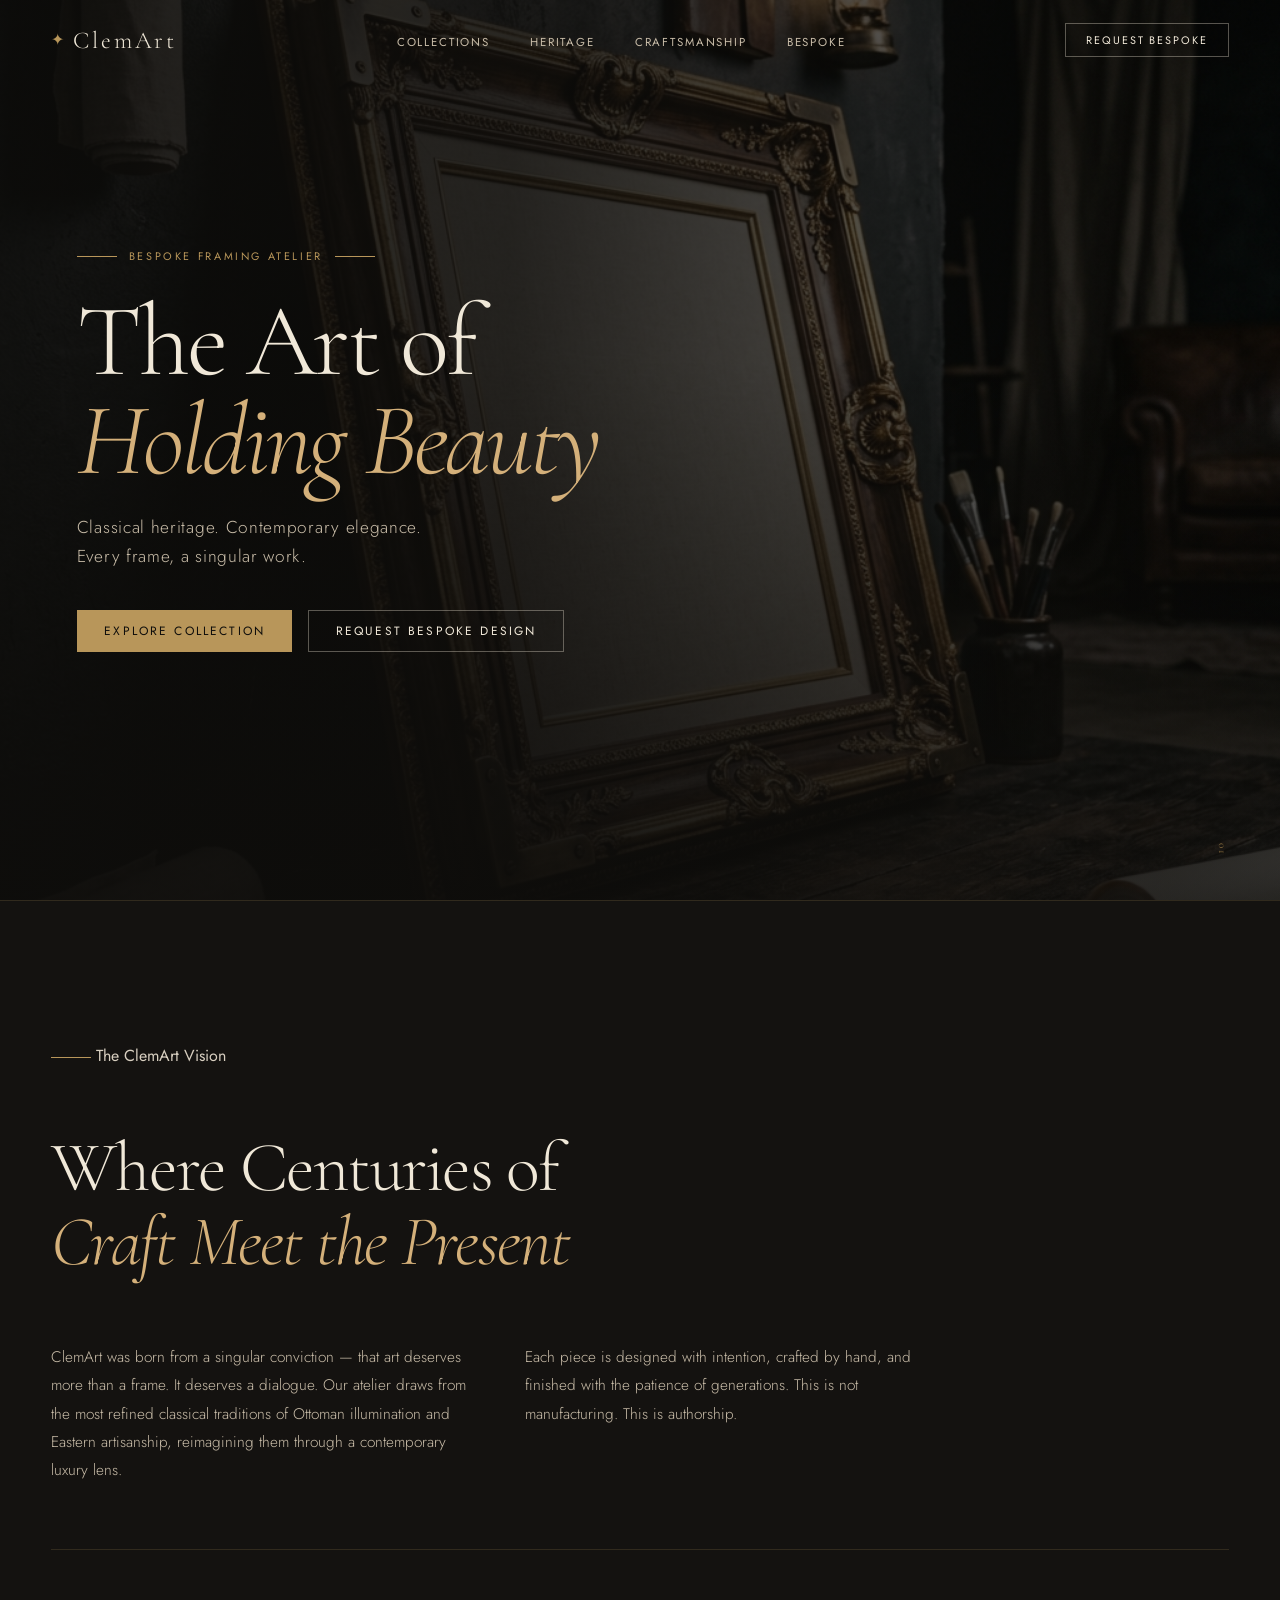
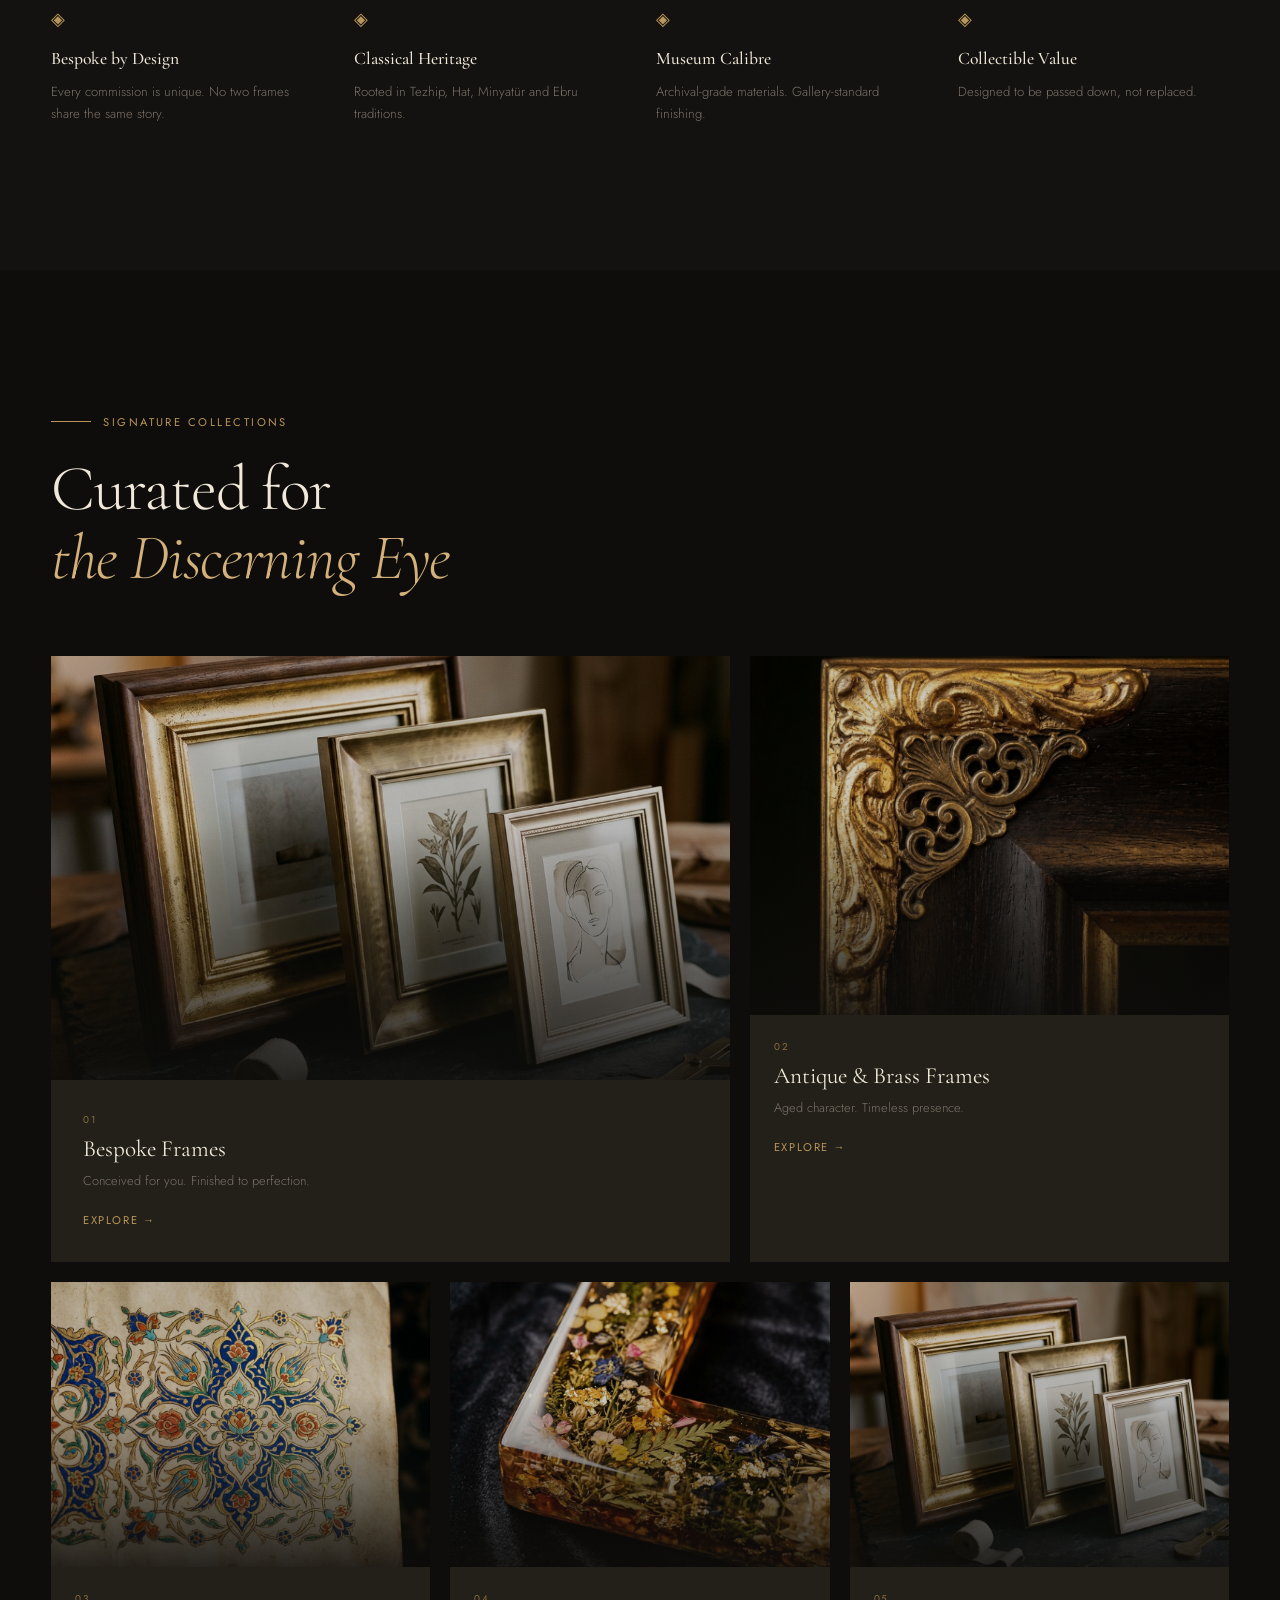
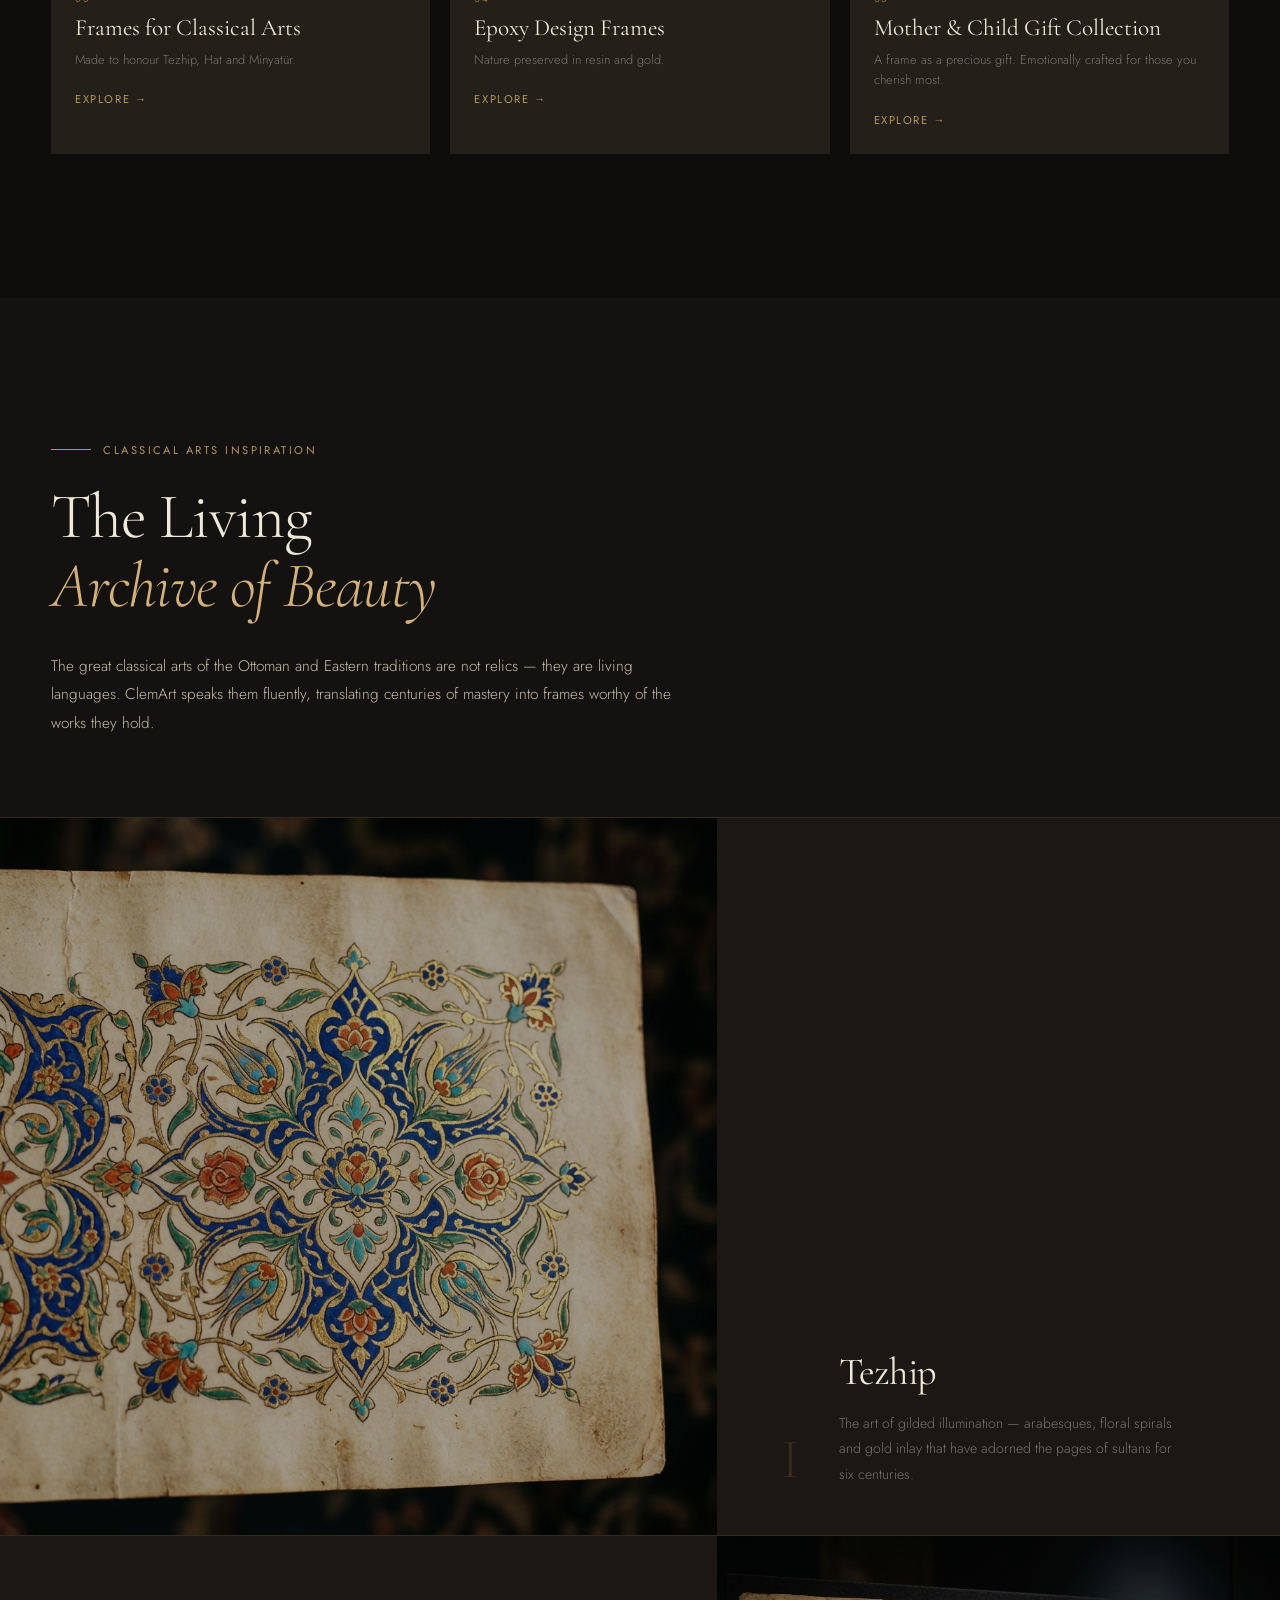
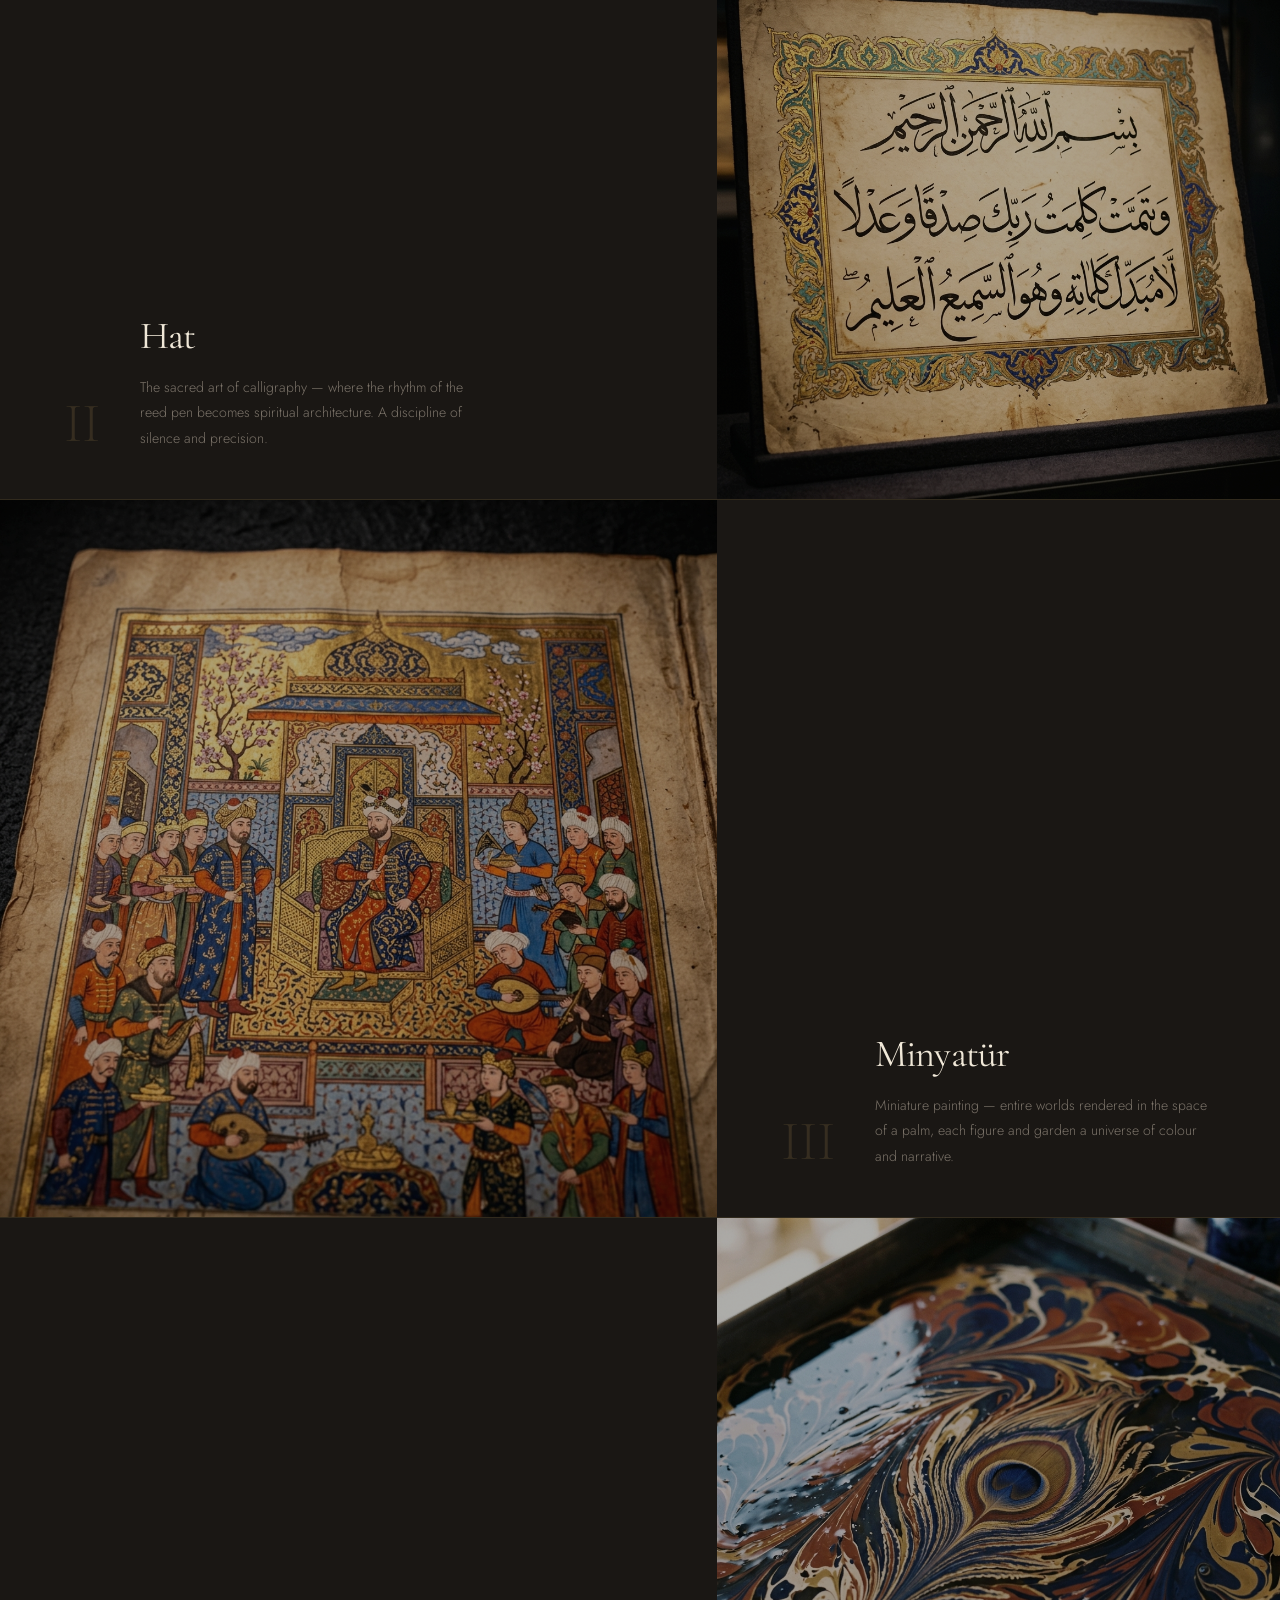
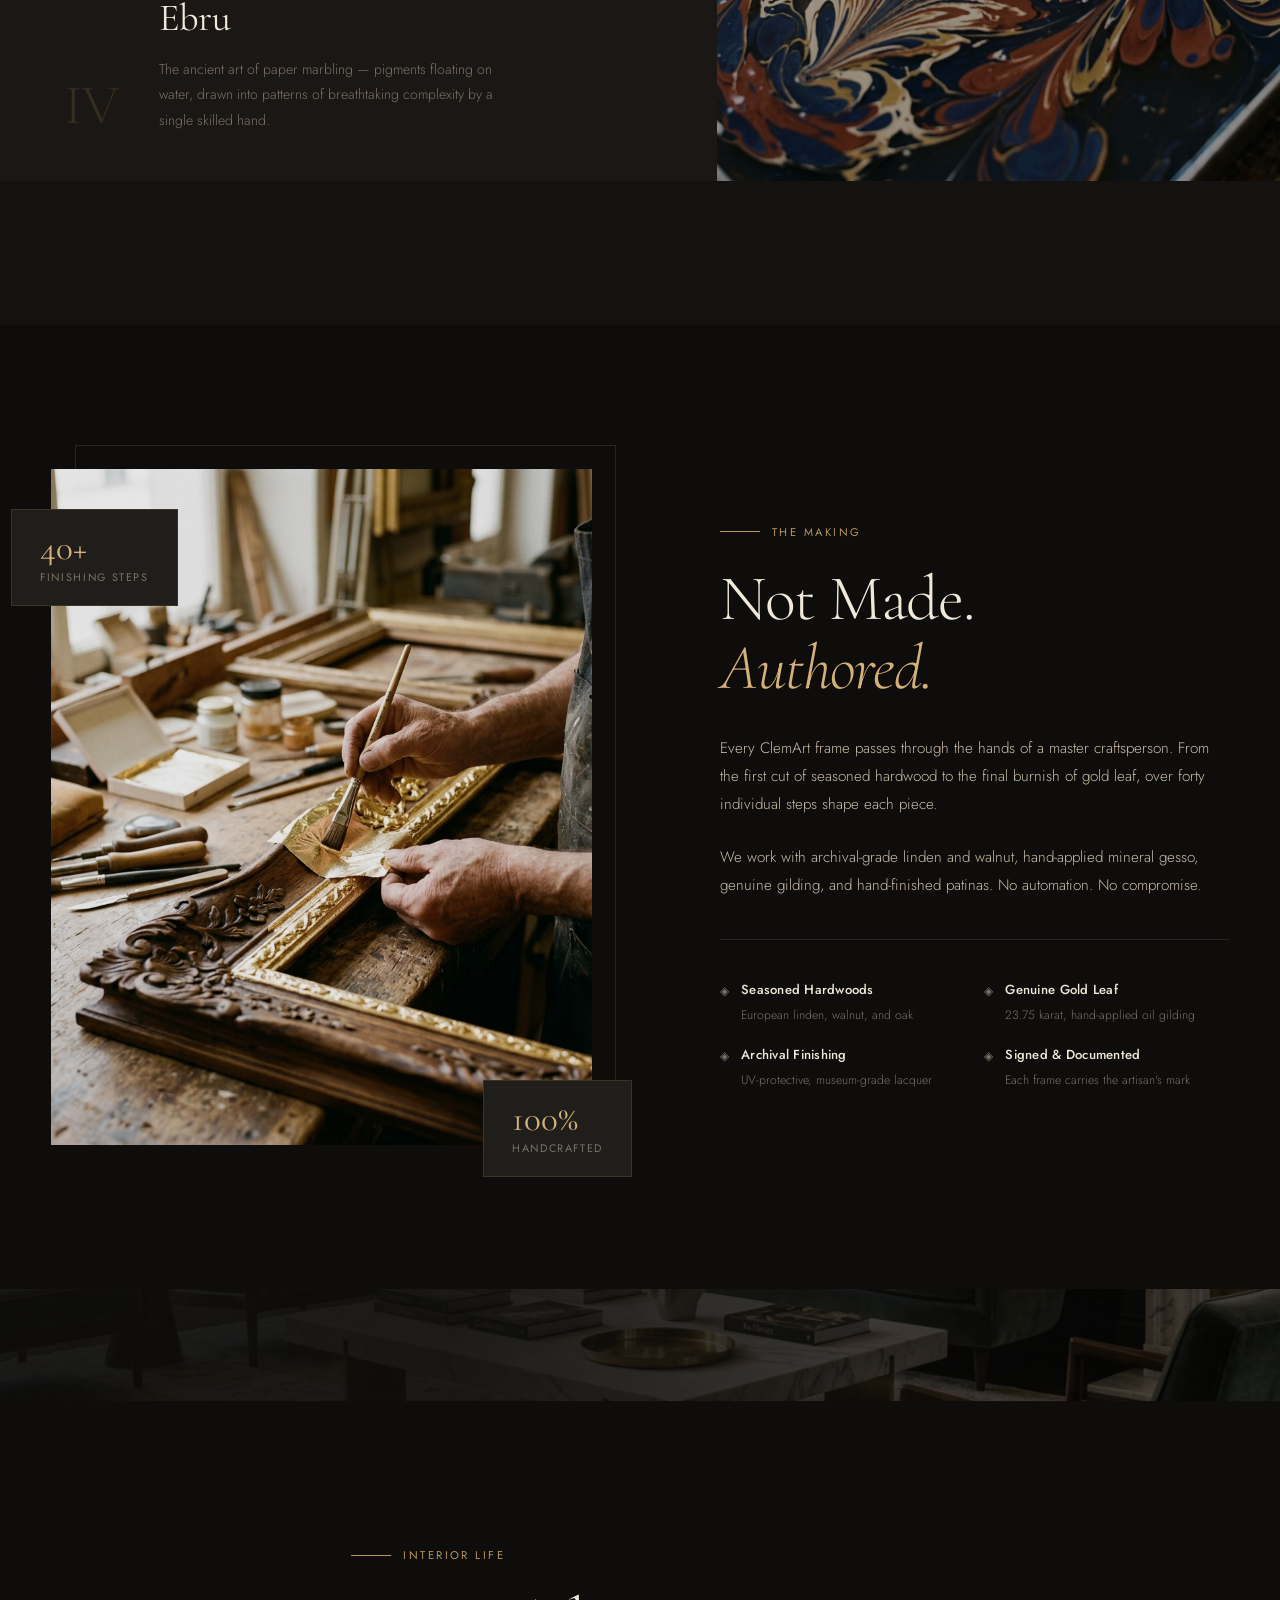
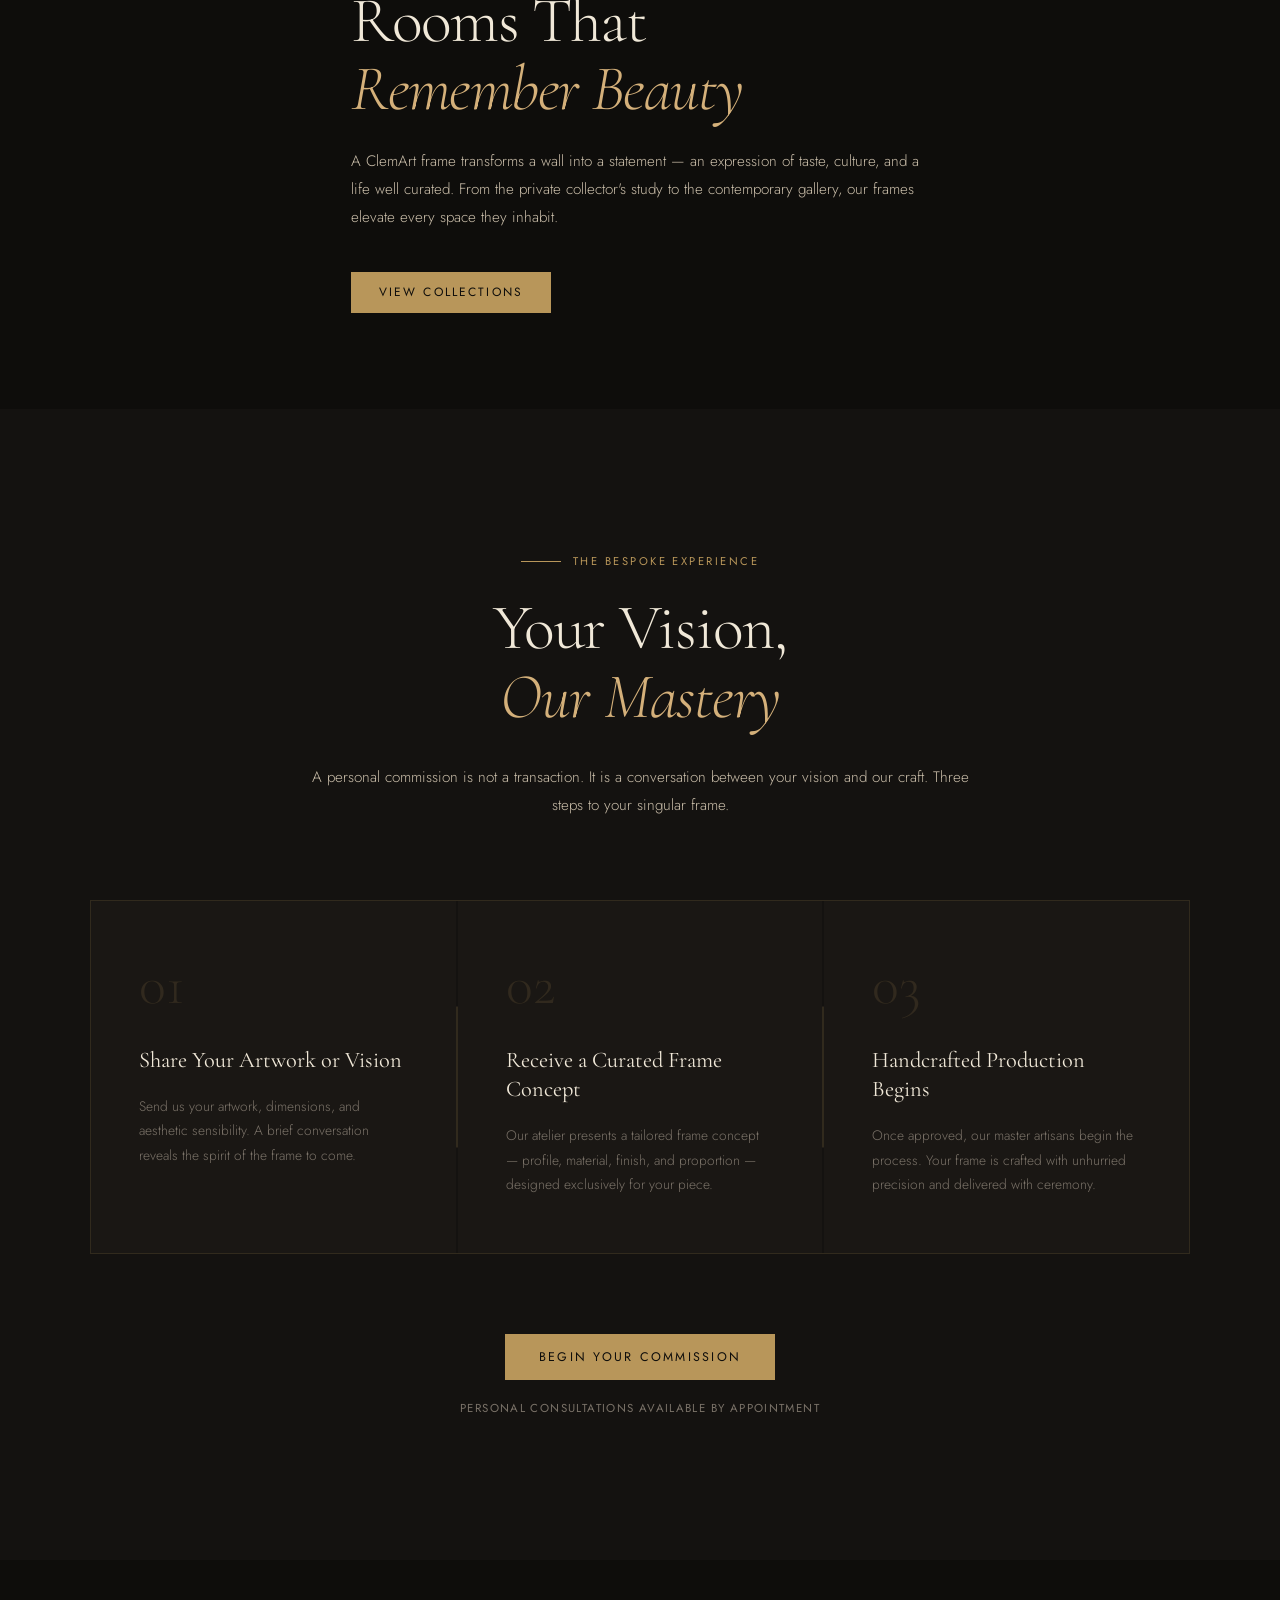
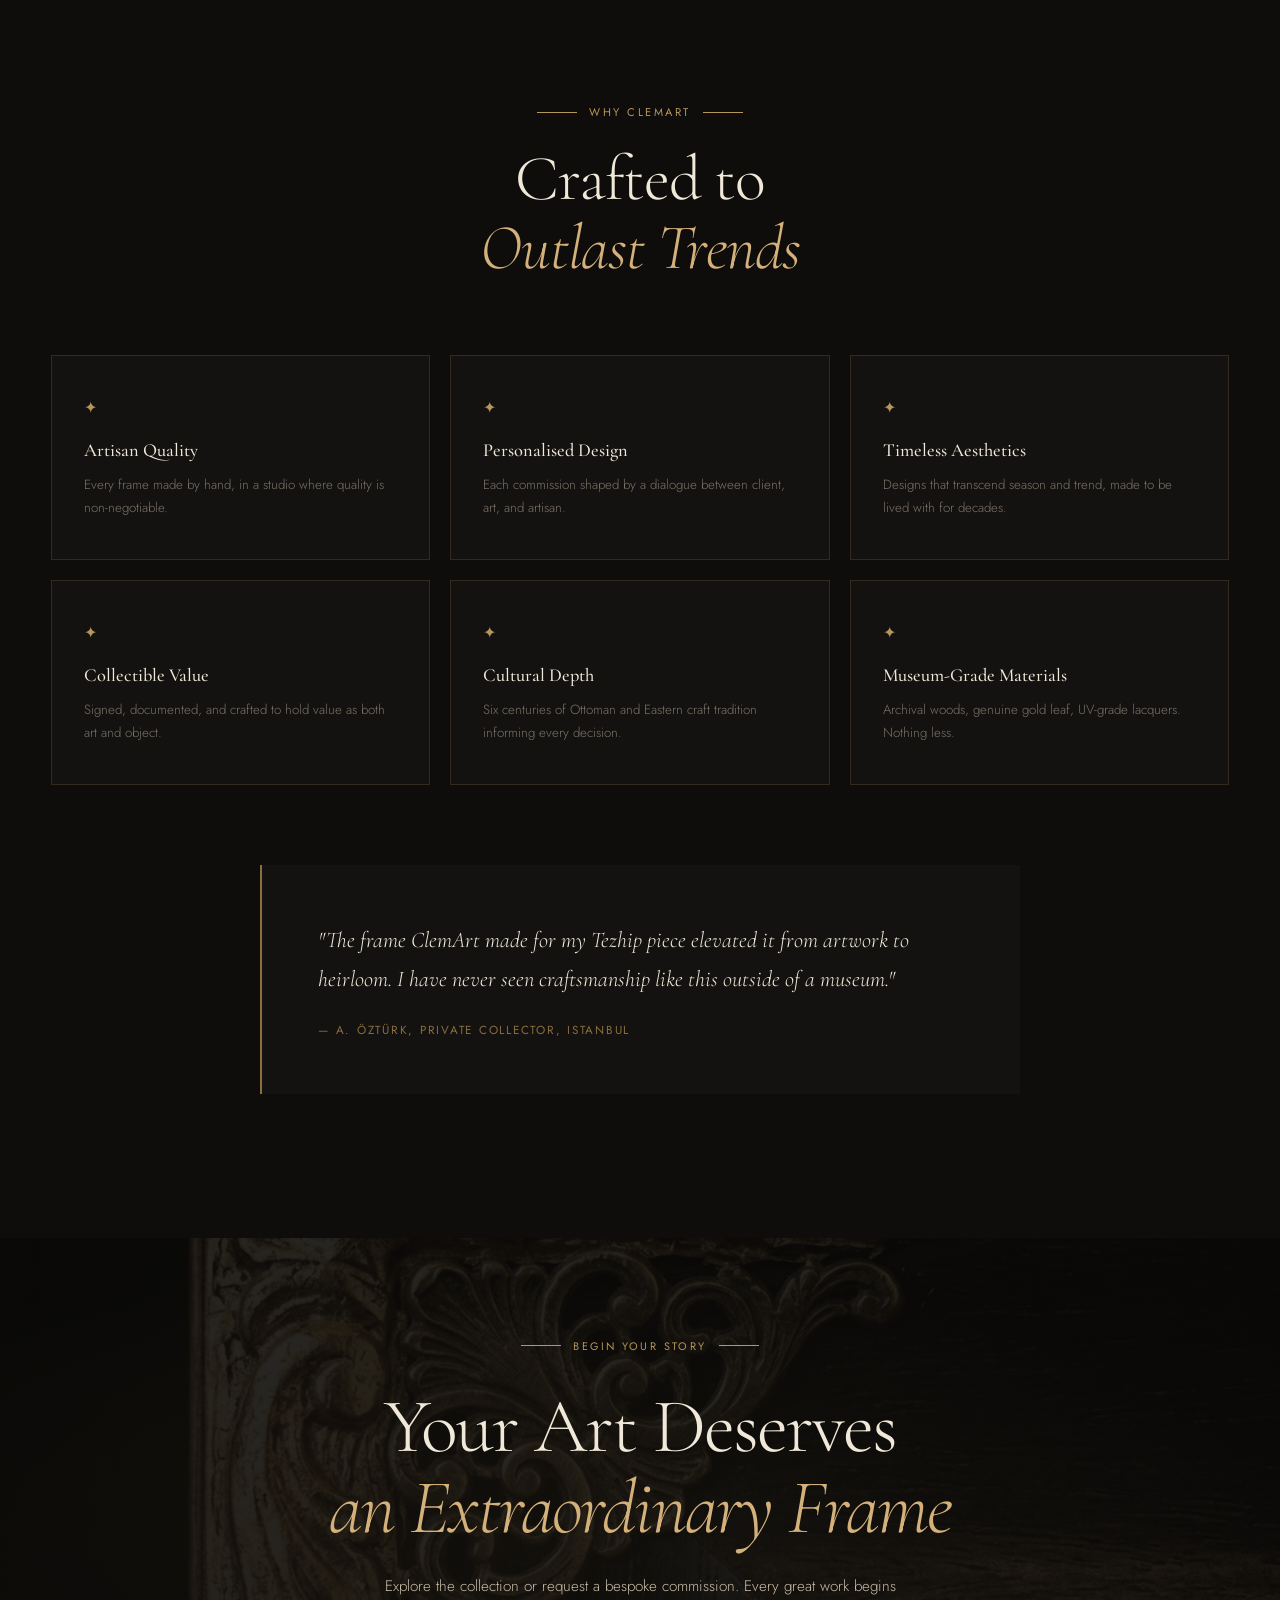
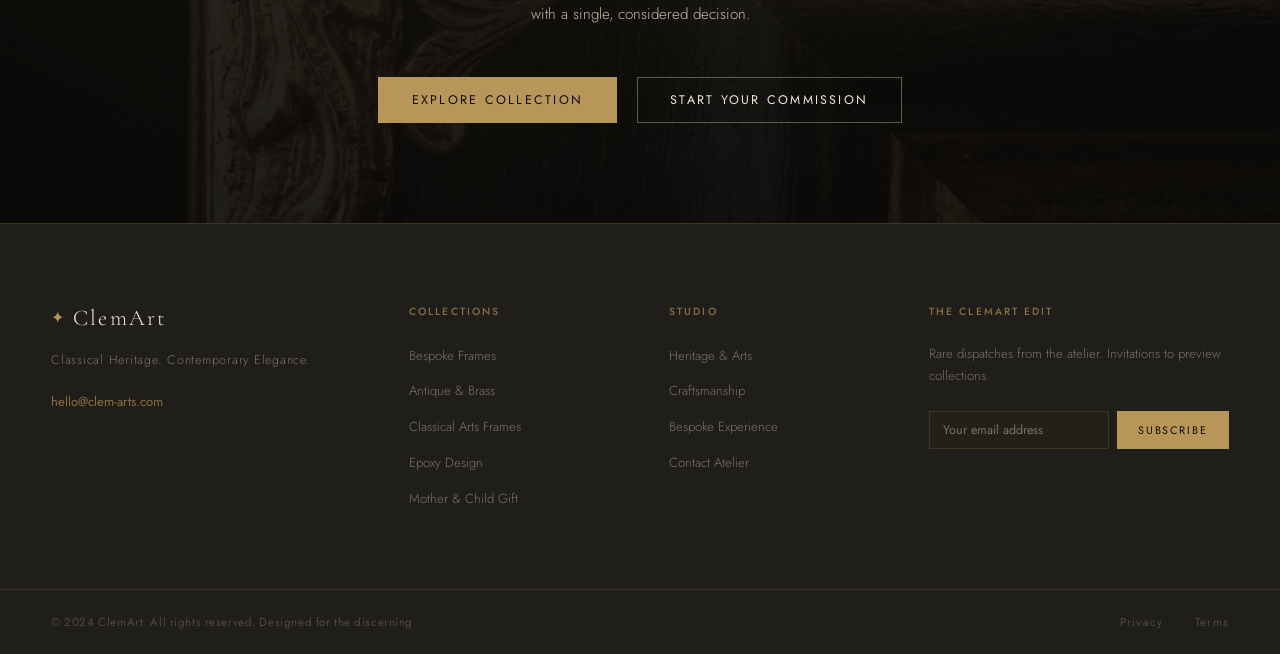
==== index.html @ f1b2e647 "feat: ClemArt premium luxury homepage - Full 9-section homepage with editorial luxury design - Dark " ====
<!DOCTYPE html>
<html lang="en">
<head>
  <meta charset="UTF-8" />
  <meta name="viewport" content="width=device-width, initial-scale=1.0" />
  <title>ClemArt — Bespoke Art Framing & Classical Heritage</title>
  <meta name="description" content="ClemArt crafts bespoke luxury frames where classical Ottoman arts meet contemporary elegance. Handcrafted Tezhip, Hat, Minyatür and Ebru-inspired frames for collectors, galleries, and discerning interiors." />
  <meta property="og:title" content="ClemArt — Bespoke Art Framing" />
  <meta property="og:description" content="Where classical heritage meets modern luxury. Handcrafted frames for collectors and connoisseurs." />
  <link rel="preconnect" href="https://fonts.googleapis.com" />
  <link rel="preconnect" href="https://fonts.gstatic.com" crossorigin />
  <link href="https://fonts.googleapis.com/css2?family=Cormorant+Garamond:ital,wght@0,300;0,400;0,500;0,600;1,300;1,400;1,500&family=Jost:wght@200;300;400;500&display=swap" rel="stylesheet" />
  <link rel="stylesheet" href="style.css" />
</head>
<body>

  <!-- ═══════════════════════════════════════ NAV ═══════════════════════════════════════ -->
  <nav class="nav" id="nav" role="navigation" aria-label="Main navigation">
    <div class="nav__inner">
      <a href="#" class="nav__logo" id="nav-logo" aria-label="ClemArt home">
        <span class="nav__logo-mark">✦</span>
        <span class="nav__logo-text">ClemArt</span>
      </a>
      <ul class="nav__links" role="list">
        <li><a href="#collections" class="nav__link">Collections</a></li>
        <li><a href="#heritage" class="nav__link">Heritage</a></li>
        <li><a href="#craftsmanship" class="nav__link">Craftsmanship</a></li>
        <li><a href="#bespoke" class="nav__link">Bespoke</a></li>
      </ul>
      <div class="nav__actions">
        <a href="#bespoke" class="btn btn--ghost btn--small" id="nav-cta">Request Bespoke</a>
        <button class="nav__burger" id="nav-burger" aria-label="Open menu" aria-expanded="false">
          <span></span><span></span><span></span>
        </button>
      </div>
    </div>
    <!-- Mobile Menu -->
    <div class="nav__mobile" id="nav-mobile" aria-hidden="true">
      <ul role="list">
        <li><a href="#collections" class="nav__mobile-link">Collections</a></li>
        <li><a href="#heritage" class="nav__mobile-link">Heritage</a></li>
        <li><a href="#craftsmanship" class="nav__mobile-link">Craftsmanship</a></li>
        <li><a href="#bespoke" class="nav__mobile-link">Bespoke</a></li>
        <li><a href="#bespoke" class="btn btn--gold btn--small">Request Bespoke</a></li>
      </ul>
    </div>
  </nav>

  <!-- ═══════════════════════════════════════ HERO ═══════════════════════════════════════ -->
  <section class="hero" id="hero" aria-label="Hero">
    <div class="hero__bg">
      <img src="images/hero.png" alt="ClemArt - Handcrafted luxury frame in an elegant atelier" class="hero__img" id="hero-img" />
      <div class="hero__overlay"></div>
    </div>
    <div class="hero__content">
      <div class="hero__eyebrow">
        <span class="line-accent"></span>
        <span>Bespoke Framing Atelier</span>
        <span class="line-accent"></span>
      </div>
      <h1 class="hero__headline">
        The Art of<br />
        <em>Holding Beauty</em>
      </h1>
      <p class="hero__sub">
        Classical heritage. Contemporary elegance.<br />
        Every frame, a singular work.
      </p>
      <div class="hero__ctas">
        <a href="#collections" class="btn btn--gold" id="hero-cta-primary">Explore Collection</a>
        <a href="#bespoke" class="btn btn--ghost" id="hero-cta-secondary">Request Bespoke Design</a>
      </div>
      <div class="hero__scroll-hint" aria-hidden="true">
        <span>Scroll to discover</span>
        <div class="hero__scroll-line"></div>
      </div>
    </div>
    <div class="hero__number" aria-hidden="true">01</div>
  </section>

  <!-- ═══════════════════════════════════════ MANIFESTO ═══════════════════════════════════════ -->
  <section class="manifesto" id="manifesto" aria-label="Brand manifesto">
    <div class="manifesto__inner container">
      <div class="manifesto__tag reveal">
        <span class="line-accent"></span>
        <span>The ClemArt Vision</span>
      </div>
      <h2 class="manifesto__headline reveal">
        Where Centuries of<br /><em>Craft Meet the Present</em>
      </h2>
      <div class="manifesto__body reveal">
        <p>
          ClemArt was born from a singular conviction — that art deserves more than a frame.
          It deserves a dialogue. Our atelier draws from the most refined classical traditions
          of Ottoman illumination and Eastern artisanship, reimagining them through a
          contemporary luxury lens.
        </p>
        <p>
          Each piece is designed with intention, crafted by hand, and finished with the
          patience of generations. This is not manufacturing. This is authorship.
        </p>
      </div>
      <div class="manifesto__pillars reveal">
        <div class="pillar">
          <div class="pillar__icon">◈</div>
          <h3 class="pillar__title">Bespoke by Design</h3>
          <p class="pillar__text">Every commission is unique. No two frames share the same story.</p>
        </div>
        <div class="pillar">
          <div class="pillar__icon">◈</div>
          <h3 class="pillar__title">Classical Heritage</h3>
          <p class="pillar__text">Rooted in Tezhip, Hat, Minyatür and Ebru traditions.</p>
        </div>
        <div class="pillar">
          <div class="pillar__icon">◈</div>
          <h3 class="pillar__title">Museum Calibre</h3>
          <p class="pillar__text">Archival-grade materials. Gallery-standard finishing.</p>
        </div>
        <div class="pillar">
          <div class="pillar__icon">◈</div>
          <h3 class="pillar__title">Collectible Value</h3>
          <p class="pillar__text">Designed to be passed down, not replaced.</p>
        </div>
      </div>
    </div>
  </section>

  <!-- ═══════════════════════════════════════ COLLECTIONS ═══════════════════════════════════════ -->
  <section class="collections" id="collections" aria-label="Signature collections">
    <div class="collections__header container">
      <div class="section-tag reveal">
        <span class="line-accent"></span>
        <span>Signature Collections</span>
      </div>
      <h2 class="section-headline reveal">Curated for<br /><em>the Discerning Eye</em></h2>
    </div>
    <div class="collections__grid container" id="collections-grid">
      <article class="col-card col-card--large reveal" id="col-bespoke">
        <div class="col-card__img-wrap">
          <img src="images/bespoke-frames.png" alt="Bespoke luxury frames crafted by hand" loading="lazy" />
        </div>
        <div class="col-card__body">
          <span class="col-card__number">01</span>
          <h3 class="col-card__title">Bespoke Frames</h3>
          <p class="col-card__text">Conceived for you. Finished to perfection.</p>
          <a href="#bespoke" class="col-card__link" aria-label="Explore bespoke frames">Explore →</a>
        </div>
      </article>

      <article class="col-card reveal" id="col-antique">
        <div class="col-card__img-wrap">
          <img src="images/craft-detail.png" alt="Antique and brass luxury picture frames" loading="lazy" />
        </div>
        <div class="col-card__body">
          <span class="col-card__number">02</span>
          <h3 class="col-card__title">Antique &amp; Brass Frames</h3>
          <p class="col-card__text">Aged character. Timeless presence.</p>
          <a href="#collections" class="col-card__link" aria-label="Explore antique brass frames">Explore →</a>
        </div>
      </article>

      <article class="col-card reveal" id="col-classical">
        <div class="col-card__img-wrap">
          <img src="images/tezhip.png" alt="Frames designed for classical arts" loading="lazy" />
        </div>
        <div class="col-card__body">
          <span class="col-card__number">03</span>
          <h3 class="col-card__title">Frames for Classical Arts</h3>
          <p class="col-card__text">Made to honour Tezhip, Hat and Minyatür.</p>
          <a href="#heritage" class="col-card__link" aria-label="Explore frames for classical arts">Explore →</a>
        </div>
      </article>

      <article class="col-card reveal" id="col-epoxy">
        <div class="col-card__img-wrap">
          <img src="images/epoxy.png" alt="Epoxy resin design picture frames" loading="lazy" />
        </div>
        <div class="col-card__body">
          <span class="col-card__number">04</span>
          <h3 class="col-card__title">Epoxy Design Frames</h3>
          <p class="col-card__text">Nature preserved in resin and gold.</p>
          <a href="#collections" class="col-card__link" aria-label="Explore epoxy design frames">Explore →</a>
        </div>
      </article>

      <article class="col-card col-card--wide reveal" id="col-gift">
        <div class="col-card__img-wrap">
          <img src="images/bespoke-frames.png" alt="Mother and child gift frame collection" loading="lazy" />
        </div>
        <div class="col-card__body">
          <span class="col-card__number">05</span>
          <h3 class="col-card__title">Mother &amp; Child Gift Collection</h3>
          <p class="col-card__text">A frame as a precious gift. Emotionally crafted for those you cherish most.</p>
          <a href="#collections" class="col-card__link" aria-label="Explore mother and child gift collection">Explore →</a>
        </div>
      </article>
    </div>
  </section>

  <!-- ═══════════════════════════════════════ HERITAGE ═══════════════════════════════════════ -->
  <section class="heritage" id="heritage" aria-label="Classical arts inspiration">
    <div class="heritage__header container">
      <div class="section-tag reveal">
        <span class="line-accent"></span>
        <span>Classical Arts Inspiration</span>
      </div>
      <h2 class="section-headline reveal">
        The Living<br /><em>Archive of Beauty</em>
      </h2>
      <p class="heritage__intro reveal">
        The great classical arts of the Ottoman and Eastern traditions are not relics —
        they are living languages. ClemArt speaks them fluently, translating centuries
        of mastery into frames worthy of the works they hold.
      </p>
    </div>

    <div class="heritage__gallery">

      <div class="heritage__item reveal" id="heritage-tezhip">
        <div class="heritage__img-wrap">
          <img src="images/tezhip.png" alt="Tezhip Ottoman illumination art" loading="lazy" />
          <div class="heritage__img-overlay"></div>
        </div>
        <div class="heritage__caption">
          <span class="heritage__num">I</span>
          <div>
            <h3 class="heritage__art-name">Tezhip</h3>
            <p class="heritage__art-desc">The art of gilded illumination — arabesques, floral spirals and gold inlay that have adorned the pages of sultans for six centuries.</p>
          </div>
        </div>
      </div>

      <div class="heritage__item heritage__item--reverse reveal" id="heritage-hat">
        <div class="heritage__img-wrap">
          <img src="images/hat.png" alt="Hat Ottoman calligraphy art" loading="lazy" />
          <div class="heritage__img-overlay"></div>
        </div>
        <div class="heritage__caption">
          <span class="heritage__num">II</span>
          <div>
            <h3 class="heritage__art-name">Hat</h3>
            <p class="heritage__art-desc">The sacred art of calligraphy — where the rhythm of the reed pen becomes spiritual architecture. A discipline of silence and precision.</p>
          </div>
        </div>
      </div>

      <div class="heritage__item reveal" id="heritage-miniatur">
        <div class="heritage__img-wrap">
          <img src="images/miniatur.png" alt="Minyatür Ottoman miniature painting" loading="lazy" />
          <div class="heritage__img-overlay"></div>
        </div>
        <div class="heritage__caption">
          <span class="heritage__num">III</span>
          <div>
            <h3 class="heritage__art-name">Minyatür</h3>
            <p class="heritage__art-desc">Miniature painting — entire worlds rendered in the space of a palm, each figure and garden a universe of colour and narrative.</p>
          </div>
        </div>
      </div>

      <div class="heritage__item heritage__item--reverse reveal" id="heritage-ebru">
        <div class="heritage__img-wrap">
          <img src="images/ebru.png" alt="Ebru paper marbling art" loading="lazy" />
          <div class="heritage__img-overlay"></div>
        </div>
        <div class="heritage__caption">
          <span class="heritage__num">IV</span>
          <div>
            <h3 class="heritage__art-name">Ebru</h3>
            <p class="heritage__art-desc">The ancient art of paper marbling — pigments floating on water, drawn into patterns of breathtaking complexity by a single skilled hand.</p>
          </div>
        </div>
      </div>

    </div>
  </section>

  <!-- ═══════════════════════════════════════ CRAFTSMANSHIP ═══════════════════════════════════════ -->
  <section class="craft" id="craftsmanship" aria-label="Craftsmanship">
    <div class="craft__inner">
      <div class="craft__visual reveal">
        <img src="images/craftsmanship.png" alt="Master artisan applying gold leaf to a handcrafted frame" loading="lazy" class="craft__img" />
        <div class="craft__img-frame" aria-hidden="true"></div>
        <div class="craft__stat craft__stat--1">
          <span class="craft__stat-num">100%</span>
          <span class="craft__stat-label">Handcrafted</span>
        </div>
        <div class="craft__stat craft__stat--2">
          <span class="craft__stat-num">40+</span>
          <span class="craft__stat-label">Finishing Steps</span>
        </div>
      </div>
      <div class="craft__text">
        <div class="section-tag reveal">
          <span class="line-accent"></span>
          <span>The Making</span>
        </div>
        <h2 class="section-headline craft__headline reveal">
          Not Made.<br /><em>Authored.</em>
        </h2>
        <p class="craft__body reveal">
          Every ClemArt frame passes through the hands of a master craftsperson. From
          the first cut of seasoned hardwood to the final burnish of gold leaf, over
          forty individual steps shape each piece.
        </p>
        <p class="craft__body reveal">
          We work with archival-grade linden and walnut, hand-applied mineral gesso,
          genuine gilding, and hand-finished patinas. No automation. No compromise.
        </p>
        <div class="craft__details reveal">
          <div class="craft__detail">
            <span class="craft__detail-icon">◈</span>
            <div>
              <strong>Seasoned Hardwoods</strong>
              <span>European linden, walnut, and oak</span>
            </div>
          </div>
          <div class="craft__detail">
            <span class="craft__detail-icon">◈</span>
            <div>
              <strong>Genuine Gold Leaf</strong>
              <span>23.75 karat, hand-applied oil gilding</span>
            </div>
          </div>
          <div class="craft__detail">
            <span class="craft__detail-icon">◈</span>
            <div>
              <strong>Archival Finishing</strong>
              <span>UV-protective, museum-grade lacquer</span>
            </div>
          </div>
          <div class="craft__detail">
            <span class="craft__detail-icon">◈</span>
            <div>
              <strong>Signed &amp; Documented</strong>
              <span>Each frame carries the artisan's mark</span>
            </div>
          </div>
        </div>
      </div>
    </div>
  </section>

  <!-- ═══════════════════════════════════════ INTERIOR INSPIRATION ═══════════════════════════════════════ -->
  <section class="interior" id="interior" aria-label="Interior inspiration">
    <div class="interior__img-wrap">
      <img src="images/interior.png" alt="Gallery wall of ClemArt frames in a luxury collector's living room" loading="lazy" class="interior__img" id="interior-img" />
      <div class="interior__overlay"></div>
    </div>
    <div class="interior__content container">
      <div class="section-tag reveal">
        <span class="line-accent"></span>
        <span>Interior Life</span>
      </div>
      <h2 class="interior__headline reveal">
        Rooms That<br /><em>Remember Beauty</em>
      </h2>
      <p class="interior__text reveal">
        A ClemArt frame transforms a wall into a statement —
        an expression of taste, culture, and a life well curated.
        From the private collector's study to the contemporary gallery,
        our frames elevate every space they inhabit.
      </p>
      <a href="#collections" class="btn btn--gold reveal" id="interior-cta">View Collections</a>
    </div>
  </section>

  <!-- ═══════════════════════════════════════ BESPOKE JOURNEY ═══════════════════════════════════════ -->
  <section class="bespoke" id="bespoke" aria-label="Bespoke design experience">
    <div class="container">
      <div class="bespoke__header">
        <div class="section-tag reveal">
          <span class="line-accent"></span>
          <span>The Bespoke Experience</span>
        </div>
        <h2 class="section-headline reveal">
          Your Vision,<br /><em>Our Mastery</em>
        </h2>
        <p class="bespoke__intro reveal">
          A personal commission is not a transaction. It is a conversation between
          your vision and our craft. Three steps to your singular frame.
        </p>
      </div>

      <div class="bespoke__steps">
        <div class="bespoke__step reveal" id="bespoke-step-1">
          <div class="bespoke__step-num">01</div>
          <div class="bespoke__step-line" aria-hidden="true"></div>
          <div class="bespoke__step-content">
            <h3 class="bespoke__step-title">Share Your Artwork or Vision</h3>
            <p class="bespoke__step-text">
              Send us your artwork, dimensions, and aesthetic sensibility. A brief
              conversation reveals the spirit of the frame to come.
            </p>
          </div>
        </div>
        <div class="bespoke__step reveal" id="bespoke-step-2">
          <div class="bespoke__step-num">02</div>
          <div class="bespoke__step-line" aria-hidden="true"></div>
          <div class="bespoke__step-content">
            <h3 class="bespoke__step-title">Receive a Curated Frame Concept</h3>
            <p class="bespoke__step-text">
              Our atelier presents a tailored frame concept — profile, material,
              finish, and proportion — designed exclusively for your piece.
            </p>
          </div>
        </div>
        <div class="bespoke__step reveal" id="bespoke-step-3">
          <div class="bespoke__step-num">03</div>
          <div class="bespoke__step-line" aria-hidden="true"></div>
          <div class="bespoke__step-content">
            <h3 class="bespoke__step-title">Handcrafted Production Begins</h3>
            <p class="bespoke__step-text">
              Once approved, our master artisans begin the process.
              Your frame is crafted with unhurried precision and delivered with ceremony.
            </p>
          </div>
        </div>
      </div>

      <div class="bespoke__cta-wrap reveal">
        <a href="mailto:hello@clem-arts.com" class="btn btn--gold btn--large" id="bespoke-cta-main">Begin Your Commission</a>
        <p class="bespoke__cta-note">Personal consultations available by appointment</p>
      </div>
    </div>
  </section>

  <!-- ═══════════════════════════════════════ TRUST / PRESTIGE ═══════════════════════════════════════ -->
  <section class="prestige" id="prestige" aria-label="Brand values and prestige">
    <div class="prestige__inner container">
      <div class="section-tag reveal" style="justify-content:center;">
        <span class="line-accent"></span>
        <span>Why ClemArt</span>
        <span class="line-accent"></span>
      </div>
      <h2 class="section-headline prestige__headline reveal">
        Crafted to<br /><em>Outlast Trends</em>
      </h2>
      <div class="prestige__grid">
        <div class="prestige__card reveal">
          <div class="prestige__card-icon">✦</div>
          <h3 class="prestige__card-title">Artisan Quality</h3>
          <p class="prestige__card-text">Every frame made by hand, in a studio where quality is non-negotiable.</p>
        </div>
        <div class="prestige__card reveal">
          <div class="prestige__card-icon">✦</div>
          <h3 class="prestige__card-title">Personalised Design</h3>
          <p class="prestige__card-text">Each commission shaped by a dialogue between client, art, and artisan.</p>
        </div>
        <div class="prestige__card reveal">
          <div class="prestige__card-icon">✦</div>
          <h3 class="prestige__card-title">Timeless Aesthetics</h3>
          <p class="prestige__card-text">Designs that transcend season and trend, made to be lived with for decades.</p>
        </div>
        <div class="prestige__card reveal">
          <div class="prestige__card-icon">✦</div>
          <h3 class="prestige__card-title">Collectible Value</h3>
          <p class="prestige__card-text">Signed, documented, and crafted to hold value as both art and object.</p>
        </div>
        <div class="prestige__card reveal">
          <div class="prestige__card-icon">✦</div>
          <h3 class="prestige__card-title">Cultural Depth</h3>
          <p class="prestige__card-text">Six centuries of Ottoman and Eastern craft tradition informing every decision.</p>
        </div>
        <div class="prestige__card reveal">
          <div class="prestige__card-icon">✦</div>
          <h3 class="prestige__card-title">Museum-Grade Materials</h3>
          <p class="prestige__card-text">Archival woods, genuine gold leaf, UV-grade lacquers. Nothing less.</p>
        </div>
      </div>
      <!-- Testimonial -->
      <div class="prestige__quote reveal">
        <blockquote class="prestige__blockquote">
          <p>"The frame ClemArt made for my Tezhip piece elevated it from artwork to heirloom. I have never seen craftsmanship like this outside of a museum."</p>
          <footer class="prestige__quote-source">— A. Öztürk, Private Collector, Istanbul</footer>
        </blockquote>
      </div>
    </div>
  </section>

  <!-- ═══════════════════════════════════════ FINAL CTA ═══════════════════════════════════════ -->
  <section class="final-cta" id="final-cta" aria-label="Final call to action">
    <div class="final-cta__bg">
      <img src="images/craft-detail.png" alt="" aria-hidden="true" class="final-cta__img" />
      <div class="final-cta__overlay"></div>
    </div>
    <div class="final-cta__content container">
      <div class="final-cta__eyebrow reveal">
        <span class="line-accent"></span>
        <span>Begin Your Story</span>
        <span class="line-accent"></span>
      </div>
      <h2 class="final-cta__headline reveal">
        Your Art Deserves<br /><em>an Extraordinary Frame</em>
      </h2>
      <p class="final-cta__text reveal">
        Explore the collection or request a bespoke commission.
        Every great work begins with a single, considered decision.
      </p>
      <div class="final-cta__actions reveal">
        <a href="#collections" class="btn btn--gold btn--large" id="final-cta-collection">Explore Collection</a>
        <a href="mailto:hello@clem-arts.com" class="btn btn--ghost btn--large" id="final-cta-bespoke">Start Your Commission</a>
      </div>
    </div>
  </section>

  <!-- ═══════════════════════════════════════ FOOTER ═══════════════════════════════════════ -->
  <footer class="footer" role="contentinfo">
    <div class="footer__inner container">
      <div class="footer__brand">
        <div class="footer__logo">
          <span class="footer__logo-mark">✦</span>
          <span class="footer__logo-text">ClemArt</span>
        </div>
        <p class="footer__tagline">Classical Heritage. Contemporary Elegance.</p>
        <p class="footer__contact">
          <a href="mailto:hello@clem-arts.com">hello@clem-arts.com</a>
        </p>
      </div>
      <div class="footer__nav">
        <h4 class="footer__nav-title">Collections</h4>
        <ul>
          <li><a href="#col-bespoke">Bespoke Frames</a></li>
          <li><a href="#col-antique">Antique &amp; Brass</a></li>
          <li><a href="#col-classical">Classical Arts Frames</a></li>
          <li><a href="#col-epoxy">Epoxy Design</a></li>
          <li><a href="#col-gift">Mother &amp; Child Gift</a></li>
        </ul>
      </div>
      <div class="footer__nav">
        <h4 class="footer__nav-title">Studio</h4>
        <ul>
          <li><a href="#heritage">Heritage &amp; Arts</a></li>
          <li><a href="#craftsmanship">Craftsmanship</a></li>
          <li><a href="#bespoke">Bespoke Experience</a></li>
          <li><a href="mailto:hello@clem-arts.com">Contact Atelier</a></li>
        </ul>
      </div>
      <div class="footer__newsletter">
        <h4 class="footer__nav-title">The ClemArt Edit</h4>
        <p>Rare dispatches from the atelier. Invitations to preview collections.</p>
        <form class="footer__form" onsubmit="return false;" aria-label="Newsletter signup">
          <input type="email" placeholder="Your email address" class="footer__input" id="footer-email" aria-label="Email address" />
          <button type="submit" class="btn btn--gold btn--small" id="footer-submit">Subscribe</button>
        </form>
      </div>
    </div>
    <div class="footer__bottom container">
      <p>© 2024 ClemArt. All rights reserved. Designed for the discerning.</p>
      <div class="footer__bottom-links">
        <a href="#">Privacy</a>
        <a href="#">Terms</a>
      </div>
    </div>
  </footer>

  <script src="script.js"></script>
</body>
</html>
---- style.css ----
/* ═══════════════════════════════════════════════════════════════
   ClemArt — Premium Luxury Framing Brand
   Design System & Stylesheet
   ═══════════════════════════════════════════════════════════════ */

/* ───── Tokens ───── */
:root {
  /* Palette */
  --c-bg:         #0e0d0b;
  --c-bg-2:       #141210;
  --c-bg-3:       #1a1714;
  --c-bg-4:       #201e1a;
  --c-surface:    #232019;
  --c-gold:       #b8965a;
  --c-gold-light: #d4b07a;
  --c-gold-dim:   #8a6e3e;
  --c-brass:      #9a7d4f;
  --c-ivory:      #f0e8d8;
  --c-ivory-dim:  #c8bca8;
  --c-stone:      #7a7268;
  --c-muted:      #504940;
  --c-line:       rgba(184,150,90,0.18);
  --c-text:       #d8cfc0;
  --c-text-dim:   #7a7268;

  /* Typography */
  --f-serif:    'Cormorant Garamond', 'Georgia', serif;
  --f-sans:     'Jost', 'Inter', sans-serif;

  /* Spacing */
  --sp-xs:   0.5rem;    /* 8px  */
  --sp-sm:   1rem;      /* 16px */
  --sp-md:   2rem;      /* 32px */
  --sp-lg:   4rem;      /* 64px */
  --sp-xl:   6rem;      /* 96px */
  --sp-2xl:  9rem;      /* 144px */

  /* Motion */
  --ease-out: cubic-bezier(0.16, 1, 0.3, 1);
  --ease-in:  cubic-bezier(0.7, 0, 0.84, 0);
  --dur-fast: 0.2s;
  --dur-mid:  0.45s;
  --dur-slow: 0.7s;
  --dur-xl:   1.1s;

  /* Layout */
  --max-w: 1480px;
  --nav-h: 80px;
}

/* ───── Reset ───── */
*, *::before, *::after { box-sizing: border-box; margin: 0; padding: 0; }
html { font-size: 16px; scroll-behavior: smooth; }
body {
  font-family: var(--f-sans);
  background: var(--c-bg);
  color: var(--c-text);
  -webkit-font-smoothing: antialiased;
  overflow-x: hidden;
}
img { display: block; max-width: 100%; height: auto; }
a { color: inherit; text-decoration: none; }
ul { list-style: none; }
button { border: none; background: none; cursor: pointer; font-family: inherit; }
input { font-family: inherit; }

/* ───── Utility ───── */
.container {
  width: 100%;
  max-width: var(--max-w);
  margin: 0 auto;
  padding: 0 clamp(1.25rem, 4vw, 3.5rem);
}
.line-accent {
  display: inline-block;
  width: 2.5rem;
  height: 1px;
  background: var(--c-gold);
  vertical-align: middle;
}
.section-tag {
  display: flex;
  align-items: center;
  gap: 0.75rem;
  font-family: var(--f-sans);
  font-size: 0.7rem;
  font-weight: 400;
  letter-spacing: 0.22em;
  text-transform: uppercase;
  color: var(--c-gold);
  margin-bottom: 1.5rem;
}
.section-headline {
  font-family: var(--f-serif);
  font-size: clamp(2.5rem, 5vw, 4.25rem);
  font-weight: 300;
  line-height: 1.08;
  letter-spacing: -0.02em;
  color: var(--c-ivory);
}
.section-headline em {
  font-style: italic;
  color: var(--c-gold-light);
}

/* ───── Scroll Reveal ───── */
.reveal {
  opacity: 0;
  transform: translateY(28px);
  transition: opacity var(--dur-xl) var(--ease-out), transform var(--dur-xl) var(--ease-out);
}
.reveal.visible {
  opacity: 1;
  transform: translateY(0);
}

/* ───── Buttons ───── */
.btn {
  display: inline-flex;
  align-items: center;
  gap: 0.5rem;
  font-family: var(--f-sans);
  font-size: 0.75rem;
  font-weight: 400;
  letter-spacing: 0.18em;
  text-transform: uppercase;
  padding: 0.9em 2.2em;
  transition: background var(--dur-mid), color var(--dur-mid), border-color var(--dur-mid), transform var(--dur-fast), box-shadow var(--dur-mid);
  cursor: pointer;
  white-space: nowrap;
  position: relative;
}
.btn:focus-visible {
  outline: 2px solid var(--c-gold);
  outline-offset: 4px;
}
.btn:active { transform: scale(0.98); }

.btn--gold {
  background: var(--c-gold);
  color: var(--c-bg);
  border: 1px solid var(--c-gold);
}
.btn--gold:hover {
  background: var(--c-gold-light);
  border-color: var(--c-gold-light);
  box-shadow: 0 0 24px rgba(184,150,90,0.25);
}

.btn--ghost {
  background: transparent;
  color: var(--c-ivory);
  border: 1px solid rgba(240,232,216,0.35);
}
.btn--ghost:hover {
  border-color: var(--c-gold);
  color: var(--c-gold-light);
}

.btn--small { font-size: 0.68rem; padding: 0.7em 1.8em; }
.btn--large { font-size: 0.78rem; padding: 1.05em 2.6em; }

/* ══════════════════════════════════════════
   NAV
══════════════════════════════════════════ */
.nav {
  position: fixed;
  top: 0;
  left: 0;
  right: 0;
  z-index: 100;
  height: var(--nav-h);
  display: flex;
  flex-direction: column;
  transition: background var(--dur-slow), backdrop-filter var(--dur-slow), border-bottom var(--dur-slow);
}
.nav.scrolled {
  background: rgba(14,13,11,0.88);
  backdrop-filter: blur(18px) saturate(1.4);
  border-bottom: 1px solid var(--c-line);
}
.nav__inner {
  display: flex;
  align-items: center;
  justify-content: space-between;
  height: var(--nav-h);
  padding: 0 clamp(1.25rem, 4vw, 3.5rem);
  max-width: var(--max-w);
  margin: 0 auto;
  width: 100%;
}
.nav__logo {
  display: flex;
  align-items: center;
  gap: 0.55rem;
  text-decoration: none;
}
.nav__logo-mark {
  font-size: 1rem;
  color: var(--c-gold);
  line-height: 1;
}
.nav__logo-text {
  font-family: var(--f-serif);
  font-size: 1.5rem;
  font-weight: 300;
  letter-spacing: 0.12em;
  color: var(--c-ivory);
}
.nav__links {
  display: flex;
  gap: 2.5rem;
  list-style: none;
}
.nav__link {
  font-size: 0.72rem;
  font-weight: 400;
  letter-spacing: 0.16em;
  text-transform: uppercase;
  color: var(--c-ivory-dim);
  position: relative;
  padding-bottom: 2px;
  transition: color var(--dur-mid);
}
.nav__link::after {
  content: '';
  position: absolute;
  bottom: 0;
  left: 0;
  width: 0;
  height: 1px;
  background: var(--c-gold);
  transition: width var(--dur-mid) var(--ease-out);
}
.nav__link:hover { color: var(--c-gold-light); }
.nav__link:hover::after { width: 100%; }
.nav__actions { display: flex; align-items: center; gap: 1rem; }
.nav__burger {
  display: none;
  flex-direction: column;
  gap: 5px;
  padding: 4px;
}
.nav__burger span {
  display: block;
  width: 22px;
  height: 1px;
  background: var(--c-ivory-dim);
  transition: transform var(--dur-mid), opacity var(--dur-mid);
}
.nav.burger-open .nav__burger span:nth-child(1) { transform: translateY(6px) rotate(45deg); }
.nav.burger-open .nav__burger span:nth-child(2) { opacity: 0; }
.nav.burger-open .nav__burger span:nth-child(3) { transform: translateY(-6px) rotate(-45deg); }

/* Mobile nav */
.nav__mobile {
  display: none;
  flex-direction: column;
  padding: 2rem clamp(1.25rem, 4vw, 3.5rem);
  background: rgba(14,13,11,0.97);
  backdrop-filter: blur(24px);
  border-top: 1px solid var(--c-line);
  max-height: 0;
  overflow: hidden;
  transition: max-height var(--dur-slow) var(--ease-out);
}
.nav__mobile.open { max-height: 500px; }
.nav__mobile ul { display: flex; flex-direction: column; gap: 1.25rem; }
.nav__mobile-link {
  font-size: 0.85rem;
  letter-spacing: 0.14em;
  text-transform: uppercase;
  color: var(--c-ivory-dim);
  transition: color var(--dur-fast);
}
.nav__mobile-link:hover { color: var(--c-gold-light); }

/* ══════════════════════════════════════════
   HERO
══════════════════════════════════════════ */
.hero {
  position: relative;
  height: 100vh;
  min-height: 700px;
  display: flex;
  align-items: center;
  overflow: hidden;
}
.hero__bg {
  position: absolute;
  inset: 0;
}
.hero__img {
  width: 100%;
  height: 100%;
  object-fit: cover;
  object-position: center;
  transform: scale(1.06);
  transition: transform 8s var(--ease-out);
  filter: brightness(0.65) saturate(0.85);
}
.hero.loaded .hero__img { transform: scale(1); }
.hero__overlay {
  position: absolute;
  inset: 0;
  background:
    linear-gradient(to right, rgba(14,13,11,0.82) 40%, rgba(14,13,11,0.25) 100%),
    linear-gradient(to top, rgba(14,13,11,0.7) 0%, transparent 60%);
}
.hero__content {
  position: relative;
  z-index: 2;
  padding: 0 clamp(1.25rem, 6vw, 5rem);
  max-width: 800px;
  animation: heroFadeIn 1.4s var(--ease-out) 0.3s both;
}
@keyframes heroFadeIn {
  from { opacity: 0; transform: translateY(40px); }
  to   { opacity: 1; transform: translateY(0); }
}
.hero__eyebrow {
  display: flex;
  align-items: center;
  gap: 0.75rem;
  font-size: 0.68rem;
  font-weight: 400;
  letter-spacing: 0.24em;
  text-transform: uppercase;
  color: var(--c-gold);
  margin-bottom: 1.75rem;
}
.hero__headline {
  font-family: var(--f-serif);
  font-size: clamp(3.5rem, 8vw, 7.5rem);
  font-weight: 300;
  line-height: 0.96;
  letter-spacing: -0.03em;
  color: var(--c-ivory);
  margin-bottom: 1.5rem;
}
.hero__headline em {
  font-style: italic;
  color: var(--c-gold-light);
  display: block;
}
.hero__sub {
  font-size: clamp(0.9rem, 1.5vw, 1.08rem);
  font-weight: 300;
  color: var(--c-ivory-dim);
  line-height: 1.65;
  letter-spacing: 0.04em;
  margin-bottom: 2.5rem;
}
.hero__ctas {
  display: flex;
  gap: 1rem;
  flex-wrap: wrap;
}
.hero__scroll-hint {
  position: absolute;
  bottom: -35vh;
  left: 0;
  display: flex;
  align-items: center;
  gap: 1rem;
  font-size: 0.65rem;
  letter-spacing: 0.2em;
  text-transform: uppercase;
  color: var(--c-stone);
}
.hero__scroll-line {
  width: 1px;
  height: 48px;
  background: linear-gradient(to bottom, var(--c-gold-dim), transparent);
  animation: scrollPulse 2s ease-in-out infinite;
}
@keyframes scrollPulse {
  0%, 100% { opacity: 0.4; }
  50%       { opacity: 1; }
}
.hero__number {
  position: absolute;
  right: clamp(1.25rem, 4vw, 3.5rem);
  bottom: clamp(2rem, 5vh, 4rem);
  font-family: var(--f-serif);
  font-size: 0.7rem;
  font-weight: 400;
  letter-spacing: 0.15em;
  color: var(--c-gold-dim);
  writing-mode: vertical-rl;
  z-index: 2;
}

/* ══════════════════════════════════════════
   MANIFESTO
══════════════════════════════════════════ */
.manifesto {
  padding: var(--sp-2xl) 0;
  background: var(--c-bg-2);
  position: relative;
  overflow: hidden;
}
.manifesto::before {
  content: '';
  position: absolute;
  top: 0; left: 0; right: 0;
  height: 1px;
  background: var(--c-line);
}
.manifesto__inner {
  display: grid;
  grid-template-columns: 1fr;
  gap: 4rem;
}
.manifesto__tag { margin-bottom: 0; }
.manifesto__headline {
  font-family: var(--f-serif);
  font-size: clamp(2.8rem, 5.5vw, 5rem);
  font-weight: 300;
  line-height: 1.05;
  letter-spacing: -0.025em;
  color: var(--c-ivory);
  max-width: 640px;
}
.manifesto__headline em { font-style: italic; color: var(--c-gold-light); }
.manifesto__body {
  display: grid;
  grid-template-columns: 1fr 1fr;
  gap: 3rem;
  max-width: 900px;
}
.manifesto__body p {
  font-size: clamp(0.9rem, 1.2vw, 1.05rem);
  line-height: 1.85;
  font-weight: 300;
  color: var(--c-ivory-dim);
}
.manifesto__pillars {
  display: grid;
  grid-template-columns: repeat(4, 1fr);
  gap: 2rem;
  border-top: 1px solid var(--c-line);
  padding-top: 3.5rem;
}
.pillar { display: flex; flex-direction: column; gap: 0.75rem; }
.pillar__icon {
  font-size: 1.1rem;
  color: var(--c-gold);
  margin-bottom: 0.25rem;
}
.pillar__title {
  font-family: var(--f-serif);
  font-size: 1.1rem;
  font-weight: 500;
  color: var(--c-ivory);
}
.pillar__text {
  font-size: 0.82rem;
  line-height: 1.7;
  color: var(--c-stone);
  font-weight: 300;
}

/* ══════════════════════════════════════════
   COLLECTIONS
══════════════════════════════════════════ */
.collections {
  padding: var(--sp-2xl) 0;
  background: var(--c-bg);
}
.collections__header {
  margin-bottom: 4rem;
}
.collections__grid {
  display: grid;
  grid-template-columns: repeat(12, 1fr);
  grid-template-rows: auto;
  gap: 1.25rem;
}
.col-card {
  position: relative;
  background: var(--c-surface);
  overflow: hidden;
  cursor: pointer;
  transition: transform var(--dur-mid) var(--ease-out);
}
.col-card:hover { transform: translateY(-6px); }
.col-card:nth-child(1) { grid-column: 1 / 8; grid-row: 1; }  /* large */
.col-card:nth-child(2) { grid-column: 8 / 13; grid-row: 1; }
.col-card:nth-child(3) { grid-column: 1 / 5; grid-row: 2; }
.col-card:nth-child(4) { grid-column: 5 / 9; grid-row: 2; }
.col-card:nth-child(5) { grid-column: 9 / 13; grid-row: 2; } /* wide */

.col-card__img-wrap {
  position: relative;
  overflow: hidden;
  aspect-ratio: 4/3;
}
.col-card--large .col-card__img-wrap { aspect-ratio: 16/10; }
.col-card__img-wrap img {
  width: 100%;
  height: 100%;
  object-fit: cover;
  transition: transform 0.8s var(--ease-out);
  filter: brightness(0.8) saturate(0.9);
}
.col-card:hover .col-card__img-wrap img { transform: scale(1.05); }
/* Gradient on image */
.col-card__img-wrap::after {
  content: '';
  position: absolute;
  inset: 0;
  background: linear-gradient(to top, rgba(14,13,11,0.85) 0%, transparent 60%);
}
.col-card__body {
  padding: 1.5rem;
}
.col-card--large .col-card__body { padding: 2rem; }
.col-card__number {
  display: block;
  font-size: 0.62rem;
  letter-spacing: 0.18em;
  color: var(--c-gold-dim);
  margin-bottom: 0.5rem;
  font-weight: 400;
}
.col-card__title {
  font-family: var(--f-serif);
  font-size: clamp(1.1rem, 2vw, 1.45rem);
  font-weight: 400;
  color: var(--c-ivory);
  margin-bottom: 0.5rem;
}
.col-card__text {
  font-size: 0.8rem;
  color: var(--c-stone);
  line-height: 1.6;
  margin-bottom: 1rem;
  font-weight: 300;
}
.col-card__link {
  font-size: 0.7rem;
  letter-spacing: 0.14em;
  text-transform: uppercase;
  color: var(--c-gold);
  display: inline-flex;
  align-items: center;
  gap: 0.4em;
  transition: gap var(--dur-mid), color var(--dur-mid);
}
.col-card__link:hover { color: var(--c-gold-light); gap: 0.75em; }

/* ══════════════════════════════════════════
   HERITAGE
══════════════════════════════════════════ */
.heritage {
  padding: var(--sp-2xl) 0;
  background: var(--c-bg-2);
}
.heritage__header {
  margin-bottom: 5rem;
}
.heritage__intro {
  font-size: clamp(0.9rem, 1.2vw, 1.05rem);
  line-height: 1.85;
  font-weight: 300;
  color: var(--c-ivory-dim);
  max-width: 640px;
  margin-top: 2rem;
}
.heritage__gallery {
  display: flex;
  flex-direction: column;
  gap: 0;
}
.heritage__item {
  display: grid;
  grid-template-columns: 56% 1fr;
  min-height: 520px;
  border-top: 1px solid var(--c-line);
}
.heritage__item--reverse {
  grid-template-columns: 1fr 56%;
  direction: rtl;
}
.heritage__item--reverse > * { direction: ltr; }
.heritage__img-wrap {
  position: relative;
  overflow: hidden;
}
.heritage__img-wrap img {
  width: 100%;
  height: 100%;
  object-fit: cover;
  transition: transform 0.9s var(--ease-out);
  filter: brightness(0.85) saturate(0.9);
}
.heritage__item:hover .heritage__img-wrap img { transform: scale(1.04); }
.heritage__img-overlay {
  position: absolute;
  inset: 0;
  background: rgba(14,13,11,0.2);
  transition: opacity var(--dur-slow);
}
.heritage__item:hover .heritage__img-overlay { opacity: 0; }
.heritage__caption {
  display: flex;
  align-items: flex-end;
  gap: 2.5rem;
  padding: 3rem clamp(2rem, 5vw, 5rem);
  background: var(--c-bg-3);
}
.heritage__num {
  font-family: var(--f-serif);
  font-size: 3.5rem;
  font-weight: 300;
  color: rgba(184,150,90,0.18);
  line-height: 1;
  flex-shrink: 0;
}
.heritage__art-name {
  font-family: var(--f-serif);
  font-size: clamp(1.8rem, 3vw, 2.5rem);
  font-weight: 400;
  color: var(--c-ivory);
  letter-spacing: -0.02em;
  margin-bottom: 1rem;
}
.heritage__art-desc {
  font-size: 0.88rem;
  line-height: 1.8;
  color: var(--c-stone);
  font-weight: 300;
  max-width: 340px;
}

/* ══════════════════════════════════════════
   CRAFTSMANSHIP
══════════════════════════════════════════ */
.craft {
  padding: var(--sp-2xl) 0;
  background: var(--c-bg);
}
.craft__inner {
  display: grid;
  grid-template-columns: 1fr 1fr;
  gap: 6rem;
  align-items: center;
  max-width: var(--max-w);
  margin: 0 auto;
  padding: 0 clamp(1.25rem, 4vw, 3.5rem);
}
.craft__visual {
  position: relative;
}
.craft__img {
  width: 100%;
  aspect-ratio: 4/5;
  object-fit: cover;
  filter: brightness(0.9) saturate(0.9);
}
.craft__img-frame {
  position: absolute;
  inset: -1.5rem -1.5rem 1.5rem 1.5rem;
  border: 1px solid var(--c-line);
  pointer-events: none;
  z-index: -1;
}
.craft__stat {
  position: absolute;
  display: flex;
  flex-direction: column;
  background: var(--c-bg-4);
  border: 1px solid var(--c-line);
  padding: 1.25rem 1.75rem;
}
.craft__stat--1 { bottom: -2rem; right: -2.5rem; }
.craft__stat--2 { top: 2.5rem; left: -2.5rem; }
.craft__stat-num {
  font-family: var(--f-serif);
  font-size: 2.2rem;
  font-weight: 400;
  color: var(--c-gold-light);
  line-height: 1;
}
.craft__stat-label {
  font-size: 0.68rem;
  letter-spacing: 0.15em;
  text-transform: uppercase;
  color: var(--c-stone);
  margin-top: 0.25rem;
}
.craft__text { padding-left: 2rem; }
.craft__headline { margin-top: 1.5rem; margin-bottom: 2rem; }
.craft__body {
  font-size: 0.95rem;
  line-height: 1.85;
  font-weight: 300;
  color: var(--c-ivory-dim);
  margin-bottom: 1.5rem;
}
.craft__details {
  display: grid;
  grid-template-columns: 1fr 1fr;
  gap: 1.25rem;
  margin-top: 2.5rem;
  border-top: 1px solid var(--c-line);
  padding-top: 2.5rem;
}
.craft__detail {
  display: flex;
  align-items: flex-start;
  gap: 0.75rem;
}
.craft__detail-icon {
  color: var(--c-gold);
  font-size: 0.85rem;
  margin-top: 0.15rem;
  flex-shrink: 0;
}
.craft__detail strong {
  display: block;
  font-size: 0.82rem;
  font-weight: 500;
  color: var(--c-ivory);
  margin-bottom: 0.2rem;
  letter-spacing: 0.02em;
}
.craft__detail span {
  font-size: 0.76rem;
  color: var(--c-stone);
  font-weight: 300;
  line-height: 1.5;
}

/* ══════════════════════════════════════════
   INTERIOR
══════════════════════════════════════════ */
.interior {
  position: relative;
  min-height: 80vh;
  display: flex;
  align-items: flex-end;
  overflow: hidden;
}
.interior__img-wrap {
  position: absolute;
  inset: 0;
}
.interior__img {
  width: 100%;
  height: 100%;
  object-fit: cover;
  filter: brightness(0.55) saturate(0.85);
}
.interior__overlay {
  position: absolute;
  inset: 0;
  background: linear-gradient(to right, rgba(14,13,11,0.85) 35%, rgba(14,13,11,0.15) 100%),
              linear-gradient(to top, rgba(14,13,11,0.65) 0%, transparent 65%);
}
.interior__content {
  position: relative;
  z-index: 2;
  padding: 6rem clamp(1.25rem, 4vw, 3.5rem);
  max-width: 680px;
}
.interior__headline {
  font-family: var(--f-serif);
  font-size: clamp(2.6rem, 5vw, 4.5rem);
  font-weight: 300;
  line-height: 1.06;
  letter-spacing: -0.025em;
  color: var(--c-ivory);
  margin: 1.5rem 0;
}
.interior__headline em { font-style: italic; color: var(--c-gold-light); }
.interior__text {
  font-size: 0.95rem;
  line-height: 1.85;
  font-weight: 300;
  color: var(--c-ivory-dim);
  margin-bottom: 2.5rem;
}

/* ══════════════════════════════════════════
   BESPOKE
══════════════════════════════════════════ */
.bespoke {
  padding: var(--sp-2xl) 0;
  background: var(--c-bg-2);
}
.bespoke__header {
  text-align: center;
  max-width: 660px;
  margin: 0 auto 5rem;
}
.bespoke__header .section-tag { justify-content: center; }
.bespoke__intro {
  font-size: 0.95rem;
  line-height: 1.85;
  font-weight: 300;
  color: var(--c-ivory-dim);
  margin-top: 2rem;
}
.bespoke__steps {
  display: grid;
  grid-template-columns: repeat(3, 1fr);
  gap: 2px;
  max-width: 1100px;
  margin: 0 auto;
  border: 1px solid var(--c-line);
}
.bespoke__step {
  padding: 3.5rem 3rem;
  background: var(--c-bg-3);
  position: relative;
  transition: background var(--dur-mid);
}
.bespoke__step:hover { background: var(--c-bg-4); }
.bespoke__step-num {
  font-family: var(--f-serif);
  font-size: 3.5rem;
  font-weight: 300;
  color: rgba(184,150,90,0.15);
  line-height: 1;
  margin-bottom: 2rem;
  display: block;
}
.bespoke__step-line {
  position: absolute;
  top: 50%;
  right: -2px;
  width: 2px;
  height: 40%;
  background: var(--c-line);
  transform: translateY(-50%);
}
.bespoke__step:last-child .bespoke__step-line { display: none; }
.bespoke__step-title {
  font-family: var(--f-serif);
  font-size: 1.4rem;
  font-weight: 400;
  color: var(--c-ivory);
  margin-bottom: 1.25rem;
  line-height: 1.3;
}
.bespoke__step-text {
  font-size: 0.86rem;
  line-height: 1.8;
  color: var(--c-stone);
  font-weight: 300;
}
.bespoke__cta-wrap {
  text-align: center;
  margin-top: 5rem;
}
.bespoke__cta-note {
  margin-top: 1.25rem;
  font-size: 0.72rem;
  letter-spacing: 0.12em;
  color: var(--c-stone);
  text-transform: uppercase;
}

/* ══════════════════════════════════════════
   PRESTIGE
══════════════════════════════════════════ */
.prestige {
  padding: var(--sp-2xl) 0;
  background: var(--c-bg);
}
.prestige__inner { }
.prestige__headline {
  text-align: center;
  margin: 0 auto 4.5rem;
}
.prestige__grid {
  display: grid;
  grid-template-columns: repeat(3, 1fr);
  gap: 1.25rem;
  margin-bottom: 5rem;
}
.prestige__card {
  padding: 2.5rem 2rem;
  border: 1px solid var(--c-line);
  background: var(--c-bg-2);
  transition: border-color var(--dur-mid), background var(--dur-mid), transform var(--dur-mid) var(--ease-out);
}
.prestige__card:hover {
  border-color: var(--c-gold-dim);
  background: var(--c-surface);
  transform: translateY(-4px);
}
.prestige__card-icon {
  font-size: 1rem;
  color: var(--c-gold);
  margin-bottom: 1.25rem;
  display: block;
}
.prestige__card-title {
  font-family: var(--f-serif);
  font-size: 1.15rem;
  font-weight: 500;
  color: var(--c-ivory);
  margin-bottom: 0.75rem;
}
.prestige__card-text {
  font-size: 0.83rem;
  line-height: 1.75;
  color: var(--c-stone);
  font-weight: 300;
}
.prestige__quote {
  max-width: 760px;
  margin: 0 auto;
  padding: 3.5rem;
  border-left: 2px solid var(--c-gold-dim);
  background: var(--c-bg-2);
}
.prestige__blockquote p {
  font-family: var(--f-serif);
  font-size: clamp(1.1rem, 2vw, 1.4rem);
  font-style: italic;
  font-weight: 300;
  color: var(--c-ivory);
  line-height: 1.7;
  margin-bottom: 1.5rem;
}
.prestige__quote-source {
  font-size: 0.73rem;
  letter-spacing: 0.15em;
  text-transform: uppercase;
  color: var(--c-gold-dim);
  font-style: normal;
}

/* ══════════════════════════════════════════
   FINAL CTA
══════════════════════════════════════════ */
.final-cta {
  position: relative;
  min-height: 65vh;
  display: flex;
  align-items: center;
  overflow: hidden;
}
.final-cta__bg {
  position: absolute;
  inset: 0;
}
.final-cta__img {
  width: 100%;
  height: 100%;
  object-fit: cover;
  filter: brightness(0.3) saturate(0.6);
}
.final-cta__overlay {
  position: absolute;
  inset: 0;
  background:
    linear-gradient(to bottom, rgba(14,13,11,0.6), rgba(14,13,11,0.7)),
    radial-gradient(ellipse at 40% 50%, rgba(184,150,90,0.12), transparent 70%);
}
.final-cta__content {
  position: relative;
  z-index: 2;
  text-align: center;
  padding: 6rem clamp(1.25rem, 4vw, 3.5rem);
}
.final-cta__eyebrow {
  display: flex;
  align-items: center;
  justify-content: center;
  gap: 0.75rem;
  font-size: 0.68rem;
  letter-spacing: 0.22em;
  text-transform: uppercase;
  color: var(--c-gold);
  margin-bottom: 2rem;
}
.final-cta__headline {
  font-family: var(--f-serif);
  font-size: clamp(2.8rem, 6vw, 5.5rem);
  font-weight: 300;
  line-height: 1.06;
  letter-spacing: -0.025em;
  color: var(--c-ivory);
  margin-bottom: 1.5rem;
}
.final-cta__headline em { font-style: italic; color: var(--c-gold-light); }
.final-cta__text {
  font-size: 0.95rem;
  line-height: 1.85;
  font-weight: 300;
  color: var(--c-ivory-dim);
  max-width: 520px;
  margin: 0 auto 3rem;
}
.final-cta__actions {
  display: flex;
  gap: 1.25rem;
  justify-content: center;
  flex-wrap: wrap;
}

/* ══════════════════════════════════════════
   FOOTER
══════════════════════════════════════════ */
.footer {
  background: var(--c-bg-4);
  border-top: 1px solid var(--c-line);
}
.footer__inner {
  display: grid;
  grid-template-columns: 1.5fr 1fr 1fr 1.5fr;
  gap: 4rem;
  padding-top: 5rem;
  padding-bottom: 5rem;
}
.footer__logo {
  display: flex;
  align-items: center;
  gap: 0.55rem;
  margin-bottom: 1.25rem;
}
.footer__logo-mark { font-size: 1rem; color: var(--c-gold); }
.footer__logo-text {
  font-family: var(--f-serif);
  font-size: 1.4rem;
  font-weight: 300;
  letter-spacing: 0.1em;
  color: var(--c-ivory);
}
.footer__tagline {
  font-size: 0.78rem;
  color: var(--c-stone);
  letter-spacing: 0.06em;
  margin-bottom: 1.25rem;
  font-weight: 300;
}
.footer__contact a {
  font-size: 0.82rem;
  color: var(--c-gold-dim);
  transition: color var(--dur-fast);
}
.footer__contact a:hover { color: var(--c-gold-light); }
.footer__nav-title {
  font-size: 0.65rem;
  letter-spacing: 0.2em;
  text-transform: uppercase;
  color: var(--c-gold-dim);
  margin-bottom: 1.5rem;
  font-weight: 500;
}
.footer__nav ul { display: flex; flex-direction: column; gap: 0.8rem; }
.footer__nav a {
  font-size: 0.82rem;
  color: var(--c-stone);
  font-weight: 300;
  transition: color var(--dur-fast);
}
.footer__nav a:hover { color: var(--c-ivory-dim); }
.footer__newsletter p {
  font-size: 0.82rem;
  line-height: 1.7;
  color: var(--c-stone);
  font-weight: 300;
  margin-bottom: 1.5rem;
}
.footer__form {
  display: flex;
  gap: 0.5rem;
}
.footer__input {
  flex: 1;
  background: var(--c-surface);
  border: 1px solid var(--c-line);
  padding: 0.7em 1em;
  font-size: 0.78rem;
  color: var(--c-ivory);
  outline: none;
  transition: border-color var(--dur-mid);
}
.footer__input::placeholder { color: var(--c-stone); }
.footer__input:focus { border-color: var(--c-gold-dim); }
.footer__bottom {
  display: flex;
  align-items: center;
  justify-content: space-between;
  padding: 1.5rem clamp(1.25rem, 4vw, 3.5rem);
  border-top: 1px solid var(--c-line);
  font-size: 0.72rem;
  color: var(--c-muted);
  letter-spacing: 0.05em;
}
.footer__bottom-links {
  display: flex;
  gap: 2rem;
}
.footer__bottom-links a {
  color: var(--c-muted);
  transition: color var(--dur-fast);
  letter-spacing: 0.1em;
}
.footer__bottom-links a:hover { color: var(--c-stone); }

/* ══════════════════════════════════════════
   RESPONSIVE — Tablet 1024px
══════════════════════════════════════════ */
@media (max-width: 1024px) {
  .nav__links { display: none; }
  .nav__burger { display: flex; }
  .nav__mobile { display: flex; }

  .manifesto__body { grid-template-columns: 1fr; gap: 1.5rem; }
  .manifesto__pillars { grid-template-columns: repeat(2, 1fr); }

  .collections__grid {
    grid-template-columns: 1fr 1fr;
  }
  .col-card:nth-child(1),
  .col-card:nth-child(2),
  .col-card:nth-child(3),
  .col-card:nth-child(4),
  .col-card:nth-child(5) {
    grid-column: auto;
    grid-row: auto;
  }
  .col-card--large { grid-column: 1 / -1; }
  .col-card--wide  { grid-column: 1 / -1; }

  .heritage__item { grid-template-columns: 1fr; min-height: auto; }
  .heritage__item--reverse { grid-template-columns: 1fr; direction: ltr; }
  .heritage__img-wrap { aspect-ratio: 16/9; }

  .craft__inner { grid-template-columns: 1fr; gap: 5rem; }
  .craft__text  { padding-left: 0; }
  .craft__stat--1 { right: 0; bottom: 0; }
  .craft__stat--2 { left: 0; top: 0; }

  .bespoke__steps { grid-template-columns: 1fr; gap: 1px; }
  .bespoke__step-line { display: none; }

  .prestige__grid { grid-template-columns: repeat(2, 1fr); }

  .footer__inner { grid-template-columns: 1fr 1fr; gap: 3rem; }
}

/* ══════════════════════════════════════════
   RESPONSIVE — Mobile 640px
══════════════════════════════════════════ */
@media (max-width: 640px) {
  :root { --sp-2xl: 5rem; }

  .hero__headline { font-size: clamp(3rem, 12vw, 5rem); }
  .hero__ctas { flex-direction: column; align-items: flex-start; }
  .hero__scroll-hint { display: none; }

  .manifesto__pillars { grid-template-columns: 1fr 1fr; }

  .collections__grid { grid-template-columns: 1fr; gap: 1rem; }
  .col-card, .col-card--large, .col-card--wide { grid-column: auto !important; }

  .heritage__caption { flex-direction: column; gap: 1rem; align-items: flex-start; }
  .heritage__num { font-size: 2rem; }

  .craft__details { grid-template-columns: 1fr; }

  .prestige__grid   { grid-template-columns: 1fr; }
  .prestige__quote  { padding: 2rem; }

  .final-cta__actions { flex-direction: column; align-items: center; }

  .footer__inner { grid-template-columns: 1fr; gap: 2.5rem; }
  .footer__form  { flex-direction: column; }
  .footer__bottom { flex-direction: column; gap: 1rem; text-align: center; }

  .bespoke__step { padding: 2.5rem 1.75rem; }
}
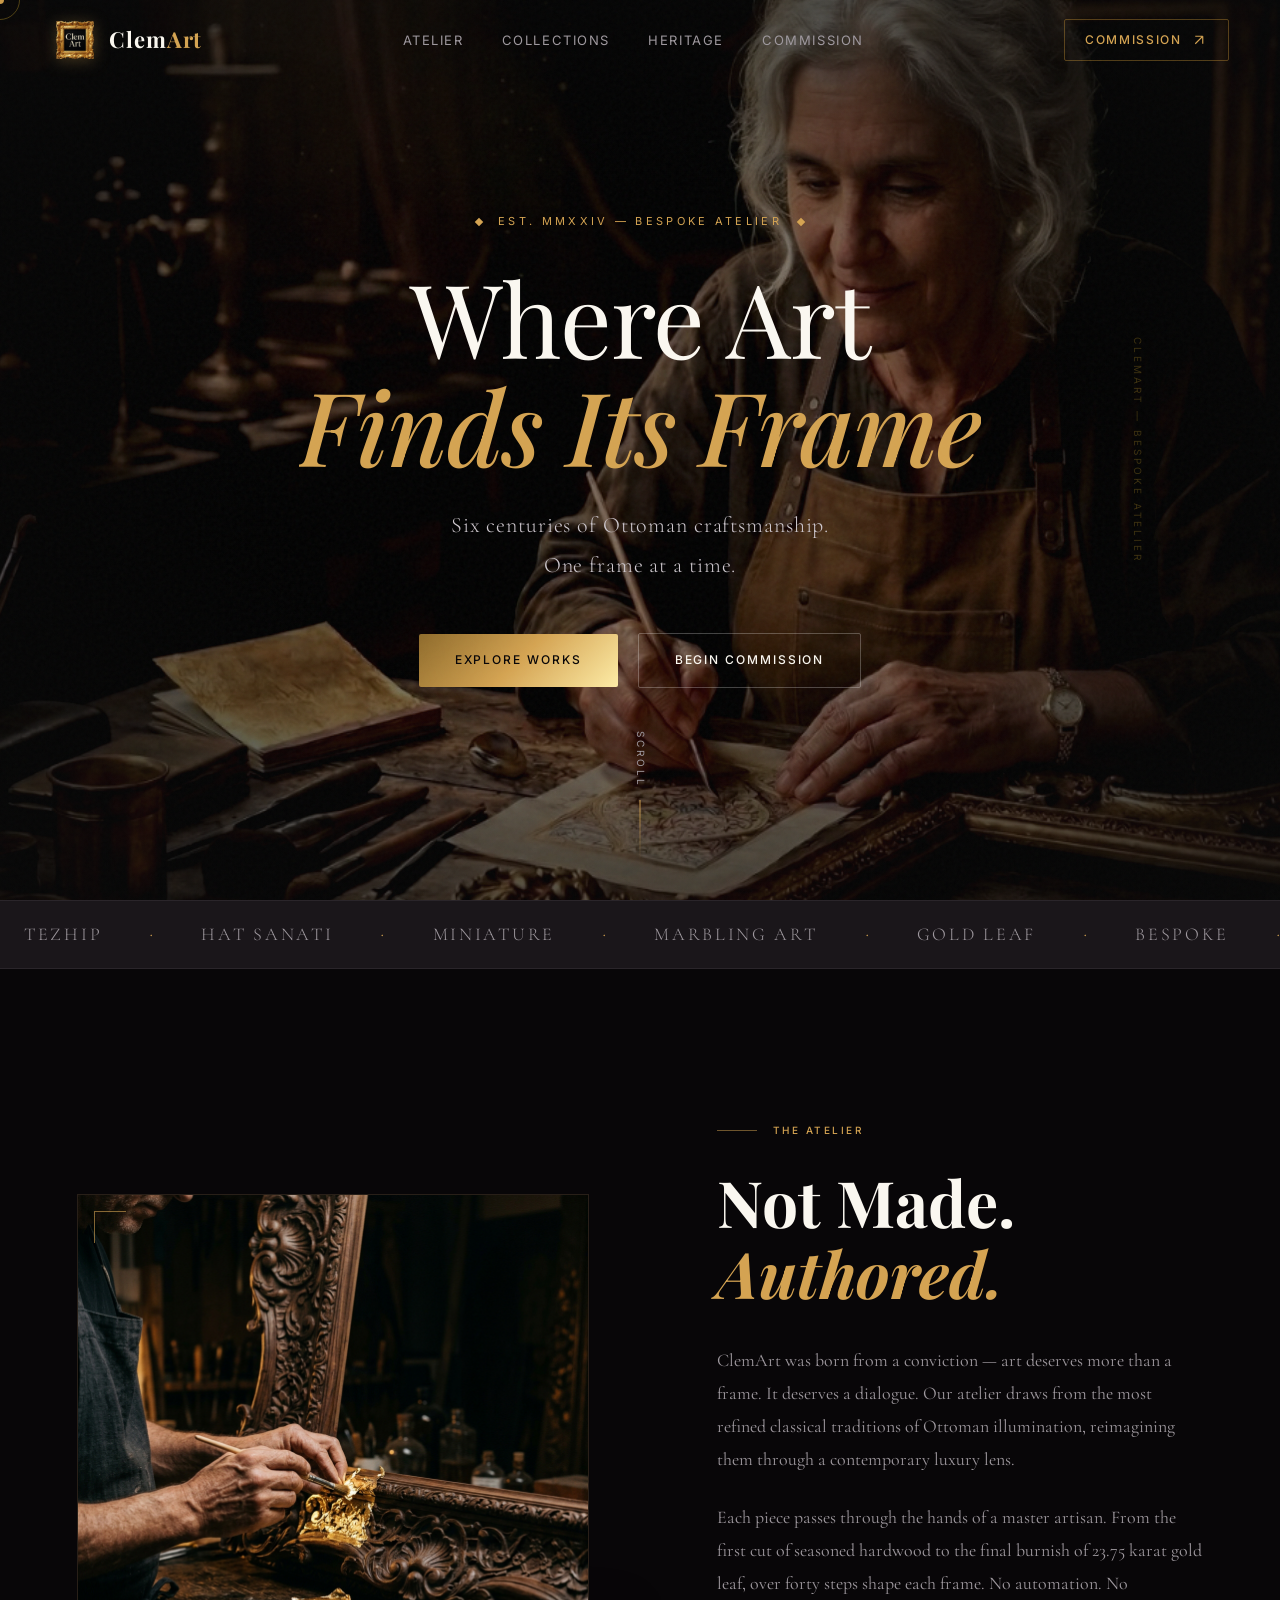
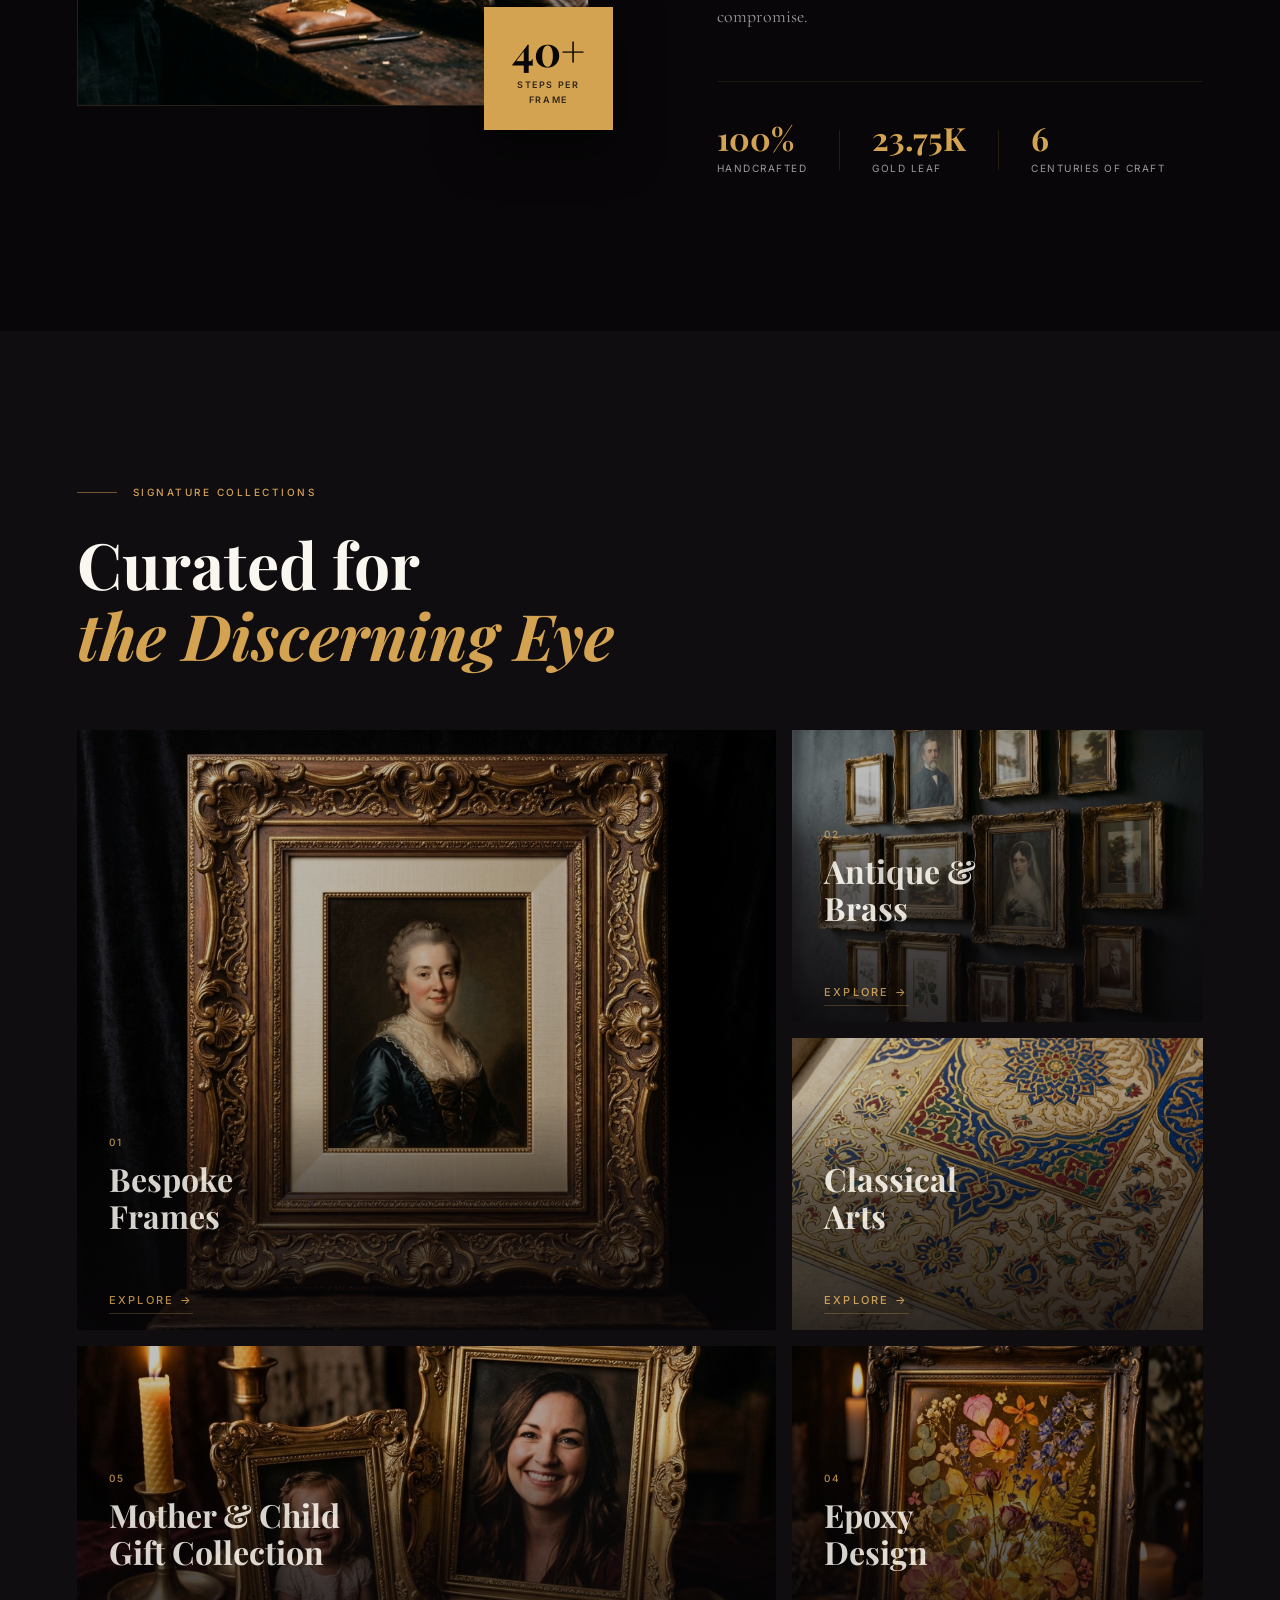
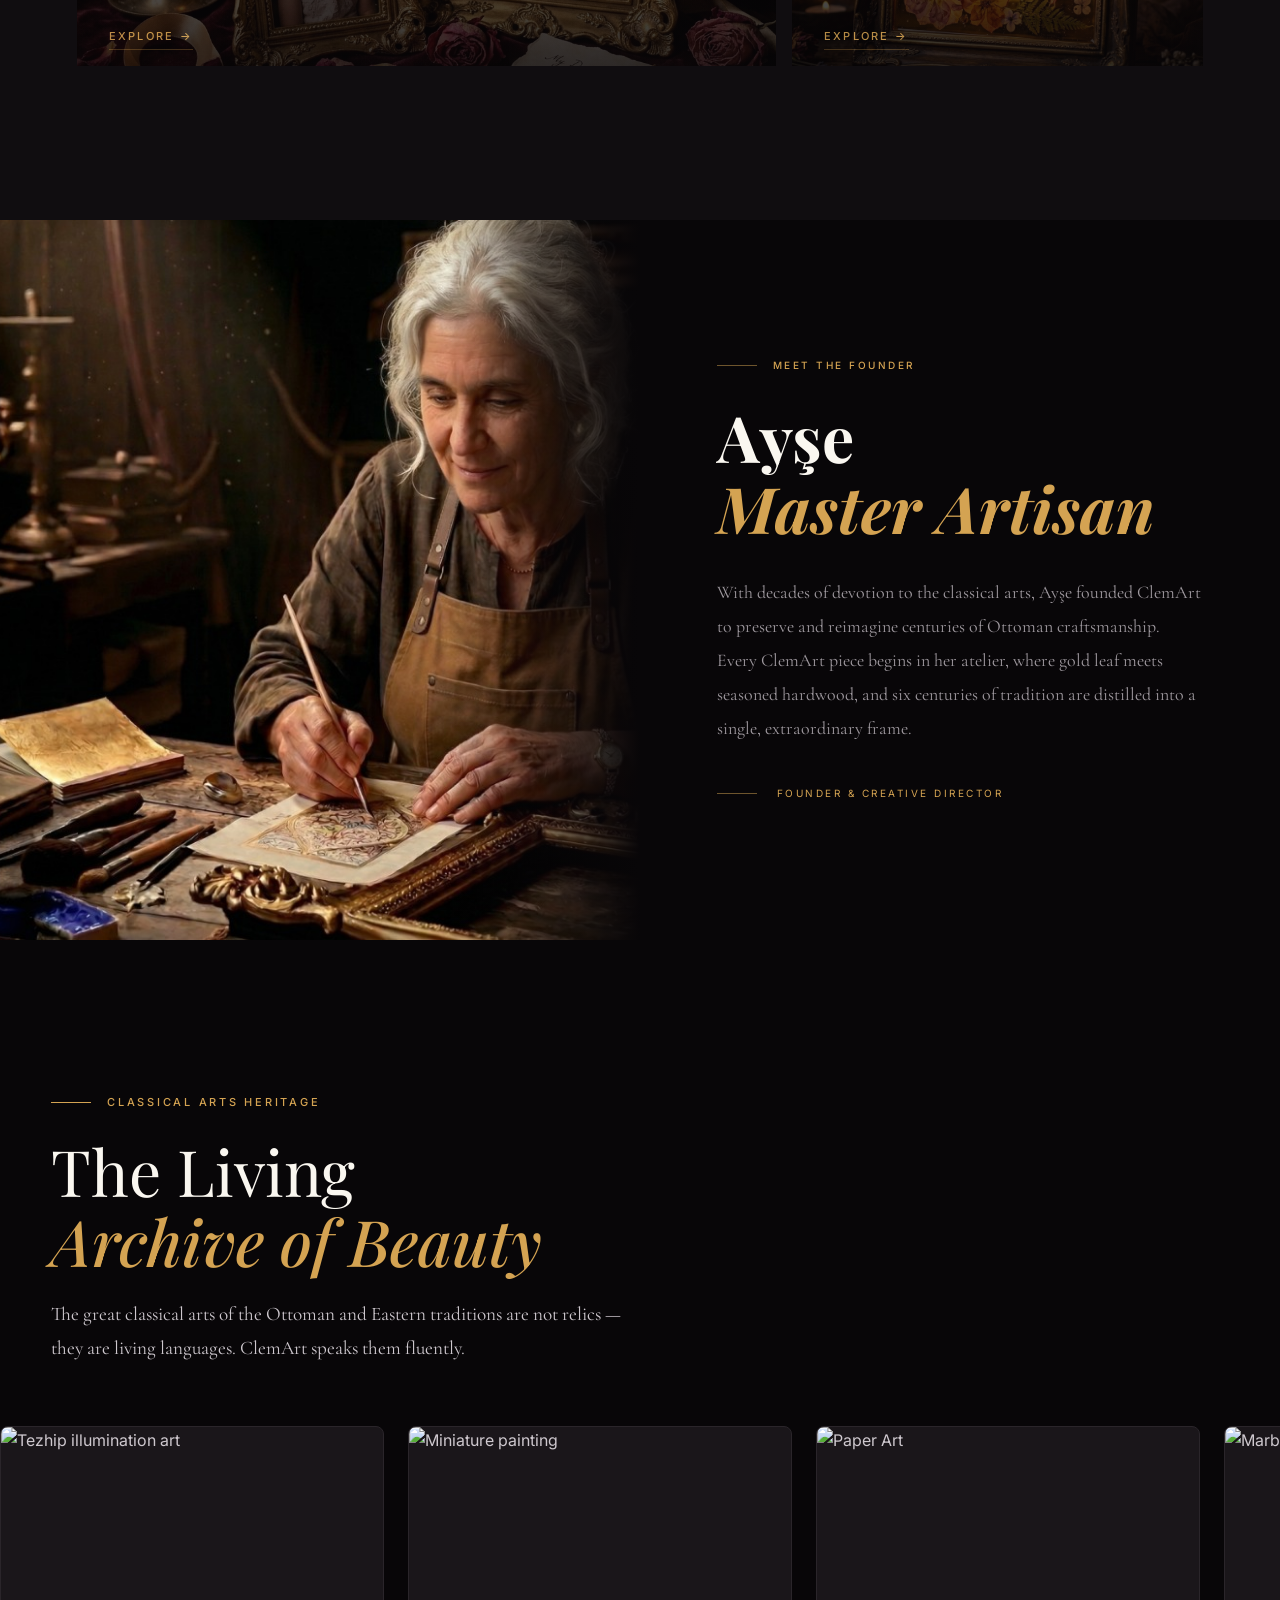
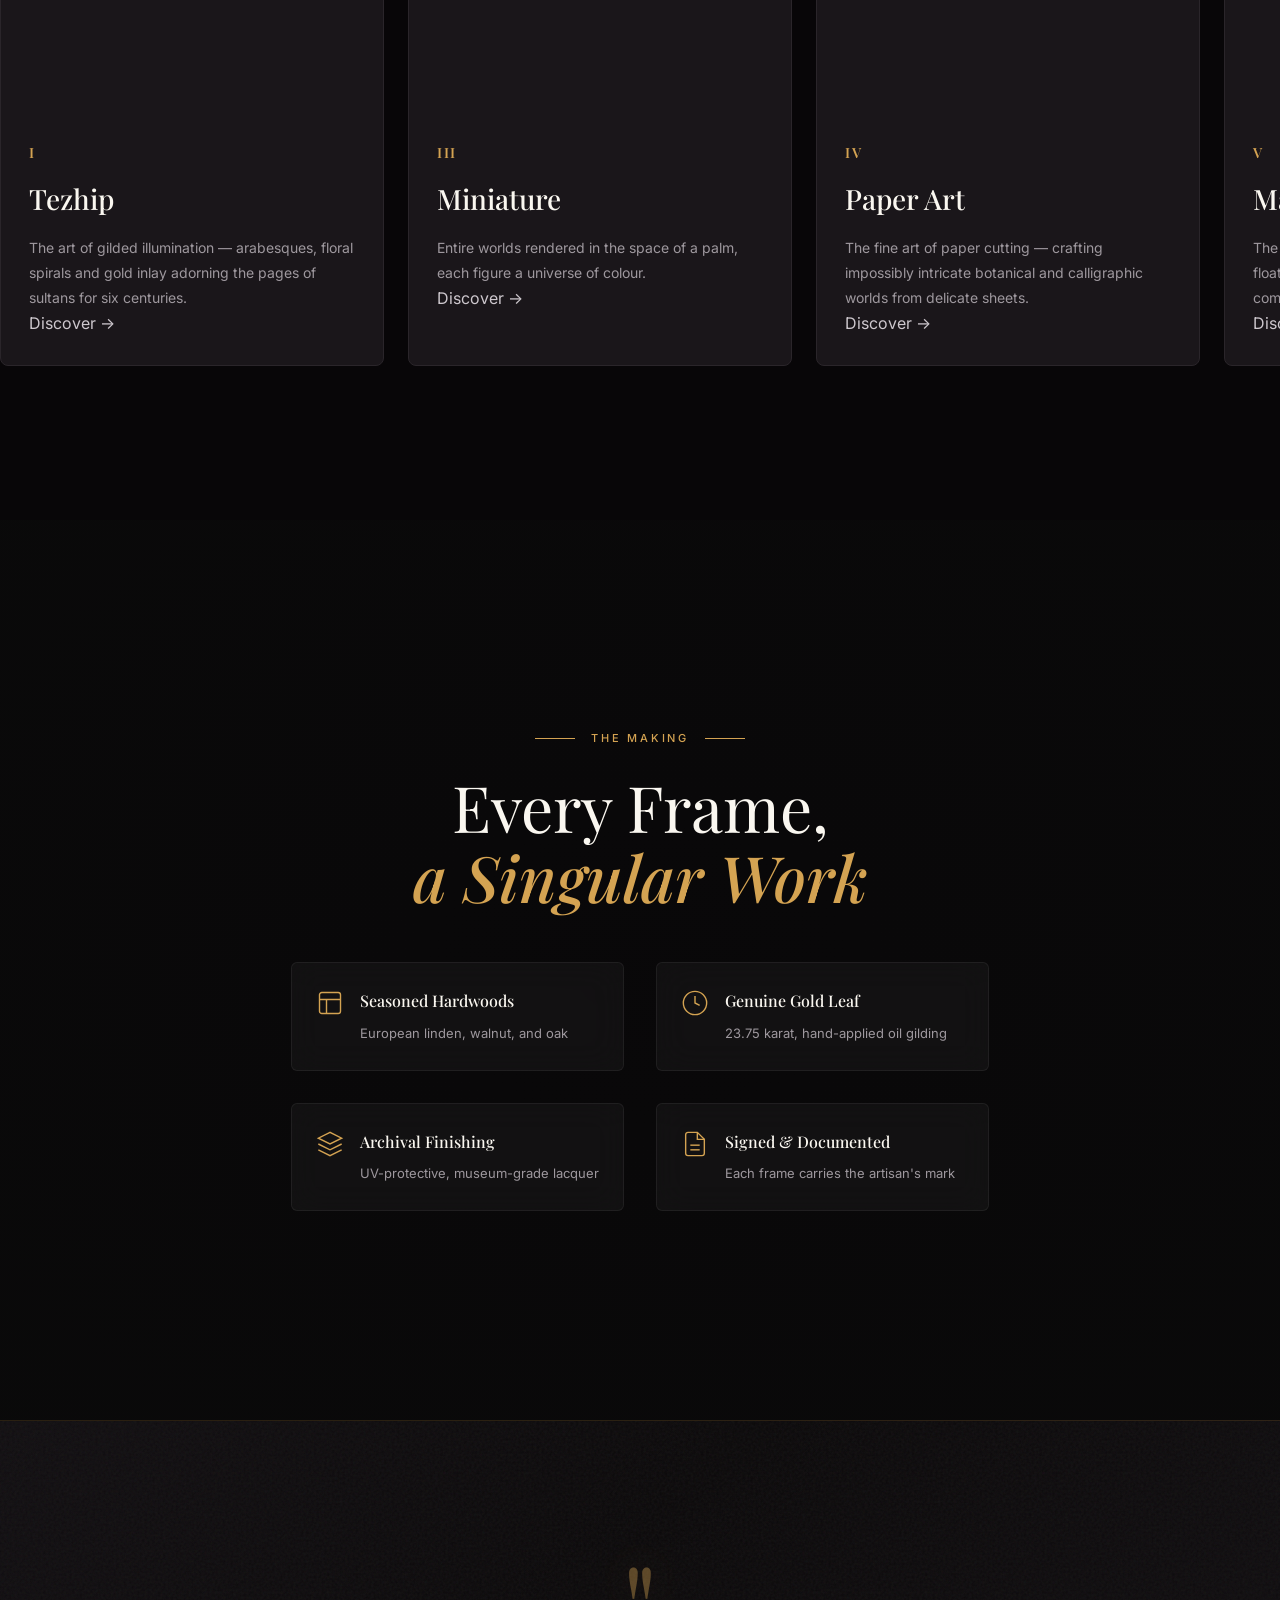
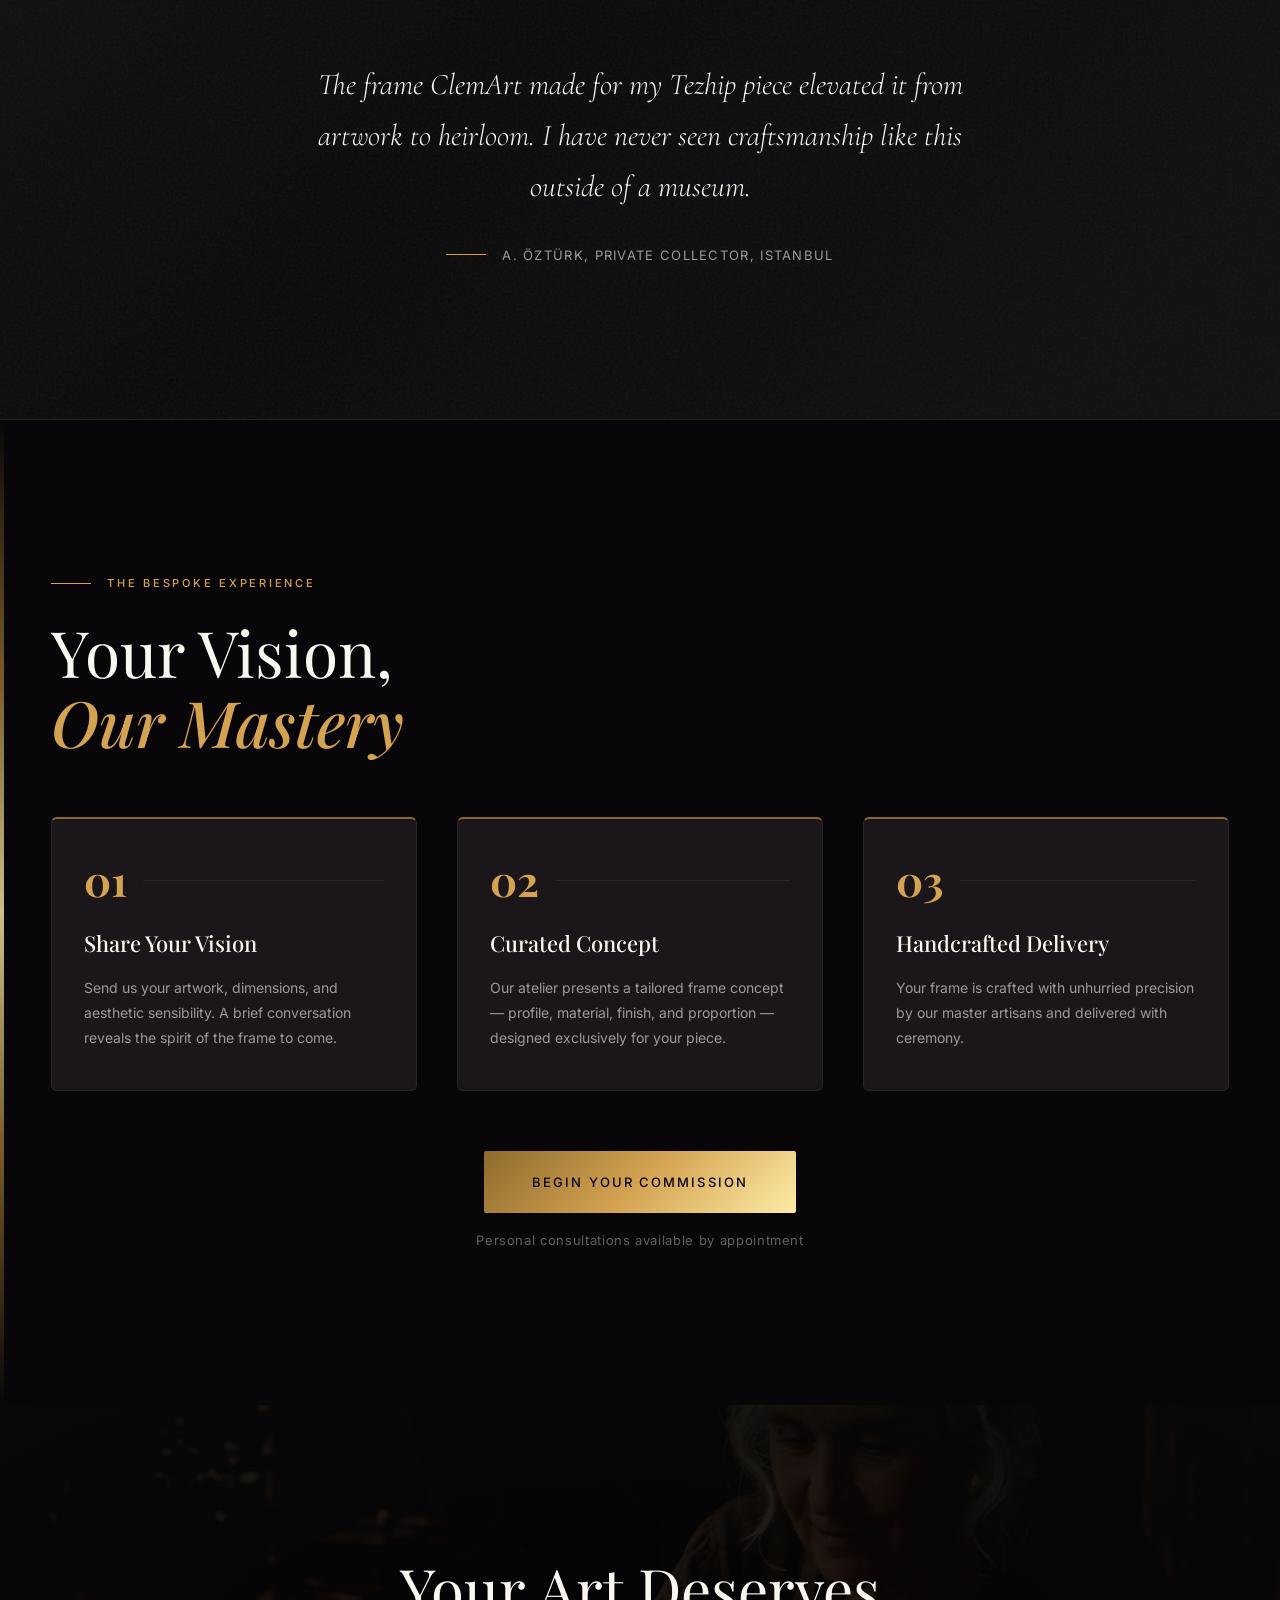
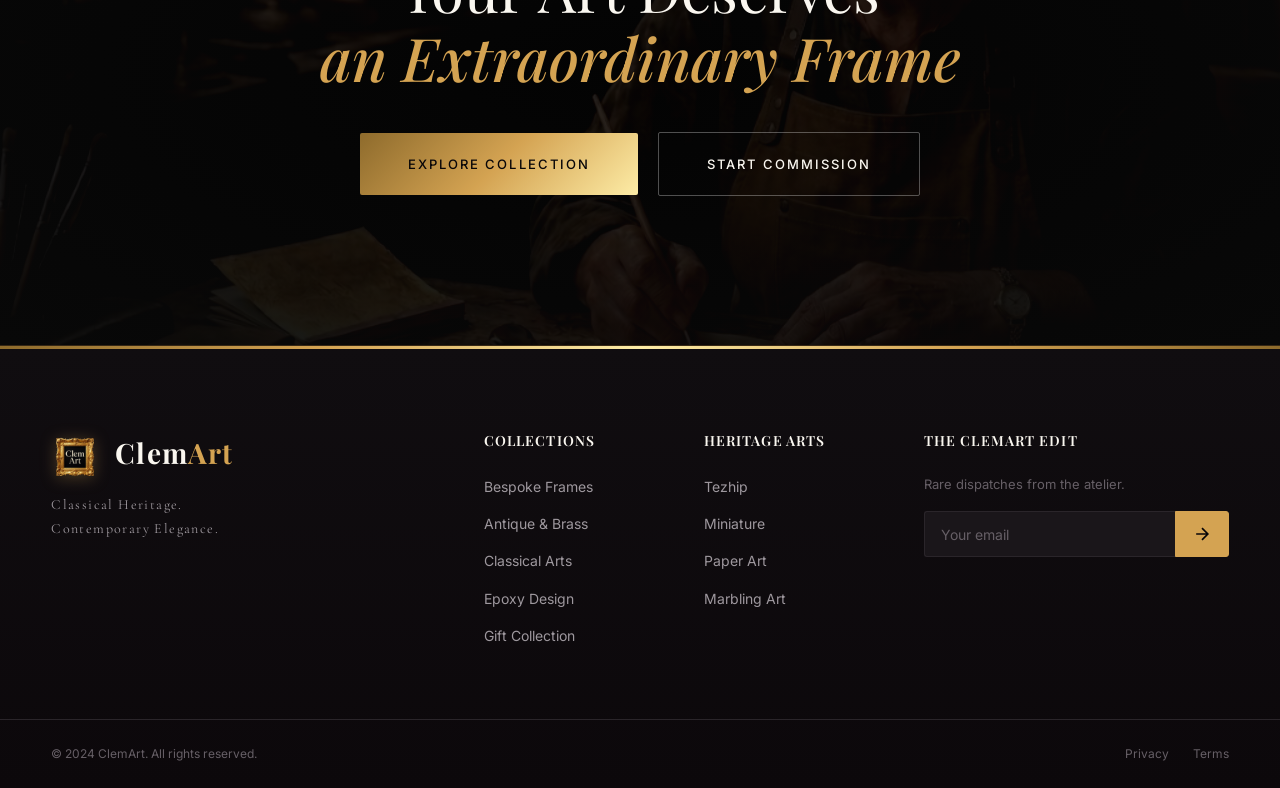
==== commit d1f73bfc: "feat: premium editorial redesign — cinematic hero sections, new AI-generated assets, Hat card remove" ====
--- a/index.html
+++ b/index.html
@@ -3,550 +3,537 @@
 <head>
   <meta charset="UTF-8" />
   <meta name="viewport" content="width=device-width, initial-scale=1.0" />
-  <title>ClemArt — Bespoke Art Framing & Classical Heritage</title>
-  <meta name="description" content="ClemArt crafts bespoke luxury frames where classical Ottoman arts meet contemporary elegance. Handcrafted Tezhip, Hat, Minyatür and Ebru-inspired frames for collectors, galleries, and discerning interiors." />
-  <meta property="og:title" content="ClemArt — Bespoke Art Framing" />
+  <title>ClemArt — Where Art Finds Its Frame</title>
+  <meta name="description" content="ClemArt crafts bespoke luxury frames where classical Ottoman arts meet contemporary elegance. Handcrafted Tezhip, Miniature, Marbling Art and Paper Art frames for collectors, galleries, and discerning interiors." />
+  <meta property="og:title" content="ClemArt — Where Art Finds Its Frame" />
   <meta property="og:description" content="Where classical heritage meets modern luxury. Handcrafted frames for collectors and connoisseurs." />
   <link rel="preconnect" href="https://fonts.googleapis.com" />
   <link rel="preconnect" href="https://fonts.gstatic.com" crossorigin />
-  <link href="https://fonts.googleapis.com/css2?family=Cormorant+Garamond:ital,wght@0,300;0,400;0,500;0,600;1,300;1,400;1,500&family=Jost:wght@200;300;400;500&display=swap" rel="stylesheet" />
+  <link href="https://fonts.googleapis.com/css2?family=Playfair+Display:ital,wght@0,400;0,500;0,700;0,900;1,400;1,700&family=Inter:wght@200;300;400;500&family=Cormorant+Garamond:ital,wght@0,300;0,400;1,300;1,400&display=swap" rel="stylesheet" />
   <link rel="stylesheet" href="style.css" />
+  <link rel="stylesheet" href="premium.css" />
 </head>
 <body>
 
-  <!-- ═══════════════════════════════════════ NAV ═══════════════════════════════════════ -->
+  <!-- PRELOADER -->
+  <div class="preloader" id="preloader">
+    <div class="preloader__inner">
+      <div class="preloader__logo">
+        <img src="images/logo_transparent.png" alt="ClemArt Logo" style="width:80px;height:80px;margin:0 auto 16px;filter:drop-shadow(0 4px 12px rgba(212,163,82,0.3));display:block;" />
+        Clem<span class="gold">Art</span>
+      </div>
+      <div class="preloader__bar"><div class="preloader__fill"></div></div>
+      <div class="preloader__tagline">Where Art Finds Its Frame</div>
+    </div>
+  </div>
+
+  <!-- CURSOR -->
+  <div class="cursor" id="cursor"></div>
+  <div class="cursor-follower" id="cursor-follower"></div>
+
+  <!-- NAV -->
   <nav class="nav" id="nav" role="navigation" aria-label="Main navigation">
     <div class="nav__inner">
       <a href="#" class="nav__logo" id="nav-logo" aria-label="ClemArt home">
-        <span class="nav__logo-mark">✦</span>
-        <span class="nav__logo-text">ClemArt</span>
+        <img src="images/logo_transparent.png" alt="ClemArt Logo" class="nav__logo-img" />
+        <span class="nav__logo-text">Clem<span class="gold">Art</span></span>
       </a>
       <ul class="nav__links" role="list">
+        <li><a href="#atelier" class="nav__link">Atelier</a></li>
         <li><a href="#collections" class="nav__link">Collections</a></li>
         <li><a href="#heritage" class="nav__link">Heritage</a></li>
-        <li><a href="#craftsmanship" class="nav__link">Craftsmanship</a></li>
-        <li><a href="#bespoke" class="nav__link">Bespoke</a></li>
+        <li><a href="#commission" class="nav__link">Commission</a></li>
       </ul>
       <div class="nav__actions">
-        <a href="#bespoke" class="btn btn--ghost btn--small" id="nav-cta">Request Bespoke</a>
+        <a href="#commission" class="nav__cta" id="nav-cta">
+          <span>Commission</span>
+          <svg width="18" height="18" viewBox="0 0 24 24" fill="none" stroke="currentColor" stroke-width="1.5"><path d="M7 17L17 7M17 7H7M17 7V17"/></svg>
+        </a>
         <button class="nav__burger" id="nav-burger" aria-label="Open menu" aria-expanded="false">
           <span></span><span></span><span></span>
         </button>
       </div>
     </div>
-    <!-- Mobile Menu -->
     <div class="nav__mobile" id="nav-mobile" aria-hidden="true">
-      <ul role="list">
-        <li><a href="#collections" class="nav__mobile-link">Collections</a></li>
-        <li><a href="#heritage" class="nav__mobile-link">Heritage</a></li>
-        <li><a href="#craftsmanship" class="nav__mobile-link">Craftsmanship</a></li>
-        <li><a href="#bespoke" class="nav__mobile-link">Bespoke</a></li>
-        <li><a href="#bespoke" class="btn btn--gold btn--small">Request Bespoke</a></li>
-      </ul>
+      <div class="nav__mobile-inner">
+        <ul role="list">
+          <li><a href="#atelier" class="nav__mobile-link"><span class="nav__mobile-num">01</span>Atelier</a></li>
+          <li><a href="#collections" class="nav__mobile-link"><span class="nav__mobile-num">02</span>Collections</a></li>
+          <li><a href="#heritage" class="nav__mobile-link"><span class="nav__mobile-num">03</span>Heritage</a></li>
+          <li><a href="#commission" class="nav__mobile-link"><span class="nav__mobile-num">04</span>Commission</a></li>
+        </ul>
+        <div class="nav__mobile-footer">
+          <a href="mailto:hello@clem-arts.com">hello@clem-arts.com</a>
+          <p>Classical Heritage. Contemporary Elegance.</p>
+        </div>
+      </div>
     </div>
   </nav>
 
-  <!-- ═══════════════════════════════════════ HERO ═══════════════════════════════════════ -->
+  <!-- ══════════════════════════════════════
+       HERO — FULL BLEED CINEMATIC
+  ══════════════════════════════════════ -->
   <section class="hero" id="hero" aria-label="Hero">
-    <div class="hero__bg">
-      <img src="images/hero.png" alt="ClemArt - Handcrafted luxury frame in an elegant atelier" class="hero__img" id="hero-img" />
-      <div class="hero__overlay"></div>
+    <div class="hero__media">
+      <div class="hero__img-container">
+        <img src="images/ayse-hero.jpg" alt="Ayşe — Master craftsman applying gold leaf" class="hero__img" id="hero-img" />
+      </div>
+      <div class="hero__grain"></div>
+      <div class="hero__vignette"></div>
     </div>
     <div class="hero__content">
-      <div class="hero__eyebrow">
-        <span class="line-accent"></span>
-        <span>Bespoke Framing Atelier</span>
-        <span class="line-accent"></span>
-      </div>
-      <h1 class="hero__headline">
-        The Art of<br />
-        <em>Holding Beauty</em>
+      <div class="hero__overline anim-up">
+        <div class="hero__diamond"></div>
+        <span>Est. MMXXIV — Bespoke Atelier</span>
+        <div class="hero__diamond"></div>
+      </div>
+      <h1 class="hero__title">
+        <span class="hero__title-line anim-up"><span>Where Art</span></span>
+        <span class="hero__title-line hero__title-line--italic anim-up"><span>Finds Its Frame</span></span>
       </h1>
-      <p class="hero__sub">
-        Classical heritage. Contemporary elegance.<br />
-        Every frame, a singular work.
+      <p class="hero__sub anim-up">Six centuries of Ottoman craftsmanship.<br />One frame at a time.</p>
+      <div class="hero__ctas anim-up">
+        <a href="#collections" class="btn btn--primary" id="hero-cta-primary">
+          <span>Explore Works</span>
+          <div class="btn__shine"></div>
+        </a>
+        <a href="#commission" class="btn btn--outline" id="hero-cta-secondary">
+          <span>Begin Commission</span>
+        </a>
+      </div>
+    </div>
+    <div class="hero__scroll" aria-hidden="true">
+      <div class="hero__scroll-text">Scroll</div>
+      <div class="hero__scroll-line"></div>
+    </div>
+    <div class="hero__side-text" aria-hidden="true">ClemArt — Bespoke Atelier</div>
+  </section>
+
+  <!-- MARQUEE -->
+  <div class="marquee" aria-hidden="true">
+    <div class="marquee__track">
+      <span>Tezhip</span><span class="marquee__dot">◆</span>
+      <span>Hat Sanatı</span><span class="marquee__dot">◆</span>
+      <span>Miniature</span><span class="marquee__dot">◆</span>
+      <span>Marbling Art</span><span class="marquee__dot">◆</span>
+      <span>Gold Leaf</span><span class="marquee__dot">◆</span>
+      <span>Bespoke</span><span class="marquee__dot">◆</span>
+      <span>Handcrafted</span><span class="marquee__dot">◆</span>
+      <span>Heritage</span><span class="marquee__dot">◆</span>
+      <span>Tezhip</span><span class="marquee__dot">◆</span>
+      <span>Hat Sanatı</span><span class="marquee__dot">◆</span>
+      <span>Miniature</span><span class="marquee__dot">◆</span>
+      <span>Marbling Art</span><span class="marquee__dot">◆</span>
+      <span>Gold Leaf</span><span class="marquee__dot">◆</span>
+      <span>Bespoke</span><span class="marquee__dot">◆</span>
+      <span>Handcrafted</span><span class="marquee__dot">◆</span>
+      <span>Heritage</span><span class="marquee__dot">◆</span>
+    </div>
+  </div>
+
+  <!-- ══════════════════════════════════════
+       ATELIER — MUSEUM SPLIT (Gold Detail Uncropped)
+  ══════════════════════════════════════ -->
+  <section class="pm-atelier" id="atelier">
+    <div class="pm-atelier__inner">
+
+      <!-- LEFT: The Image — shown full, uncropped -->
+      <div class="pm-atelier__visual reveal-block">
+        <div class="pm-atelier__img-frame">
+          <img src="images/atelier-gold-leaf.png" alt="Master artisan applying gold leaf to an ornate carved frame" />
+        </div>
+        <div class="pm-atelier__badge">
+          <span class="pm-atelier__badge-num">40+</span>
+          <span class="pm-atelier__badge-label">Steps Per<br/>Frame</span>
+        </div>
+      </div>
+
+      <!-- RIGHT: Editorial text -->
+      <div class="pm-atelier__text">
+        <div class="pm-label reveal-slide">
+          <span class="pm-label__line"></span>
+          <span>The Atelier</span>
+        </div>
+        <h2 class="pm-atelier__headline reveal-slide">
+          Not Made.<br/><em>Authored.</em>
+        </h2>
+        <p class="pm-atelier__body reveal-slide">
+          ClemArt was born from a conviction — art deserves more than a frame. It deserves a dialogue. Our atelier draws from the most refined classical traditions of Ottoman illumination, reimagining them through a contemporary luxury lens.
+        </p>
+        <p class="pm-atelier__body reveal-slide">
+          Each piece passes through the hands of a master artisan. From the first cut of seasoned hardwood to the final burnish of 23.75 karat gold leaf, over forty steps shape each frame. No automation. No compromise.
+        </p>
+        <div class="pm-atelier__stats reveal-slide">
+          <div class="pm-atelier__stat">
+            <span class="pm-atelier__stat-num">100%</span>
+            <span class="pm-atelier__stat-label">Handcrafted</span>
+          </div>
+          <div class="pm-atelier__stat-div"></div>
+          <div class="pm-atelier__stat">
+            <span class="pm-atelier__stat-num">23.75K</span>
+            <span class="pm-atelier__stat-label">Gold Leaf</span>
+          </div>
+          <div class="pm-atelier__stat-div"></div>
+          <div class="pm-atelier__stat">
+            <span class="pm-atelier__stat-num">6</span>
+            <span class="pm-atelier__stat-label">Centuries of Craft</span>
+          </div>
+        </div>
+      </div>
+
+    </div>
+  </section>
+
+  <!-- ══════════════════════════════════════
+       COLLECTIONS — EDITORIAL BENTO GRID
+  ══════════════════════════════════════ -->
+  <section class="pm-collections" id="collections">
+    <div class="pm-collections__header">
+      <div class="pm-label reveal-slide">
+        <span class="pm-label__line"></span>
+        <span>Signature Collections</span>
+      </div>
+      <h2 class="pm-collections__headline reveal-slide">
+        Curated for<br/><em>the Discerning Eye</em>
+      </h2>
+    </div>
+
+    <div class="pm-bento">
+
+      <!-- Large hero item -->
+      <article class="pm-bento__item pm-bento__item--hero reveal-card" id="col-bespoke">
+        <div class="pm-bento__img">
+          <img src="images/col-bespoke.png" alt="Bespoke luxury frame with ornate gold leaf carving" loading="lazy" />
+        </div>
+        <div class="pm-bento__glass">
+          <span class="pm-bento__num">01</span>
+          <h3 class="pm-bento__title">Bespoke<br/>Frames</h3>
+          <p class="pm-bento__desc">Conceived for you. Finished to perfection.</p>
+          <a href="#commission" class="pm-bento__link">Explore <span>→</span></a>
+        </div>
+      </article>
+
+      <!-- Stack right top -->
+      <article class="pm-bento__item reveal-card" id="col-antique">
+        <div class="pm-bento__img">
+          <img src="images/col-antique.png" alt="Antique and Brass frames" loading="lazy" />
+        </div>
+        <div class="pm-bento__glass">
+          <span class="pm-bento__num">02</span>
+          <h3 class="pm-bento__title">Antique &<br/>Brass</h3>
+          <p class="pm-bento__desc">Aged character. Timeless presence.</p>
+          <a href="#collections" class="pm-bento__link">Explore <span>→</span></a>
+        </div>
+      </article>
+
+      <!-- Stack right bottom -->
+      <article class="pm-bento__item reveal-card" id="col-classical">
+        <div class="pm-bento__img">
+          <img src="images/col-classical.png" alt="Classical arts — Tezhip" loading="lazy" />
+        </div>
+        <div class="pm-bento__glass">
+          <span class="pm-bento__num">03</span>
+          <h3 class="pm-bento__title">Classical<br/>Arts</h3>
+          <p class="pm-bento__desc">Made to honour Tezhip, Hat and Miniature.</p>
+          <a href="tezhip.html" class="pm-bento__link">Explore <span>→</span></a>
+        </div>
+      </article>
+
+      <!-- Wide bottom left -->
+      <article class="pm-bento__item pm-bento__item--wide reveal-card" id="col-gift">
+        <div class="pm-bento__img">
+          <img src="images/col-gift.png" alt="Mother and child gold frames gift collection" loading="lazy" />
+        </div>
+        <div class="pm-bento__glass">
+          <span class="pm-bento__num">05</span>
+          <h3 class="pm-bento__title">Mother & Child<br/>Gift Collection</h3>
+          <p class="pm-bento__desc">Emotionally crafted for those you cherish most.</p>
+          <a href="#commission" class="pm-bento__link">Explore <span>→</span></a>
+        </div>
+      </article>
+
+      <!-- Bottom right -->
+      <article class="pm-bento__item reveal-card" id="col-epoxy">
+        <div class="pm-bento__img">
+          <img src="images/col-epoxy.png" alt="Epoxy design frames" loading="lazy" />
+        </div>
+        <div class="pm-bento__glass">
+          <span class="pm-bento__num">04</span>
+          <h3 class="pm-bento__title">Epoxy<br/>Design</h3>
+          <p class="pm-bento__desc">Nature preserved in resin and gold.</p>
+          <a href="#collections" class="pm-bento__link">Explore <span>→</span></a>
+        </div>
+      </article>
+
+    </div>
+  </section>
+
+  <!-- ══════════════════════════════════════
+       FOUNDER — CINEMATIC PORTRAIT
+  ══════════════════════════════════════ -->
+  <section class="pm-founder" id="founder">
+    <div class="pm-founder__img-wrap reveal-block">
+      <img src="images/ayse-hero.jpg" alt="Ayşe — Founder & Master Artisan of ClemArt" loading="lazy" />
+      <div class="pm-founder__img-overlay"></div>
+    </div>
+    <div class="pm-founder__content">
+      <div class="pm-label reveal-slide">
+        <span class="pm-label__line"></span>
+        <span>Meet the Founder</span>
+      </div>
+      <h2 class="pm-founder__name reveal-slide">Ayşe<br/><em>Master Artisan</em></h2>
+      <p class="pm-founder__body reveal-slide">
+        With decades of devotion to the classical arts, Ayşe founded ClemArt to preserve and reimagine centuries of Ottoman craftsmanship. Every ClemArt piece begins in her atelier, where gold leaf meets seasoned hardwood, and six centuries of tradition are distilled into a single, extraordinary frame.
       </p>
-      <div class="hero__ctas">
-        <a href="#collections" class="btn btn--gold" id="hero-cta-primary">Explore Collection</a>
-        <a href="#bespoke" class="btn btn--ghost" id="hero-cta-secondary">Request Bespoke Design</a>
-      </div>
-      <div class="hero__scroll-hint" aria-hidden="true">
-        <span>Scroll to discover</span>
-        <div class="hero__scroll-line"></div>
-      </div>
-    </div>
-    <div class="hero__number" aria-hidden="true">01</div>
-  </section>
-
-  <!-- ═══════════════════════════════════════ MANIFESTO ═══════════════════════════════════════ -->
-  <section class="manifesto" id="manifesto" aria-label="Brand manifesto">
-    <div class="manifesto__inner container">
-      <div class="manifesto__tag reveal">
-        <span class="line-accent"></span>
-        <span>The ClemArt Vision</span>
-      </div>
-      <h2 class="manifesto__headline reveal">
-        Where Centuries of<br /><em>Craft Meet the Present</em>
-      </h2>
-      <div class="manifesto__body reveal">
-        <p>
-          ClemArt was born from a singular conviction — that art deserves more than a frame.
-          It deserves a dialogue. Our atelier draws from the most refined classical traditions
-          of Ottoman illumination and Eastern artisanship, reimagining them through a
-          contemporary luxury lens.
-        </p>
-        <p>
-          Each piece is designed with intention, crafted by hand, and finished with the
-          patience of generations. This is not manufacturing. This is authorship.
-        </p>
-      </div>
-      <div class="manifesto__pillars reveal">
-        <div class="pillar">
-          <div class="pillar__icon">◈</div>
-          <h3 class="pillar__title">Bespoke by Design</h3>
-          <p class="pillar__text">Every commission is unique. No two frames share the same story.</p>
-        </div>
-        <div class="pillar">
-          <div class="pillar__icon">◈</div>
-          <h3 class="pillar__title">Classical Heritage</h3>
-          <p class="pillar__text">Rooted in Tezhip, Hat, Minyatür and Ebru traditions.</p>
-        </div>
-        <div class="pillar">
-          <div class="pillar__icon">◈</div>
-          <h3 class="pillar__title">Museum Calibre</h3>
-          <p class="pillar__text">Archival-grade materials. Gallery-standard finishing.</p>
-        </div>
-        <div class="pillar">
-          <div class="pillar__icon">◈</div>
-          <h3 class="pillar__title">Collectible Value</h3>
-          <p class="pillar__text">Designed to be passed down, not replaced.</p>
-        </div>
-      </div>
-    </div>
-  </section>
-
-  <!-- ═══════════════════════════════════════ COLLECTIONS ═══════════════════════════════════════ -->
-  <section class="collections" id="collections" aria-label="Signature collections">
-    <div class="collections__header container">
-      <div class="section-tag reveal">
-        <span class="line-accent"></span>
-        <span>Signature Collections</span>
-      </div>
-      <h2 class="section-headline reveal">Curated for<br /><em>the Discerning Eye</em></h2>
-    </div>
-    <div class="collections__grid container" id="collections-grid">
-      <article class="col-card col-card--large reveal" id="col-bespoke">
-        <div class="col-card__img-wrap">
-          <img src="images/bespoke-frames.png" alt="Bespoke luxury frames crafted by hand" loading="lazy" />
-        </div>
-        <div class="col-card__body">
-          <span class="col-card__number">01</span>
-          <h3 class="col-card__title">Bespoke Frames</h3>
-          <p class="col-card__text">Conceived for you. Finished to perfection.</p>
-          <a href="#bespoke" class="col-card__link" aria-label="Explore bespoke frames">Explore →</a>
-        </div>
-      </article>
-
-      <article class="col-card reveal" id="col-antique">
-        <div class="col-card__img-wrap">
-          <img src="images/craft-detail.png" alt="Antique and brass luxury picture frames" loading="lazy" />
-        </div>
-        <div class="col-card__body">
-          <span class="col-card__number">02</span>
-          <h3 class="col-card__title">Antique &amp; Brass Frames</h3>
-          <p class="col-card__text">Aged character. Timeless presence.</p>
-          <a href="#collections" class="col-card__link" aria-label="Explore antique brass frames">Explore →</a>
-        </div>
-      </article>
-
-      <article class="col-card reveal" id="col-classical">
-        <div class="col-card__img-wrap">
-          <img src="images/tezhip.png" alt="Frames designed for classical arts" loading="lazy" />
-        </div>
-        <div class="col-card__body">
-          <span class="col-card__number">03</span>
-          <h3 class="col-card__title">Frames for Classical Arts</h3>
-          <p class="col-card__text">Made to honour Tezhip, Hat and Minyatür.</p>
-          <a href="#heritage" class="col-card__link" aria-label="Explore frames for classical arts">Explore →</a>
-        </div>
-      </article>
-
-      <article class="col-card reveal" id="col-epoxy">
-        <div class="col-card__img-wrap">
-          <img src="images/epoxy.png" alt="Epoxy resin design picture frames" loading="lazy" />
-        </div>
-        <div class="col-card__body">
-          <span class="col-card__number">04</span>
-          <h3 class="col-card__title">Epoxy Design Frames</h3>
-          <p class="col-card__text">Nature preserved in resin and gold.</p>
-          <a href="#collections" class="col-card__link" aria-label="Explore epoxy design frames">Explore →</a>
-        </div>
-      </article>
-
-      <article class="col-card col-card--wide reveal" id="col-gift">
-        <div class="col-card__img-wrap">
-          <img src="images/bespoke-frames.png" alt="Mother and child gift frame collection" loading="lazy" />
-        </div>
-        <div class="col-card__body">
-          <span class="col-card__number">05</span>
-          <h3 class="col-card__title">Mother &amp; Child Gift Collection</h3>
-          <p class="col-card__text">A frame as a precious gift. Emotionally crafted for those you cherish most.</p>
-          <a href="#collections" class="col-card__link" aria-label="Explore mother and child gift collection">Explore →</a>
-        </div>
-      </article>
-    </div>
-  </section>
-
-  <!-- ═══════════════════════════════════════ HERITAGE ═══════════════════════════════════════ -->
-  <section class="heritage" id="heritage" aria-label="Classical arts inspiration">
-    <div class="heritage__header container">
-      <div class="section-tag reveal">
-        <span class="line-accent"></span>
-        <span>Classical Arts Inspiration</span>
-      </div>
-      <h2 class="section-headline reveal">
+      <div class="pm-founder__sig reveal-slide">
+        <div class="pm-founder__sig-line"></div>
+        <span>Founder & Creative Director</span>
+      </div>
+    </div>
+  </section>
+
+  <!-- ══════════════════════════════════════
+       HERITAGE — HORIZONTAL SCROLL CARDS
+  ══════════════════════════════════════ -->
+  <section class="heritage" id="heritage" aria-label="Classical arts heritage">
+    <div class="heritage__header">
+      <div class="section-label reveal-slide">
+        <span class="section-label__line"></span>
+        <span>Classical Arts Heritage</span>
+      </div>
+      <h2 class="heritage__headline reveal-slide">
         The Living<br /><em>Archive of Beauty</em>
       </h2>
-      <p class="heritage__intro reveal">
-        The great classical arts of the Ottoman and Eastern traditions are not relics —
-        they are living languages. ClemArt speaks them fluently, translating centuries
-        of mastery into frames worthy of the works they hold.
+      <p class="heritage__intro reveal-slide">
+        The great classical arts of the Ottoman and Eastern traditions are not relics — they are living languages. ClemArt speaks them fluently.
       </p>
     </div>
-
-    <div class="heritage__gallery">
-
-      <div class="heritage__item reveal" id="heritage-tezhip">
-        <div class="heritage__img-wrap">
-          <img src="images/tezhip.png" alt="Tezhip Ottoman illumination art" loading="lazy" />
-          <div class="heritage__img-overlay"></div>
-        </div>
-        <div class="heritage__caption">
-          <span class="heritage__num">I</span>
-          <div>
-            <h3 class="heritage__art-name">Tezhip</h3>
-            <p class="heritage__art-desc">The art of gilded illumination — arabesques, floral spirals and gold inlay that have adorned the pages of sultans for six centuries.</p>
-          </div>
-        </div>
-      </div>
-
-      <div class="heritage__item heritage__item--reverse reveal" id="heritage-hat">
-        <div class="heritage__img-wrap">
-          <img src="images/hat.png" alt="Hat Ottoman calligraphy art" loading="lazy" />
-          <div class="heritage__img-overlay"></div>
-        </div>
-        <div class="heritage__caption">
-          <span class="heritage__num">II</span>
-          <div>
-            <h3 class="heritage__art-name">Hat</h3>
-            <p class="heritage__art-desc">The sacred art of calligraphy — where the rhythm of the reed pen becomes spiritual architecture. A discipline of silence and precision.</p>
-          </div>
-        </div>
-      </div>
-
-      <div class="heritage__item reveal" id="heritage-miniatur">
-        <div class="heritage__img-wrap">
-          <img src="images/miniatur.png" alt="Minyatür Ottoman miniature painting" loading="lazy" />
-          <div class="heritage__img-overlay"></div>
-        </div>
-        <div class="heritage__caption">
-          <span class="heritage__num">III</span>
-          <div>
-            <h3 class="heritage__art-name">Minyatür</h3>
-            <p class="heritage__art-desc">Miniature painting — entire worlds rendered in the space of a palm, each figure and garden a universe of colour and narrative.</p>
-          </div>
-        </div>
-      </div>
-
-      <div class="heritage__item heritage__item--reverse reveal" id="heritage-ebru">
-        <div class="heritage__img-wrap">
-          <img src="images/ebru.png" alt="Ebru paper marbling art" loading="lazy" />
-          <div class="heritage__img-overlay"></div>
-        </div>
-        <div class="heritage__caption">
-          <span class="heritage__num">IV</span>
-          <div>
-            <h3 class="heritage__art-name">Ebru</h3>
-            <p class="heritage__art-desc">The ancient art of paper marbling — pigments floating on water, drawn into patterns of breathtaking complexity by a single skilled hand.</p>
-          </div>
-        </div>
-      </div>
-
-    </div>
-  </section>
-
-  <!-- ═══════════════════════════════════════ CRAFTSMANSHIP ═══════════════════════════════════════ -->
-  <section class="craft" id="craftsmanship" aria-label="Craftsmanship">
-    <div class="craft__inner">
-      <div class="craft__visual reveal">
-        <img src="images/craftsmanship.png" alt="Master artisan applying gold leaf to a handcrafted frame" loading="lazy" class="craft__img" />
-        <div class="craft__img-frame" aria-hidden="true"></div>
-        <div class="craft__stat craft__stat--1">
-          <span class="craft__stat-num">100%</span>
-          <span class="craft__stat-label">Handcrafted</span>
-        </div>
-        <div class="craft__stat craft__stat--2">
-          <span class="craft__stat-num">40+</span>
-          <span class="craft__stat-label">Finishing Steps</span>
-        </div>
-      </div>
-      <div class="craft__text">
-        <div class="section-tag reveal">
-          <span class="line-accent"></span>
-          <span>The Making</span>
-        </div>
-        <h2 class="section-headline craft__headline reveal">
-          Not Made.<br /><em>Authored.</em>
-        </h2>
-        <p class="craft__body reveal">
-          Every ClemArt frame passes through the hands of a master craftsperson. From
-          the first cut of seasoned hardwood to the final burnish of gold leaf, over
-          forty individual steps shape each piece.
-        </p>
-        <p class="craft__body reveal">
-          We work with archival-grade linden and walnut, hand-applied mineral gesso,
-          genuine gilding, and hand-finished patinas. No automation. No compromise.
-        </p>
-        <div class="craft__details reveal">
-          <div class="craft__detail">
-            <span class="craft__detail-icon">◈</span>
-            <div>
-              <strong>Seasoned Hardwoods</strong>
-              <span>European linden, walnut, and oak</span>
-            </div>
-          </div>
-          <div class="craft__detail">
-            <span class="craft__detail-icon">◈</span>
-            <div>
-              <strong>Genuine Gold Leaf</strong>
-              <span>23.75 karat, hand-applied oil gilding</span>
-            </div>
-          </div>
-          <div class="craft__detail">
-            <span class="craft__detail-icon">◈</span>
-            <div>
-              <strong>Archival Finishing</strong>
-              <span>UV-protective, museum-grade lacquer</span>
-            </div>
-          </div>
-          <div class="craft__detail">
-            <span class="craft__detail-icon">◈</span>
-            <div>
-              <strong>Signed &amp; Documented</strong>
-              <span>Each frame carries the artisan's mark</span>
-            </div>
-          </div>
-        </div>
-      </div>
-    </div>
-  </section>
-
-  <!-- ═══════════════════════════════════════ INTERIOR INSPIRATION ═══════════════════════════════════════ -->
-  <section class="interior" id="interior" aria-label="Interior inspiration">
-    <div class="interior__img-wrap">
-      <img src="images/interior.png" alt="Gallery wall of ClemArt frames in a luxury collector's living room" loading="lazy" class="interior__img" id="interior-img" />
-      <div class="interior__overlay"></div>
-    </div>
-    <div class="interior__content container">
-      <div class="section-tag reveal">
-        <span class="line-accent"></span>
-        <span>Interior Life</span>
-      </div>
-      <h2 class="interior__headline reveal">
-        Rooms That<br /><em>Remember Beauty</em>
-      </h2>
-      <p class="interior__text reveal">
-        A ClemArt frame transforms a wall into a statement —
-        an expression of taste, culture, and a life well curated.
-        From the private collector's study to the contemporary gallery,
-        our frames elevate every space they inhabit.
-      </p>
-      <a href="#collections" class="btn btn--gold reveal" id="interior-cta">View Collections</a>
-    </div>
-  </section>
-
-  <!-- ═══════════════════════════════════════ BESPOKE JOURNEY ═══════════════════════════════════════ -->
-  <section class="bespoke" id="bespoke" aria-label="Bespoke design experience">
-    <div class="container">
-      <div class="bespoke__header">
-        <div class="section-tag reveal">
-          <span class="line-accent"></span>
+    <div class="heritage__carousel" id="heritage-carousel">
+      <div class="heritage__track">
+
+        <div class="heritage__card" id="heritage-tezhip">
+          <div class="heritage__card-img">
+            <img src="https://masnuat.com.tr/image/masnuat/banner/tezhip.jpg" alt="Tezhip illumination art" loading="lazy" />
+            <div class="heritage__card-gradient"></div>
+          </div>
+          <div class="heritage__card-body">
+            <span class="heritage__card-num">I</span>
+            <h3 class="heritage__card-title">Tezhip</h3>
+            <p class="heritage__card-desc">The art of gilded illumination — arabesques, floral spirals and gold inlay adorning the pages of sultans for six centuries.</p>
+            <a href="tezhip.html" class="heritage__card-link">Discover <span>→</span></a>
+          </div>
+        </div>
+
+
+        <div class="heritage__card" id="heritage-miniatur">
+          <div class="heritage__card-img">
+            <img src="https://masnuat.com.tr/image/masnuat/urun/ab-mn-3.jpg" alt="Miniature painting" loading="lazy" />
+            <div class="heritage__card-gradient"></div>
+          </div>
+          <div class="heritage__card-body">
+            <span class="heritage__card-num">III</span>
+            <h3 class="heritage__card-title">Miniature</h3>
+            <p class="heritage__card-desc">Entire worlds rendered in the space of a palm, each figure a universe of colour.</p>
+            <a href="miniature.html" class="heritage__card-link">Discover <span>→</span></a>
+          </div>
+        </div>
+
+        <div class="heritage__card" id="heritage-paper-art">
+          <div class="heritage__card-img">
+            <img src="https://masnuat.com.tr/image/masnuat/urun/ag-kat-8.jpg" alt="Paper Art" loading="lazy" />
+            <div class="heritage__card-gradient"></div>
+          </div>
+          <div class="heritage__card-body">
+            <span class="heritage__card-num">IV</span>
+            <h3 class="heritage__card-title">Paper Art</h3>
+            <p class="heritage__card-desc">The fine art of paper cutting — crafting impossibly intricate botanical and calligraphic worlds from delicate sheets.</p>
+            <a href="paper-art.html" class="heritage__card-link">Discover <span>→</span></a>
+          </div>
+        </div>
+
+        <div class="heritage__card" id="heritage-marbling-art">
+          <div class="heritage__card-img">
+            <img src="https://masnuat.com.tr/image/masnuat/banner/ebru-2.jpg" alt="Marbling Art" loading="lazy" />
+            <div class="heritage__card-gradient"></div>
+          </div>
+          <div class="heritage__card-body">
+            <span class="heritage__card-num">V</span>
+            <h3 class="heritage__card-title">Marbling Art</h3>
+            <p class="heritage__card-desc">The ancient art of paper marbling — pigments floating on water, drawn into breathtaking complexity.</p>
+            <a href="marbling-art.html" class="heritage__card-link">Discover <span>→</span></a>
+          </div>
+        </div>
+
+      </div>
+    </div>
+  </section>
+
+  <!-- ══════════════════════════════════════
+       CRAFT — CINEMATIC PARALLAX
+  ══════════════════════════════════════ -->
+  <section class="craft" id="craft" aria-label="Craftsmanship">
+    <div class="craft__parallax-bg">
+      <img src="https://masnuat.com.tr/image/masnuat/urun/2019-3/bordo-zemin-uzerine-mavi-tezhip.jpg" alt="Master artisan in the workshop" loading="lazy" class="craft__parallax-img" id="craft-parallax-img" />
+      <div class="craft__parallax-overlay"></div>
+    </div>
+    <div class="craft__content">
+      <div class="section-label reveal-slide" style="justify-content:center;">
+        <span class="section-label__line"></span>
+        <span>The Making</span>
+        <span class="section-label__line"></span>
+      </div>
+      <h2 class="craft__headline reveal-slide">Every Frame,<br/><em>a Singular Work</em></h2>
+      <div class="craft__features">
+        <div class="craft__feature reveal-slide">
+          <div class="craft__feature-icon">
+            <svg width="28" height="28" viewBox="0 0 24 24" fill="none" stroke="currentColor" stroke-width="1.2"><rect x="3" y="3" width="18" height="18" rx="2"/><path d="M3 9h18M9 21V9"/></svg>
+          </div>
+          <div><strong>Seasoned Hardwoods</strong><span>European linden, walnut, and oak</span></div>
+        </div>
+        <div class="craft__feature reveal-slide">
+          <div class="craft__feature-icon">
+            <svg width="28" height="28" viewBox="0 0 24 24" fill="none" stroke="currentColor" stroke-width="1.2"><circle cx="12" cy="12" r="10"/><path d="M12 6v6l4 2"/></svg>
+          </div>
+          <div><strong>Genuine Gold Leaf</strong><span>23.75 karat, hand-applied oil gilding</span></div>
+        </div>
+        <div class="craft__feature reveal-slide">
+          <div class="craft__feature-icon">
+            <svg width="28" height="28" viewBox="0 0 24 24" fill="none" stroke="currentColor" stroke-width="1.2"><path d="M12 2L2 7l10 5 10-5-10-5z"/><path d="M2 17l10 5 10-5"/><path d="M2 12l10 5 10-5"/></svg>
+          </div>
+          <div><strong>Archival Finishing</strong><span>UV-protective, museum-grade lacquer</span></div>
+        </div>
+        <div class="craft__feature reveal-slide">
+          <div class="craft__feature-icon">
+            <svg width="28" height="28" viewBox="0 0 24 24" fill="none" stroke="currentColor" stroke-width="1.2"><path d="M14 2H6a2 2 0 00-2 2v16a2 2 0 002 2h12a2 2 0 002-2V8z"/><polyline points="14 2 14 8 20 8"/><line x1="16" y1="13" x2="8" y2="13"/><line x1="16" y1="17" x2="8" y2="17"/></svg>
+          </div>
+          <div><strong>Signed & Documented</strong><span>Each frame carries the artisan's mark</span></div>
+        </div>
+      </div>
+    </div>
+  </section>
+
+  <!-- TESTIMONIAL -->
+  <section class="testimonial" id="testimonial" aria-label="Testimonial">
+    <div class="testimonial__inner reveal-slide">
+      <div class="testimonial__quote">"</div>
+      <blockquote class="testimonial__text">
+        The frame ClemArt made for my Tezhip piece elevated it from artwork to heirloom. I have never seen craftsmanship like this outside of a museum.
+      </blockquote>
+      <div class="testimonial__author">
+        <div class="testimonial__author-line"></div>
+        <span>A. Öztürk, Private Collector, Istanbul</span>
+      </div>
+    </div>
+  </section>
+
+  <!-- COMMISSION -->
+  <section class="commission" id="commission" aria-label="Bespoke commission">
+    <div class="commission__inner">
+      <div class="commission__header">
+        <div class="section-label reveal-slide">
+          <span class="section-label__line"></span>
           <span>The Bespoke Experience</span>
         </div>
-        <h2 class="section-headline reveal">
-          Your Vision,<br /><em>Our Mastery</em>
-        </h2>
-        <p class="bespoke__intro reveal">
-          A personal commission is not a transaction. It is a conversation between
-          your vision and our craft. Three steps to your singular frame.
-        </p>
-      </div>
-
-      <div class="bespoke__steps">
-        <div class="bespoke__step reveal" id="bespoke-step-1">
-          <div class="bespoke__step-num">01</div>
-          <div class="bespoke__step-line" aria-hidden="true"></div>
-          <div class="bespoke__step-content">
-            <h3 class="bespoke__step-title">Share Your Artwork or Vision</h3>
-            <p class="bespoke__step-text">
-              Send us your artwork, dimensions, and aesthetic sensibility. A brief
-              conversation reveals the spirit of the frame to come.
-            </p>
-          </div>
-        </div>
-        <div class="bespoke__step reveal" id="bespoke-step-2">
-          <div class="bespoke__step-num">02</div>
-          <div class="bespoke__step-line" aria-hidden="true"></div>
-          <div class="bespoke__step-content">
-            <h3 class="bespoke__step-title">Receive a Curated Frame Concept</h3>
-            <p class="bespoke__step-text">
-              Our atelier presents a tailored frame concept — profile, material,
-              finish, and proportion — designed exclusively for your piece.
-            </p>
-          </div>
-        </div>
-        <div class="bespoke__step reveal" id="bespoke-step-3">
-          <div class="bespoke__step-num">03</div>
-          <div class="bespoke__step-line" aria-hidden="true"></div>
-          <div class="bespoke__step-content">
-            <h3 class="bespoke__step-title">Handcrafted Production Begins</h3>
-            <p class="bespoke__step-text">
-              Once approved, our master artisans begin the process.
-              Your frame is crafted with unhurried precision and delivered with ceremony.
-            </p>
-          </div>
-        </div>
-      </div>
-
-      <div class="bespoke__cta-wrap reveal">
-        <a href="mailto:hello@clem-arts.com" class="btn btn--gold btn--large" id="bespoke-cta-main">Begin Your Commission</a>
-        <p class="bespoke__cta-note">Personal consultations available by appointment</p>
-      </div>
-    </div>
-  </section>
-
-  <!-- ═══════════════════════════════════════ TRUST / PRESTIGE ═══════════════════════════════════════ -->
-  <section class="prestige" id="prestige" aria-label="Brand values and prestige">
-    <div class="prestige__inner container">
-      <div class="section-tag reveal" style="justify-content:center;">
-        <span class="line-accent"></span>
-        <span>Why ClemArt</span>
-        <span class="line-accent"></span>
-      </div>
-      <h2 class="section-headline prestige__headline reveal">
-        Crafted to<br /><em>Outlast Trends</em>
-      </h2>
-      <div class="prestige__grid">
-        <div class="prestige__card reveal">
-          <div class="prestige__card-icon">✦</div>
-          <h3 class="prestige__card-title">Artisan Quality</h3>
-          <p class="prestige__card-text">Every frame made by hand, in a studio where quality is non-negotiable.</p>
-        </div>
-        <div class="prestige__card reveal">
-          <div class="prestige__card-icon">✦</div>
-          <h3 class="prestige__card-title">Personalised Design</h3>
-          <p class="prestige__card-text">Each commission shaped by a dialogue between client, art, and artisan.</p>
-        </div>
-        <div class="prestige__card reveal">
-          <div class="prestige__card-icon">✦</div>
-          <h3 class="prestige__card-title">Timeless Aesthetics</h3>
-          <p class="prestige__card-text">Designs that transcend season and trend, made to be lived with for decades.</p>
-        </div>
-        <div class="prestige__card reveal">
-          <div class="prestige__card-icon">✦</div>
-          <h3 class="prestige__card-title">Collectible Value</h3>
-          <p class="prestige__card-text">Signed, documented, and crafted to hold value as both art and object.</p>
-        </div>
-        <div class="prestige__card reveal">
-          <div class="prestige__card-icon">✦</div>
-          <h3 class="prestige__card-title">Cultural Depth</h3>
-          <p class="prestige__card-text">Six centuries of Ottoman and Eastern craft tradition informing every decision.</p>
-        </div>
-        <div class="prestige__card reveal">
-          <div class="prestige__card-icon">✦</div>
-          <h3 class="prestige__card-title">Museum-Grade Materials</h3>
-          <p class="prestige__card-text">Archival woods, genuine gold leaf, UV-grade lacquers. Nothing less.</p>
-        </div>
-      </div>
-      <!-- Testimonial -->
-      <div class="prestige__quote reveal">
-        <blockquote class="prestige__blockquote">
-          <p>"The frame ClemArt made for my Tezhip piece elevated it from artwork to heirloom. I have never seen craftsmanship like this outside of a museum."</p>
-          <footer class="prestige__quote-source">— A. Öztürk, Private Collector, Istanbul</footer>
-        </blockquote>
-      </div>
-    </div>
-  </section>
-
-  <!-- ═══════════════════════════════════════ FINAL CTA ═══════════════════════════════════════ -->
-  <section class="final-cta" id="final-cta" aria-label="Final call to action">
-    <div class="final-cta__bg">
-      <img src="images/craft-detail.png" alt="" aria-hidden="true" class="final-cta__img" />
-      <div class="final-cta__overlay"></div>
-    </div>
-    <div class="final-cta__content container">
-      <div class="final-cta__eyebrow reveal">
-        <span class="line-accent"></span>
-        <span>Begin Your Story</span>
-        <span class="line-accent"></span>
-      </div>
-      <h2 class="final-cta__headline reveal">
-        Your Art Deserves<br /><em>an Extraordinary Frame</em>
-      </h2>
-      <p class="final-cta__text reveal">
-        Explore the collection or request a bespoke commission.
-        Every great work begins with a single, considered decision.
-      </p>
-      <div class="final-cta__actions reveal">
-        <a href="#collections" class="btn btn--gold btn--large" id="final-cta-collection">Explore Collection</a>
-        <a href="mailto:hello@clem-arts.com" class="btn btn--ghost btn--large" id="final-cta-bespoke">Start Your Commission</a>
-      </div>
-    </div>
-  </section>
-
-  <!-- ═══════════════════════════════════════ FOOTER ═══════════════════════════════════════ -->
+        <h2 class="commission__headline reveal-slide">Your Vision,<br/><em>Our Mastery</em></h2>
+      </div>
+      <div class="commission__steps">
+        <div class="commission__step reveal-slide" id="step-1">
+          <div class="commission__step-header">
+            <span class="commission__step-num">01</span>
+            <div class="commission__step-line"></div>
+          </div>
+          <h3 class="commission__step-title">Share Your Vision</h3>
+          <p class="commission__step-text">Send us your artwork, dimensions, and aesthetic sensibility. A brief conversation reveals the spirit of the frame to come.</p>
+        </div>
+        <div class="commission__step reveal-slide" id="step-2">
+          <div class="commission__step-header">
+            <span class="commission__step-num">02</span>
+            <div class="commission__step-line"></div>
+          </div>
+          <h3 class="commission__step-title">Curated Concept</h3>
+          <p class="commission__step-text">Our atelier presents a tailored frame concept — profile, material, finish, and proportion — designed exclusively for your piece.</p>
+        </div>
+        <div class="commission__step reveal-slide" id="step-3">
+          <div class="commission__step-header">
+            <span class="commission__step-num">03</span>
+            <div class="commission__step-line"></div>
+          </div>
+          <h3 class="commission__step-title">Handcrafted Delivery</h3>
+          <p class="commission__step-text">Your frame is crafted with unhurried precision by our master artisans and delivered with ceremony.</p>
+        </div>
+      </div>
+      <div class="commission__cta reveal-slide">
+        <a href="mailto:hello@clem-arts.com" class="btn btn--primary btn--large" id="commission-cta">
+          <span>Begin Your Commission</span>
+          <div class="btn__shine"></div>
+        </a>
+        <p class="commission__note">Personal consultations available by appointment</p>
+      </div>
+    </div>
+  </section>
+
+  <!-- FINAL CTA -->
+  <section class="final" id="final" aria-label="Final call to action">
+    <div class="final__bg">
+      <img src="images/media__1775038143843.jpg" alt="" aria-hidden="true" class="final__bg-img" />
+      <div class="final__bg-overlay"></div>
+    </div>
+    <div class="final__content reveal-slide">
+      <h2 class="final__headline">Your Art Deserves<br/><em>an Extraordinary Frame</em></h2>
+      <div class="final__actions">
+        <a href="#collections" class="btn btn--primary btn--large" id="final-cta-1">
+          <span>Explore Collection</span>
+          <div class="btn__shine"></div>
+        </a>
+        <a href="mailto:hello@clem-arts.com" class="btn btn--outline-light btn--large" id="final-cta-2">Start Commission</a>
+      </div>
+    </div>
+  </section>
+
+  <!-- FOOTER -->
   <footer class="footer" role="contentinfo">
-    <div class="footer__inner container">
+    <div class="footer__top">
       <div class="footer__brand">
         <div class="footer__logo">
-          <span class="footer__logo-mark">✦</span>
-          <span class="footer__logo-text">ClemArt</span>
-        </div>
-        <p class="footer__tagline">Classical Heritage. Contemporary Elegance.</p>
-        <p class="footer__contact">
-          <a href="mailto:hello@clem-arts.com">hello@clem-arts.com</a>
-        </p>
-      </div>
-      <div class="footer__nav">
-        <h4 class="footer__nav-title">Collections</h4>
-        <ul>
-          <li><a href="#col-bespoke">Bespoke Frames</a></li>
-          <li><a href="#col-antique">Antique &amp; Brass</a></li>
-          <li><a href="#col-classical">Classical Arts Frames</a></li>
-          <li><a href="#col-epoxy">Epoxy Design</a></li>
-          <li><a href="#col-gift">Mother &amp; Child Gift</a></li>
-        </ul>
-      </div>
-      <div class="footer__nav">
-        <h4 class="footer__nav-title">Studio</h4>
-        <ul>
-          <li><a href="#heritage">Heritage &amp; Arts</a></li>
-          <li><a href="#craftsmanship">Craftsmanship</a></li>
-          <li><a href="#bespoke">Bespoke Experience</a></li>
-          <li><a href="mailto:hello@clem-arts.com">Contact Atelier</a></li>
-        </ul>
-      </div>
-      <div class="footer__newsletter">
-        <h4 class="footer__nav-title">The ClemArt Edit</h4>
-        <p>Rare dispatches from the atelier. Invitations to preview collections.</p>
-        <form class="footer__form" onsubmit="return false;" aria-label="Newsletter signup">
-          <input type="email" placeholder="Your email address" class="footer__input" id="footer-email" aria-label="Email address" />
-          <button type="submit" class="btn btn--gold btn--small" id="footer-submit">Subscribe</button>
-        </form>
-      </div>
-    </div>
-    <div class="footer__bottom container">
-      <p>© 2024 ClemArt. All rights reserved. Designed for the discerning.</p>
+          <img src="images/logo_transparent.png" alt="ClemArt Logo" style="width:48px;height:48px;filter:drop-shadow(0 2px 8px rgba(212,163,82,0.3));display:inline-block;vertical-align:middle;margin-right:8px;" />
+          Clem<span class="gold">Art</span>
+        </div>
+        <p class="footer__tagline">Classical Heritage.<br/>Contemporary Elegance.</p>
+      </div>
+      <div class="footer__cols">
+        <div class="footer__col">
+          <h4 class="footer__col-title">Collections</h4>
+          <ul>
+            <li><a href="#col-bespoke">Bespoke Frames</a></li>
+            <li><a href="#col-antique">Antique & Brass</a></li>
+            <li><a href="tezhip.html">Classical Arts</a></li>
+            <li><a href="#col-epoxy">Epoxy Design</a></li>
+            <li><a href="#col-gift">Gift Collection</a></li>
+          </ul>
+        </div>
+        <div class="footer__col">
+          <h4 class="footer__col-title">Heritage Arts</h4>
+          <ul>
+            <li><a href="tezhip.html">Tezhip</a></li>
+            <li><a href="miniature.html">Miniature</a></li>
+            <li><a href="paper-art.html">Paper Art</a></li>
+            <li><a href="marbling-art.html">Marbling Art</a></li>
+          </ul>
+        </div>
+        <div class="footer__col footer__col--newsletter">
+          <h4 class="footer__col-title">The ClemArt Edit</h4>
+          <p>Rare dispatches from the atelier.</p>
+          <form class="footer__form" onsubmit="return false;" aria-label="Newsletter signup">
+            <input type="email" placeholder="Your email" class="footer__input" id="footer-email" aria-label="Email" />
+            <button type="submit" class="footer__submit" id="footer-submit">
+              <svg width="20" height="20" viewBox="0 0 24 24" fill="none" stroke="currentColor" stroke-width="2"><path d="M5 12h14M12 5l7 7-7 7"/></svg>
+            </button>
+          </form>
+        </div>
+      </div>
+    </div>
+    <div class="footer__bottom">
+      <p>&copy; 2024 ClemArt. All rights reserved.</p>
       <div class="footer__bottom-links">
         <a href="#">Privacy</a>
         <a href="#">Terms</a>
--- a/style.css
+++ b/style.css
@@ -1,1180 +1,2001 @@
 /* ═══════════════════════════════════════════════════════════════
-   ClemArt — Premium Luxury Framing Brand
-   Design System & Stylesheet
+   ClemArt — Award-Winning Luxury Design System
    ═══════════════════════════════════════════════════════════════ */
 
-/* ───── Tokens ───── */
+/* ─── DESIGN TOKENS ─── */
 :root {
-  /* Palette */
-  --c-bg:         #0e0d0b;
-  --c-bg-2:       #141210;
-  --c-bg-3:       #1a1714;
-  --c-bg-4:       #201e1a;
-  --c-surface:    #232019;
-  --c-gold:       #b8965a;
-  --c-gold-light: #d4b07a;
-  --c-gold-dim:   #8a6e3e;
-  --c-brass:      #9a7d4f;
-  --c-ivory:      #f0e8d8;
-  --c-ivory-dim:  #c8bca8;
-  --c-stone:      #7a7268;
-  --c-muted:      #504940;
-  --c-line:       rgba(184,150,90,0.18);
-  --c-text:       #d8cfc0;
-  --c-text-dim:   #7a7268;
+  /* Colors */
+  --black:       #080608;
+  --night:       #100d10;
+  --charcoal:    #1a161a;
+  --graphite:    #2a252a;
+  --ash:         #3a333a;
+  --smoke:       #665f66;
+  --silver:      #9e989e;
+  --mist:        #cec8ce;
+  --ivory:       #f5edd6;
+  --white:       #faf7f0;
+
+  /* Bright, high-contrast shiny metallic gold */
+  --gold:        #d4a352;
+  --gold-light:  #fdeca6;
+  --gold-dark:   #8e6b2c;
+  --gold-glow:   rgba(212, 163, 82, 0.15);
+
+  /* No Burgundy anymore */
+
+  --cream:       #f5edd6;
 
   /* Typography */
-  --f-serif:    'Cormorant Garamond', 'Georgia', serif;
-  --f-sans:     'Jost', 'Inter', sans-serif;
+  --font-display: 'Playfair Display', 'Georgia', serif;
+  --font-body: 'Inter', 'Helvetica Neue', sans-serif;
+  --font-accent: 'Cormorant Garamond', 'Georgia', serif;
 
   /* Spacing */
-  --sp-xs:   0.5rem;    /* 8px  */
-  --sp-sm:   1rem;      /* 16px */
-  --sp-md:   2rem;      /* 32px */
-  --sp-lg:   4rem;      /* 64px */
-  --sp-xl:   6rem;      /* 96px */
-  --sp-2xl:  9rem;      /* 144px */
-
-  /* Motion */
+  --nav-h: 80px;
+  --section-pad: clamp(80px, 12vw, 180px);
+  --container: 1400px;
+
+  /* Animation */
   --ease-out: cubic-bezier(0.16, 1, 0.3, 1);
-  --ease-in:  cubic-bezier(0.7, 0, 0.84, 0);
-  --dur-fast: 0.2s;
-  --dur-mid:  0.45s;
-  --dur-slow: 0.7s;
-  --dur-xl:   1.1s;
-
-  /* Layout */
-  --max-w: 1480px;
-  --nav-h: 80px;
-}
-
-/* ───── Reset ───── */
+  --ease-smooth: cubic-bezier(0.45, 0, 0.55, 1);
+  --duration: 0.8s;
+}
+
+/* ─── RESET ─── */
 *, *::before, *::after { box-sizing: border-box; margin: 0; padding: 0; }
-html { font-size: 16px; scroll-behavior: smooth; }
+
+html {
+  scroll-behavior: smooth;
+  -webkit-font-smoothing: antialiased;
+  -moz-osx-font-smoothing: grayscale;
+  scrollbar-width: thin;
+  scrollbar-color: var(--gold) var(--night);
+}
+
 body {
-  font-family: var(--f-sans);
-  background: var(--c-bg);
-  color: var(--c-text);
-  -webkit-font-smoothing: antialiased;
+  font-family: var(--font-body);
+  background: var(--black);
+  color: var(--mist);
+  font-size: 16px;
+  line-height: 1.7;
   overflow-x: hidden;
-}
+  cursor: none;
+}
+
+/* Scrollbar */
+::-webkit-scrollbar { width: 6px; }
+::-webkit-scrollbar-track { background: var(--night); }
+::-webkit-scrollbar-thumb { background: var(--gold-dark); border-radius: 3px; }
+
 img { display: block; max-width: 100%; height: auto; }
-a { color: inherit; text-decoration: none; }
+a { text-decoration: none; color: inherit; transition: color 0.3s; }
 ul { list-style: none; }
-button { border: none; background: none; cursor: pointer; font-family: inherit; }
-input { font-family: inherit; }
-
-/* ───── Utility ───── */
-.container {
-  width: 100%;
-  max-width: var(--max-w);
-  margin: 0 auto;
-  padding: 0 clamp(1.25rem, 4vw, 3.5rem);
-}
-.line-accent {
-  display: inline-block;
-  width: 2.5rem;
-  height: 1px;
-  background: var(--c-gold);
-  vertical-align: middle;
-}
-.section-tag {
-  display: flex;
-  align-items: center;
-  gap: 0.75rem;
-  font-family: var(--f-sans);
-  font-size: 0.7rem;
-  font-weight: 400;
-  letter-spacing: 0.22em;
+
+/* Utility */
+.gold { color: var(--gold); }
+
+::selection {
+  background: var(--gold);
+  color: var(--black);
+}
+
+/* ═══════════════════════════════════════════════════════════════
+   PRELOADER
+   ═══════════════════════════════════════════════════════════════ */
+.preloader {
+  position: fixed;
+  inset: 0;
+  z-index: 10000;
+  background: var(--black);
+  display: flex;
+  align-items: center;
+  justify-content: center;
+  transition: opacity 0.6s var(--ease-out), visibility 0.6s;
+}
+
+.preloader.done {
+  opacity: 0;
+  visibility: hidden;
+  pointer-events: none;
+}
+
+.preloader__inner {
+  text-align: center;
+}
+
+.preloader__logo {
+  font-family: var(--font-display);
+  font-size: clamp(32px, 5vw, 56px);
+  font-weight: 700;
+  color: var(--white);
+  letter-spacing: 0.08em;
+  margin-bottom: 24px;
+  opacity: 0;
+  animation: fadeInUp 0.8s var(--ease-out) 0.2s forwards;
+}
+
+.preloader__bar {
+  width: 180px;
+  height: 2px;
+  background: var(--graphite);
+  margin: 0 auto 16px;
+  border-radius: 2px;
+  overflow: hidden;
+}
+
+.preloader__fill {
+  height: 100%;
+  width: 0;
+  background: linear-gradient(90deg, var(--gold-dark), var(--gold), var(--gold-light));
+  border-radius: 2px;
+  animation: preloaderFill 1.8s var(--ease-smooth) 0.3s forwards;
+}
+
+.preloader__tagline {
+  font-family: var(--font-accent);
+  font-size: 14px;
+  letter-spacing: 0.2em;
   text-transform: uppercase;
-  color: var(--c-gold);
-  margin-bottom: 1.5rem;
-}
-.section-headline {
-  font-family: var(--f-serif);
-  font-size: clamp(2.5rem, 5vw, 4.25rem);
-  font-weight: 300;
-  line-height: 1.08;
-  letter-spacing: -0.02em;
-  color: var(--c-ivory);
-}
-.section-headline em {
-  font-style: italic;
-  color: var(--c-gold-light);
-}
-
-/* ───── Scroll Reveal ───── */
-.reveal {
+  color: var(--silver);
   opacity: 0;
-  transform: translateY(28px);
-  transition: opacity var(--dur-xl) var(--ease-out), transform var(--dur-xl) var(--ease-out);
-}
-.reveal.visible {
-  opacity: 1;
-  transform: translateY(0);
-}
-
-/* ───── Buttons ───── */
-.btn {
-  display: inline-flex;
-  align-items: center;
-  gap: 0.5rem;
-  font-family: var(--f-sans);
-  font-size: 0.75rem;
-  font-weight: 400;
-  letter-spacing: 0.18em;
-  text-transform: uppercase;
-  padding: 0.9em 2.2em;
-  transition: background var(--dur-mid), color var(--dur-mid), border-color var(--dur-mid), transform var(--dur-fast), box-shadow var(--dur-mid);
-  cursor: pointer;
-  white-space: nowrap;
-  position: relative;
-}
-.btn:focus-visible {
-  outline: 2px solid var(--c-gold);
-  outline-offset: 4px;
-}
-.btn:active { transform: scale(0.98); }
-
-.btn--gold {
-  background: var(--c-gold);
-  color: var(--c-bg);
-  border: 1px solid var(--c-gold);
-}
-.btn--gold:hover {
-  background: var(--c-gold-light);
-  border-color: var(--c-gold-light);
-  box-shadow: 0 0 24px rgba(184,150,90,0.25);
-}
-
-.btn--ghost {
-  background: transparent;
-  color: var(--c-ivory);
-  border: 1px solid rgba(240,232,216,0.35);
-}
-.btn--ghost:hover {
-  border-color: var(--c-gold);
-  color: var(--c-gold-light);
-}
-
-.btn--small { font-size: 0.68rem; padding: 0.7em 1.8em; }
-.btn--large { font-size: 0.78rem; padding: 1.05em 2.6em; }
-
-/* ══════════════════════════════════════════
-   NAV
-══════════════════════════════════════════ */
+  animation: fadeInUp 0.6s var(--ease-out) 0.5s forwards;
+}
+
+@keyframes preloaderFill {
+  to { width: 100%; }
+}
+
+@keyframes fadeInUp {
+  from { opacity: 0; transform: translateY(20px); }
+  to { opacity: 1; transform: translateY(0); }
+}
+
+/* ═══════════════════════════════════════════════════════════════
+   CUSTOM CURSOR (desktop)
+   ═══════════════════════════════════════════════════════════════ */
+.cursor {
+  position: fixed;
+  width: 8px;
+  height: 8px;
+  background: var(--gold);
+  border-radius: 50%;
+  pointer-events: none;
+  z-index: 9999;
+  transform: translate(-50%, -50%);
+  transition: width 0.25s var(--ease-out), height 0.25s var(--ease-out), background 0.25s;
+  mix-blend-mode: difference;
+}
+
+.cursor-follower {
+  position: fixed;
+  width: 40px;
+  height: 40px;
+  border: 1px solid rgba(184, 150, 42, 0.4);
+  border-radius: 50%;
+  pointer-events: none;
+  z-index: 9998;
+  transform: translate(-50%, -50%);
+  transition: width 0.4s var(--ease-out), height 0.4s var(--ease-out), border-color 0.3s;
+}
+
+body.cursor-hover .cursor {
+  width: 50px;
+  height: 50px;
+  background: rgba(184, 150, 42, 0.15);
+}
+
+body.cursor-hover .cursor-follower {
+  width: 60px;
+  height: 60px;
+  border-color: var(--gold);
+}
+
+@media (pointer: coarse) {
+  .cursor, .cursor-follower { display: none; }
+  body { cursor: auto; }
+}
+
+/* ═══════════════════════════════════════════════════════════════
+   NAVIGATION — Glassmorphism
+   ═══════════════════════════════════════════════════════════════ */
 .nav {
   position: fixed;
   top: 0;
   left: 0;
   right: 0;
-  z-index: 100;
+  z-index: 1000;
+  transition: all 0.5s var(--ease-out);
+}
+
+.nav.scrolled {
+  background: rgba(10, 10, 10, 0.85);
+  backdrop-filter: blur(24px) saturate(180%);
+  -webkit-backdrop-filter: blur(24px) saturate(180%);
+  border-bottom: 1px solid rgba(184, 150, 42, 0.08);
+}
+
+.nav__inner {
+  max-width: var(--container);
+  margin: 0 auto;
+  display: flex;
+  align-items: center;
+  justify-content: space-between;
+  padding: 0 clamp(24px, 4vw, 60px);
   height: var(--nav-h);
-  display: flex;
-  flex-direction: column;
-  transition: background var(--dur-slow), backdrop-filter var(--dur-slow), border-bottom var(--dur-slow);
-}
-.nav.scrolled {
-  background: rgba(14,13,11,0.88);
-  backdrop-filter: blur(18px) saturate(1.4);
-  border-bottom: 1px solid var(--c-line);
-}
-.nav__inner {
-  display: flex;
-  align-items: center;
-  justify-content: space-between;
-  height: var(--nav-h);
-  padding: 0 clamp(1.25rem, 4vw, 3.5rem);
-  max-width: var(--max-w);
-  margin: 0 auto;
-  width: 100%;
-}
+}
+
 .nav__logo {
   display: flex;
   align-items: center;
-  gap: 0.55rem;
-  text-decoration: none;
-}
-.nav__logo-mark {
-  font-size: 1rem;
-  color: var(--c-gold);
-  line-height: 1;
-}
+  gap: 10px;
+  z-index: 1001;
+}
+
+/* Logo image in navbar */
+.nav__logo-img {
+  width: 48px;
+  height: 48px;
+  object-fit: contain;
+  transition: transform 0.4s var(--ease-out), filter 0.3s;
+  filter: drop-shadow(0 2px 8px rgba(212, 163, 82, 0.3));
+}
+
+.nav__logo:hover .nav__logo-img {
+  transform: scale(1.05);
+  filter: drop-shadow(0 4px 16px rgba(212, 163, 82, 0.5));
+}
+
 .nav__logo-text {
-  font-family: var(--f-serif);
-  font-size: 1.5rem;
-  font-weight: 300;
+  font-family: var(--font-display);
+  font-size: 22px;
+  font-weight: 700;
+  color: var(--white);
+  letter-spacing: 0.04em;
+}
+
+.nav__links {
+  display: flex;
+  gap: clamp(24px, 3vw, 48px);
+}
+
+.nav__link {
+  font-family: var(--font-body);
+  font-size: 13px;
+  font-weight: 400;
   letter-spacing: 0.12em;
-  color: var(--c-ivory);
-}
-.nav__links {
-  display: flex;
-  gap: 2.5rem;
-  list-style: none;
-}
-.nav__link {
-  font-size: 0.72rem;
-  font-weight: 400;
-  letter-spacing: 0.16em;
   text-transform: uppercase;
-  color: var(--c-ivory-dim);
-  position: relative;
-  padding-bottom: 2px;
-  transition: color var(--dur-mid);
-}
+  color: var(--silver);
+  position: relative;
+  padding: 4px 0;
+  transition: color 0.3s;
+}
+
 .nav__link::after {
   content: '';
   position: absolute;
-  bottom: 0;
+  bottom: -2px;
   left: 0;
   width: 0;
   height: 1px;
-  background: var(--c-gold);
-  transition: width var(--dur-mid) var(--ease-out);
-}
-.nav__link:hover { color: var(--c-gold-light); }
-.nav__link:hover::after { width: 100%; }
-.nav__actions { display: flex; align-items: center; gap: 1rem; }
+  background: var(--gold);
+  transition: width 0.4s var(--ease-out);
+}
+
+.nav__link:hover {
+  color: var(--white);
+}
+
+.nav__link:hover::after {
+  width: 100%;
+}
+
+.nav__actions {
+  display: flex;
+  align-items: center;
+  gap: 20px;
+}
+
+.nav__cta {
+  display: inline-flex;
+  align-items: center;
+  gap: 8px;
+  font-size: 12px;
+  font-weight: 500;
+  letter-spacing: 0.14em;
+  text-transform: uppercase;
+  color: var(--gold);
+  border: 1px solid rgba(220, 164, 59, 0.35);
+  padding: 10px 20px;
+  border-radius: 2px;
+  transition: all 0.4s var(--ease-out);
+}
+
+.nav__cta:hover {
+  background: var(--gold);
+  color: var(--black);
+  border-color: var(--gold);
+  box-shadow: 0 4px 20px rgba(220, 164, 59, 0.4);
+}
+
+.nav__cta svg {
+  transition: transform 0.3s var(--ease-out);
+}
+
+.nav__cta:hover svg {
+  transform: translate(3px, -3px);
+}
+
+/* Burger */
 .nav__burger {
   display: none;
   flex-direction: column;
-  gap: 5px;
-  padding: 4px;
-}
+  gap: 6px;
+  background: none;
+  border: none;
+  cursor: none;
+  padding: 8px;
+  z-index: 1001;
+}
+
 .nav__burger span {
   display: block;
-  width: 22px;
-  height: 1px;
-  background: var(--c-ivory-dim);
-  transition: transform var(--dur-mid), opacity var(--dur-mid);
-}
-.nav.burger-open .nav__burger span:nth-child(1) { transform: translateY(6px) rotate(45deg); }
-.nav.burger-open .nav__burger span:nth-child(2) { opacity: 0; }
-.nav.burger-open .nav__burger span:nth-child(3) { transform: translateY(-6px) rotate(-45deg); }
-
-/* Mobile nav */
+  width: 28px;
+  height: 1.5px;
+  background: var(--white);
+  transition: all 0.4s var(--ease-out);
+  transform-origin: center;
+}
+
+.nav.burger-open .nav__burger span:nth-child(1) {
+  transform: translateY(7.5px) rotate(45deg);
+}
+.nav.burger-open .nav__burger span:nth-child(2) {
+  opacity: 0;
+  transform: scaleX(0);
+}
+.nav.burger-open .nav__burger span:nth-child(3) {
+  transform: translateY(-7.5px) rotate(-45deg);
+}
+
+/* Mobile menu */
 .nav__mobile {
-  display: none;
+  position: fixed;
+  inset: 0;
+  background: var(--black);
+  z-index: 999;
+  display: flex;
+  align-items: center;
+  justify-content: center;
+  opacity: 0;
+  visibility: hidden;
+  transition: all 0.5s var(--ease-out);
+}
+
+.nav__mobile.open {
+  opacity: 1;
+  visibility: visible;
+}
+
+.nav__mobile-inner {
+  text-align: center;
+}
+
+.nav__mobile-inner ul {
+  display: flex;
   flex-direction: column;
-  padding: 2rem clamp(1.25rem, 4vw, 3.5rem);
-  background: rgba(14,13,11,0.97);
-  backdrop-filter: blur(24px);
-  border-top: 1px solid var(--c-line);
-  max-height: 0;
+  gap: 0;
+}
+
+.nav__mobile-link {
+  display: flex;
+  align-items: center;
+  gap: 16px;
+  font-family: var(--font-display);
+  font-size: clamp(32px, 6vw, 56px);
+  font-weight: 400;
+  color: var(--white);
+  padding: 12px 0;
+  border-bottom: 1px solid var(--graphite);
+  transition: color 0.3s, padding-left 0.3s var(--ease-out);
+}
+
+.nav__mobile-link:hover {
+  color: var(--gold);
+  padding-left: 16px;
+}
+
+.nav__mobile-num {
+  font-family: var(--font-body);
+  font-size: 12px;
+  color: var(--gold);
+  letter-spacing: 0.1em;
+  min-width: 32px;
+}
+
+.nav__mobile-footer {
+  margin-top: 48px;
+}
+
+.nav__mobile-footer a {
+  font-size: 14px;
+  color: var(--gold);
+  letter-spacing: 0.05em;
+}
+
+.nav__mobile-footer p {
+  font-family: var(--font-accent);
+  font-size: 13px;
+  color: var(--smoke);
+  margin-top: 12px;
+  letter-spacing: 0.15em;
+  text-transform: uppercase;
+}
+
+@media (max-width: 900px) {
+  .nav__links, .nav__cta { display: none; }
+  .nav__burger { display: flex; }
+}
+
+/* ═══════════════════════════════════════════════════════════════
+   HERO — Cinematic Full-Bleed
+   ═══════════════════════════════════════════════════════════════ */
+.hero {
+  position: relative;
+  min-height: 100vh;
+  display: flex;
+  align-items: center;
+  justify-content: center;
   overflow: hidden;
-  transition: max-height var(--dur-slow) var(--ease-out);
-}
-.nav__mobile.open { max-height: 500px; }
-.nav__mobile ul { display: flex; flex-direction: column; gap: 1.25rem; }
-.nav__mobile-link {
-  font-size: 0.85rem;
-  letter-spacing: 0.14em;
-  text-transform: uppercase;
-  color: var(--c-ivory-dim);
-  transition: color var(--dur-fast);
-}
-.nav__mobile-link:hover { color: var(--c-gold-light); }
-
-/* ══════════════════════════════════════════
-   HERO
-══════════════════════════════════════════ */
-.hero {
-  position: relative;
-  height: 100vh;
-  min-height: 700px;
-  display: flex;
-  align-items: center;
+}
+
+.hero__media {
+  position: absolute;
+  inset: 0;
+}
+
+.hero__img-container {
+  position: absolute;
+  inset: -20px;
   overflow: hidden;
 }
-.hero__bg {
-  position: absolute;
-  inset: 0;
-}
+
 .hero__img {
   width: 100%;
   height: 100%;
   object-fit: cover;
-  object-position: center;
-  transform: scale(1.06);
-  transition: transform 8s var(--ease-out);
-  filter: brightness(0.65) saturate(0.85);
-}
-.hero.loaded .hero__img { transform: scale(1); }
-.hero__overlay {
+  transform: scale(1.1);
+  transition: transform 8s var(--ease-smooth);
+  filter: brightness(0.5) contrast(1.1) saturate(0.9);
+}
+
+.hero.loaded .hero__img {
+  transform: scale(1);
+}
+
+.hero__grain {
   position: absolute;
   inset: 0;
-  background:
-    linear-gradient(to right, rgba(14,13,11,0.82) 40%, rgba(14,13,11,0.25) 100%),
-    linear-gradient(to top, rgba(14,13,11,0.7) 0%, transparent 60%);
-}
+  background-image: url("data:image/svg+xml,%3Csvg viewBox='0 0 256 256' xmlns='http://www.w3.org/2000/svg'%3E%3Cfilter id='noise'%3E%3CfeTurbulence type='fractalNoise' baseFrequency='0.9' numOctaves='4' stitchTiles='stitch'/%3E%3C/filter%3E%3Crect width='100%25' height='100%25' filter='url(%23noise)' opacity='0.04'/%3E%3C/svg%3E");
+  pointer-events: none;
+  z-index: 1;
+}
+
+.hero__vignette {
+  position: absolute;
+  inset: 0;
+  background: radial-gradient(ellipse at center, transparent 40%, rgba(10,10,10,0.7) 100%);
+  pointer-events: none;
+  z-index: 2;
+}
+
 .hero__content {
   position: relative;
-  z-index: 2;
-  padding: 0 clamp(1.25rem, 6vw, 5rem);
-  max-width: 800px;
-  animation: heroFadeIn 1.4s var(--ease-out) 0.3s both;
-}
-@keyframes heroFadeIn {
-  from { opacity: 0; transform: translateY(40px); }
-  to   { opacity: 1; transform: translateY(0); }
-}
-.hero__eyebrow {
-  display: flex;
-  align-items: center;
-  gap: 0.75rem;
-  font-size: 0.68rem;
+  z-index: 5;
+  text-align: center;
+  max-width: 900px;
+  padding: 0 30px;
+}
+
+.hero__overline {
+  display: flex;
+  align-items: center;
+  justify-content: center;
+  gap: 16px;
+  margin-bottom: 32px;
+}
+
+.hero__overline span {
+  font-family: var(--font-body);
+  font-size: 11px;
   font-weight: 400;
-  letter-spacing: 0.24em;
+  letter-spacing: 0.3em;
   text-transform: uppercase;
-  color: var(--c-gold);
-  margin-bottom: 1.75rem;
-}
-.hero__headline {
-  font-family: var(--f-serif);
-  font-size: clamp(3.5rem, 8vw, 7.5rem);
+  color: var(--gold);
+}
+
+.hero__diamond {
+  width: 6px;
+  height: 6px;
+  background: var(--gold);
+  transform: rotate(45deg);
+}
+
+.hero__title {
+  font-family: var(--font-display);
+  font-weight: 400;
+  line-height: 1.05;
+  margin-bottom: 28px;
+}
+
+.hero__title-line {
+  display: block;
+  overflow: hidden;
+}
+
+.hero__title-line > span {
+  display: inline-block;
+  font-size: clamp(48px, 8vw, 110px);
+  color: var(--white);
+  letter-spacing: -0.01em;
+}
+
+.hero__title-line--italic > span {
+  font-style: italic;
+  color: var(--gold);
+  font-weight: 500;
+}
+
+.hero__sub {
+  font-family: var(--font-accent);
+  font-size: clamp(16px, 2vw, 22px);
   font-weight: 300;
-  line-height: 0.96;
-  letter-spacing: -0.03em;
-  color: var(--c-ivory);
-  margin-bottom: 1.5rem;
-}
-.hero__headline em {
-  font-style: italic;
-  color: var(--c-gold-light);
-  display: block;
-}
-.hero__sub {
-  font-size: clamp(0.9rem, 1.5vw, 1.08rem);
-  font-weight: 300;
-  color: var(--c-ivory-dim);
-  line-height: 1.65;
+  color: var(--mist);
   letter-spacing: 0.04em;
-  margin-bottom: 2.5rem;
-}
+  line-height: 1.8;
+  margin-bottom: 48px;
+}
+
 .hero__ctas {
   display: flex;
-  gap: 1rem;
+  align-items: center;
+  justify-content: center;
+  gap: 20px;
   flex-wrap: wrap;
 }
-.hero__scroll-hint {
-  position: absolute;
-  bottom: -35vh;
-  left: 0;
-  display: flex;
-  align-items: center;
-  gap: 1rem;
-  font-size: 0.65rem;
-  letter-spacing: 0.2em;
+
+/* Scroll indicator */
+.hero__scroll {
+  position: absolute;
+  bottom: 40px;
+  left: 50%;
+  transform: translateX(-50%);
+  display: flex;
+  flex-direction: column;
+  align-items: center;
+  gap: 12px;
+  z-index: 5;
+}
+
+.hero__scroll-text {
+  font-size: 10px;
+  letter-spacing: 0.3em;
   text-transform: uppercase;
-  color: var(--c-stone);
-}
+  color: var(--silver);
+  writing-mode: vertical-rl;
+}
+
 .hero__scroll-line {
   width: 1px;
-  height: 48px;
-  background: linear-gradient(to bottom, var(--c-gold-dim), transparent);
+  height: 60px;
+  background: linear-gradient(to bottom, var(--gold), transparent);
   animation: scrollPulse 2s ease-in-out infinite;
 }
+
 @keyframes scrollPulse {
-  0%, 100% { opacity: 0.4; }
-  50%       { opacity: 1; }
-}
-.hero__number {
-  position: absolute;
-  right: clamp(1.25rem, 4vw, 3.5rem);
-  bottom: clamp(2rem, 5vh, 4rem);
-  font-family: var(--f-serif);
-  font-size: 0.7rem;
-  font-weight: 400;
+  0%, 100% { opacity: 1; transform: scaleY(1); }
+  50% { opacity: 0.4; transform: scaleY(0.6); }
+}
+
+.hero__side-text {
+  position: absolute;
+  right: 30px;
+  top: 50%;
+  transform: translateY(-50%) rotate(90deg);
+  font-size: 10px;
+  letter-spacing: 0.3em;
+  text-transform: uppercase;
+  color: rgba(184, 150, 42, 0.3);
+  z-index: 5;
+  transform-origin: center;
+  white-space: nowrap;
+}
+
+/* ─── anim-up for hero elements ─── */
+.anim-up {
+  opacity: 0;
+  transform: translateY(40px);
+  transition: opacity 0.8s var(--ease-out), transform 0.8s var(--ease-out);
+}
+
+.hero.loaded .anim-up {
+  opacity: 1;
+  transform: translateY(0);
+}
+
+.hero.loaded .anim-up:nth-child(1) { transition-delay: 0.2s; }
+.hero.loaded .anim-up:nth-child(2) { transition-delay: 0.35s; }
+.hero.loaded .anim-up:nth-child(3) { transition-delay: 0.5s; }
+.hero.loaded .anim-up:nth-child(4) { transition-delay: 0.65s; }
+
+/* ═══════════════════════════════════════════════════════════════
+   BUTTONS
+   ═══════════════════════════════════════════════════════════════ */
+.btn {
+  display: inline-flex;
+  align-items: center;
+  justify-content: center;
+  gap: 8px;
+  font-family: var(--font-body);
+  font-size: 12px;
+  font-weight: 500;
+  letter-spacing: 0.16em;
+  text-transform: uppercase;
+  padding: 16px 36px;
+  border-radius: 2px;
+  position: relative;
+  overflow: hidden;
+  transition: all 0.4s var(--ease-out);
+  cursor: none;
+  border: none;
+}
+
+.btn--primary {
+  background: linear-gradient(135deg, var(--gold-dark), var(--gold), var(--gold-light));
+  color: var(--black);
+}
+
+.btn--primary:hover {
+  transform: translateY(-2px);
+  box-shadow: 0 12px 40px rgba(220, 164, 59, 0.25);
+}
+
+.btn__shine {
+  position: absolute;
+  top: 0;
+  left: -100%;
+  width: 100%;
+  height: 100%;
+  background: linear-gradient(90deg, transparent, rgba(255,255,255,0.25), transparent);
+  transition: left 0.6s var(--ease-out);
+}
+
+.btn--primary:hover .btn__shine {
+  left: 100%;
+}
+
+.btn--outline {
+  background: transparent;
+  color: var(--white);
+  border: 1px solid rgba(255,255,255,0.25);
+}
+
+.btn--outline:hover {
+  border-color: var(--gold);
+  color: var(--gold);
+  transform: translateY(-2px);
+}
+
+.btn--outline-light {
+  background: transparent;
+  color: var(--white);
+  border: 1px solid rgba(255,255,255,0.3);
+}
+
+.btn--outline-light:hover {
+  background: var(--white);
+  color: var(--black);
+  transform: translateY(-2px);
+}
+
+.btn--large {
+  padding: 20px 48px;
+  font-size: 13px;
+}
+
+/* ═══════════════════════════════════════════════════════════════
+   MARQUEE RIBBON
+   ═══════════════════════════════════════════════════════════════ */
+.marquee {
+  background: var(--charcoal);
+  border-top: 1px solid var(--graphite);
+  border-bottom: 1px solid var(--graphite);
+  padding: 18px 0;
+  overflow: hidden;
+  position: relative;
+}
+
+.marquee__track {
+  display: flex;
+  gap: 0;
+  white-space: nowrap;
+  animation: marqueeScroll 30s linear infinite;
+  width: max-content;
+}
+
+.marquee__track span {
+  font-family: var(--font-accent);
+  font-size: clamp(14px, 1.5vw, 18px);
+  font-weight: 300;
   letter-spacing: 0.15em;
-  color: var(--c-gold-dim);
-  writing-mode: vertical-rl;
-  z-index: 2;
-}
-
-/* ══════════════════════════════════════════
-   MANIFESTO
-══════════════════════════════════════════ */
-.manifesto {
-  padding: var(--sp-2xl) 0;
-  background: var(--c-bg-2);
-  position: relative;
+  text-transform: uppercase;
+  color: var(--silver);
+  padding: 0 24px;
+}
+
+.marquee__dot {
+  color: var(--gold) !important;
+  font-size: 8px !important;
+  display: inline-flex;
+  align-items: center;
+}
+
+@keyframes marqueeScroll {
+  from { transform: translateX(0); }
+  to { transform: translateX(-50%); }
+}
+
+/* ═══════════════════════════════════════════════════════════════
+   SECTION LABEL (reusable)
+   ═══════════════════════════════════════════════════════════════ */
+.section-label {
+  display: flex;
+  align-items: center;
+  gap: 16px;
+  margin-bottom: 24px;
+}
+
+.section-label__line {
+  width: 40px;
+  height: 1px;
+  background: var(--gold);
+}
+
+.section-label span:not(.section-label__line) {
+  font-family: var(--font-body);
+  font-size: 11px;
+  font-weight: 500;
+  letter-spacing: 0.25em;
+  text-transform: uppercase;
+  color: var(--gold);
+}
+
+/* ═══════════════════════════════════════════════════════════════
+   ATELIER SECTION
+   ═══════════════════════════════════════════════════════════════ */
+.atelier {
+  padding: var(--section-pad) 0;
   overflow: hidden;
 }
-.manifesto::before {
-  content: '';
-  position: absolute;
-  top: 0; left: 0; right: 0;
-  height: 1px;
-  background: var(--c-line);
-}
-.manifesto__inner {
-  display: grid;
-  grid-template-columns: 1fr;
-  gap: 4rem;
-}
-.manifesto__tag { margin-bottom: 0; }
-.manifesto__headline {
-  font-family: var(--f-serif);
-  font-size: clamp(2.8rem, 5.5vw, 5rem);
-  font-weight: 300;
-  line-height: 1.05;
-  letter-spacing: -0.025em;
-  color: var(--c-ivory);
-  max-width: 640px;
-}
-.manifesto__headline em { font-style: italic; color: var(--c-gold-light); }
-.manifesto__body {
+
+.atelier__inner {
+  max-width: var(--container);
+  margin: 0 auto;
+  padding: 0 clamp(24px, 4vw, 60px);
   display: grid;
   grid-template-columns: 1fr 1fr;
-  gap: 3rem;
-  max-width: 900px;
-}
-.manifesto__body p {
-  font-size: clamp(0.9rem, 1.2vw, 1.05rem);
-  line-height: 1.85;
-  font-weight: 300;
-  color: var(--c-ivory-dim);
-}
-.manifesto__pillars {
-  display: grid;
-  grid-template-columns: repeat(4, 1fr);
-  gap: 2rem;
-  border-top: 1px solid var(--c-line);
-  padding-top: 3.5rem;
-}
-.pillar { display: flex; flex-direction: column; gap: 0.75rem; }
-.pillar__icon {
-  font-size: 1.1rem;
-  color: var(--c-gold);
-  margin-bottom: 0.25rem;
-}
-.pillar__title {
-  font-family: var(--f-serif);
-  font-size: 1.1rem;
-  font-weight: 500;
-  color: var(--c-ivory);
-}
-.pillar__text {
-  font-size: 0.82rem;
-  line-height: 1.7;
-  color: var(--c-stone);
-  font-weight: 300;
-}
-
-/* ══════════════════════════════════════════
-   COLLECTIONS
-══════════════════════════════════════════ */
-.collections {
-  padding: var(--sp-2xl) 0;
-  background: var(--c-bg);
-}
-.collections__header {
-  margin-bottom: 4rem;
-}
-.collections__grid {
-  display: grid;
-  grid-template-columns: repeat(12, 1fr);
-  grid-template-rows: auto;
-  gap: 1.25rem;
-}
-.col-card {
-  position: relative;
-  background: var(--c-surface);
+  gap: clamp(48px, 6vw, 120px);
+  align-items: center;
+}
+
+.atelier__media {
+  position: relative;
+}
+
+.atelier__img-wrap {
+  position: relative;
+  border-radius: 4px;
   overflow: hidden;
-  cursor: pointer;
-  transition: transform var(--dur-mid) var(--ease-out);
-}
-.col-card:hover { transform: translateY(-6px); }
-.col-card:nth-child(1) { grid-column: 1 / 8; grid-row: 1; }  /* large */
-.col-card:nth-child(2) { grid-column: 8 / 13; grid-row: 1; }
-.col-card:nth-child(3) { grid-column: 1 / 5; grid-row: 2; }
-.col-card:nth-child(4) { grid-column: 5 / 9; grid-row: 2; }
-.col-card:nth-child(5) { grid-column: 9 / 13; grid-row: 2; } /* wide */
-
-.col-card__img-wrap {
-  position: relative;
-  overflow: hidden;
-  aspect-ratio: 4/3;
-}
-.col-card--large .col-card__img-wrap { aspect-ratio: 16/10; }
-.col-card__img-wrap img {
+  aspect-ratio: 4 / 5;
+}
+
+.atelier__img-wrap img {
   width: 100%;
   height: 100%;
   object-fit: cover;
-  transition: transform 0.8s var(--ease-out);
-  filter: brightness(0.8) saturate(0.9);
-}
-.col-card:hover .col-card__img-wrap img { transform: scale(1.05); }
-/* Gradient on image */
-.col-card__img-wrap::after {
+  transition: transform 6s var(--ease-smooth);
+}
+
+.atelier__img-wrap:hover img {
+  transform: scale(1.05);
+}
+
+.atelier__img-wrap::after {
   content: '';
   position: absolute;
   inset: 0;
-  background: linear-gradient(to top, rgba(14,13,11,0.85) 0%, transparent 60%);
-}
-.col-card__body {
-  padding: 1.5rem;
-}
-.col-card--large .col-card__body { padding: 2rem; }
-.col-card__number {
+  border: 1px solid rgba(184, 150, 42, 0.12);
+  border-radius: 4px;
+  pointer-events: none;
+}
+
+.atelier__float-stat {
+  position: absolute;
+  bottom: -30px;
+  right: -30px;
+  background: var(--gold);
+  border: 1px solid rgba(220, 164, 59, 0.5);
+  color: var(--black);
+  padding: 28px;
+  border-radius: 4px;
+  text-align: center;
+  box-shadow: 0 20px 60px rgba(0, 0, 0, 0.6);
+}
+
+.atelier__float-num {
   display: block;
-  font-size: 0.62rem;
-  letter-spacing: 0.18em;
-  color: var(--c-gold-dim);
-  margin-bottom: 0.5rem;
+  font-family: var(--font-display);
+  font-size: 36px;
+  font-weight: 700;
+  line-height: 1;
+}
+
+.atelier__float-label {
+  font-size: 11px;
+  letter-spacing: 0.1em;
+  text-transform: uppercase;
+  font-weight: 500;
+  margin-top: 4px;
+  display: block;
+}
+
+.atelier__text {
+  padding-right: clamp(0px, 3vw, 60px);
+}
+
+.atelier__headline {
+  font-family: var(--font-display);
+  font-size: clamp(36px, 5vw, 64px);
   font-weight: 400;
-}
-.col-card__title {
-  font-family: var(--f-serif);
-  font-size: clamp(1.1rem, 2vw, 1.45rem);
-  font-weight: 400;
-  color: var(--c-ivory);
-  margin-bottom: 0.5rem;
-}
-.col-card__text {
-  font-size: 0.8rem;
-  color: var(--c-stone);
-  line-height: 1.6;
-  margin-bottom: 1rem;
-  font-weight: 300;
-}
-.col-card__link {
-  font-size: 0.7rem;
-  letter-spacing: 0.14em;
+  color: var(--white);
+  line-height: 1.1;
+  margin-bottom: 32px;
+}
+
+.atelier__headline em {
+  color: var(--gold);
+  font-weight: 500;
+}
+
+.atelier__body {
+  font-size: 15px;
+  line-height: 1.85;
+  color: var(--mist);
+  margin-bottom: 20px;
+}
+
+.atelier__stats {
+  display: flex;
+  align-items: center;
+  gap: 32px;
+  margin-top: 40px;
+  padding-top: 32px;
+  border-top: 1px solid var(--graphite);
+}
+
+.atelier__stat {
+  text-align: center;
+}
+
+.atelier__stat-num {
+  display: block;
+  font-family: var(--font-display);
+  font-size: clamp(28px, 3vw, 40px);
+  font-weight: 700;
+  color: var(--gold);
+  line-height: 1;
+}
+
+.atelier__stat-label {
+  font-size: 11px;
+  letter-spacing: 0.1em;
   text-transform: uppercase;
-  color: var(--c-gold);
-  display: inline-flex;
-  align-items: center;
-  gap: 0.4em;
-  transition: gap var(--dur-mid), color var(--dur-mid);
-}
-.col-card__link:hover { color: var(--c-gold-light); gap: 0.75em; }
-
-/* ══════════════════════════════════════════
-   HERITAGE
-══════════════════════════════════════════ */
-.heritage {
-  padding: var(--sp-2xl) 0;
-  background: var(--c-bg-2);
-}
-.heritage__header {
-  margin-bottom: 5rem;
-}
-.heritage__intro {
-  font-size: clamp(0.9rem, 1.2vw, 1.05rem);
-  line-height: 1.85;
-  font-weight: 300;
-  color: var(--c-ivory-dim);
-  max-width: 640px;
-  margin-top: 2rem;
-}
-.heritage__gallery {
-  display: flex;
-  flex-direction: column;
-  gap: 0;
-}
-.heritage__item {
+  color: var(--silver);
+  margin-top: 8px;
+  display: block;
+}
+
+.atelier__stat-divider {
+  width: 1px;
+  height: 48px;
+  background: var(--graphite);
+}
+
+@media (max-width: 900px) {
+  .atelier__inner {
+    grid-template-columns: 1fr;
+    gap: 60px;
+  }
+  .atelier__float-stat {
+    bottom: -16px;
+    right: -8px;
+    padding: 20px;
+  }
+  .atelier__float-num { font-size: 28px; }
+}
+
+/* ═══════════════════════════════════════════════════════════════
+   FOUNDER — Ayşe
+   ═══════════════════════════════════════════════════════════════ */
+.founder {
+  padding: var(--section-pad) 0;
+  background: var(--night);
+  overflow: hidden;
+}
+
+.founder__inner {
+  max-width: var(--container);
+  margin: 0 auto;
+  padding: 0 clamp(24px, 4vw, 60px);
   display: grid;
-  grid-template-columns: 56% 1fr;
-  min-height: 520px;
-  border-top: 1px solid var(--c-line);
-}
-.heritage__item--reverse {
-  grid-template-columns: 1fr 56%;
-  direction: rtl;
-}
-.heritage__item--reverse > * { direction: ltr; }
-.heritage__img-wrap {
-  position: relative;
+  grid-template-columns: 1fr 1fr;
+  gap: clamp(48px, 6vw, 120px);
+  align-items: center;
+}
+
+.founder__media {
+  position: relative;
+}
+
+.founder__img-wrap {
+  position: relative;
+  border-radius: 6px;
   overflow: hidden;
-}
-.heritage__img-wrap img {
+  aspect-ratio: 1 / 1;
+  box-shadow: 0 40px 80px rgba(0,0,0,0.4);
+}
+
+.founder__img-wrap img {
   width: 100%;
   height: 100%;
   object-fit: cover;
-  transition: transform 0.9s var(--ease-out);
-  filter: brightness(0.85) saturate(0.9);
-}
-.heritage__item:hover .heritage__img-wrap img { transform: scale(1.04); }
-.heritage__img-overlay {
+  transition: transform 5s var(--ease-smooth);
+}
+
+.founder__img-wrap:hover img {
+  transform: scale(1.04);
+}
+
+.founder__img-wrap::before {
+  content: '';
+  position: absolute;
+  inset: -1px;
+  border: 1px solid rgba(184, 150, 42, 0.15);
+  border-radius: 6px;
+  z-index: 1;
+  pointer-events: none;
+}
+
+.founder__img-wrap::after {
+  content: '';
+  position: absolute;
+  bottom: 0;
+  left: 0;
+  right: 0;
+  height: 30%;
+  background: linear-gradient(to top, rgba(17,17,17,0.4), transparent);
+  pointer-events: none;
+}
+
+.founder__text {
+  padding-right: clamp(0px, 2vw, 40px);
+}
+
+.founder__headline {
+  font-family: var(--font-display);
+  font-size: clamp(40px, 5.5vw, 72px);
+  font-weight: 400;
+  color: var(--white);
+  line-height: 1.05;
+  margin-bottom: 28px;
+}
+
+.founder__headline em {
+  color: var(--gold);
+  font-weight: 500;
+  font-style: italic;
+}
+
+.founder__body {
+  font-size: 15px;
+  line-height: 1.9;
+  color: var(--mist);
+  margin-bottom: 16px;
+}
+
+.founder__signature {
+  display: flex;
+  align-items: center;
+  gap: 16px;
+  margin-top: 36px;
+  padding-top: 28px;
+  border-top: 1px solid var(--graphite);
+}
+
+.founder__sig-line {
+  width: 40px;
+  height: 1px;
+  background: var(--gold);
+}
+
+.founder__signature span {
+  font-family: var(--font-accent);
+  font-size: 14px;
+  font-style: italic;
+  color: var(--gold);
+  letter-spacing: 0.05em;
+}
+
+@media (max-width: 900px) {
+  .founder__inner {
+    grid-template-columns: 1fr;
+    gap: 48px;
+  }
+  .founder__img-wrap {
+    aspect-ratio: 4 / 3;
+  }
+}
+
+/* ═══════════════════════════════════════════════════════════════
+   COLLECTIONS — Immersive Grid
+   ═══════════════════════════════════════════════════════════════ */
+.collections {
+  padding: var(--section-pad) 0;
+  background: linear-gradient(180deg, var(--night) 0%, #0f090d 50%, var(--night) 100%);
+}
+
+.collections__header {
+  max-width: var(--container);
+  margin: 0 auto;
+  padding: 0 clamp(24px, 4vw, 60px) 60px;
+}
+
+.collections__headline {
+  font-family: var(--font-display);
+  font-size: clamp(36px, 5vw, 64px);
+  font-weight: 400;
+  color: var(--white);
+  line-height: 1.1;
+}
+
+.collections__headline em {
+  color: var(--gold);
+  font-weight: 500;
+}
+
+.collections__grid {
+  max-width: var(--container);
+  margin: 0 auto;
+  padding: 0 clamp(24px, 4vw, 60px);
+  display: grid;
+  grid-template-columns: repeat(4, 1fr);
+  grid-template-rows: auto auto;
+  gap: 20px;
+}
+
+/* Hero card spans 2 cols */
+.coll-card--hero {
+  grid-column: span 2;
+  grid-row: span 2;
+}
+
+/* Wide card spans 2 cols */
+.coll-card--wide {
+  grid-column: span 2;
+}
+
+.coll-card {
+  position: relative;
+  border-radius: 6px;
+  overflow: hidden;
+  min-height: 340px;
+  cursor: none;
+}
+
+.coll-card--hero {
+  min-height: 700px;
+}
+
+.coll-card__img {
   position: absolute;
   inset: 0;
-  background: rgba(14,13,11,0.2);
-  transition: opacity var(--dur-slow);
-}
-.heritage__item:hover .heritage__img-overlay { opacity: 0; }
-.heritage__caption {
-  display: flex;
-  align-items: flex-end;
-  gap: 2.5rem;
-  padding: 3rem clamp(2rem, 5vw, 5rem);
-  background: var(--c-bg-3);
-}
-.heritage__num {
-  font-family: var(--f-serif);
-  font-size: 3.5rem;
-  font-weight: 300;
-  color: rgba(184,150,90,0.18);
-  line-height: 1;
-  flex-shrink: 0;
-}
-.heritage__art-name {
-  font-family: var(--f-serif);
-  font-size: clamp(1.8rem, 3vw, 2.5rem);
-  font-weight: 400;
-  color: var(--c-ivory);
-  letter-spacing: -0.02em;
-  margin-bottom: 1rem;
-}
-.heritage__art-desc {
-  font-size: 0.88rem;
-  line-height: 1.8;
-  color: var(--c-stone);
-  font-weight: 300;
-  max-width: 340px;
-}
-
-/* ══════════════════════════════════════════
-   CRAFTSMANSHIP
-══════════════════════════════════════════ */
-.craft {
-  padding: var(--sp-2xl) 0;
-  background: var(--c-bg);
-}
-.craft__inner {
-  display: grid;
-  grid-template-columns: 1fr 1fr;
-  gap: 6rem;
-  align-items: center;
-  max-width: var(--max-w);
-  margin: 0 auto;
-  padding: 0 clamp(1.25rem, 4vw, 3.5rem);
-}
-.craft__visual {
-  position: relative;
-}
-.craft__img {
-  width: 100%;
-  aspect-ratio: 4/5;
-  object-fit: cover;
-  filter: brightness(0.9) saturate(0.9);
-}
-.craft__img-frame {
-  position: absolute;
-  inset: -1.5rem -1.5rem 1.5rem 1.5rem;
-  border: 1px solid var(--c-line);
-  pointer-events: none;
-  z-index: -1;
-}
-.craft__stat {
-  position: absolute;
-  display: flex;
-  flex-direction: column;
-  background: var(--c-bg-4);
-  border: 1px solid var(--c-line);
-  padding: 1.25rem 1.75rem;
-}
-.craft__stat--1 { bottom: -2rem; right: -2.5rem; }
-.craft__stat--2 { top: 2.5rem; left: -2.5rem; }
-.craft__stat-num {
-  font-family: var(--f-serif);
-  font-size: 2.2rem;
-  font-weight: 400;
-  color: var(--c-gold-light);
-  line-height: 1;
-}
-.craft__stat-label {
-  font-size: 0.68rem;
-  letter-spacing: 0.15em;
-  text-transform: uppercase;
-  color: var(--c-stone);
-  margin-top: 0.25rem;
-}
-.craft__text { padding-left: 2rem; }
-.craft__headline { margin-top: 1.5rem; margin-bottom: 2rem; }
-.craft__body {
-  font-size: 0.95rem;
-  line-height: 1.85;
-  font-weight: 300;
-  color: var(--c-ivory-dim);
-  margin-bottom: 1.5rem;
-}
-.craft__details {
-  display: grid;
-  grid-template-columns: 1fr 1fr;
-  gap: 1.25rem;
-  margin-top: 2.5rem;
-  border-top: 1px solid var(--c-line);
-  padding-top: 2.5rem;
-}
-.craft__detail {
-  display: flex;
-  align-items: flex-start;
-  gap: 0.75rem;
-}
-.craft__detail-icon {
-  color: var(--c-gold);
-  font-size: 0.85rem;
-  margin-top: 0.15rem;
-  flex-shrink: 0;
-}
-.craft__detail strong {
-  display: block;
-  font-size: 0.82rem;
-  font-weight: 500;
-  color: var(--c-ivory);
-  margin-bottom: 0.2rem;
-  letter-spacing: 0.02em;
-}
-.craft__detail span {
-  font-size: 0.76rem;
-  color: var(--c-stone);
-  font-weight: 300;
-  line-height: 1.5;
-}
-
-/* ══════════════════════════════════════════
-   INTERIOR
-══════════════════════════════════════════ */
-.interior {
-  position: relative;
-  min-height: 80vh;
-  display: flex;
-  align-items: flex-end;
-  overflow: hidden;
-}
-.interior__img-wrap {
-  position: absolute;
-  inset: 0;
-}
-.interior__img {
+}
+
+.coll-card__img img {
   width: 100%;
   height: 100%;
   object-fit: cover;
-  filter: brightness(0.55) saturate(0.85);
-}
-.interior__overlay {
+  transition: transform 6s var(--ease-smooth);
+}
+
+.coll-card:hover .coll-card__img img {
+  transform: scale(1.08);
+}
+
+.coll-card__overlay {
   position: absolute;
   inset: 0;
-  background: linear-gradient(to right, rgba(14,13,11,0.85) 35%, rgba(14,13,11,0.15) 100%),
-              linear-gradient(to top, rgba(14,13,11,0.65) 0%, transparent 65%);
-}
-.interior__content {
-  position: relative;
+  background: linear-gradient(180deg, transparent 30%, rgba(10,10,10,0.85) 100%);
+  transition: background 0.5s;
+  z-index: 1;
+}
+
+.coll-card:hover .coll-card__overlay {
+  background: linear-gradient(180deg, transparent 10%, rgba(10,10,10,0.9) 100%);
+}
+
+.coll-card__content {
+  position: absolute;
+  bottom: 0;
+  left: 0;
+  right: 0;
+  padding: 32px;
   z-index: 2;
-  padding: 6rem clamp(1.25rem, 4vw, 3.5rem);
-  max-width: 680px;
-}
-.interior__headline {
-  font-family: var(--f-serif);
-  font-size: clamp(2.6rem, 5vw, 4.5rem);
-  font-weight: 300;
-  line-height: 1.06;
-  letter-spacing: -0.025em;
-  color: var(--c-ivory);
-  margin: 1.5rem 0;
-}
-.interior__headline em { font-style: italic; color: var(--c-gold-light); }
-.interior__text {
-  font-size: 0.95rem;
-  line-height: 1.85;
-  font-weight: 300;
-  color: var(--c-ivory-dim);
-  margin-bottom: 2.5rem;
-}
-
-/* ══════════════════════════════════════════
-   BESPOKE
-══════════════════════════════════════════ */
-.bespoke {
-  padding: var(--sp-2xl) 0;
-  background: var(--c-bg-2);
-}
-.bespoke__header {
-  text-align: center;
-  max-width: 660px;
-  margin: 0 auto 5rem;
-}
-.bespoke__header .section-tag { justify-content: center; }
-.bespoke__intro {
-  font-size: 0.95rem;
-  line-height: 1.85;
-  font-weight: 300;
-  color: var(--c-ivory-dim);
-  margin-top: 2rem;
-}
-.bespoke__steps {
-  display: grid;
-  grid-template-columns: repeat(3, 1fr);
-  gap: 2px;
-  max-width: 1100px;
-  margin: 0 auto;
-  border: 1px solid var(--c-line);
-}
-.bespoke__step {
-  padding: 3.5rem 3rem;
-  background: var(--c-bg-3);
-  position: relative;
-  transition: background var(--dur-mid);
-}
-.bespoke__step:hover { background: var(--c-bg-4); }
-.bespoke__step-num {
-  font-family: var(--f-serif);
-  font-size: 3.5rem;
-  font-weight: 300;
-  color: rgba(184,150,90,0.15);
-  line-height: 1;
-  margin-bottom: 2rem;
+  transform: translateY(12px);
+  transition: transform 0.5s var(--ease-out);
+}
+
+.coll-card:hover .coll-card__content {
+  transform: translateY(0);
+}
+
+.coll-card__num {
+  font-family: var(--font-body);
+  font-size: 11px;
+  letter-spacing: 0.2em;
+  color: var(--gold);
+  margin-bottom: 12px;
   display: block;
 }
-.bespoke__step-line {
-  position: absolute;
-  top: 50%;
-  right: -2px;
-  width: 2px;
-  height: 40%;
-  background: var(--c-line);
-  transform: translateY(-50%);
-}
-.bespoke__step:last-child .bespoke__step-line { display: none; }
-.bespoke__step-title {
-  font-family: var(--f-serif);
-  font-size: 1.4rem;
-  font-weight: 400;
-  color: var(--c-ivory);
-  margin-bottom: 1.25rem;
-  line-height: 1.3;
-}
-.bespoke__step-text {
-  font-size: 0.86rem;
-  line-height: 1.8;
-  color: var(--c-stone);
-  font-weight: 300;
-}
-.bespoke__cta-wrap {
-  text-align: center;
-  margin-top: 5rem;
-}
-.bespoke__cta-note {
-  margin-top: 1.25rem;
-  font-size: 0.72rem;
-  letter-spacing: 0.12em;
-  color: var(--c-stone);
-  text-transform: uppercase;
-}
-
-/* ══════════════════════════════════════════
-   PRESTIGE
-══════════════════════════════════════════ */
-.prestige {
-  padding: var(--sp-2xl) 0;
-  background: var(--c-bg);
-}
-.prestige__inner { }
-.prestige__headline {
-  text-align: center;
-  margin: 0 auto 4.5rem;
-}
-.prestige__grid {
-  display: grid;
-  grid-template-columns: repeat(3, 1fr);
-  gap: 1.25rem;
-  margin-bottom: 5rem;
-}
-.prestige__card {
-  padding: 2.5rem 2rem;
-  border: 1px solid var(--c-line);
-  background: var(--c-bg-2);
-  transition: border-color var(--dur-mid), background var(--dur-mid), transform var(--dur-mid) var(--ease-out);
-}
-.prestige__card:hover {
-  border-color: var(--c-gold-dim);
-  background: var(--c-surface);
-  transform: translateY(-4px);
-}
-.prestige__card-icon {
-  font-size: 1rem;
-  color: var(--c-gold);
-  margin-bottom: 1.25rem;
-  display: block;
-}
-.prestige__card-title {
-  font-family: var(--f-serif);
-  font-size: 1.15rem;
+
+.coll-card__title {
+  font-family: var(--font-display);
+  font-size: clamp(22px, 2.5vw, 32px);
   font-weight: 500;
-  color: var(--c-ivory);
-  margin-bottom: 0.75rem;
-}
-.prestige__card-text {
-  font-size: 0.83rem;
-  line-height: 1.75;
-  color: var(--c-stone);
-  font-weight: 300;
-}
-.prestige__quote {
-  max-width: 760px;
-  margin: 0 auto;
-  padding: 3.5rem;
-  border-left: 2px solid var(--c-gold-dim);
-  background: var(--c-bg-2);
-}
-.prestige__blockquote p {
-  font-family: var(--f-serif);
-  font-size: clamp(1.1rem, 2vw, 1.4rem);
-  font-style: italic;
-  font-weight: 300;
-  color: var(--c-ivory);
-  line-height: 1.7;
-  margin-bottom: 1.5rem;
-}
-.prestige__quote-source {
-  font-size: 0.73rem;
+  color: var(--white);
+  line-height: 1.15;
+  margin-bottom: 8px;
+}
+
+.coll-card__desc {
+  font-size: 13px;
+  color: var(--silver);
+  line-height: 1.6;
+  margin-bottom: 16px;
+  opacity: 0;
+  transform: translateY(10px);
+  transition: all 0.5s var(--ease-out) 0.1s;
+}
+
+.coll-card:hover .coll-card__desc {
+  opacity: 1;
+  transform: translateY(0);
+}
+
+.coll-card__link {
+  font-size: 12px;
+  font-weight: 500;
   letter-spacing: 0.15em;
   text-transform: uppercase;
-  color: var(--c-gold-dim);
-  font-style: normal;
-}
-
-/* ══════════════════════════════════════════
-   FINAL CTA
-══════════════════════════════════════════ */
-.final-cta {
-  position: relative;
-  min-height: 65vh;
-  display: flex;
-  align-items: center;
+  color: var(--gold);
+  opacity: 0;
+  transform: translateY(8px);
+  transition: all 0.4s var(--ease-out) 0.2s;
+}
+
+.coll-card:hover .coll-card__link {
+  opacity: 1;
+  transform: translateY(0);
+}
+
+.coll-card__link span {
+  display: inline-block;
+  transition: transform 0.3s var(--ease-out);
+}
+
+.coll-card__link:hover span {
+  transform: translateX(6px);
+}
+
+@media (max-width: 900px) {
+  .collections__grid {
+    grid-template-columns: 1fr 1fr;
+  }
+  .coll-card--hero {
+    min-height: 400px;
+  }
+}
+
+@media (max-width: 600px) {
+  .collections__grid {
+    grid-template-columns: 1fr;
+  }
+  .coll-card--hero, .coll-card--wide {
+    grid-column: span 1;
+    grid-row: span 1;
+  }
+  .coll-card { min-height: 300px; }
+  .coll-card--hero { min-height: 400px; }
+}
+
+/* ═══════════════════════════════════════════════════════════════
+   HERITAGE — Horizontal Carousel
+   ═══════════════════════════════════════════════════════════════ */
+.heritage {
+  padding: var(--section-pad) 0;
   overflow: hidden;
 }
-.final-cta__bg {
-  position: absolute;
-  inset: 0;
-}
-.final-cta__img {
+
+.heritage__header {
+  max-width: var(--container);
+  margin: 0 auto;
+  padding: 0 clamp(24px, 4vw, 60px) 60px;
+}
+
+.heritage__headline {
+  font-family: var(--font-display);
+  font-size: clamp(36px, 5vw, 64px);
+  font-weight: 400;
+  color: var(--white);
+  line-height: 1.1;
+  margin-bottom: 20px;
+}
+
+.heritage__headline em {
+  color: var(--gold);
+  font-weight: 500;
+}
+
+.heritage__intro {
+  font-family: var(--font-accent);
+  font-size: clamp(16px, 1.5vw, 20px);
+  color: var(--mist);
+  max-width: 600px;
+  line-height: 1.8;
+}
+
+.heritage__carousel {
+  overflow-x: auto;
+  overflow-y: hidden;
+  scrollbar-width: none;
+  -ms-overflow-style: none;
+  padding: 0 clamp(24px, 4vw, 60px);
+  scroll-snap-type: x mandatory;
+}
+
+.heritage__carousel::-webkit-scrollbar { display: none; }
+
+.heritage__track {
+  display: flex;
+  gap: 24px;
+  width: max-content;
+}
+
+.heritage__card {
+  flex-shrink: 0;
+  width: clamp(300px, 30vw, 420px);
+  border-radius: 8px;
+  overflow: hidden;
+  position: relative;
+  scroll-snap-align: start;
+  background: var(--charcoal);
+  border: 1px solid var(--graphite);
+  transition: border-color 0.4s, transform 0.4s var(--ease-out);
+}
+
+.heritage__card:hover {
+  border-color: rgba(184, 150, 42, 0.3);
+  transform: translateY(-6px);
+}
+
+.heritage__card-img {
+  position: relative;
+  aspect-ratio: 4 / 3;
+  overflow: hidden;
+}
+
+.heritage__card-img img {
   width: 100%;
   height: 100%;
   object-fit: cover;
-  filter: brightness(0.3) saturate(0.6);
-}
-.final-cta__overlay {
+  transition: transform 4s var(--ease-smooth);
+}
+
+.heritage__card:hover .heritage__card-img img {
+  transform: scale(1.06);
+}
+
+.heritage__card-gradient {
   position: absolute;
   inset: 0;
-  background:
-    linear-gradient(to bottom, rgba(14,13,11,0.6), rgba(14,13,11,0.7)),
-    radial-gradient(ellipse at 40% 50%, rgba(184,150,90,0.12), transparent 70%);
-}
-.final-cta__content {
-  position: relative;
-  z-index: 2;
+  background: linear-gradient(180deg, transparent 50%, var(--charcoal) 100%);
+}
+
+.heritage__card-body {
+  padding: 28px;
+}
+
+.heritage__card-num {
+  font-family: var(--font-display);
+  font-size: 14px;
+  color: var(--gold);
+  font-weight: 600;
+  letter-spacing: 0.1em;
+  margin-bottom: 10px;
+  display: block;
+}
+
+.heritage__card-title {
+  font-family: var(--font-display);
+  font-size: 28px;
+  font-weight: 500;
+  color: var(--white);
+  margin-bottom: 12px;
+}
+
+.heritage__card-desc {
+  font-size: 14px;
+  line-height: 1.8;
+  color: var(--silver);
+}
+
+/* ═══════════════════════════════════════════════════════════════
+   CRAFT — Cinematic Parallax Section
+   ═══════════════════════════════════════════════════════════════ */
+.craft {
+  position: relative;
+  min-height: 100vh;
+  display: flex;
+  align-items: center;
+  justify-content: center;
+  overflow: hidden;
+}
+
+.craft__parallax-bg {
+  position: absolute;
+  inset: -60px;
+}
+
+.craft__parallax-img {
+  width: 100%;
+  height: 100%;
+  object-fit: cover;
+  filter: brightness(0.3) contrast(1.1);
+}
+
+.craft__parallax-overlay {
+  position: absolute;
+  inset: 0;
+  background: radial-gradient(ellipse at center, rgba(10,10,10,0.4) 0%, rgba(10,10,10,0.85) 100%);
+}
+
+.craft__content {
+  position: relative;
+  z-index: 5;
   text-align: center;
-  padding: 6rem clamp(1.25rem, 4vw, 3.5rem);
-}
-.final-cta__eyebrow {
+  max-width: 800px;
+  padding: var(--section-pad) 30px;
+}
+
+.craft__headline {
+  font-family: var(--font-display);
+  font-size: clamp(36px, 5vw, 64px);
+  font-weight: 400;
+  color: var(--white);
+  line-height: 1.1;
+  margin-bottom: 50px;
+}
+
+.craft__headline em {
+  color: var(--gold);
+  font-weight: 500;
+}
+
+.craft__features {
+  display: grid;
+  grid-template-columns: 1fr 1fr;
+  gap: 32px;
+  text-align: left;
+}
+
+.craft__feature {
+  display: flex;
+  align-items: flex-start;
+  gap: 16px;
+  padding: 24px;
+  background: rgba(255,255,255,0.04);
+  border: 1px solid rgba(255,255,255,0.06);
+  border-radius: 6px;
+  backdrop-filter: blur(16px);
+  transition: border-color 0.4s, background 0.4s;
+}
+
+.craft__feature:hover {
+  border-color: rgba(184, 150, 42, 0.2);
+  background: rgba(184, 150, 42, 0.04);
+}
+
+.craft__feature-icon {
+  color: var(--gold);
+  flex-shrink: 0;
+  margin-top: 2px;
+}
+
+.craft__feature strong {
+  display: block;
+  font-family: var(--font-display);
+  font-size: 16px;
+  font-weight: 500;
+  color: var(--white);
+  margin-bottom: 4px;
+}
+
+.craft__feature span {
+  font-size: 13px;
+  color: var(--silver);
+}
+
+@media (max-width: 600px) {
+  .craft__features {
+    grid-template-columns: 1fr;
+  }
+}
+
+/* ═══════════════════════════════════════════════════════════════
+   SHOWCASE — Interior Full-Bleed
+   ═══════════════════════════════════════════════════════════════ */
+.showcase {
+  position: relative;
+  min-height: 80vh;
+  display: flex;
+  align-items: flex-end;
+  overflow: hidden;
+}
+
+.showcase__media {
+  position: absolute;
+  inset: 0;
+}
+
+.showcase__img {
+  width: 100%;
+  height: 100%;
+  object-fit: cover;
+  filter: brightness(0.5);
+  transition: transform 8s var(--ease-smooth);
+}
+
+.showcase:hover .showcase__img {
+  transform: scale(1.03);
+}
+
+.showcase__overlay {
+  position: absolute;
+  inset: 0;
+  background: linear-gradient(0deg, rgba(10,10,10,0.9) 0%, transparent 60%);
+}
+
+.showcase__content {
+  position: relative;
+  z-index: 5;
+  max-width: var(--container);
+  padding: 80px clamp(24px, 4vw, 60px);
+}
+
+.showcase__headline {
+  font-family: var(--font-display);
+  font-size: clamp(32px, 4.5vw, 56px);
+  font-weight: 400;
+  color: var(--white);
+  line-height: 1.15;
+  margin-bottom: 20px;
+}
+
+.showcase__headline em {
+  color: var(--gold);
+  font-weight: 500;
+}
+
+.showcase__text {
+  font-size: 16px;
+  color: var(--mist);
+  max-width: 500px;
+  margin-bottom: 32px;
+  line-height: 1.8;
+}
+
+/* ═══════════════════════════════════════════════════════════════
+   TESTIMONIAL
+   ═══════════════════════════════════════════════════════════════ */
+.testimonial {
+  padding: var(--section-pad) 0;
+  background: linear-gradient(135deg, var(--night) 0%, #0a0809 40%, var(--night) 100%);
+  border-top: 1px solid rgba(220, 164, 59, 0.15);
+  border-bottom: 1px solid rgba(220, 164, 59, 0.15);
+  position: relative;
+  overflow: hidden;
+}
+
+.testimonial::before {
+  content: '';
+  position: absolute;
+  inset: 0;
+  background: url("data:image/svg+xml,%3Csvg viewBox='0 0 256 256' xmlns='http://www.w3.org/2000/svg'%3E%3Cfilter id='noise'%3E%3CfeTurbulence type='fractalNoise' baseFrequency='0.9' numOctaves='4' stitchTiles='stitch'/%3E%3C/filter%3E%3Crect width='100%25' height='100%25' filter='url(%23noise)' opacity='0.06'/%3E%3C/svg%3E");
+  pointer-events: none;
+  z-index: 0;
+}
+
+.testimonial__inner {
+  position: relative;
+  z-index: 1;
+}
+
+/* .testimonial__inner now also set above in ::before override */
+.testimonial__inner {
+  max-width: 800px;
+  margin: 0 auto;
+  text-align: center;
+  padding: 0 clamp(24px, 4vw, 60px);
+}
+
+.testimonial__quote {
+  font-family: var(--font-display);
+  font-size: 120px;
+  line-height: 0.5;
+  color: var(--gold);
+  margin-bottom: 24px;
+  opacity: 0.4;
+  text-shadow: 0 0 40px rgba(220, 164, 59, 0.3);
+}
+
+.testimonial__text {
+  font-family: var(--font-accent);
+  font-size: clamp(20px, 2.5vw, 30px);
+  font-weight: 300;
+  font-style: italic;
+  color: var(--white);
+  line-height: 1.7;
+  margin-bottom: 32px;
+}
+
+.testimonial__author {
   display: flex;
   align-items: center;
   justify-content: center;
-  gap: 0.75rem;
-  font-size: 0.68rem;
-  letter-spacing: 0.22em;
+  gap: 16px;
+}
+
+.testimonial__author-line {
+  width: 40px;
+  height: 1px;
+  background: var(--gold);
+}
+
+.testimonial__author span {
+  font-size: 13px;
+  letter-spacing: 0.1em;
   text-transform: uppercase;
-  color: var(--c-gold);
-  margin-bottom: 2rem;
-}
-.final-cta__headline {
-  font-family: var(--f-serif);
-  font-size: clamp(2.8rem, 6vw, 5.5rem);
-  font-weight: 300;
-  line-height: 1.06;
-  letter-spacing: -0.025em;
-  color: var(--c-ivory);
-  margin-bottom: 1.5rem;
-}
-.final-cta__headline em { font-style: italic; color: var(--c-gold-light); }
-.final-cta__text {
-  font-size: 0.95rem;
-  line-height: 1.85;
-  font-weight: 300;
-  color: var(--c-ivory-dim);
-  max-width: 520px;
-  margin: 0 auto 3rem;
-}
-.final-cta__actions {
-  display: flex;
-  gap: 1.25rem;
+  color: var(--silver);
+}
+
+/* ═══════════════════════════════════════════════════════════════
+   COMMISSION / BESPOKE
+   ═══════════════════════════════════════════════════════════════ */
+.commission {
+  padding: var(--section-pad) 0;
+  background: var(--black);
+  position: relative;
+}
+
+.commission::before {
+  content: '';
+  position: absolute;
+  left: 0;
+  top: 0;
+  bottom: 0;
+  width: 4px;
+  background: linear-gradient(to bottom, transparent, var(--gold-dark), var(--gold-light), var(--gold-dark), transparent);
+  opacity: 0.8;
+}
+
+.commission__inner {
+  max-width: var(--container);
+  margin: 0 auto;
+  padding: 0 clamp(24px, 4vw, 60px);
+}
+
+.commission__header {
+  margin-bottom: 60px;
+}
+
+.commission__headline {
+  font-family: var(--font-display);
+  font-size: clamp(36px, 5vw, 64px);
+  font-weight: 400;
+  color: var(--white);
+  line-height: 1.1;
+}
+
+.commission__headline em {
+  color: var(--gold);
+  font-weight: 500;
+}
+
+.commission__steps {
+  display: grid;
+  grid-template-columns: repeat(3, 1fr);
+  gap: 40px;
+  margin-bottom: 60px;
+}
+
+.commission__step {
+  position: relative;
+  padding: 40px 32px;
+  background: var(--charcoal);
+  border: 1px solid var(--graphite);
+  border-top: 2px solid var(--gold-dark);
+  border-radius: 6px;
+  transition: border-color 0.4s, transform 0.4s var(--ease-out), box-shadow 0.4s;
+}
+
+.commission__step:hover {
+  border-color: rgba(220, 164, 59, 0.35);
+  border-top-color: var(--gold);
+  transform: translateY(-6px);
+  box-shadow: 0 20px 60px rgba(220, 164, 59, 0.1);
+}
+
+.commission__step-header {
+  display: flex;
+  align-items: center;
+  gap: 16px;
+  margin-bottom: 24px;
+}
+
+.commission__step-num {
+  font-family: var(--font-display);
+  font-size: 42px;
+  font-weight: 700;
+  color: var(--gold);
+  line-height: 1;
+}
+
+.commission__step-line {
+  flex: 1;
+  height: 1px;
+  background: var(--graphite);
+}
+
+.commission__step-title {
+  font-family: var(--font-display);
+  font-size: 22px;
+  font-weight: 500;
+  color: var(--white);
+  margin-bottom: 12px;
+}
+
+.commission__step-text {
+  font-size: 14px;
+  line-height: 1.8;
+  color: var(--silver);
+}
+
+.commission__cta {
+  text-align: center;
+}
+
+.commission__note {
+  font-size: 13px;
+  color: var(--smoke);
+  margin-top: 16px;
+  letter-spacing: 0.05em;
+}
+
+@media (max-width: 900px) {
+  .commission__steps {
+    grid-template-columns: 1fr;
+  }
+}
+
+/* ═══════════════════════════════════════════════════════════════
+   FINAL CTA
+   ═══════════════════════════════════════════════════════════════ */
+.final {
+  position: relative;
+  min-height: 60vh;
+  display: flex;
+  align-items: center;
   justify-content: center;
+  overflow: hidden;
+}
+
+.final__bg {
+  position: absolute;
+  inset: 0;
+}
+
+.final__bg-img {
+  width: 100%;
+  height: 100%;
+  object-fit: cover;
+  filter: brightness(0.25) contrast(1.1);
+}
+
+.final__bg-overlay {
+  position: absolute;
+  inset: 0;
+  background: radial-gradient(ellipse at center, rgba(10,10,10,0.3) 0%, rgba(10,10,10,0.8) 100%);
+}
+
+.final__content {
+  position: relative;
+  z-index: 5;
+  text-align: center;
+  padding: 80px 30px;
+}
+
+.final__headline {
+  font-family: var(--font-display);
+  font-size: clamp(32px, 5vw, 60px);
+  font-weight: 400;
+  color: var(--white);
+  line-height: 1.15;
+  margin-bottom: 40px;
+}
+
+.final__headline em {
+  color: var(--gold);
+  font-weight: 500;
+}
+
+.final__actions {
+  display: flex;
+  align-items: center;
+  justify-content: center;
+  gap: 20px;
   flex-wrap: wrap;
 }
 
-/* ══════════════════════════════════════════
+/* ═══════════════════════════════════════════════════════════════
    FOOTER
-══════════════════════════════════════════ */
+   ═══════════════════════════════════════════════════════════════ */
 .footer {
-  background: var(--c-bg-4);
-  border-top: 1px solid var(--c-line);
-}
-.footer__inner {
+  background: linear-gradient(180deg, var(--night) 0%, #0c080b 100%);
+  border-top: 1px solid rgba(220, 164, 59, 0.2);
+}
+
+.footer::before {
+  content: '';
+  display: block;
+  height: 3px;
+  background: linear-gradient(90deg, var(--gold-dark), var(--gold), var(--gold-light), var(--gold), var(--gold-dark));
+}
+
+.footer__top {
+  max-width: var(--container);
+  margin: 0 auto;
+  padding: 80px clamp(24px, 4vw, 60px) 60px;
   display: grid;
-  grid-template-columns: 1.5fr 1fr 1fr 1.5fr;
-  gap: 4rem;
-  padding-top: 5rem;
-  padding-bottom: 5rem;
-}
+  grid-template-columns: 1fr 2fr;
+  gap: 60px;
+}
+
 .footer__logo {
-  display: flex;
-  align-items: center;
-  gap: 0.55rem;
-  margin-bottom: 1.25rem;
-}
-.footer__logo-mark { font-size: 1rem; color: var(--c-gold); }
-.footer__logo-text {
-  font-family: var(--f-serif);
-  font-size: 1.4rem;
-  font-weight: 300;
+  font-family: var(--font-display);
+  font-size: 28px;
+  font-weight: 700;
+  color: var(--white);
+  letter-spacing: 0.04em;
+  margin-bottom: 12px;
+}
+
+.footer__tagline {
+  font-family: var(--font-accent);
+  font-size: 14px;
+  color: var(--silver);
   letter-spacing: 0.1em;
-  color: var(--c-ivory);
-}
-.footer__tagline {
-  font-size: 0.78rem;
-  color: var(--c-stone);
-  letter-spacing: 0.06em;
-  margin-bottom: 1.25rem;
-  font-weight: 300;
-}
-.footer__contact a {
-  font-size: 0.82rem;
-  color: var(--c-gold-dim);
-  transition: color var(--dur-fast);
-}
-.footer__contact a:hover { color: var(--c-gold-light); }
-.footer__nav-title {
-  font-size: 0.65rem;
-  letter-spacing: 0.2em;
+  line-height: 1.7;
+}
+
+.footer__cols {
+  display: grid;
+  grid-template-columns: repeat(3, 1fr);
+  gap: 40px;
+}
+
+.footer__col-title {
+  font-family: var(--font-display);
+  font-size: 14px;
+  font-weight: 600;
+  color: var(--white);
+  letter-spacing: 0.08em;
   text-transform: uppercase;
-  color: var(--c-gold-dim);
-  margin-bottom: 1.5rem;
-  font-weight: 500;
-}
-.footer__nav ul { display: flex; flex-direction: column; gap: 0.8rem; }
-.footer__nav a {
-  font-size: 0.82rem;
-  color: var(--c-stone);
-  font-weight: 300;
-  transition: color var(--dur-fast);
-}
-.footer__nav a:hover { color: var(--c-ivory-dim); }
-.footer__newsletter p {
-  font-size: 0.82rem;
-  line-height: 1.7;
-  color: var(--c-stone);
-  font-weight: 300;
-  margin-bottom: 1.5rem;
-}
+  margin-bottom: 20px;
+}
+
+.footer__col ul li {
+  margin-bottom: 10px;
+}
+
+.footer__col ul li a {
+  font-size: 14px;
+  color: var(--silver);
+  transition: color 0.3s;
+}
+
+.footer__col ul li a:hover {
+  color: var(--gold);
+}
+
+.footer__col--newsletter p {
+  font-size: 13px;
+  color: var(--smoke);
+  margin-bottom: 16px;
+}
+
 .footer__form {
   display: flex;
-  gap: 0.5rem;
-}
+  gap: 0;
+}
+
 .footer__input {
   flex: 1;
-  background: var(--c-surface);
-  border: 1px solid var(--c-line);
-  padding: 0.7em 1em;
-  font-size: 0.78rem;
-  color: var(--c-ivory);
+  background: var(--charcoal);
+  border: 1px solid var(--graphite);
+  border-right: none;
+  padding: 12px 16px;
+  font-size: 14px;
+  color: var(--white);
+  font-family: var(--font-body);
+  border-radius: 3px 0 0 3px;
   outline: none;
-  transition: border-color var(--dur-mid);
-}
-.footer__input::placeholder { color: var(--c-stone); }
-.footer__input:focus { border-color: var(--c-gold-dim); }
+  transition: border-color 0.3s;
+}
+
+.footer__input::placeholder {
+  color: var(--smoke);
+}
+
+.footer__input:focus {
+  border-color: var(--gold);
+}
+
+.footer__submit {
+  background: var(--gold);
+  border: 1px solid var(--gold);
+  padding: 12px 16px;
+  border-radius: 0 3px 3px 0;
+  color: var(--black);
+  cursor: none;
+  transition: background 0.3s;
+  display: flex;
+  align-items: center;
+}
+
+.footer__submit:hover {
+  background: var(--gold-light);
+}
+
 .footer__bottom {
-  display: flex;
-  align-items: center;
+  max-width: var(--container);
+  margin: 0 auto;
+  padding: 24px clamp(24px, 4vw, 60px);
+  border-top: 1px solid var(--graphite);
+  display: flex;
   justify-content: space-between;
-  padding: 1.5rem clamp(1.25rem, 4vw, 3.5rem);
-  border-top: 1px solid var(--c-line);
-  font-size: 0.72rem;
-  color: var(--c-muted);
-  letter-spacing: 0.05em;
-}
+  align-items: center;
+}
+
+.footer__bottom p {
+  font-size: 12px;
+  color: var(--smoke);
+}
+
 .footer__bottom-links {
   display: flex;
-  gap: 2rem;
-}
+  gap: 24px;
+}
+
 .footer__bottom-links a {
-  color: var(--c-muted);
-  transition: color var(--dur-fast);
-  letter-spacing: 0.1em;
-}
-.footer__bottom-links a:hover { color: var(--c-stone); }
-
-/* ══════════════════════════════════════════
-   RESPONSIVE — Tablet 1024px
-══════════════════════════════════════════ */
-@media (max-width: 1024px) {
-  .nav__links { display: none; }
-  .nav__burger { display: flex; }
-  .nav__mobile { display: flex; }
-
-  .manifesto__body { grid-template-columns: 1fr; gap: 1.5rem; }
-  .manifesto__pillars { grid-template-columns: repeat(2, 1fr); }
-
-  .collections__grid {
+  font-size: 12px;
+  color: var(--smoke);
+  transition: color 0.3s;
+}
+
+.footer__bottom-links a:hover {
+  color: var(--gold);
+}
+
+@media (max-width: 900px) {
+  .footer__top {
+    grid-template-columns: 1fr;
+    gap: 40px;
+  }
+  .footer__cols {
     grid-template-columns: 1fr 1fr;
   }
-  .col-card:nth-child(1),
-  .col-card:nth-child(2),
-  .col-card:nth-child(3),
-  .col-card:nth-child(4),
-  .col-card:nth-child(5) {
-    grid-column: auto;
-    grid-row: auto;
+}
+
+@media (max-width: 600px) {
+  .footer__cols {
+    grid-template-columns: 1fr;
   }
-  .col-card--large { grid-column: 1 / -1; }
-  .col-card--wide  { grid-column: 1 / -1; }
-
-  .heritage__item { grid-template-columns: 1fr; min-height: auto; }
-  .heritage__item--reverse { grid-template-columns: 1fr; direction: ltr; }
-  .heritage__img-wrap { aspect-ratio: 16/9; }
-
-  .craft__inner { grid-template-columns: 1fr; gap: 5rem; }
-  .craft__text  { padding-left: 0; }
-  .craft__stat--1 { right: 0; bottom: 0; }
-  .craft__stat--2 { left: 0; top: 0; }
-
-  .bespoke__steps { grid-template-columns: 1fr; gap: 1px; }
-  .bespoke__step-line { display: none; }
-
-  .prestige__grid { grid-template-columns: repeat(2, 1fr); }
-
-  .footer__inner { grid-template-columns: 1fr 1fr; gap: 3rem; }
-}
-
-/* ══════════════════════════════════════════
-   RESPONSIVE — Mobile 640px
-══════════════════════════════════════════ */
-@media (max-width: 640px) {
-  :root { --sp-2xl: 5rem; }
-
-  .hero__headline { font-size: clamp(3rem, 12vw, 5rem); }
-  .hero__ctas { flex-direction: column; align-items: flex-start; }
-  .hero__scroll-hint { display: none; }
-
-  .manifesto__pillars { grid-template-columns: 1fr 1fr; }
-
-  .collections__grid { grid-template-columns: 1fr; gap: 1rem; }
-  .col-card, .col-card--large, .col-card--wide { grid-column: auto !important; }
-
-  .heritage__caption { flex-direction: column; gap: 1rem; align-items: flex-start; }
-  .heritage__num { font-size: 2rem; }
-
-  .craft__details { grid-template-columns: 1fr; }
-
-  .prestige__grid   { grid-template-columns: 1fr; }
-  .prestige__quote  { padding: 2rem; }
-
-  .final-cta__actions { flex-direction: column; align-items: center; }
-
-  .footer__inner { grid-template-columns: 1fr; gap: 2.5rem; }
-  .footer__form  { flex-direction: column; }
-  .footer__bottom { flex-direction: column; gap: 1rem; text-align: center; }
-
-  .bespoke__step { padding: 2.5rem 1.75rem; }
-}
+  .footer__bottom {
+    flex-direction: column;
+    gap: 12px;
+    text-align: center;
+  }
+}
+
+/* ═══════════════════════════════════════════════════════════════
+   REVEAL ANIMATIONS
+   ═══════════════════════════════════════════════════════════════ */
+.reveal-slide {
+  opacity: 0;
+  transform: translateY(50px);
+  transition: opacity 0.9s var(--ease-out), transform 0.9s var(--ease-out);
+}
+
+.reveal-slide.visible {
+  opacity: 1;
+  transform: translateY(0);
+}
+
+.reveal-block {
+  opacity: 0;
+  transform: translateX(-50px);
+  transition: opacity 1s var(--ease-out), transform 1s var(--ease-out);
+}
+
+.reveal-block.visible {
+  opacity: 1;
+  transform: translateX(0);
+}
+
+.reveal-card {
+  opacity: 0;
+  transform: translateY(30px) scale(0.97);
+  transition: opacity 0.7s var(--ease-out), transform 0.7s var(--ease-out);
+}
+
+.reveal-card.visible {
+  opacity: 1;
+  transform: translateY(0) scale(1);
+}
+
+/* ═══════════════════════════════════════════════════════════════
+   GOLD NOISE TEXTURE OVERLAY (whole page)
+   ═══════════════════════════════════════════════════════════════ */
+body::after {
+  content: '';
+  position: fixed;
+  inset: 0;
+  background-image: url("data:image/svg+xml,%3Csvg viewBox='0 0 256 256' xmlns='http://www.w3.org/2000/svg'%3E%3Cfilter id='noise'%3E%3CfeTurbulence type='fractalNoise' baseFrequency='0.85' numOctaves='4' stitchTiles='stitch'/%3E%3C/filter%3E%3Crect width='100%25' height='100%25' filter='url(%23noise)' opacity='0.025'/%3E%3C/svg%3E");
+  pointer-events: none;
+  z-index: 9990;
+  mix-blend-mode: overlay;
+}
+
+/* ════ INTERNAL HERO ANIMATION FIX ════ */
+@keyframes internalFadeUp {
+  0% { opacity: 0; transform: translateY(30px); }
+  100% { opacity: 1; transform: translateY(0); }
+}
+.internal-hero .reveal-slide {
+  opacity: 0;
+  animation: internalFadeUp 1s cubic-bezier(0.16, 1, 0.3, 1) forwards;
+}
+.internal-hero .hero__overline { animation-delay: 2.2s; }
+.internal-hero .hero__title { animation-delay: 2.3s; }
+.internal-hero p { animation-delay: 2.4s; }
+
--- a/premium.css
+++ b/premium.css
@@ -0,0 +1,677 @@
+/* ═══════════════════════════════════════════════════════════════
+   ClemArt — Premium Homepage Layout Override
+   premium.css — Awwwards-grade editorial design
+   ═══════════════════════════════════════════════════════════════ */
+
+/* ─── PM LABEL ─── */
+.pm-label {
+  display: flex;
+  align-items: center;
+  gap: 16px;
+  font-family: var(--font-body);
+  font-size: 10px;
+  font-weight: 500;
+  letter-spacing: 0.25em;
+  text-transform: uppercase;
+  color: var(--gold);
+  margin-bottom: 28px;
+}
+
+.pm-label__line {
+  display: block;
+  width: 40px;
+  height: 1px;
+  background: var(--gold);
+  opacity: 0.5;
+  flex-shrink: 0;
+}
+
+/* ═══════════════════════════════════════════════════════════════
+   ATELIER — Museum-quality uncropped image
+   ═══════════════════════════════════════════════════════════════ */
+.pm-atelier {
+  background: var(--black);
+  padding: clamp(80px, 12vw, 160px) clamp(24px, 6vw, 100px);
+}
+
+.pm-atelier__inner {
+  max-width: 1400px;
+  margin: 0 auto;
+  display: grid;
+  grid-template-columns: 1fr 1fr;
+  gap: clamp(60px, 8vw, 120px);
+  align-items: center;
+}
+
+/* The image shows FULLY — aspect-ratio matches the actual 1:1 square */
+.pm-atelier__visual {
+  position: relative;
+}
+
+.pm-atelier__img-frame {
+  position: relative;
+  /* No overflow:hidden — image must show fully, uncropped */
+  border: 1px solid rgba(212, 163, 82, 0.12);
+  background: var(--night);
+}
+
+.pm-atelier__img-frame img {
+  width: 100%;
+  height: auto;   /* Full image — no cropping ever */
+  display: block;
+  /* No transform scale — keeps the whole image in view */
+}
+
+/* Gold corner accents */
+.pm-atelier__img-frame::before,
+.pm-atelier__img-frame::after {
+  content: '';
+  position: absolute;
+  width: 32px;
+  height: 32px;
+  border-color: var(--gold);
+  border-style: solid;
+  z-index: 2;
+  opacity: 0.6;
+}
+.pm-atelier__img-frame::before {
+  top: 16px; left: 16px;
+  border-width: 1px 0 0 1px;
+}
+.pm-atelier__img-frame::after {
+  bottom: 16px; right: 16px;
+  border-width: 0 1px 1px 0;
+}
+
+/* Floating 40+ badge */
+.pm-atelier__badge {
+  position: absolute;
+  bottom: -24px;
+  right: -24px;
+  background: var(--gold);
+  color: var(--black);
+  padding: 22px 28px;
+  text-align: center;
+  box-shadow: 0 16px 48px rgba(0,0,0,0.5);
+}
+
+.pm-atelier__badge-num {
+  display: block;
+  font-family: var(--font-display);
+  font-size: 42px;
+  font-weight: 700;
+  line-height: 1;
+}
+
+.pm-atelier__badge-label {
+  display: block;
+  font-family: var(--font-body);
+  font-size: 9px;
+  font-weight: 600;
+  letter-spacing: 0.18em;
+  text-transform: uppercase;
+  margin-top: 6px;
+  opacity: 0.8;
+}
+
+/* Text panel */
+.pm-atelier__text {
+  padding-left: clamp(0px, 2vw, 40px);
+}
+
+.pm-atelier__headline {
+  font-family: var(--font-display);
+  font-size: clamp(44px, 5vw, 72px);
+  font-weight: 700;
+  line-height: 1.1;
+  color: var(--white);
+  margin-bottom: 36px;
+}
+
+.pm-atelier__headline em {
+  color: var(--gold);
+  font-style: italic;
+}
+
+.pm-atelier__body {
+  font-family: var(--font-accent);
+  font-size: clamp(16px, 1.4vw, 19px);
+  color: var(--silver);
+  line-height: 1.85;
+  margin-bottom: 24px;
+}
+
+.pm-atelier__stats {
+  display: flex;
+  align-items: center;
+  gap: 32px;
+  margin-top: 48px;
+  padding-top: 40px;
+  border-top: 1px solid rgba(212, 163, 82, 0.1);
+}
+
+.pm-atelier__stat {
+  display: flex;
+  flex-direction: column;
+  gap: 6px;
+}
+
+.pm-atelier__stat-num {
+  font-family: var(--font-display);
+  font-size: 32px;
+  font-weight: 700;
+  color: var(--gold);
+  line-height: 1;
+}
+
+.pm-atelier__stat-label {
+  font-size: 10px;
+  letter-spacing: 0.15em;
+  text-transform: uppercase;
+  color: var(--silver);
+}
+
+.pm-atelier__stat-div {
+  width: 1px;
+  height: 40px;
+  background: rgba(212,163,82,0.15);
+  flex-shrink: 0;
+}
+
+@media (max-width: 900px) {
+  .pm-atelier__inner {
+    grid-template-columns: 1fr;
+  }
+  .pm-atelier__visual {
+    max-width: 480px;
+    margin: 0 auto;
+  }
+  .pm-atelier__badge {
+    right: -12px;
+    bottom: -12px;
+  }
+}
+
+/* ═══════════════════════════════════════════════════════════════
+   COLLECTIONS — Premium Bento Grid
+   ═══════════════════════════════════════════════════════════════ */
+.pm-collections {
+  background: var(--night);
+  padding: clamp(80px, 12vw, 160px) clamp(24px, 6vw, 100px);
+}
+
+.pm-collections__header {
+  max-width: 1400px;
+  margin: 0 auto 60px;
+}
+
+.pm-collections__headline {
+  font-family: var(--font-display);
+  font-size: clamp(40px, 5vw, 68px);
+  font-weight: 700;
+  line-height: 1.1;
+  color: var(--white);
+}
+
+.pm-collections__headline em {
+  color: var(--gold);
+  font-style: italic;
+}
+
+/* Bento grid layout */
+.pm-bento {
+  max-width: 1400px;
+  margin: 0 auto;
+  display: grid;
+  grid-template-columns: 1.7fr 1fr;
+  grid-template-rows: auto auto;
+  gap: 16px;
+}
+
+/* Hero item spans 2 rows on left */
+.pm-bento__item--hero {
+  grid-row: 1 / 3;
+}
+
+/* Wide item below the 2-col area */
+.pm-bento__item--wide {
+  grid-column: 1 / 2;
+}
+
+.pm-bento__item {
+  position: relative;
+  overflow: hidden;
+  cursor: pointer;
+  background: var(--charcoal);
+}
+
+.pm-bento__img {
+  width: 100%;
+  height: 100%;
+  position: absolute;
+  inset: 0;
+}
+
+.pm-bento__img img {
+  width: 100%;
+  height: 100%;
+  object-fit: cover;
+  transition: transform 0.8s var(--ease-out), filter 0.6s;
+  filter: brightness(0.75);
+}
+
+.pm-bento__item:hover .pm-bento__img img {
+  transform: scale(1.06);
+  filter: brightness(0.55);
+}
+
+/* Tall items need a minimum height */
+.pm-bento__item--hero {
+  min-height: 600px;
+}
+
+.pm-bento__item:not(.pm-bento__item--hero):not(.pm-bento__item--wide) {
+  min-height: 280px;
+}
+
+.pm-bento__item--wide {
+  min-height: 320px;
+}
+
+/* Glassmorphism content layer — appears on hover from bottom */
+.pm-bento__glass {
+  position: absolute;
+  bottom: 0;
+  left: 0;
+  right: 0;
+  padding: 36px 32px;
+  background: linear-gradient(to top, rgba(8,6,8,0.95) 0%, rgba(8,6,8,0.6) 60%, transparent 100%);
+  transform: translateY(20px);
+  opacity: 0.85;
+  transition: transform 0.5s var(--ease-out), opacity 0.4s;
+  z-index: 2;
+}
+
+.pm-bento__item:hover .pm-bento__glass {
+  transform: translateY(0);
+  opacity: 1;
+}
+
+.pm-bento__num {
+  display: block;
+  font-family: var(--font-body);
+  font-size: 10px;
+  font-weight: 500;
+  letter-spacing: 0.25em;
+  text-transform: uppercase;
+  color: var(--gold);
+  margin-bottom: 10px;
+}
+
+.pm-bento__title {
+  font-family: var(--font-display);
+  font-size: clamp(22px, 2.5vw, 34px);
+  font-weight: 700;
+  color: var(--white);
+  line-height: 1.15;
+  margin-bottom: 10px;
+}
+
+.pm-bento__desc {
+  font-size: 13px;
+  color: var(--silver);
+  line-height: 1.6;
+  margin-bottom: 20px;
+  opacity: 0;
+  transition: opacity 0.4s 0.1s;
+}
+
+.pm-bento__item:hover .pm-bento__desc {
+  opacity: 1;
+}
+
+.pm-bento__link {
+  display: inline-flex;
+  align-items: center;
+  gap: 6px;
+  font-family: var(--font-body);
+  font-size: 11px;
+  font-weight: 500;
+  letter-spacing: 0.2em;
+  text-transform: uppercase;
+  color: var(--gold);
+  border-bottom: 1px solid rgba(212,163,82,0.3);
+  padding-bottom: 3px;
+  transition: gap 0.3s, border-color 0.3s;
+}
+
+.pm-bento__link:hover {
+  gap: 12px;
+  border-color: var(--gold);
+}
+
+/* Full 3-row grid layout for 5 items */
+.pm-bento {
+  grid-template-areas:
+    "hero stack1"
+    "hero stack2"
+    "wide  epoxy";
+}
+
+.pm-bento__item--hero  { grid-area: hero; }
+.pm-bento__item:nth-child(2) { grid-area: stack1; }
+.pm-bento__item:nth-child(3) { grid-area: stack2; }
+.pm-bento__item--wide  { grid-area: wide; }
+.pm-bento__item:nth-child(5) { grid-area: epoxy; }
+
+@media (max-width: 900px) {
+  .pm-bento {
+    grid-template-columns: 1fr 1fr;
+    grid-template-areas:
+      "hero  hero"
+      "stack1 stack2"
+      "wide  epoxy";
+  }
+  .pm-bento__item--hero { min-height: 400px; }
+}
+
+@media (max-width: 600px) {
+  .pm-bento {
+    grid-template-columns: 1fr;
+    grid-template-areas:
+      "hero"
+      "stack1"
+      "stack2"
+      "wide"
+      "epoxy";
+  }
+}
+
+/* ═══════════════════════════════════════════════════════════════
+   FOUNDER — Cinematic full-bleed portrait
+   ═══════════════════════════════════════════════════════════════ */
+.pm-founder {
+  display: grid;
+  grid-template-columns: 1fr 1fr;
+  min-height: 80vh;
+  background: var(--black);
+}
+
+.pm-founder__img-wrap {
+  position: relative;
+  overflow: hidden;
+}
+
+.pm-founder__img-wrap img {
+  width: 100%;
+  height: 100%;
+  object-fit: cover;
+  object-position: top center;
+  transition: transform 8s var(--ease-smooth);
+  display: block;
+}
+
+.pm-founder__img-wrap:hover img {
+  transform: scale(1.04);
+}
+
+.pm-founder__img-overlay {
+  position: absolute;
+  inset: 0;
+  background: linear-gradient(to right, transparent 70%, var(--black) 100%);
+}
+
+.pm-founder__content {
+  display: flex;
+  flex-direction: column;
+  justify-content: center;
+  padding: clamp(60px, 8vw, 120px) clamp(40px, 6vw, 100px);
+}
+
+.pm-founder__name {
+  font-family: var(--font-display);
+  font-size: clamp(44px, 5vw, 72px);
+  font-weight: 700;
+  line-height: 1.1;
+  color: var(--white);
+  margin-bottom: 32px;
+}
+
+.pm-founder__name em {
+  color: var(--gold);
+  font-style: italic;
+}
+
+.pm-founder__body {
+  font-family: var(--font-accent);
+  font-size: clamp(16px, 1.4vw, 18px);
+  color: var(--silver);
+  line-height: 1.9;
+  margin-bottom: 40px;
+}
+
+.pm-founder__sig {
+  display: flex;
+  align-items: center;
+  gap: 20px;
+  font-family: var(--font-body);
+  font-size: 10px;
+  letter-spacing: 0.25em;
+  text-transform: uppercase;
+  color: var(--gold);
+  opacity: 0.7;
+}
+
+.pm-founder__sig-line {
+  width: 40px;
+  height: 1px;
+  background: var(--gold);
+  opacity: 0.5;
+}
+
+@media (max-width: 900px) {
+  .pm-founder {
+    grid-template-columns: 1fr;
+  }
+  .pm-founder__img-wrap {
+    height: 55vw;
+    min-height: 300px;
+  }
+  .pm-founder__img-overlay {
+    background: linear-gradient(to top, var(--black) 0%, transparent 50%);
+  }
+}
+
+/* ═══════════════════════════════════════════════════════════════
+   Reveal animations
+   ═══════════════════════════════════════════════════════════════ */
+.reveal-block,
+.reveal-slide,
+.reveal-card {
+  opacity: 0;
+  transform: translateY(40px);
+  transition: opacity 0.9s var(--ease-out), transform 0.9s var(--ease-out);
+}
+
+.reveal-block.visible,
+.reveal-slide.visible,
+.reveal-card.visible {
+  opacity: 1;
+  transform: translateY(0);
+}
+
+/* ═══════════════════════════════════════════════════════════════
+   TEZHIP HERO — Cinematic full-bleed editorial
+   ═══════════════════════════════════════════════════════════════ */
+.tz-hero {
+  position: relative;
+  height: 100vh;
+  min-height: 600px;
+  overflow: hidden;
+  display: flex;
+  align-items: flex-end;
+  background: var(--black);
+}
+
+/* Full-bleed background */
+.tz-hero__bg {
+  position: absolute;
+  inset: 0;
+  z-index: 0;
+}
+
+.tz-hero__bg img {
+  width: 100%;
+  height: 100%;
+  object-fit: cover;
+  object-position: center 30%;
+  filter: brightness(0.6);
+  transition: transform 12s ease;
+}
+
+.tz-hero:hover .tz-hero__bg img {
+  transform: scale(1.04);
+}
+
+/* Multi-layer overlay: dark bottom-left pocket for text, subtle vignette */
+.tz-hero__overlay {
+  position: absolute;
+  inset: 0;
+  background:
+    linear-gradient(to top, rgba(8,6,8,0.92) 0%, rgba(8,6,8,0.4) 40%, transparent 70%),
+    linear-gradient(to right, rgba(8,6,8,0.6) 0%, transparent 60%);
+}
+
+/* Content block — bottom left, editorial */
+.tz-hero__content {
+  position: relative;
+  z-index: 2;
+  padding: clamp(60px, 8vw, 120px);
+  padding-bottom: clamp(80px, 10vw, 140px);
+  max-width: 720px;
+}
+
+.tz-hero__label {
+  display: flex;
+  align-items: center;
+  gap: 16px;
+  font-family: var(--font-body);
+  font-size: 10px;
+  font-weight: 500;
+  letter-spacing: 0.3em;
+  text-transform: uppercase;
+  color: var(--gold);
+  margin-bottom: 28px;
+  animation: fadeUp 1s 0.3s both;
+}
+
+.tz-hero__label-line {
+  display: block;
+  width: 40px;
+  height: 1px;
+  background: var(--gold);
+  opacity: 0.6;
+  flex-shrink: 0;
+}
+
+.tz-hero__title {
+  font-family: var(--font-display);
+  font-size: clamp(56px, 8vw, 110px);
+  font-weight: 700;
+  line-height: 1.05;
+  color: var(--white);
+  margin-bottom: 28px;
+  animation: fadeUp 1s 0.5s both;
+  display: flex;
+  flex-direction: column;
+}
+
+.tz-hero__title em {
+  color: var(--gold);
+  font-style: italic;
+}
+
+.tz-hero__sub {
+  font-family: var(--font-body);
+  font-size: 11px;
+  letter-spacing: 0.3em;
+  text-transform: uppercase;
+  color: rgba(255,255,255,0.55);
+  margin-bottom: 48px;
+  animation: fadeUp 1s 0.7s both;
+}
+
+.tz-hero__cta {
+  display: inline-flex;
+  align-items: center;
+  gap: 10px;
+  font-family: var(--font-body);
+  font-size: 11px;
+  font-weight: 500;
+  letter-spacing: 0.25em;
+  text-transform: uppercase;
+  color: var(--gold);
+  border: 1px solid rgba(212,163,82,0.4);
+  padding: 16px 32px;
+  transition: background 0.3s, border-color 0.3s, color 0.3s, gap 0.3s;
+  animation: fadeUp 1s 0.9s both;
+}
+
+.tz-hero__cta:hover {
+  background: var(--gold);
+  color: var(--black);
+  border-color: var(--gold);
+  gap: 16px;
+}
+
+/* Vertical side text */
+.tz-hero__side {
+  position: absolute;
+  right: 48px;
+  bottom: 50%;
+  transform: translateY(50%) rotate(90deg);
+  transform-origin: center;
+  font-size: 9px;
+  letter-spacing: 0.35em;
+  text-transform: uppercase;
+  color: rgba(255,255,255,0.2);
+  z-index: 2;
+  white-space: nowrap;
+}
+
+/* Scroll indicator */
+.tz-hero__scroll {
+  position: absolute;
+  bottom: 48px;
+  right: 48px;
+  display: flex;
+  flex-direction: column;
+  align-items: center;
+  gap: 10px;
+  z-index: 2;
+}
+
+.tz-hero__scroll-text {
+  font-size: 9px;
+  letter-spacing: 0.3em;
+  text-transform: uppercase;
+  color: rgba(255,255,255,0.3);
+}
+
+.tz-hero__scroll-line {
+  width: 1px;
+  height: 48px;
+  background: linear-gradient(to bottom, rgba(212,163,82,0.5), transparent);
+  animation: scrollPulse 2s infinite;
+}
+
+@keyframes scrollPulse {
+  0%, 100% { opacity: 0.5; transform: scaleY(1); }
+  50% { opacity: 1; transform: scaleY(1.2); }
+}
+
+@keyframes fadeUp {
+  from { opacity: 0; transform: translateY(30px); }
+  to { opacity: 1; transform: translateY(0); }
+}
+
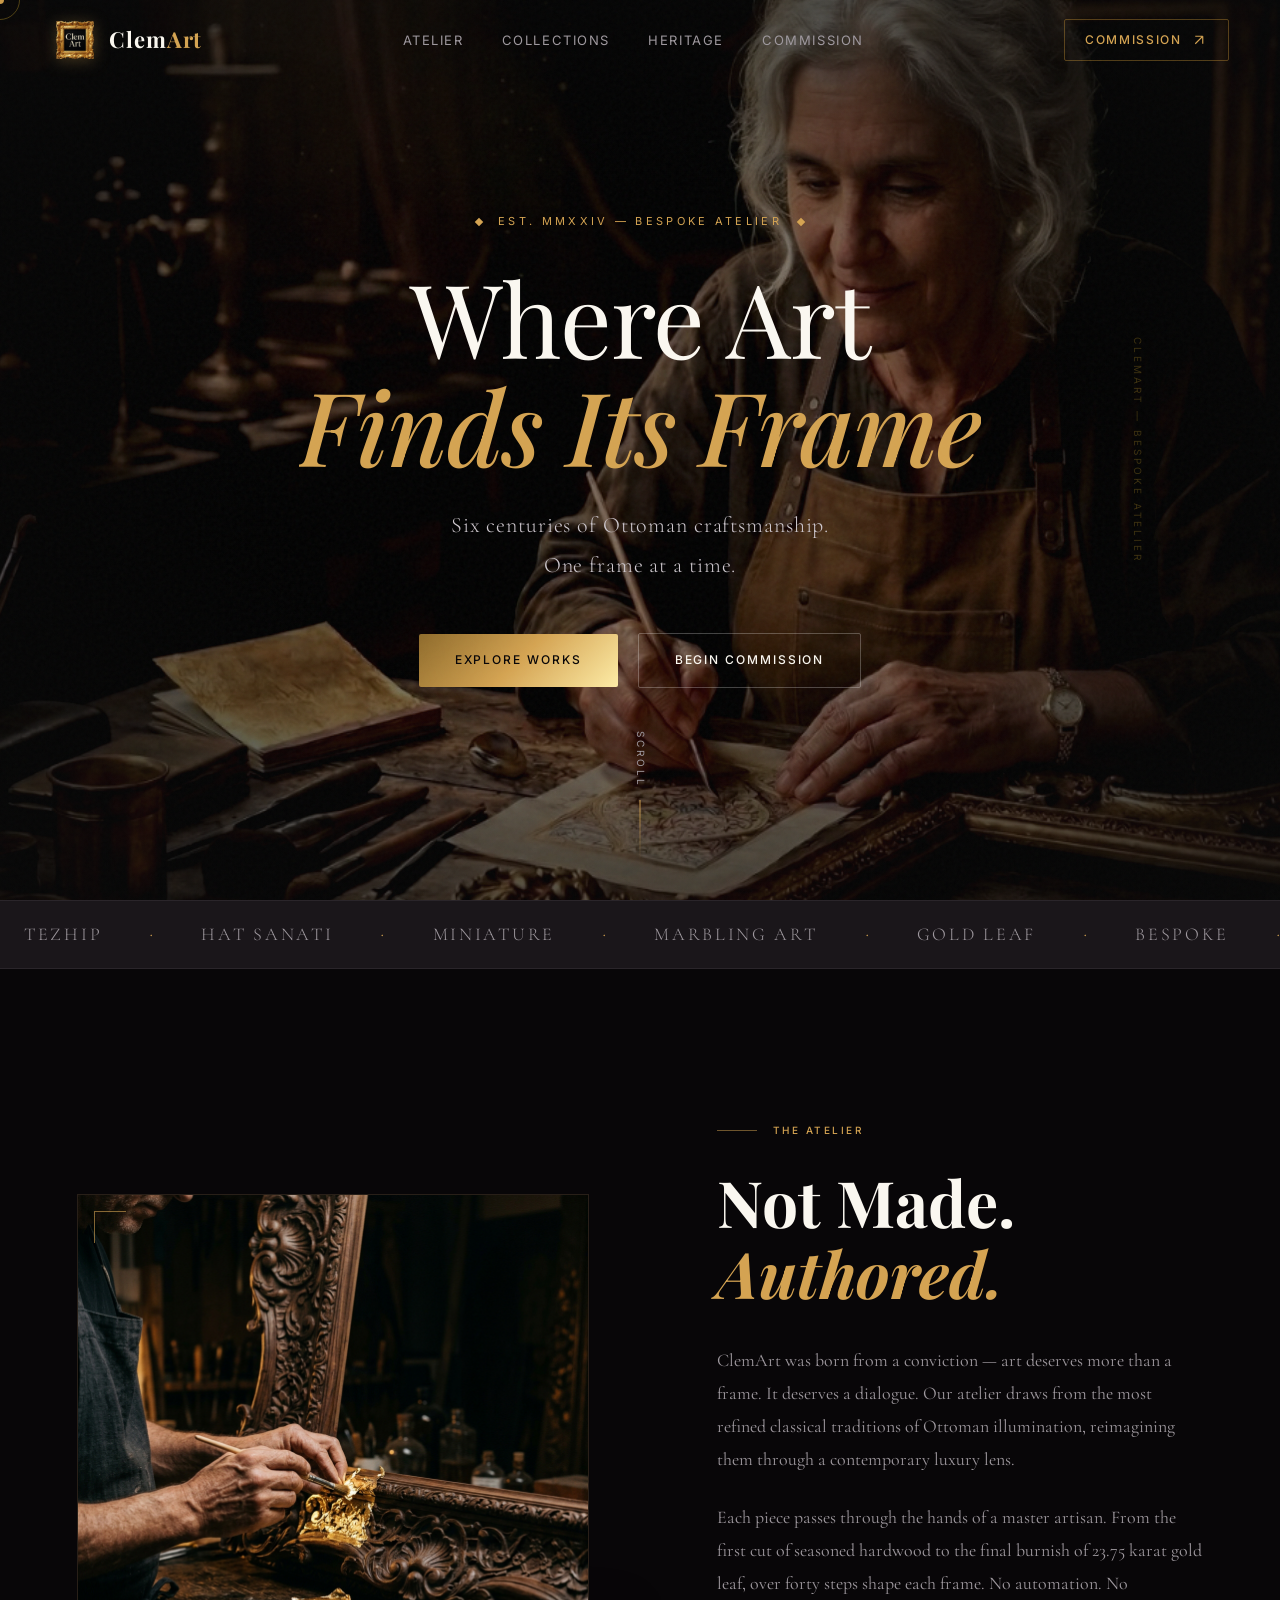
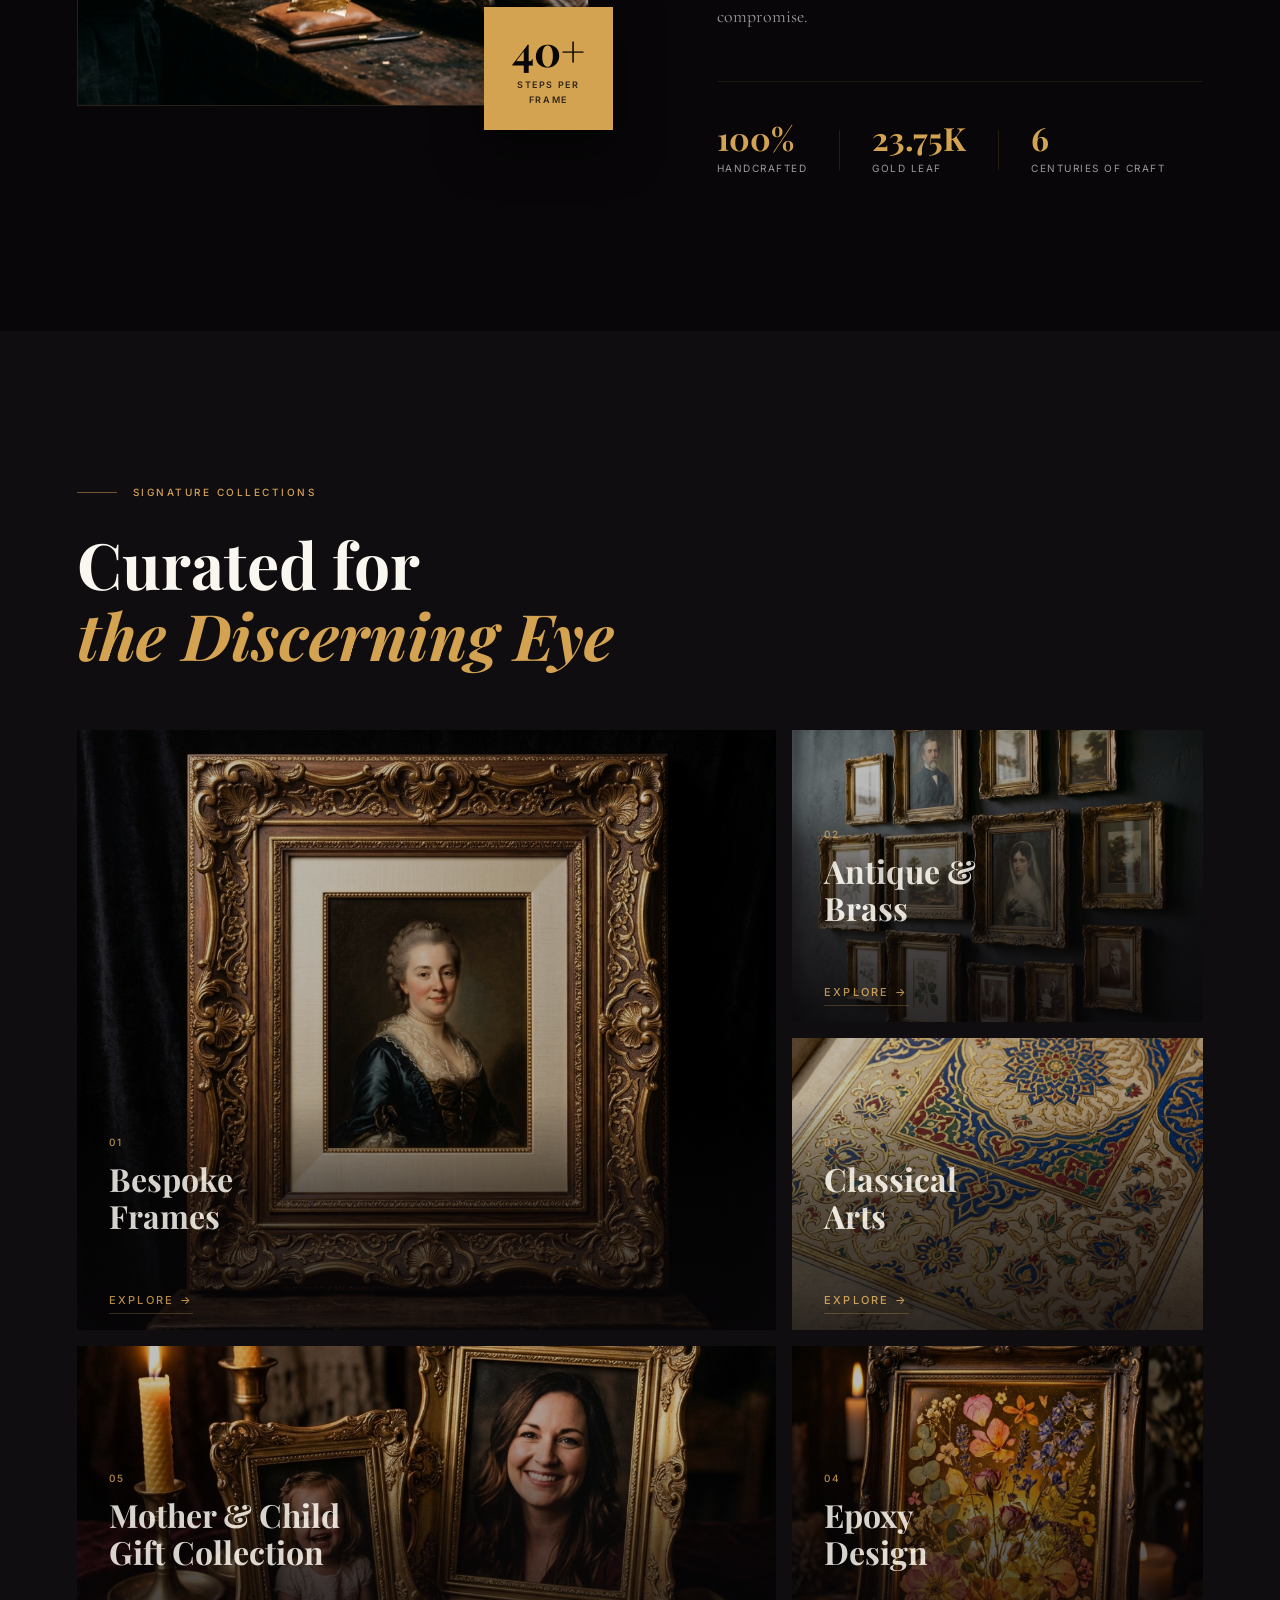
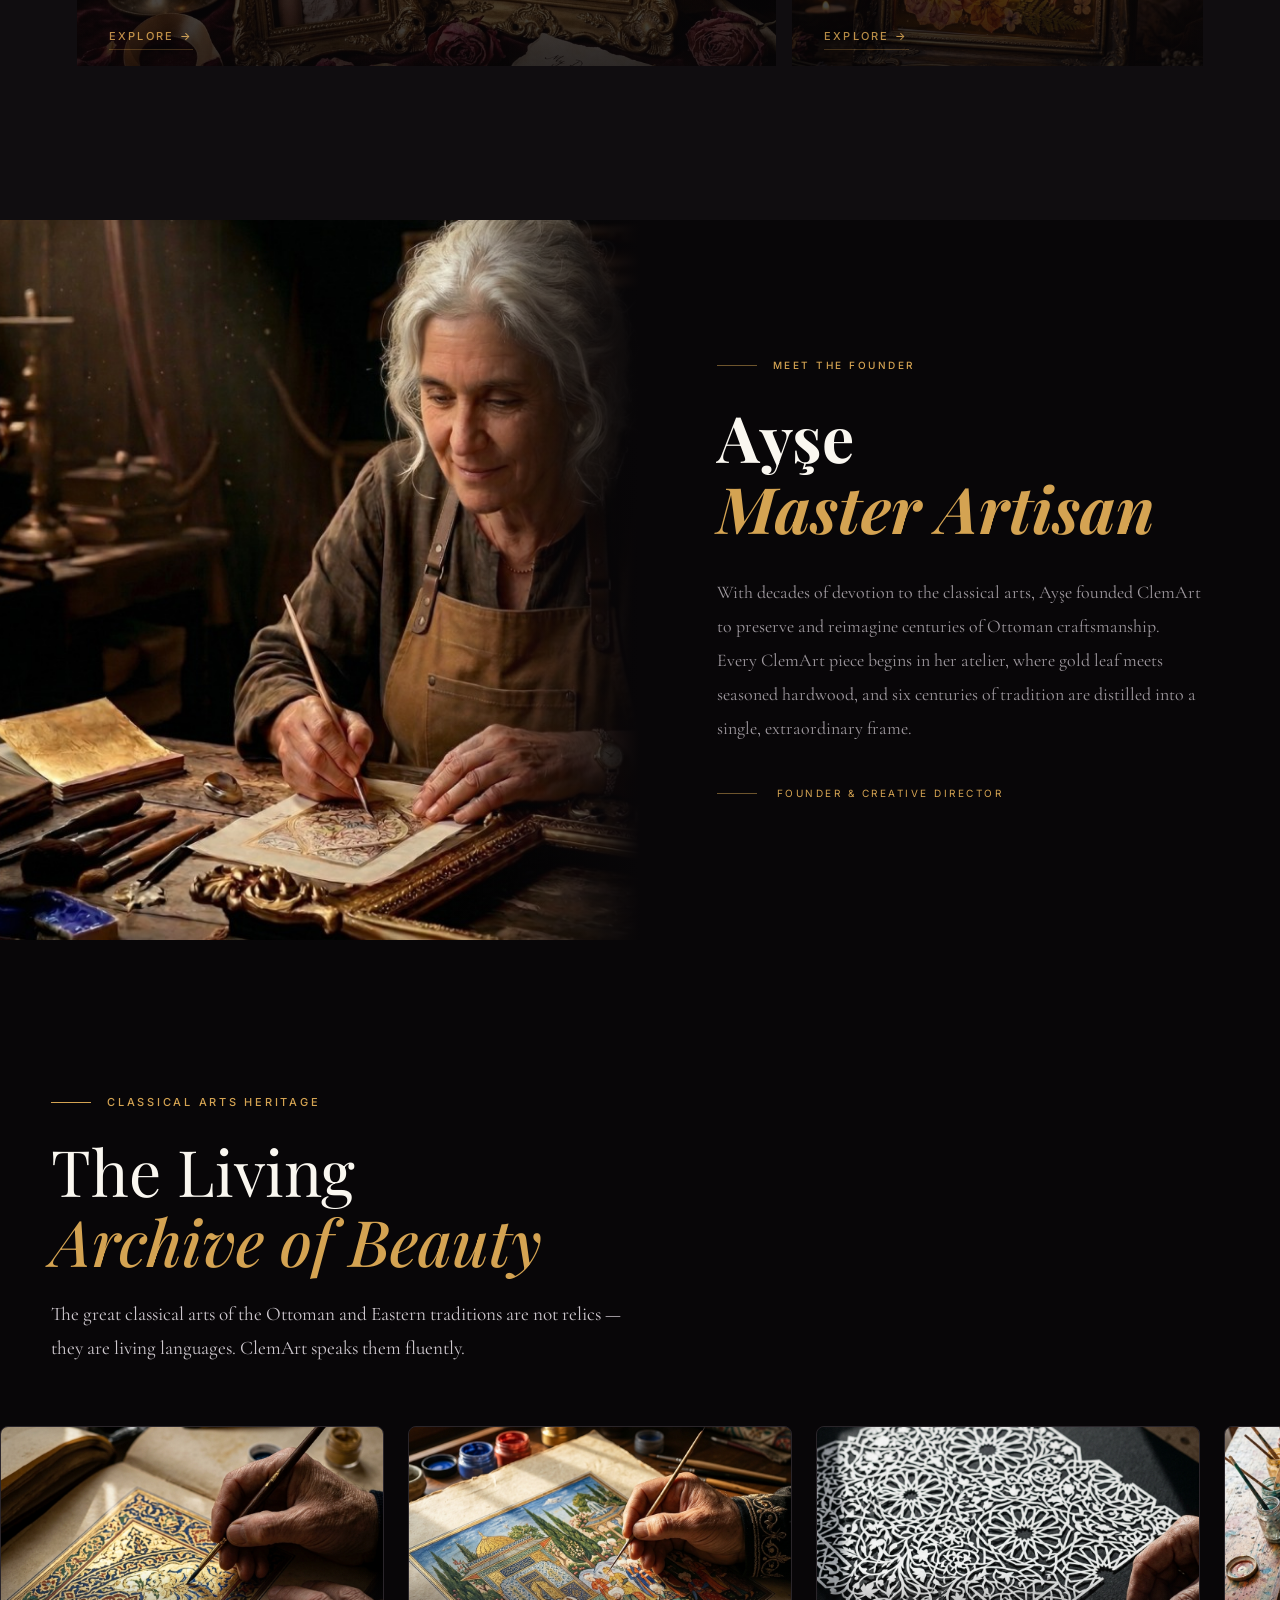
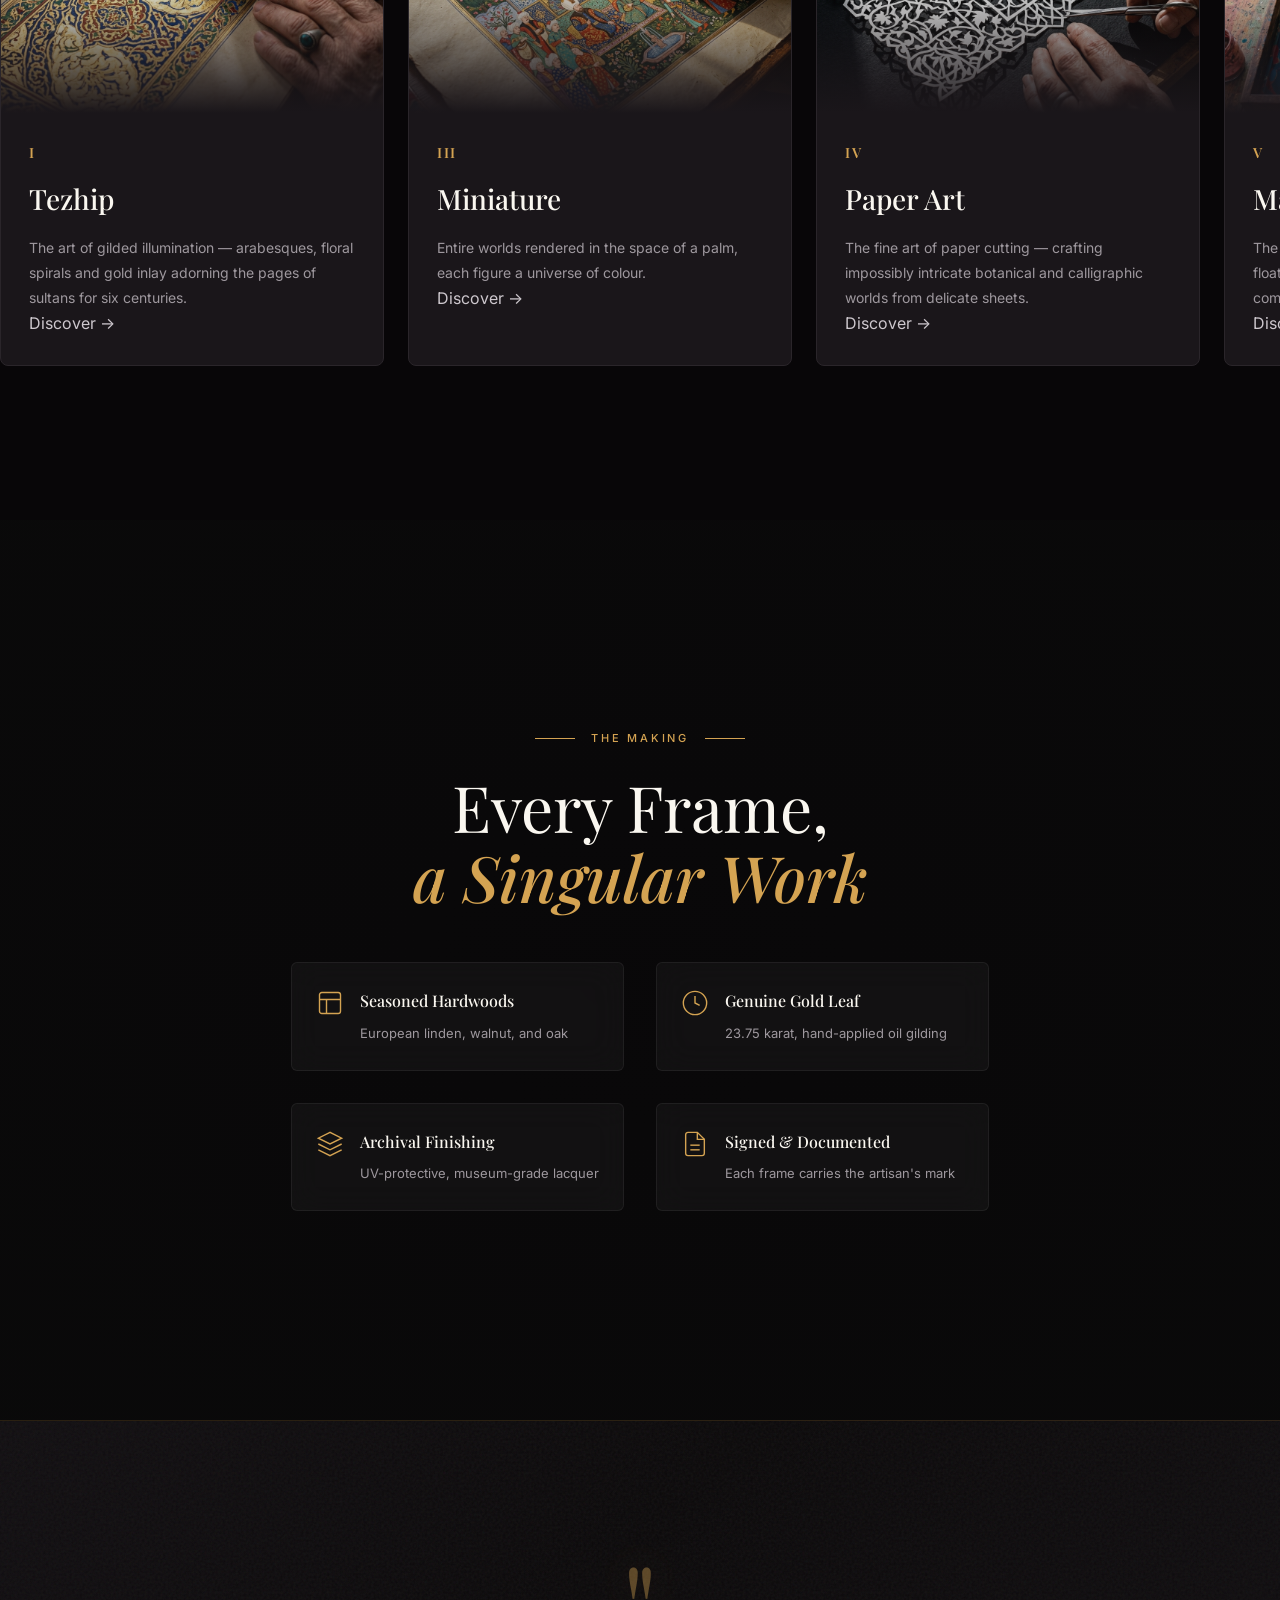
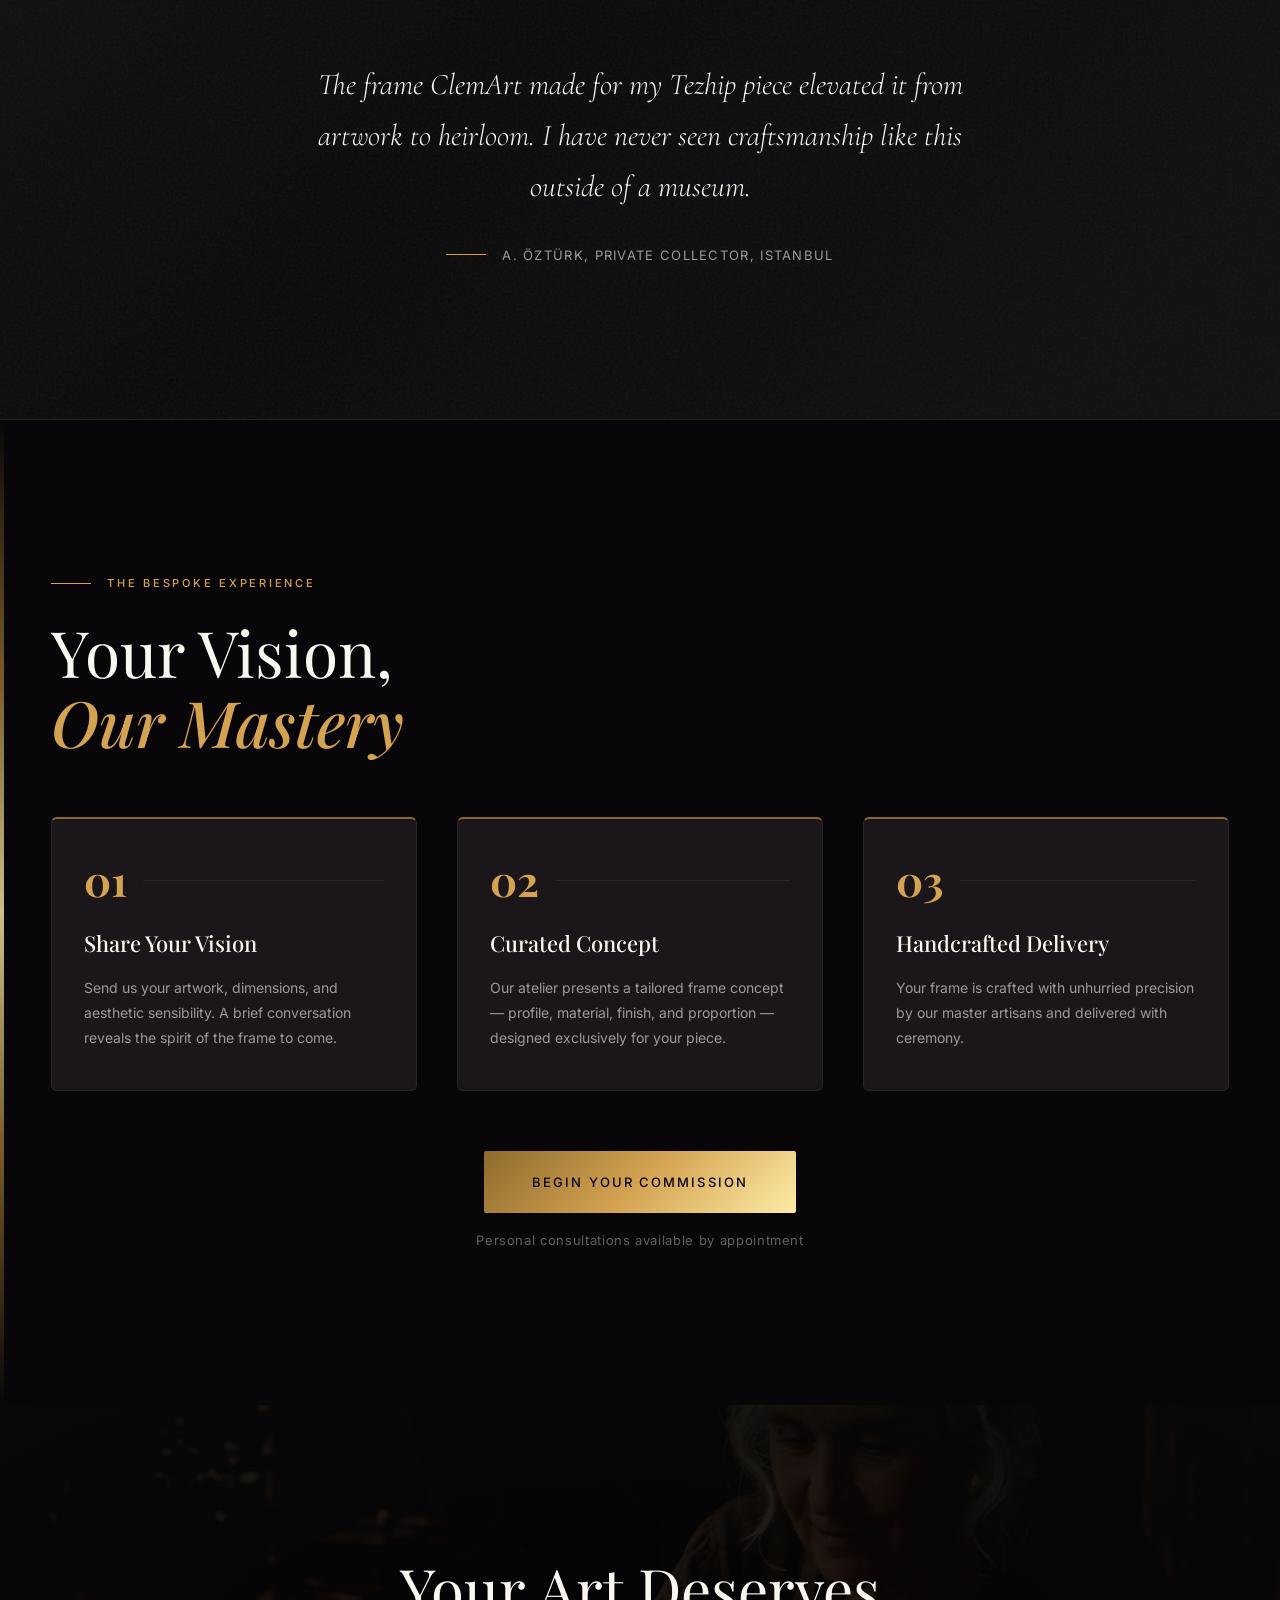
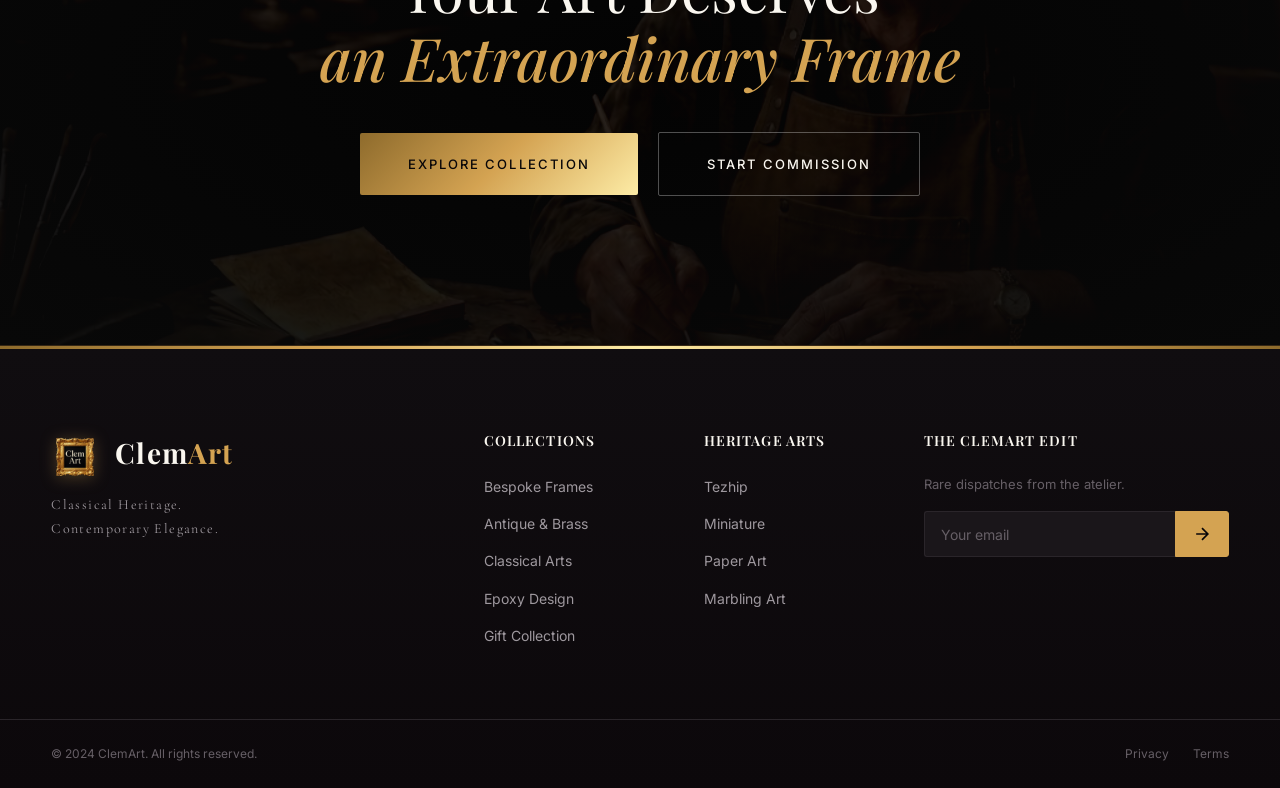
==== commit 8879afbf: "feat: replace heritage card images with premium AI hero images" ====
--- a/index.html
+++ b/index.html
@@ -313,7 +313,7 @@
 
         <div class="heritage__card" id="heritage-tezhip">
           <div class="heritage__card-img">
-            <img src="https://masnuat.com.tr/image/masnuat/banner/tezhip.jpg" alt="Tezhip illumination art" loading="lazy" />
+            <img src="images/tezhip-hero.png" alt="Tezhip illumination art" loading="lazy" />
             <div class="heritage__card-gradient"></div>
           </div>
           <div class="heritage__card-body">
@@ -327,7 +327,7 @@
 
         <div class="heritage__card" id="heritage-miniatur">
           <div class="heritage__card-img">
-            <img src="https://masnuat.com.tr/image/masnuat/urun/ab-mn-3.jpg" alt="Miniature painting" loading="lazy" />
+            <img src="images/miniature-hero.png" alt="Miniature painting" loading="lazy" />
             <div class="heritage__card-gradient"></div>
           </div>
           <div class="heritage__card-body">
@@ -340,7 +340,7 @@
 
         <div class="heritage__card" id="heritage-paper-art">
           <div class="heritage__card-img">
-            <img src="https://masnuat.com.tr/image/masnuat/urun/ag-kat-8.jpg" alt="Paper Art" loading="lazy" />
+            <img src="images/paper-art-hero.png" alt="Paper Art" loading="lazy" />
             <div class="heritage__card-gradient"></div>
           </div>
           <div class="heritage__card-body">
@@ -353,7 +353,7 @@
 
         <div class="heritage__card" id="heritage-marbling-art">
           <div class="heritage__card-img">
-            <img src="https://masnuat.com.tr/image/masnuat/banner/ebru-2.jpg" alt="Marbling Art" loading="lazy" />
+            <img src="images/marbling-hero.png" alt="Marbling Art" loading="lazy" />
             <div class="heritage__card-gradient"></div>
           </div>
           <div class="heritage__card-body">
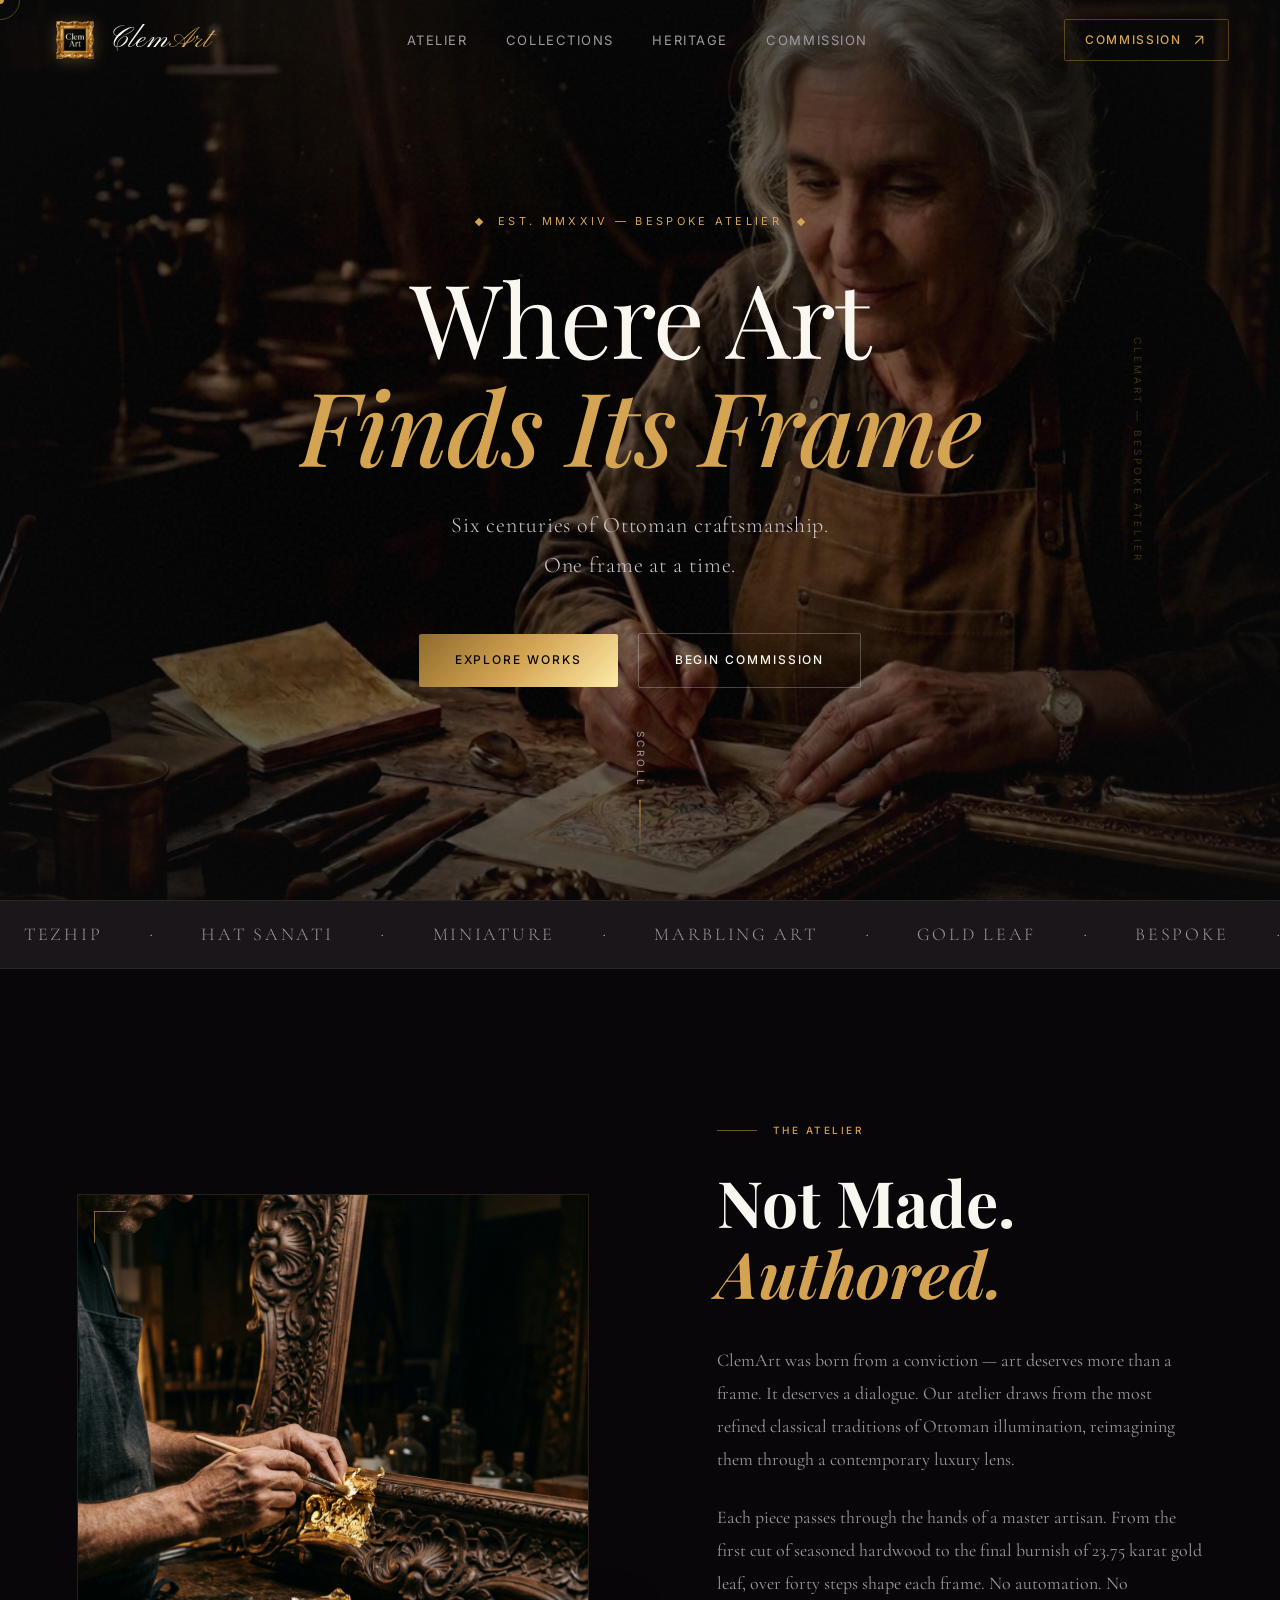
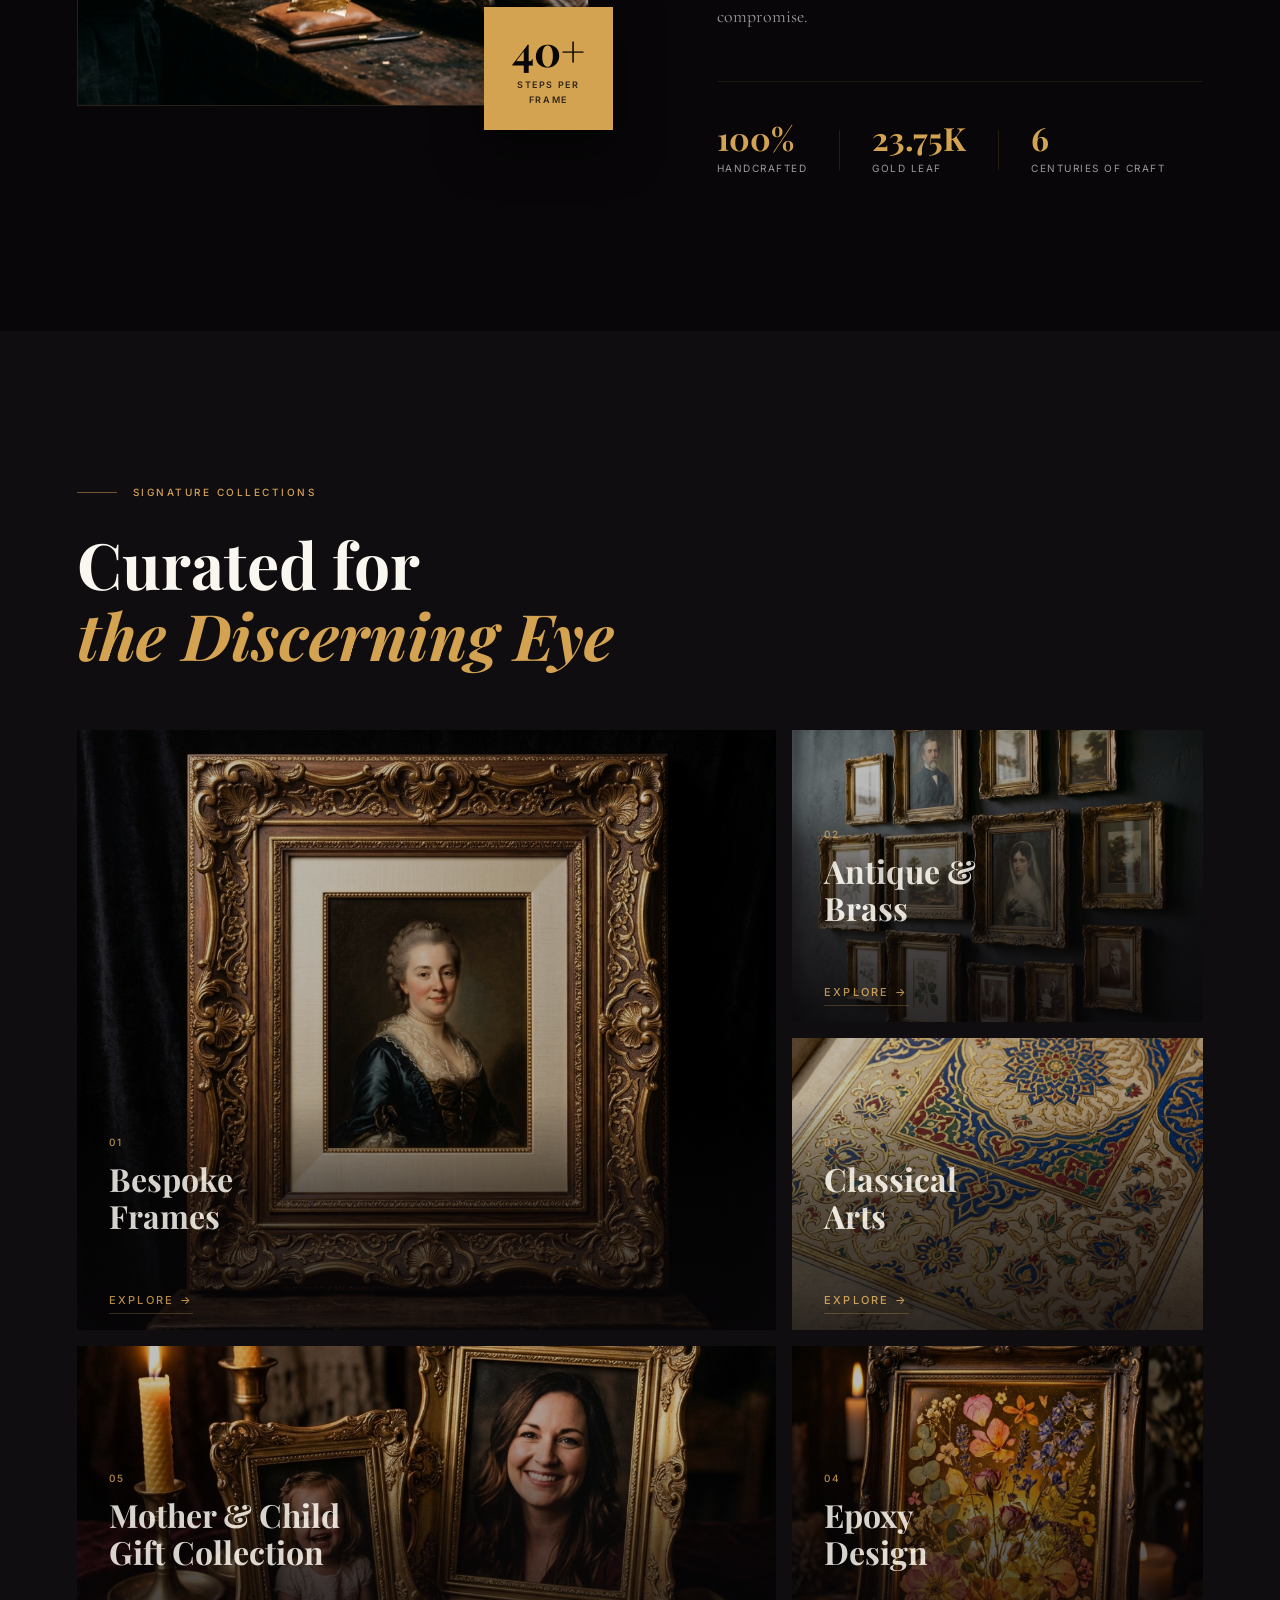
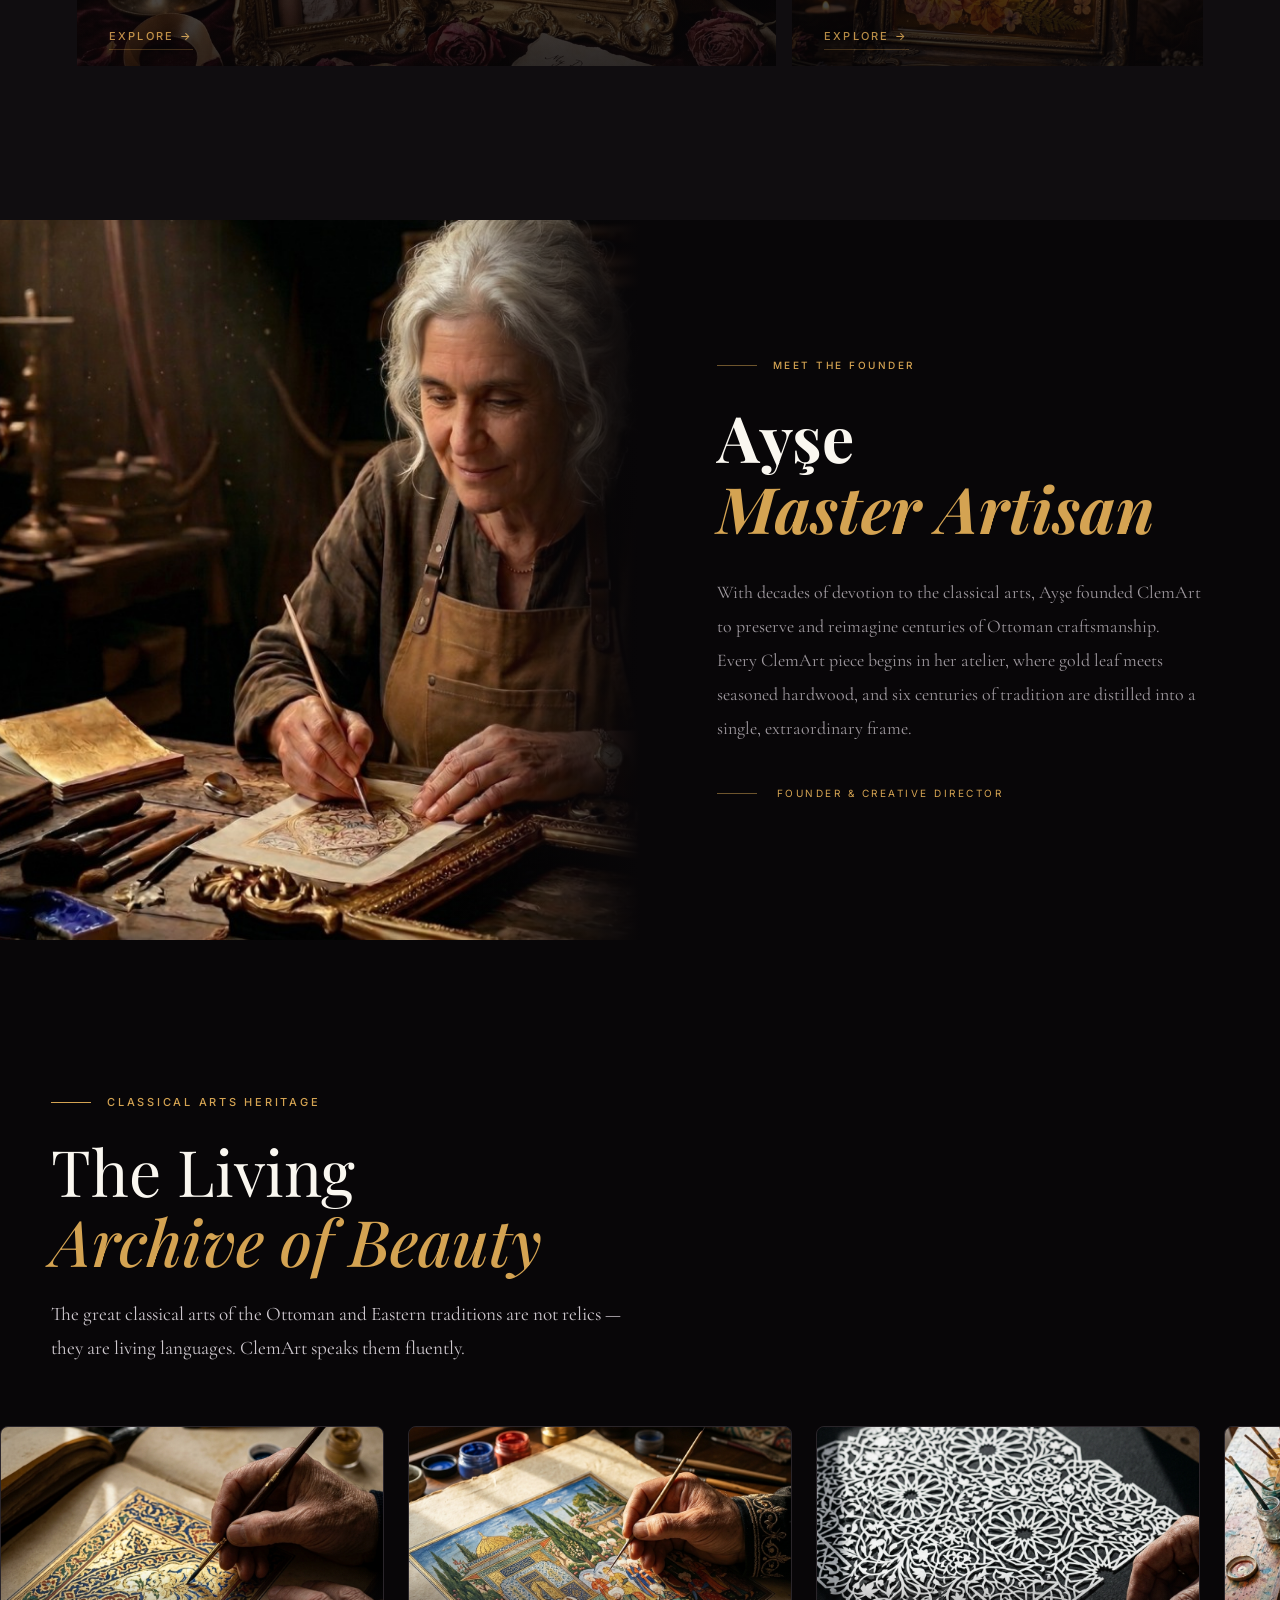
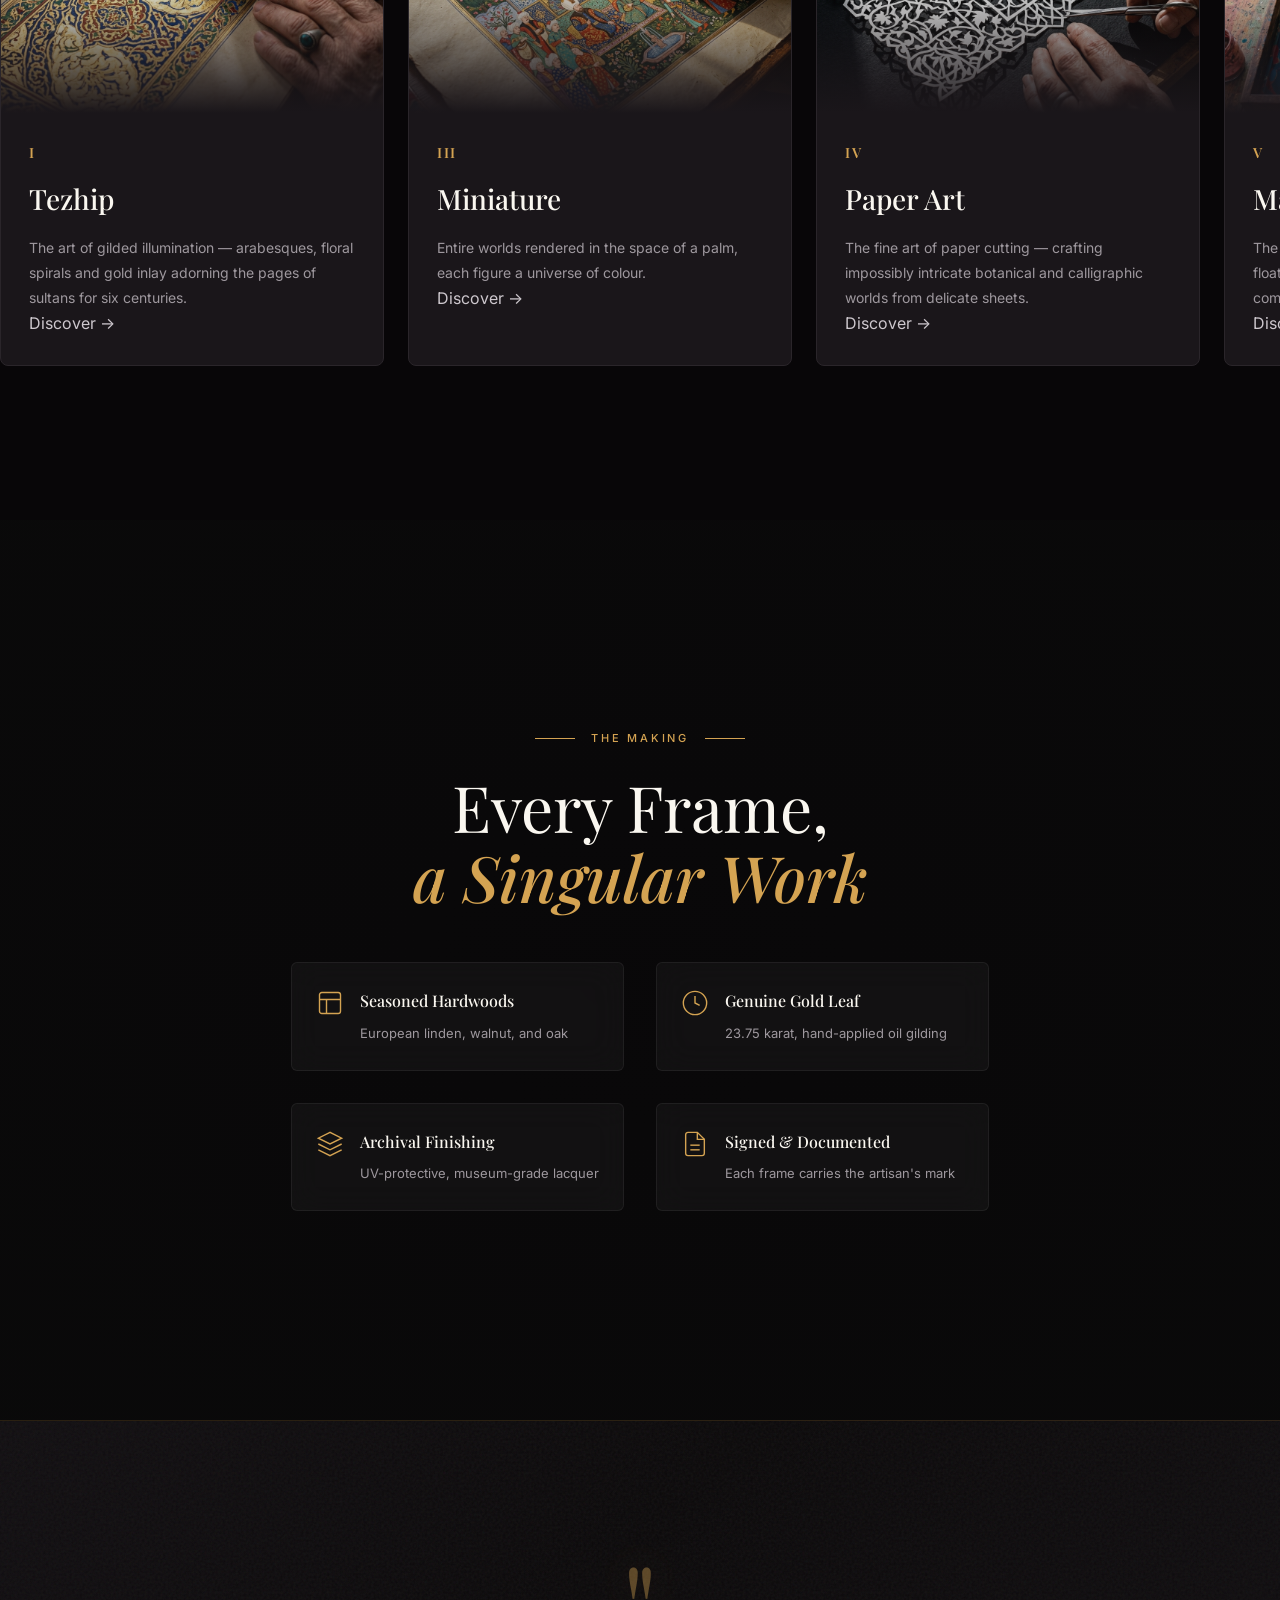
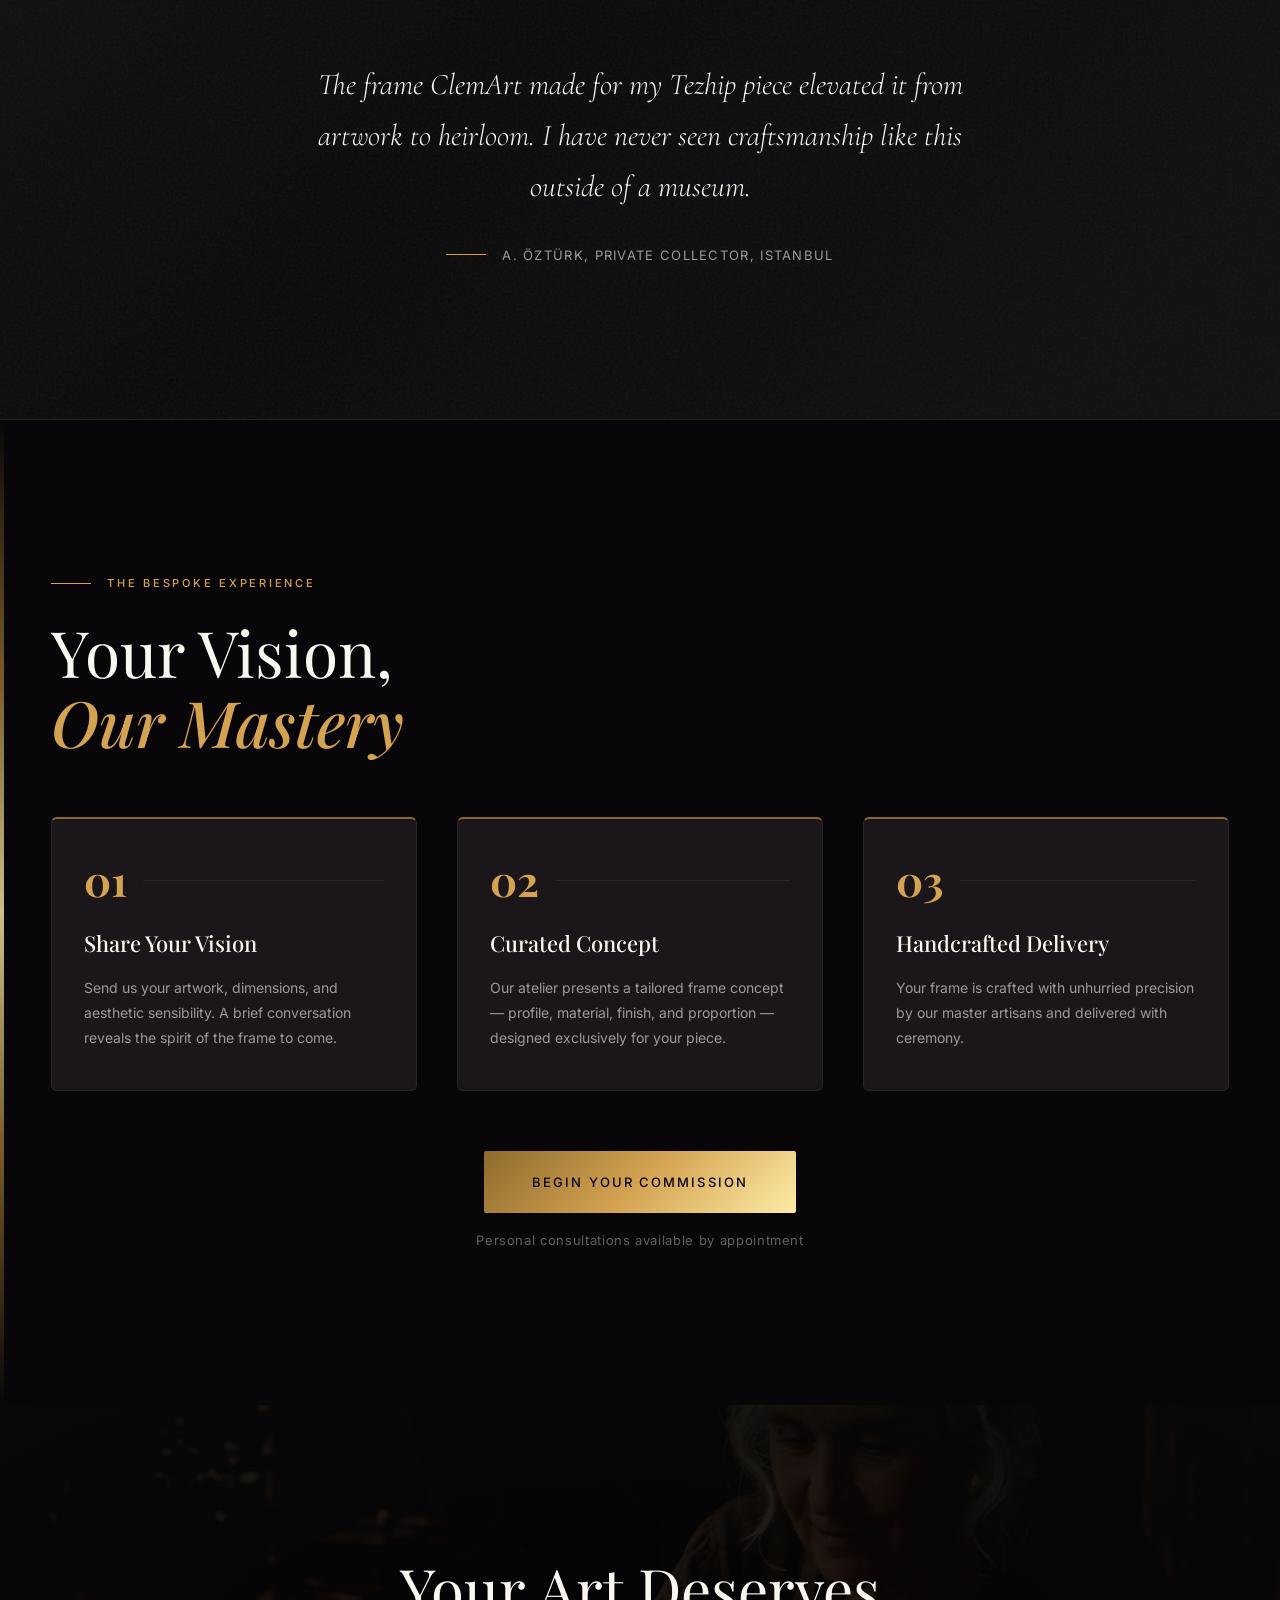
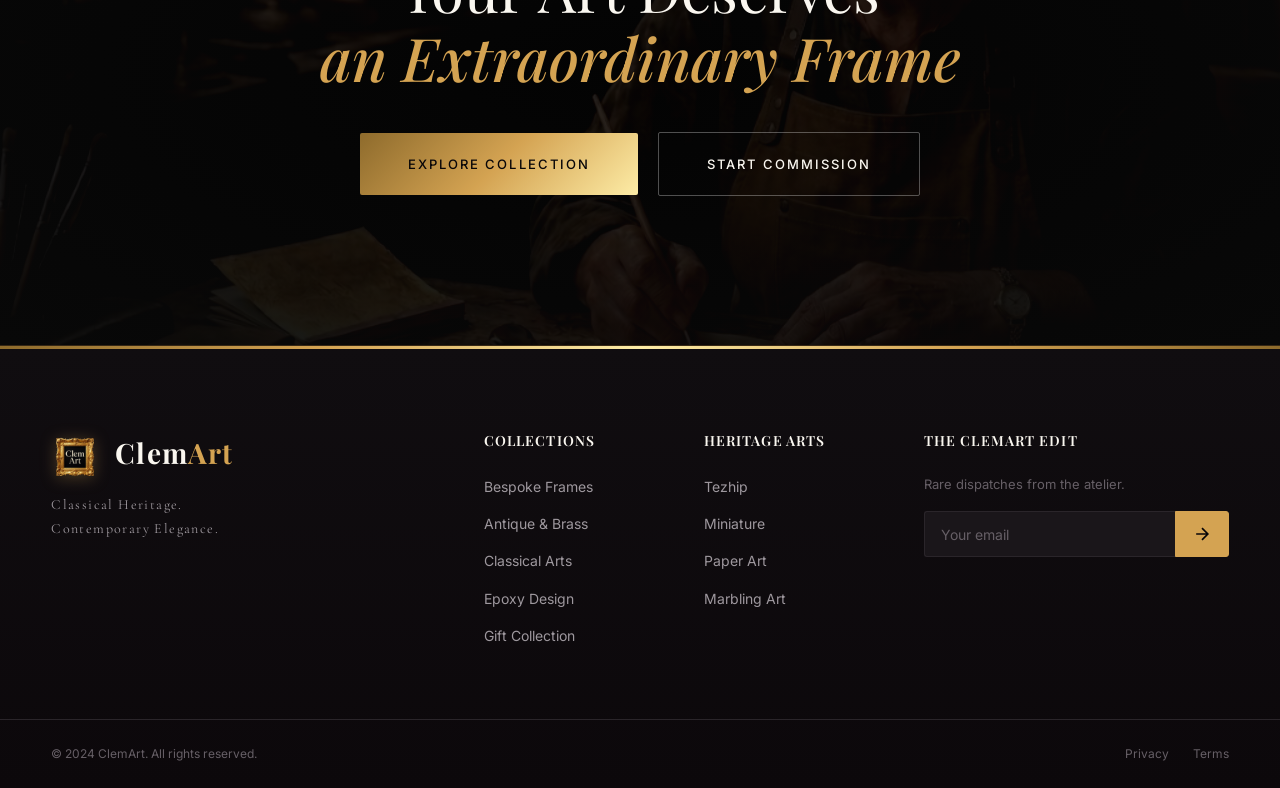
==== commit 5cb4bc51: "feat: logo text updated to Pinyon Script calligraphy font" ====
--- a/index.html
+++ b/index.html
@@ -9,7 +9,7 @@
   <meta property="og:description" content="Where classical heritage meets modern luxury. Handcrafted frames for collectors and connoisseurs." />
   <link rel="preconnect" href="https://fonts.googleapis.com" />
   <link rel="preconnect" href="https://fonts.gstatic.com" crossorigin />
-  <link href="https://fonts.googleapis.com/css2?family=Playfair+Display:ital,wght@0,400;0,500;0,700;0,900;1,400;1,700&family=Inter:wght@200;300;400;500&family=Cormorant+Garamond:ital,wght@0,300;0,400;1,300;1,400&display=swap" rel="stylesheet" />
+  <link href="https://fonts.googleapis.com/css2?family=Pinyon+Script&family=Playfair+Display:ital,wght@0,400;0,500;0,700;0,900;1,400;1,700&family=Inter:wght@200;300;400;500&family=Cormorant+Garamond:ital,wght@0,300;0,400;1,300;1,400&display=swap" rel="stylesheet" />
   <link rel="stylesheet" href="style.css" />
   <link rel="stylesheet" href="premium.css" />
 </head>
--- a/style.css
+++ b/style.css
@@ -247,11 +247,12 @@
 }
 
 .nav__logo-text {
-  font-family: var(--font-display);
-  font-size: 22px;
-  font-weight: 700;
-  color: var(--white);
-  letter-spacing: 0.04em;
+  font-family: 'Pinyon Script', 'Great Vibes', cursive;
+  font-size: 30px;
+  font-weight: 400;
+  color: var(--white);
+  letter-spacing: 0.02em;
+  line-height: 1;
 }
 
 .nav__links {
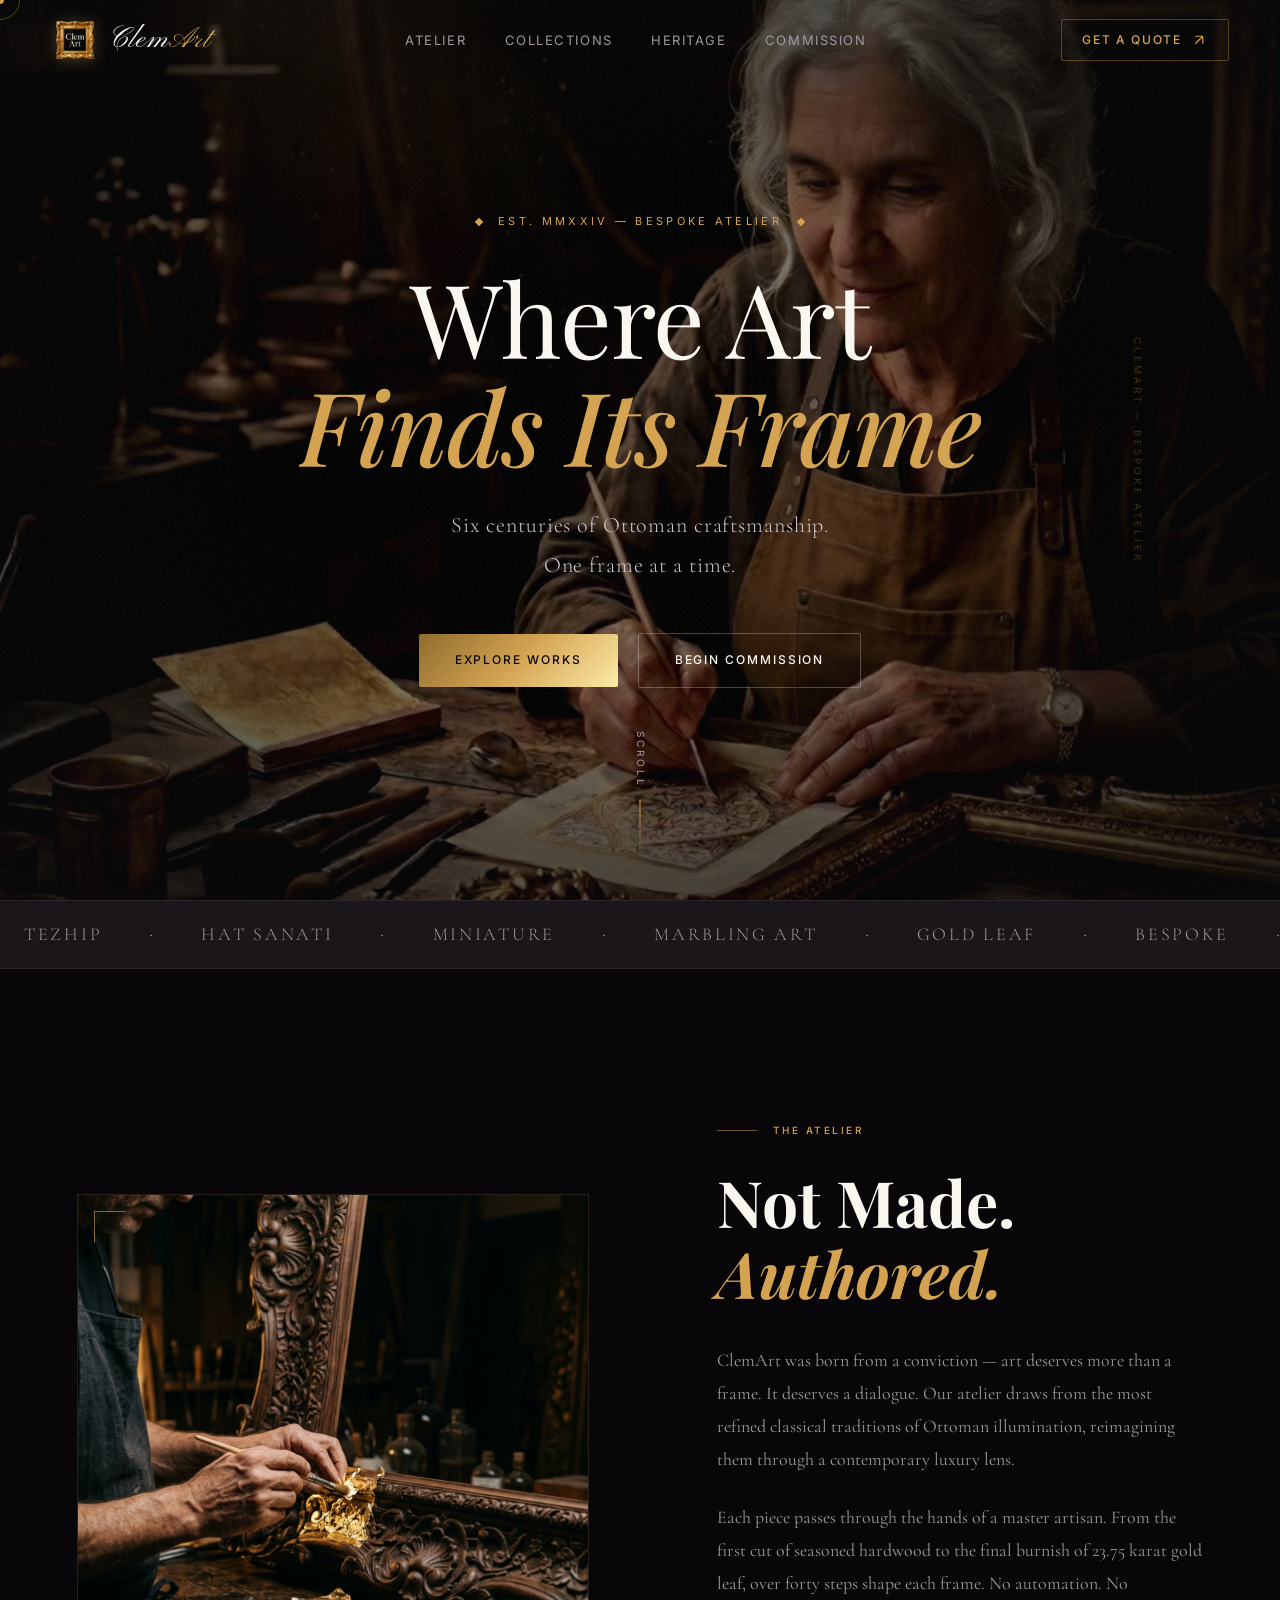
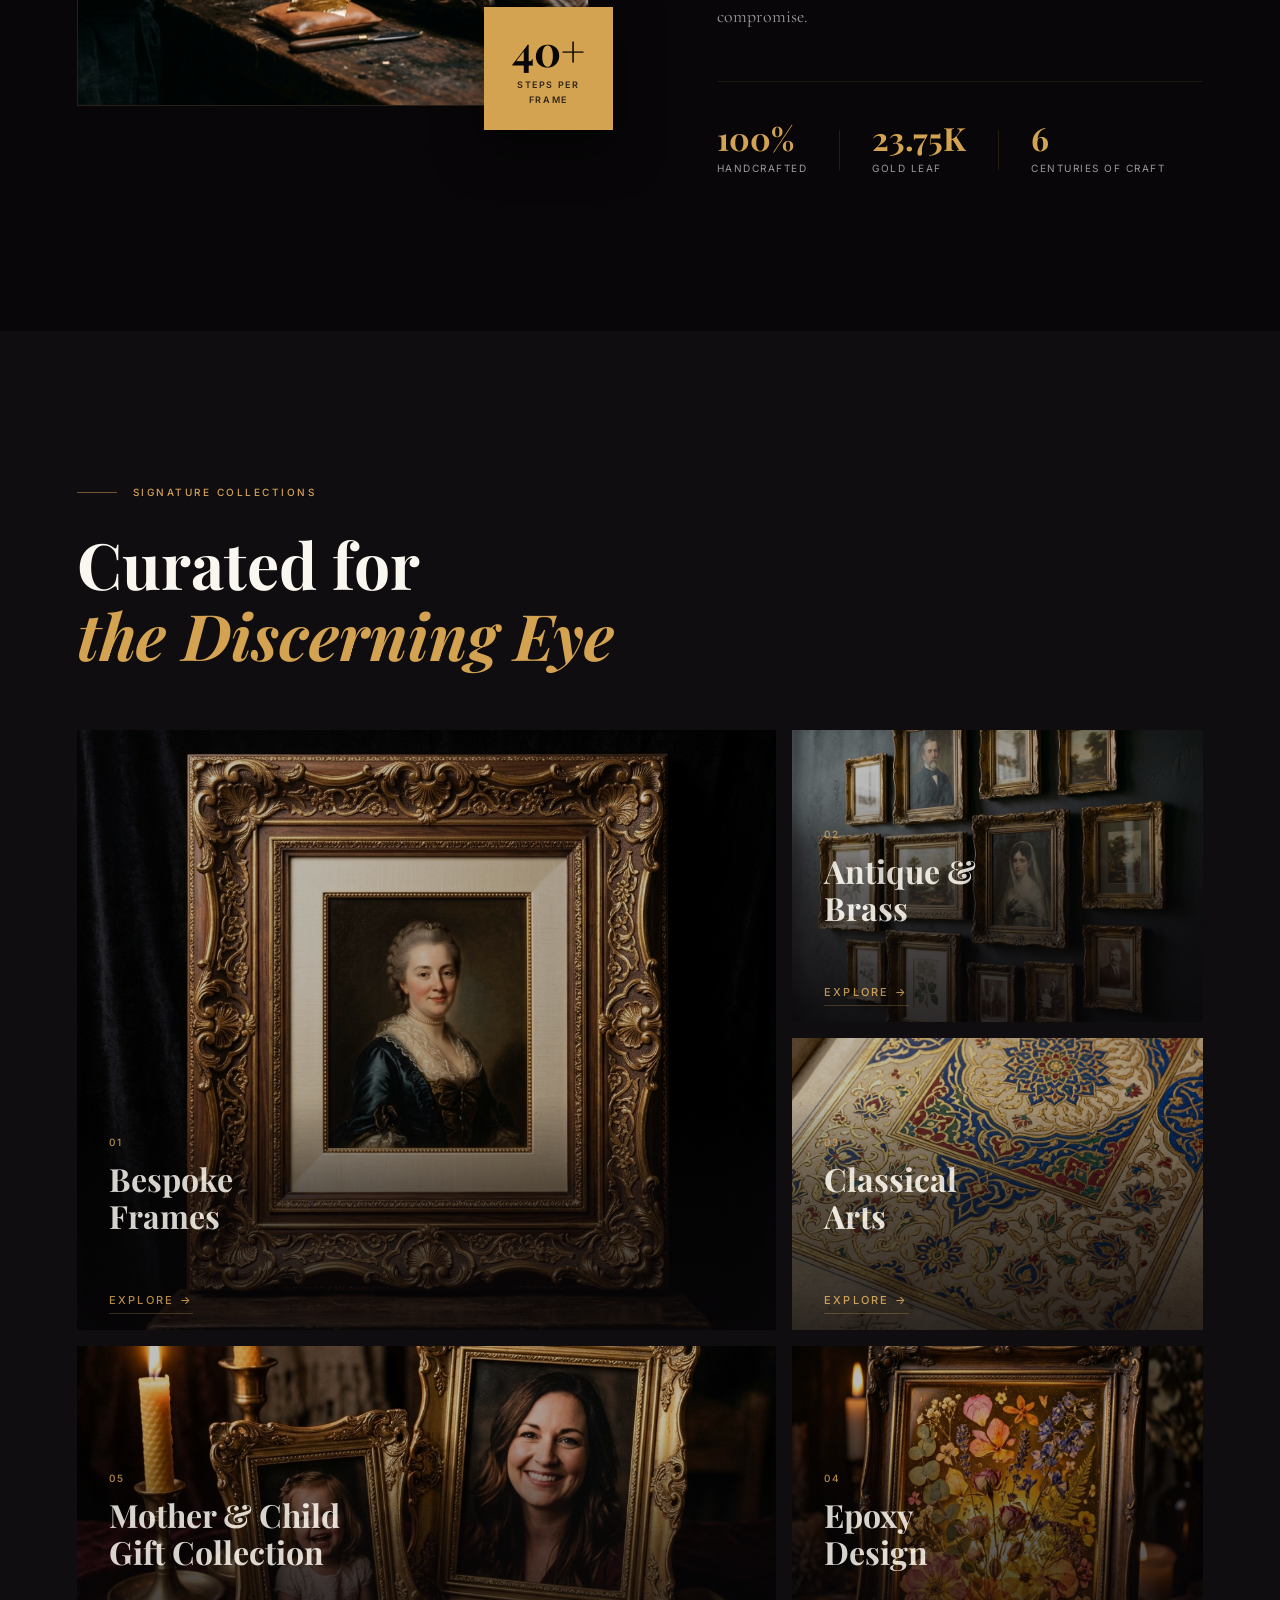
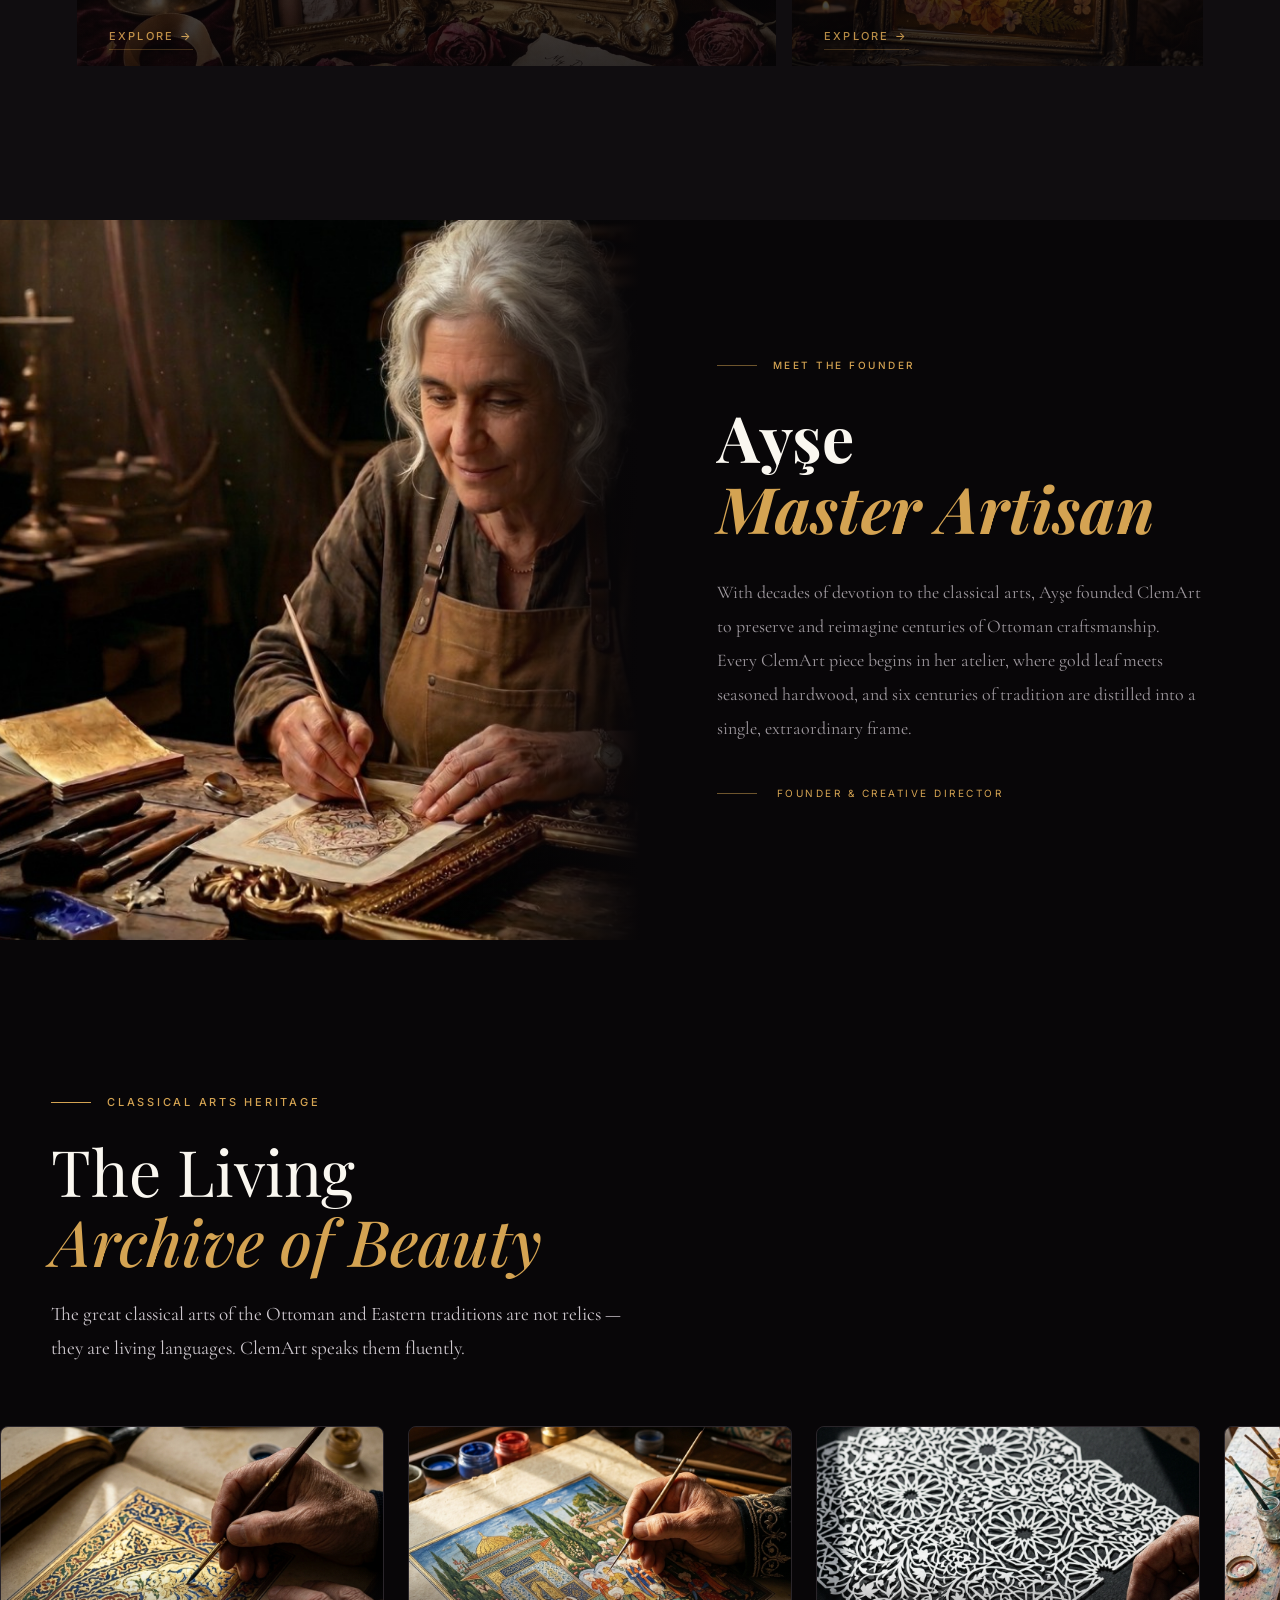
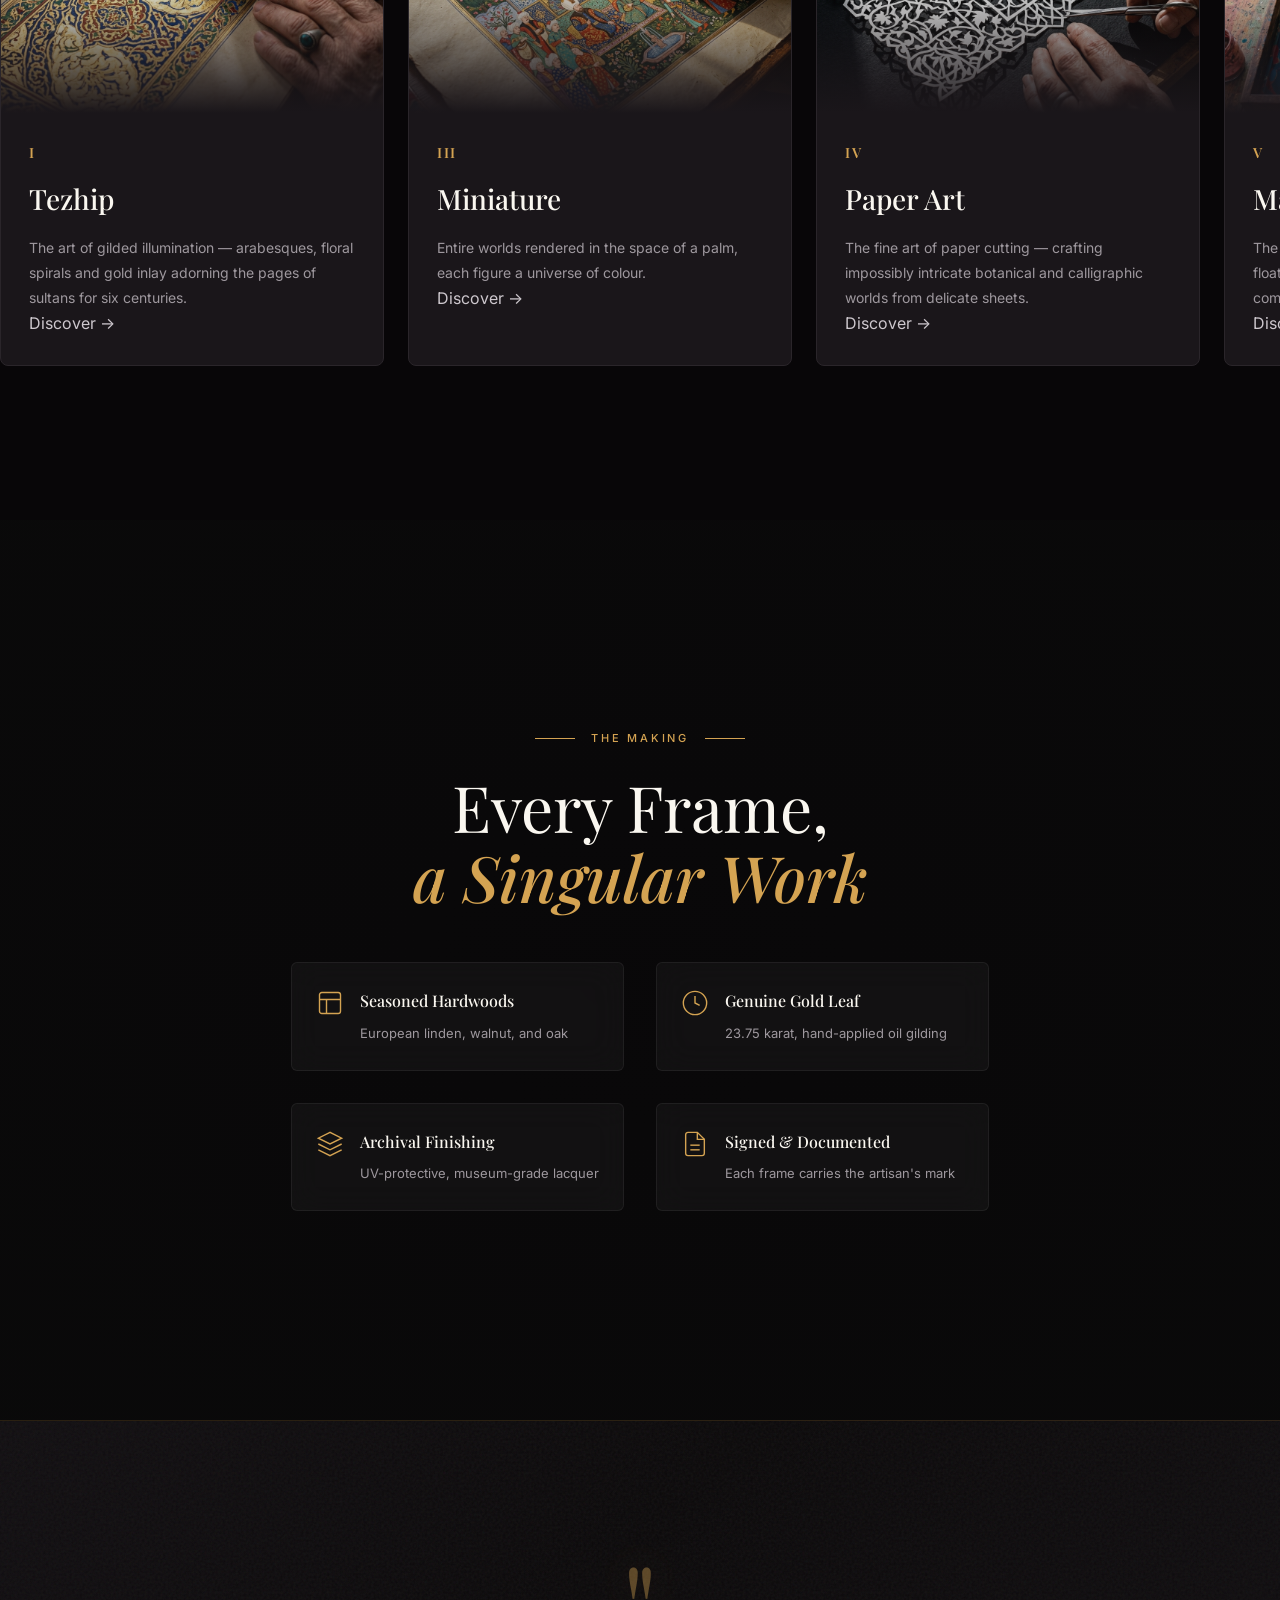
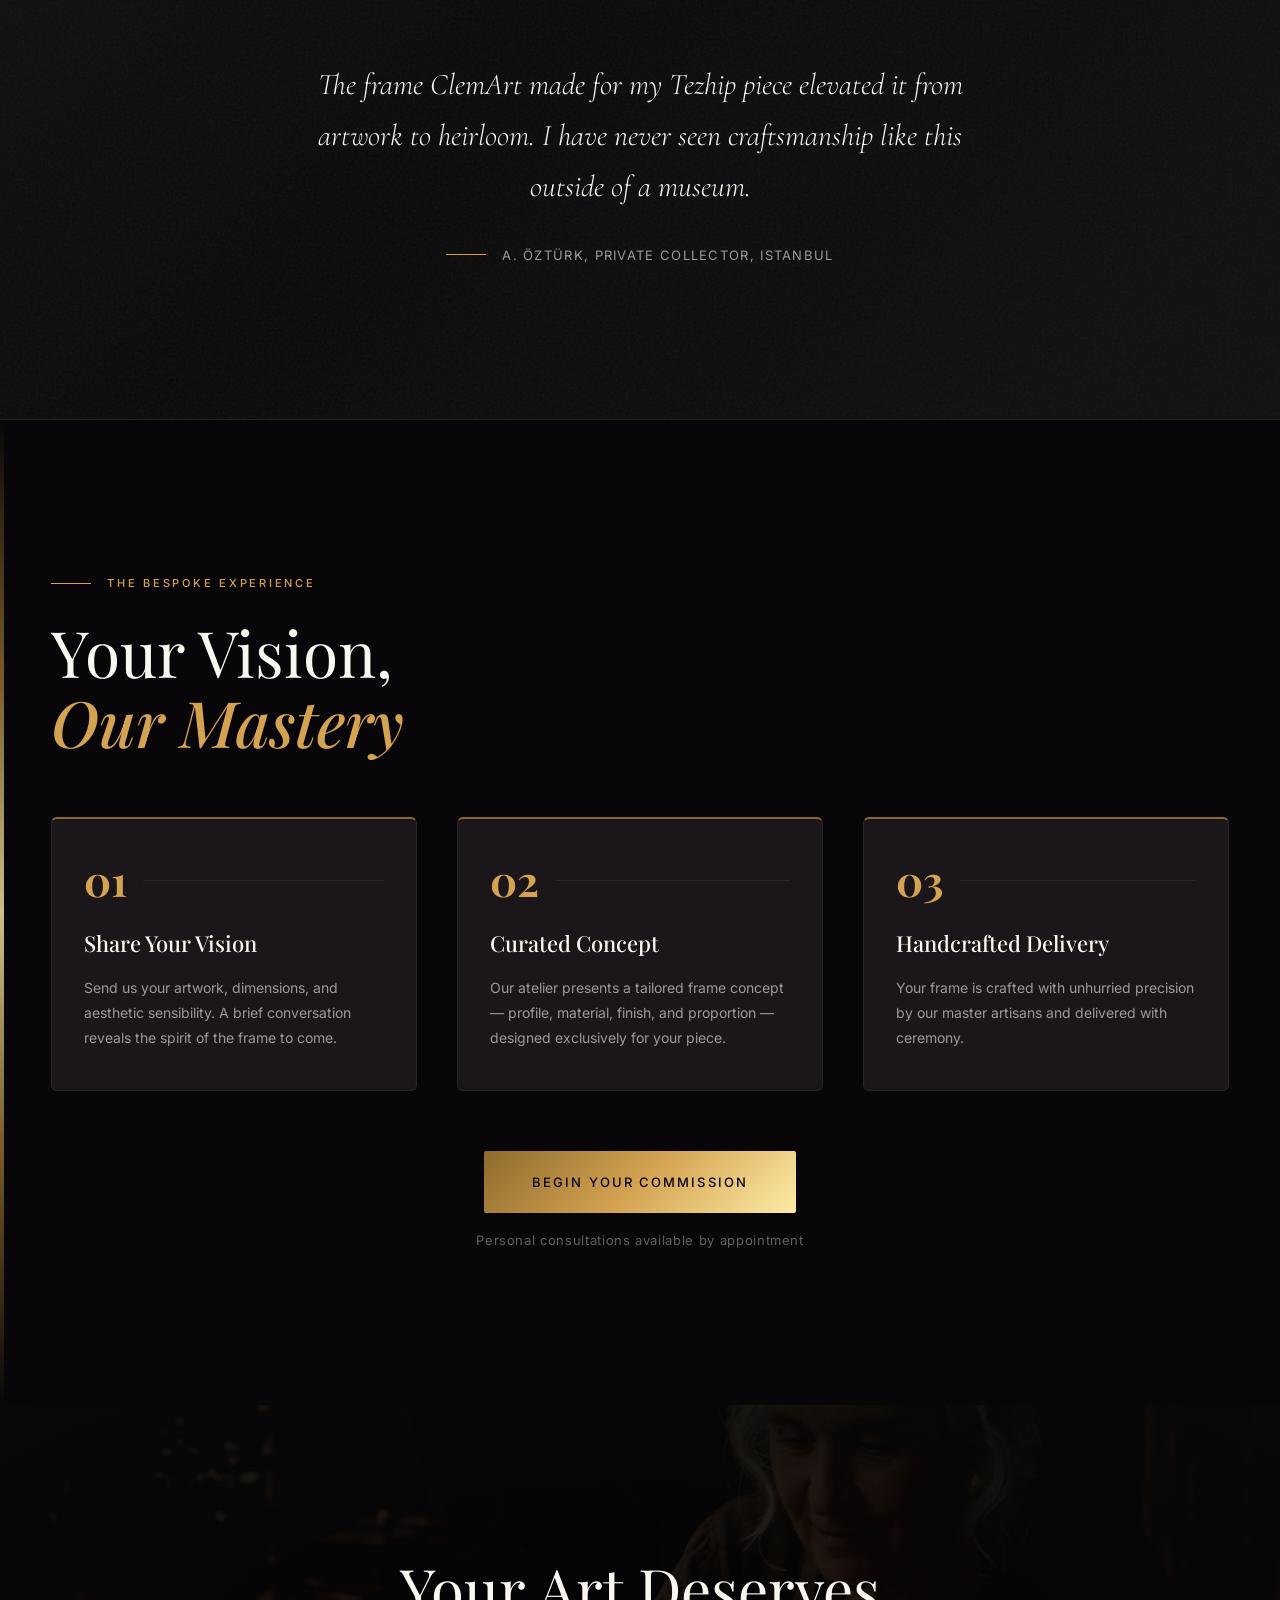
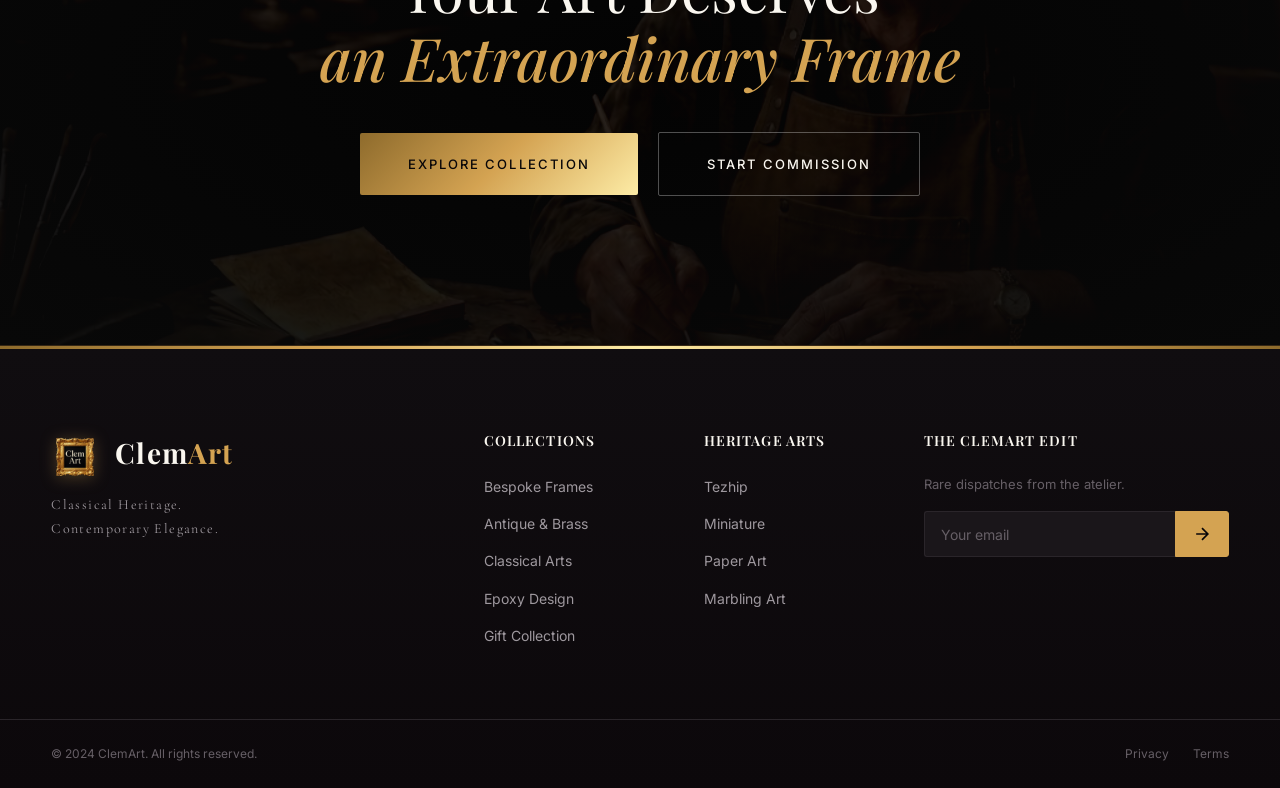
==== commit 3f4f1d2e: "feat: Get a Quote page — 4-step premium form with artwork upload, style picker, dropdowns" ====
--- a/index.html
+++ b/index.html
@@ -45,8 +45,8 @@
         <li><a href="#commission" class="nav__link">Commission</a></li>
       </ul>
       <div class="nav__actions">
-        <a href="#commission" class="nav__cta" id="nav-cta">
-          <span>Commission</span>
+        <a href="get-a-quote.html" class="nav__cta" id="nav-cta">
+          <span>Get a Quote</span>
           <svg width="18" height="18" viewBox="0 0 24 24" fill="none" stroke="currentColor" stroke-width="1.5"><path d="M7 17L17 7M17 7H7M17 7V17"/></svg>
         </a>
         <button class="nav__burger" id="nav-burger" aria-label="Open menu" aria-expanded="false">
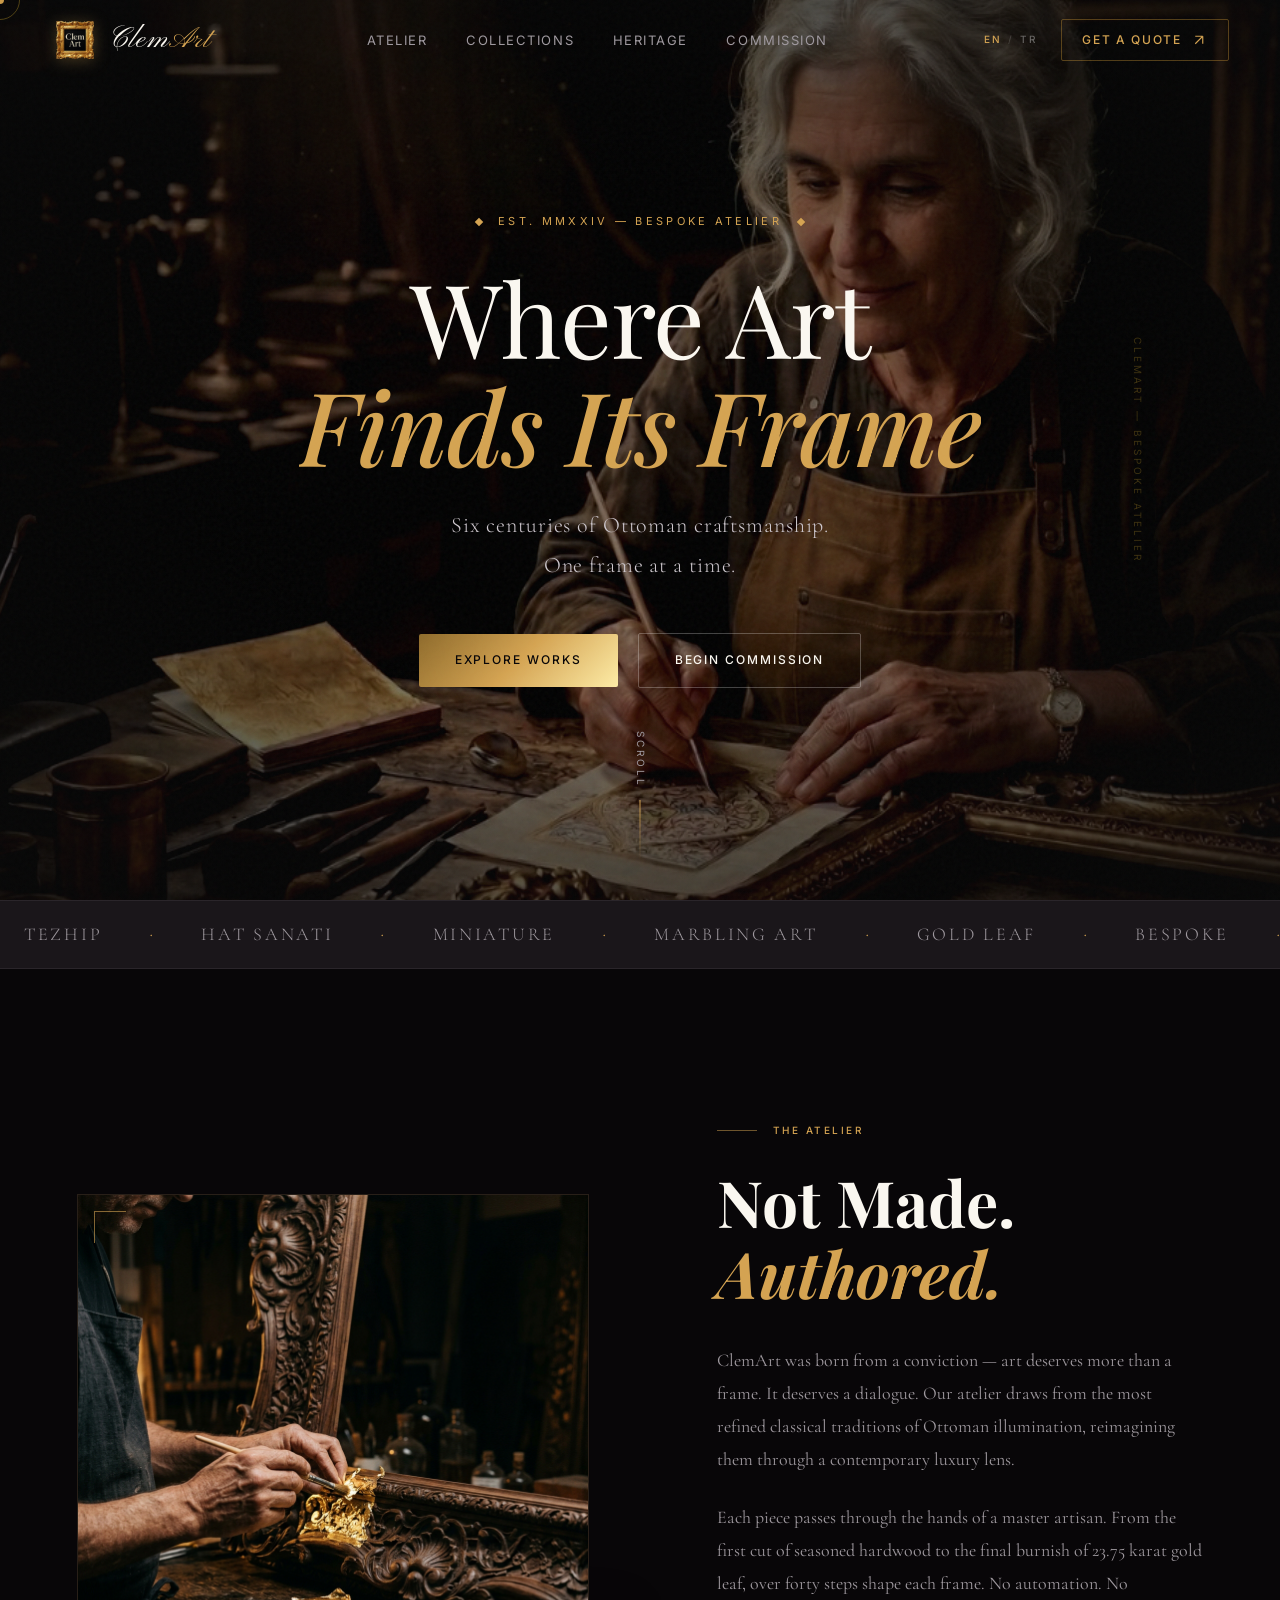
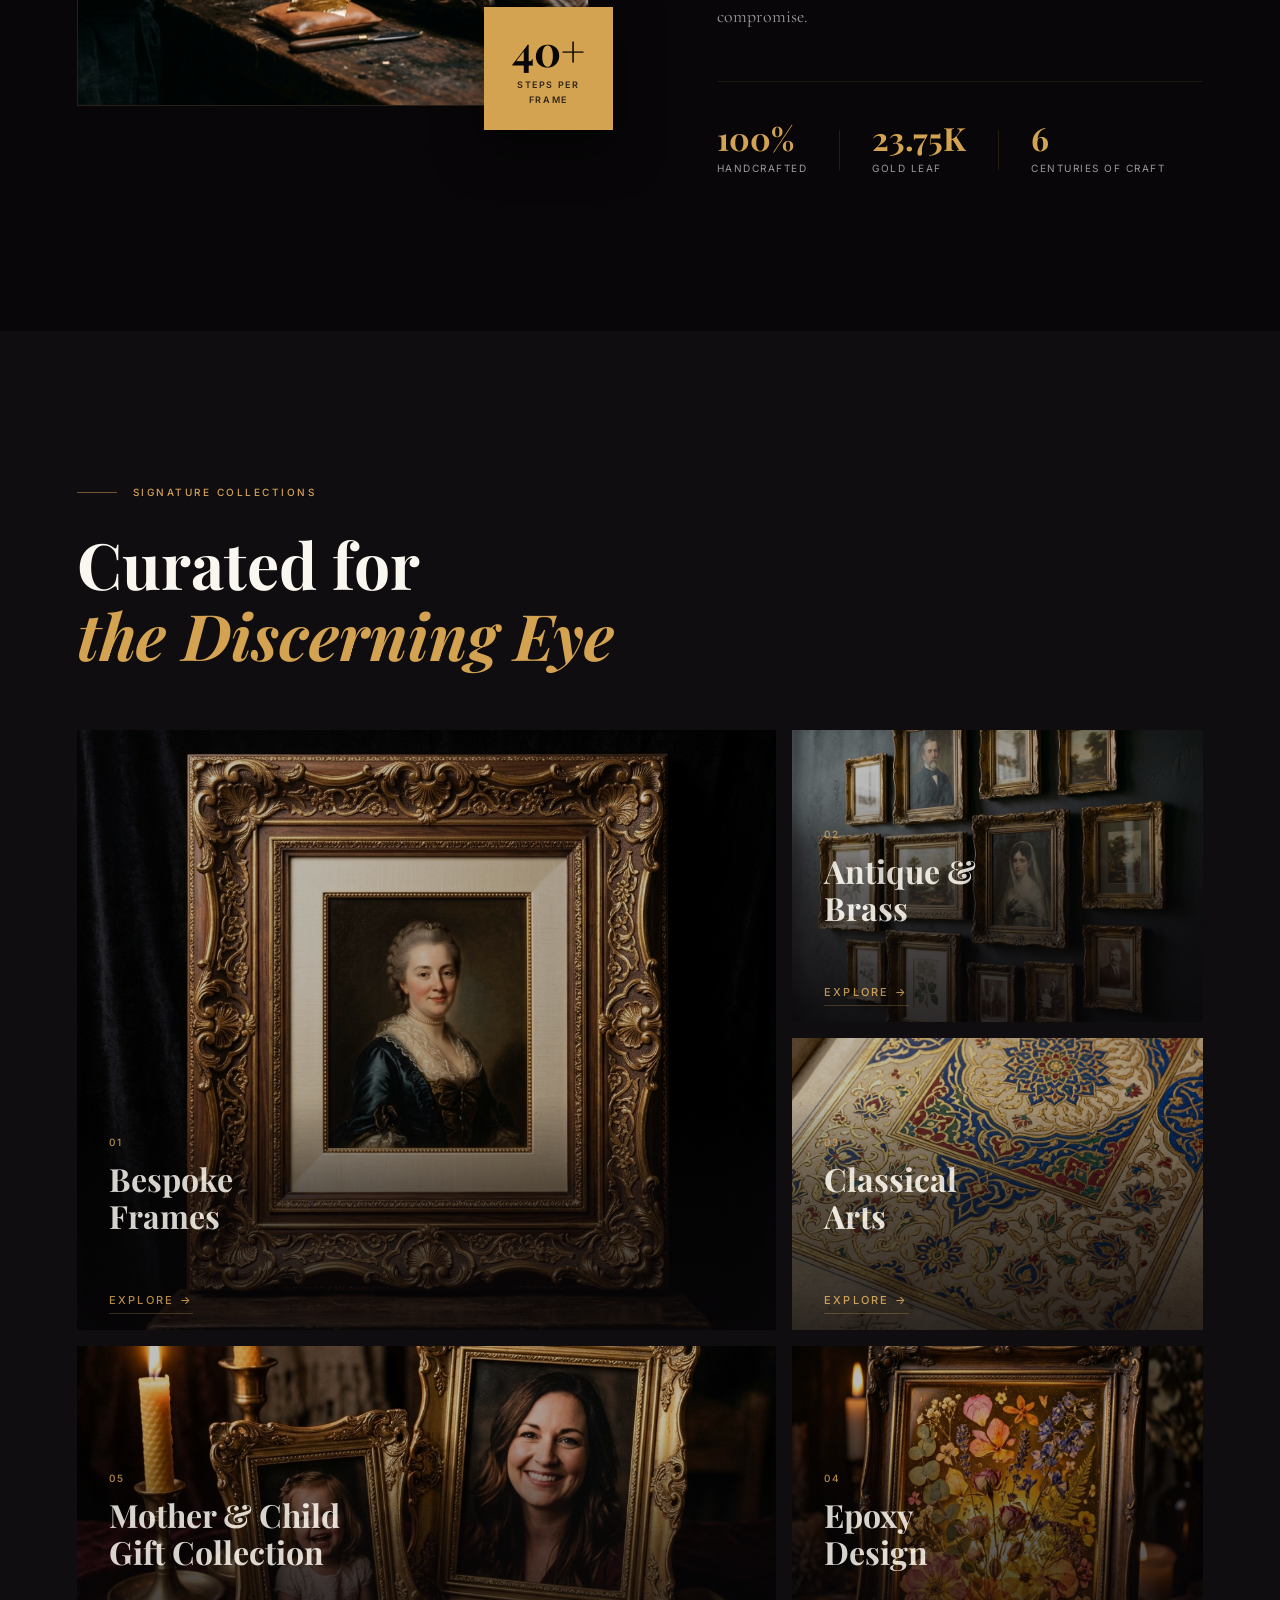
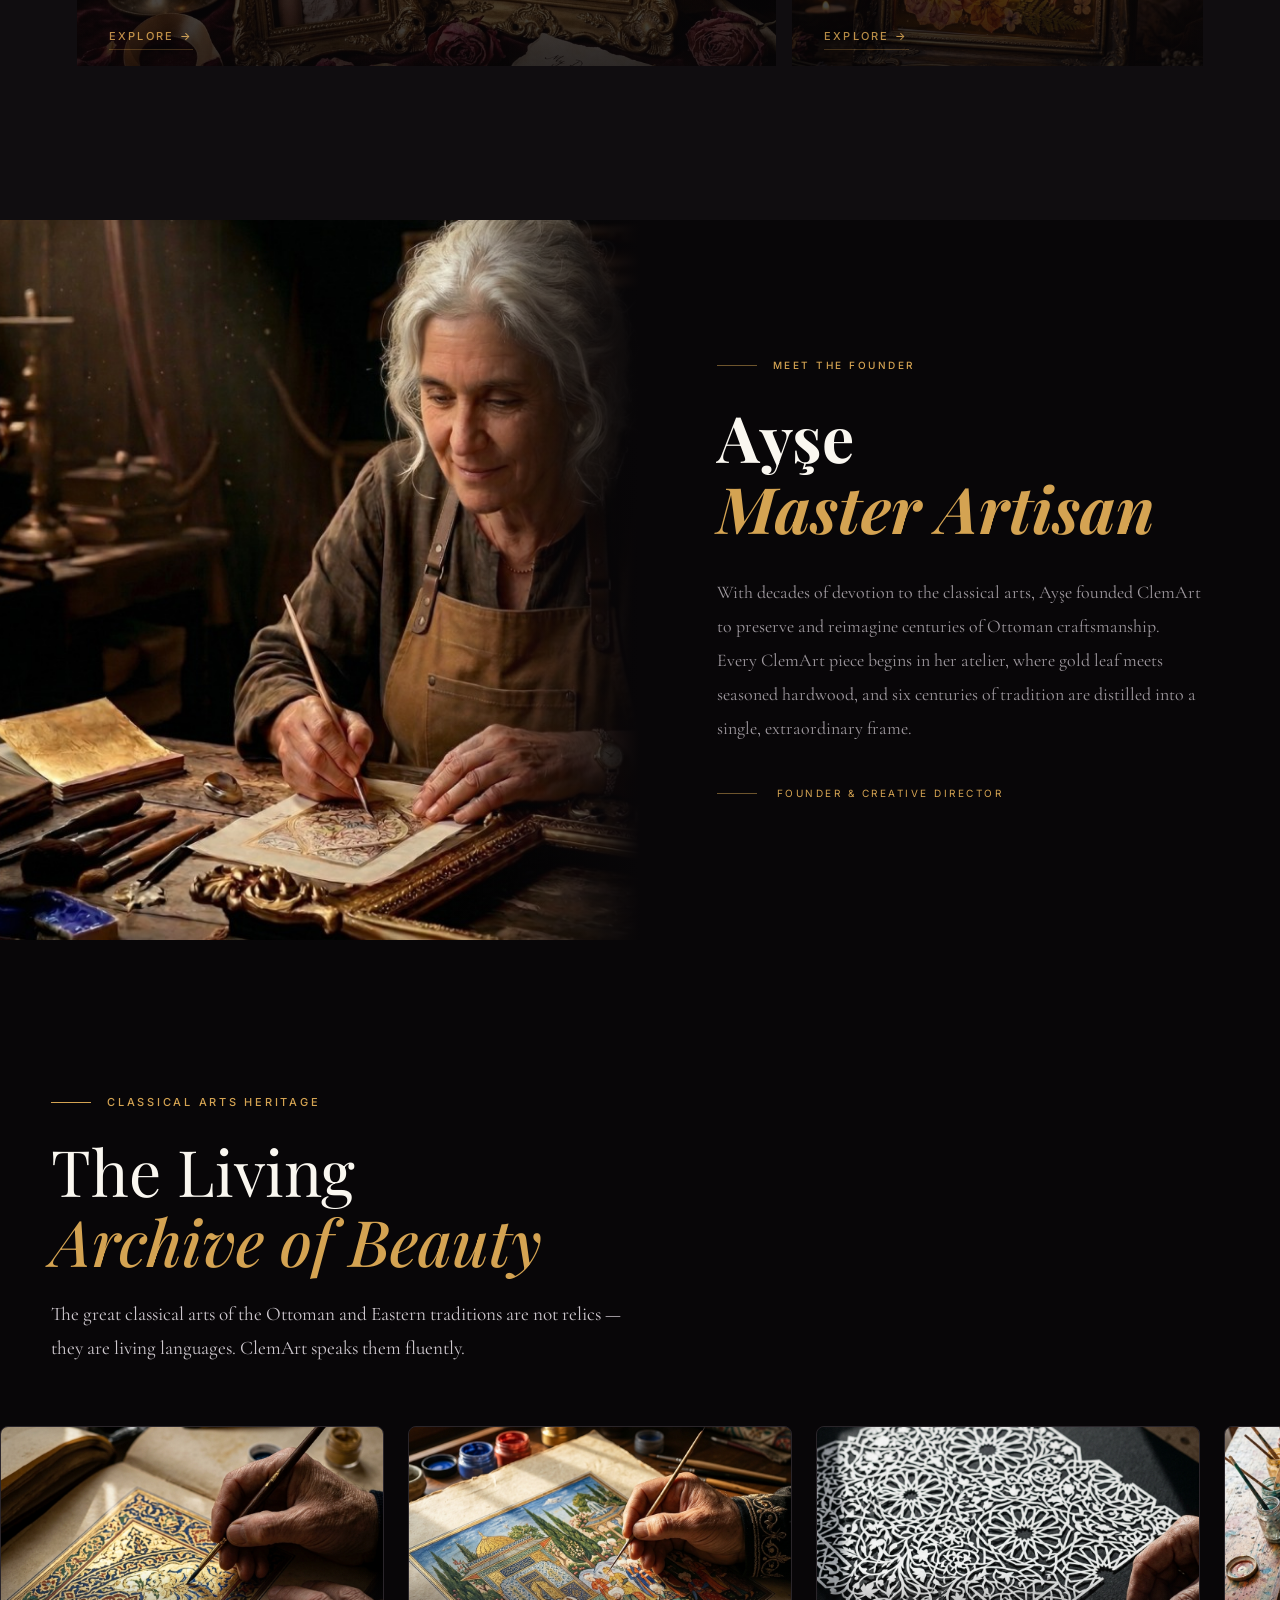
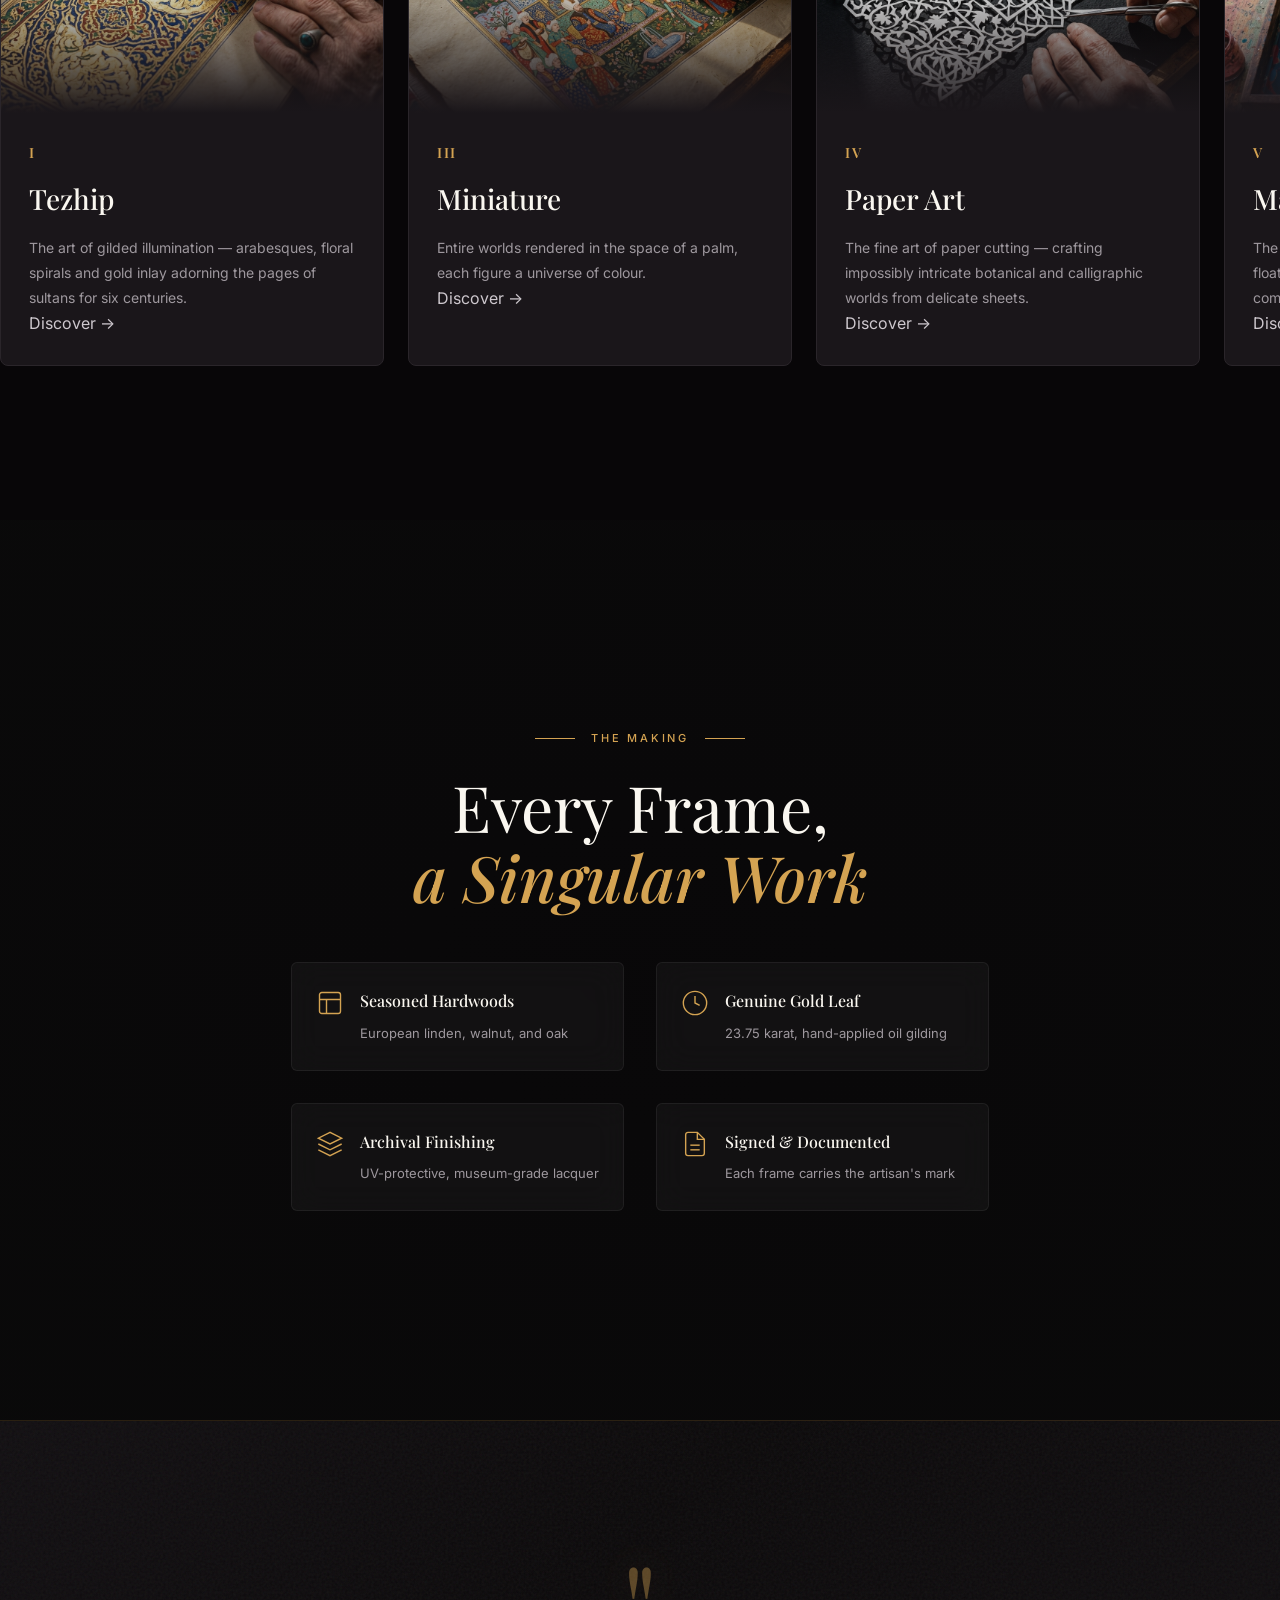
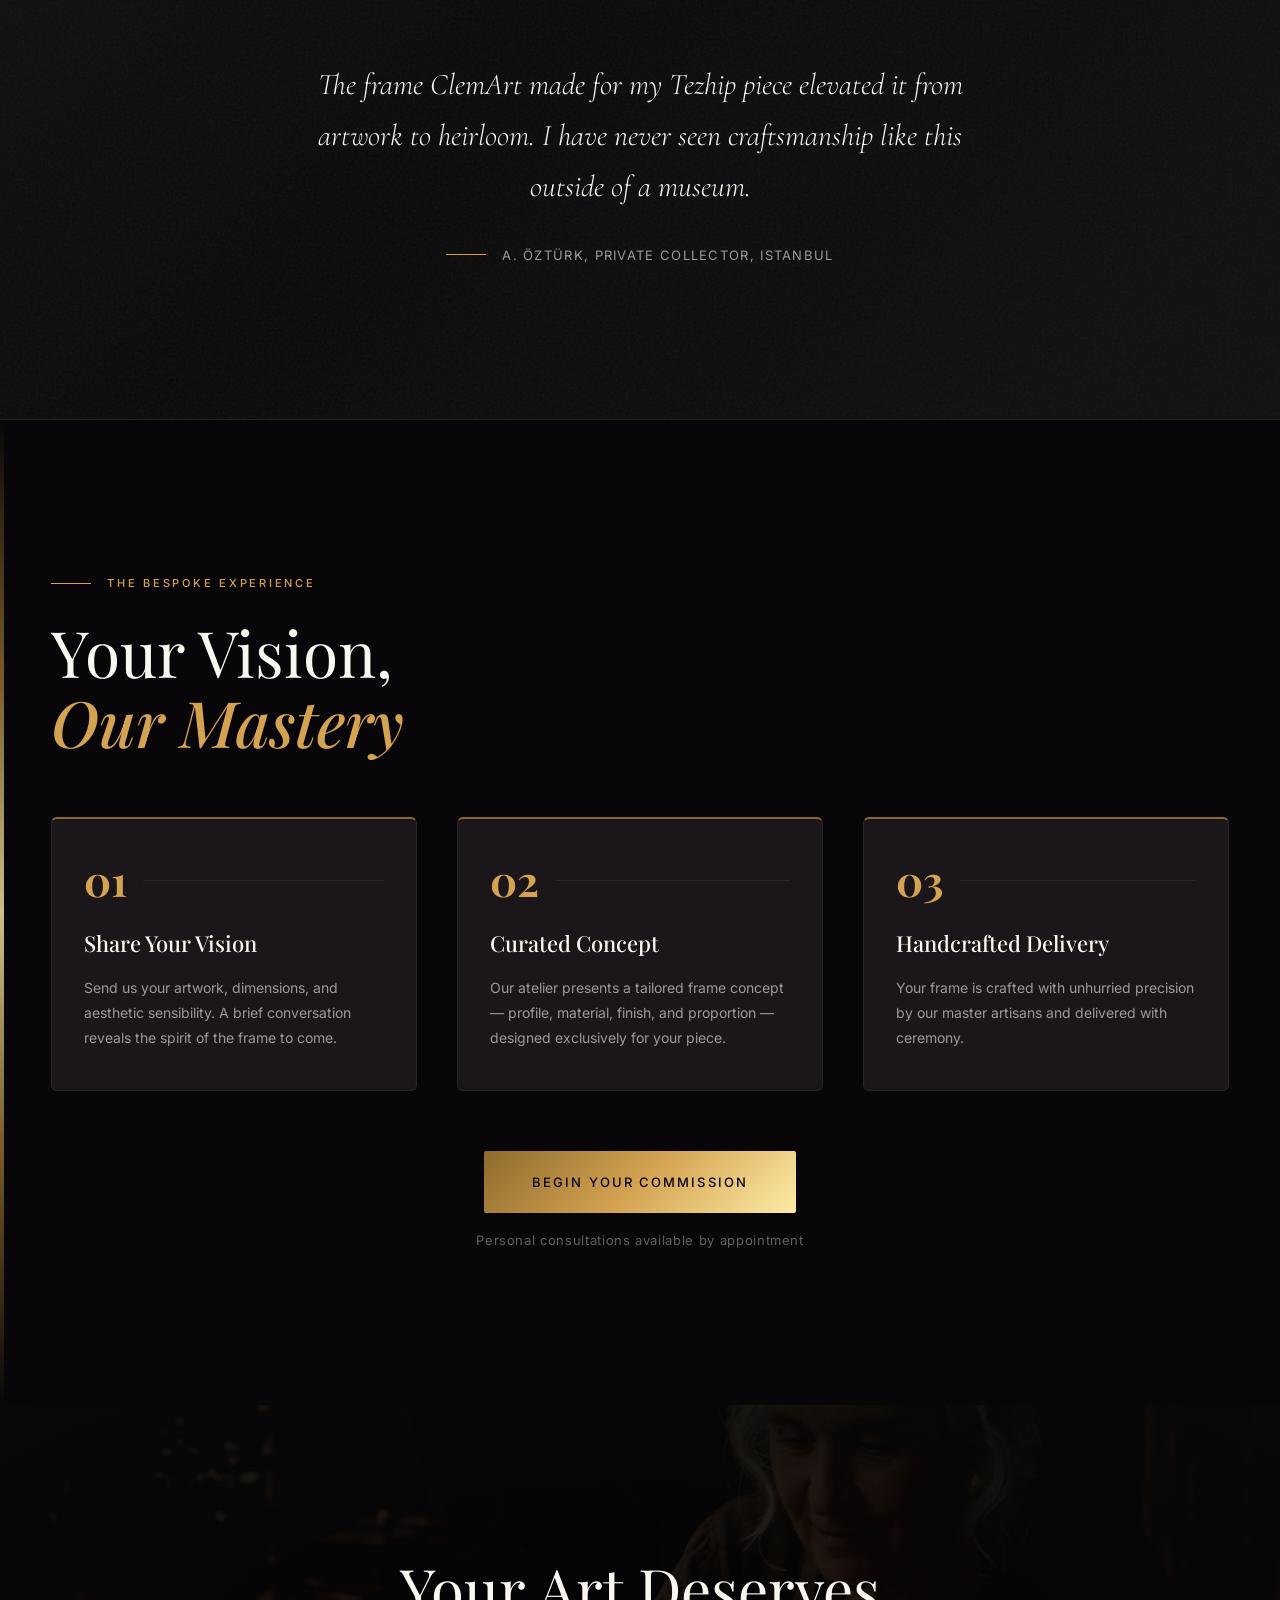
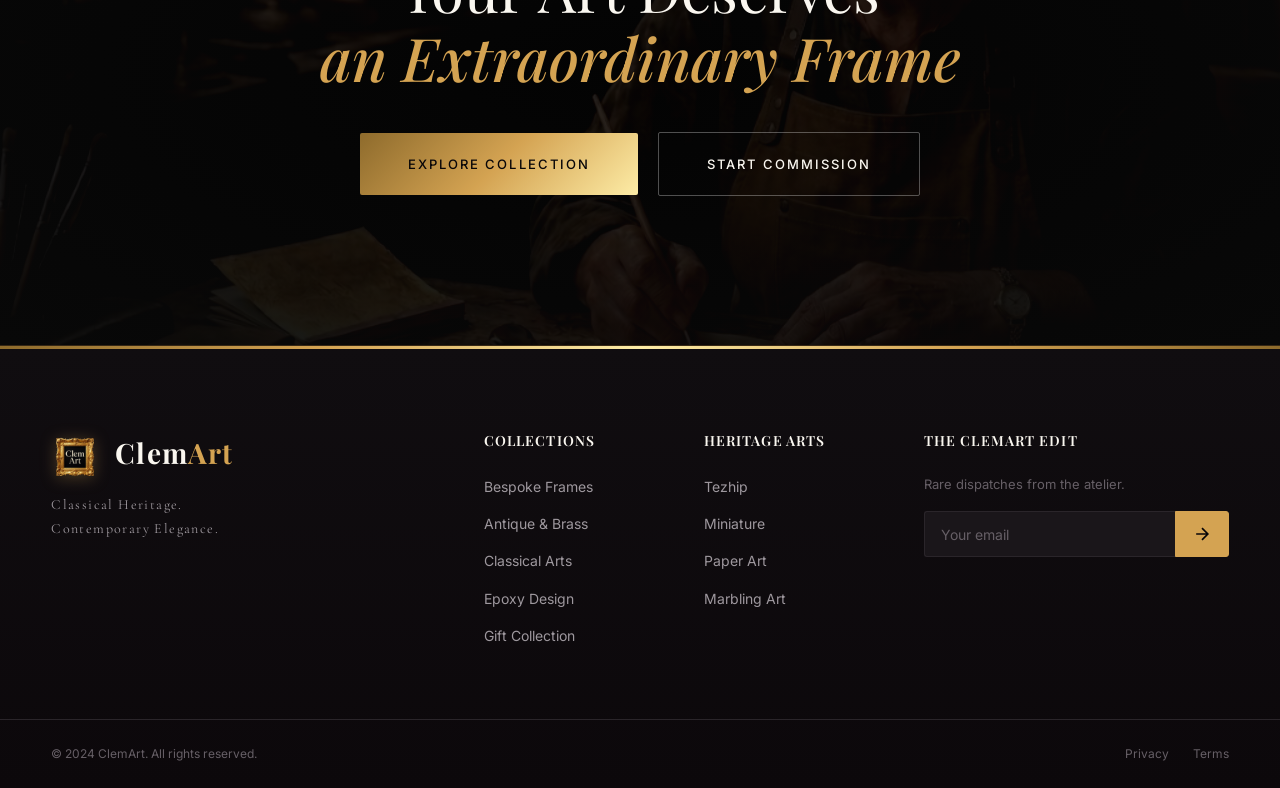
==== commit 48e2c10c: "feat: add Google Tag Manager (GTM-PDX2WSJM) and Google Analytics (G-F0GHQLYL6S) to all 12 pages" ====
--- a/index.html
+++ b/index.html
@@ -12,8 +12,28 @@
   <link href="https://fonts.googleapis.com/css2?family=Pinyon+Script&family=Playfair+Display:ital,wght@0,400;0,500;0,700;0,900;1,400;1,700&family=Inter:wght@200;300;400;500&family=Cormorant+Garamond:ital,wght@0,300;0,400;1,300;1,400&display=swap" rel="stylesheet" />
   <link rel="stylesheet" href="style.css" />
   <link rel="stylesheet" href="premium.css" />
+  <!-- Google Tag Manager -->
+  <script>(function(w,d,s,l,i){w[l]=w[l]||[];w[l].push({'gtm.start':
+  new Date().getTime(),event:'gtm.js'});var f=d.getElementsByTagName(s)[0],
+  j=d.createElement(s),dl=l!='dataLayer'?'&l='+l:'';j.async=true;j.src=
+  'https://www.googletagmanager.com/gtm.js?id='+i+dl;f.parentNode.insertBefore(j,f);
+  })(window,document,'script','dataLayer','GTM-PDX2WSJM');</script>
+  <!-- End Google Tag Manager -->
+  <!-- Google Analytics -->
+  <script async src="https://www.googletagmanager.com/gtag/js?id=G-F0GHQLYL6S"></script>
+  <script>
+    window.dataLayer = window.dataLayer || [];
+    function gtag(){dataLayer.push(arguments);}
+    gtag('js', new Date());
+    gtag('config', 'G-F0GHQLYL6S');
+  </script>
+  <!-- End Google Analytics -->
 </head>
 <body>
+  <!-- Google Tag Manager (noscript) -->
+  <noscript><iframe src="https://www.googletagmanager.com/ns.html?id=GTM-PDX2WSJM"
+  height="0" width="0" style="display:none;visibility:hidden"></iframe></noscript>
+  <!-- End Google Tag Manager (noscript) -->
 
   <!-- PRELOADER -->
   <div class="preloader" id="preloader">
@@ -45,6 +65,11 @@
         <li><a href="#commission" class="nav__link">Commission</a></li>
       </ul>
       <div class="nav__actions">
+        <div class="lang-switch">
+          <span class="lang-switch__opt lang-switch__opt--active">EN</span>
+          <span class="lang-switch__sep">/</span>
+          <a href="tr/index.html" class="lang-switch__opt" hreflang="tr">TR</a>
+        </div>
         <a href="get-a-quote.html" class="nav__cta" id="nav-cta">
           <span>Get a Quote</span>
           <svg width="18" height="18" viewBox="0 0 24 24" fill="none" stroke="currentColor" stroke-width="1.5"><path d="M7 17L17 7M17 7H7M17 7V17"/></svg>
--- a/style.css
+++ b/style.css
@@ -105,11 +105,12 @@
 }
 
 .preloader__logo {
-  font-family: var(--font-display);
-  font-size: clamp(32px, 5vw, 56px);
-  font-weight: 700;
-  color: var(--white);
-  letter-spacing: 0.08em;
+  font-family: 'Pinyon Script', 'Great Vibes', cursive;
+  font-size: clamp(48px, 8vw, 80px);
+  font-weight: 400;
+  color: var(--white);
+  letter-spacing: 0.02em;
+  line-height: 1;
   margin-bottom: 24px;
   opacity: 0;
   animation: fadeInUp 0.8s var(--ease-out) 0.2s forwards;
@@ -255,6 +256,31 @@
   line-height: 1;
 }
 
+/* ─── LANGUAGE SWITCHER ─── */
+.lang-switch {
+  display: flex;
+  align-items: center;
+  gap: 6px;
+  font-family: var(--font-body);
+  font-size: 10px;
+  font-weight: 500;
+  letter-spacing: 0.2em;
+  text-transform: uppercase;
+  margin-right: 4px;
+}
+.lang-switch__opt {
+  color: rgba(255,255,255,0.35);
+  transition: color 0.2s;
+  text-decoration: none;
+  padding: 2px 0;
+}
+.lang-switch__opt:hover { color: var(--gold); }
+.lang-switch__opt--active {
+  color: var(--gold);
+  cursor: default;
+}
+.lang-switch__sep { color: rgba(255,255,255,0.15); }
+
 .nav__links {
   display: flex;
   gap: clamp(24px, 3vw, 48px);
